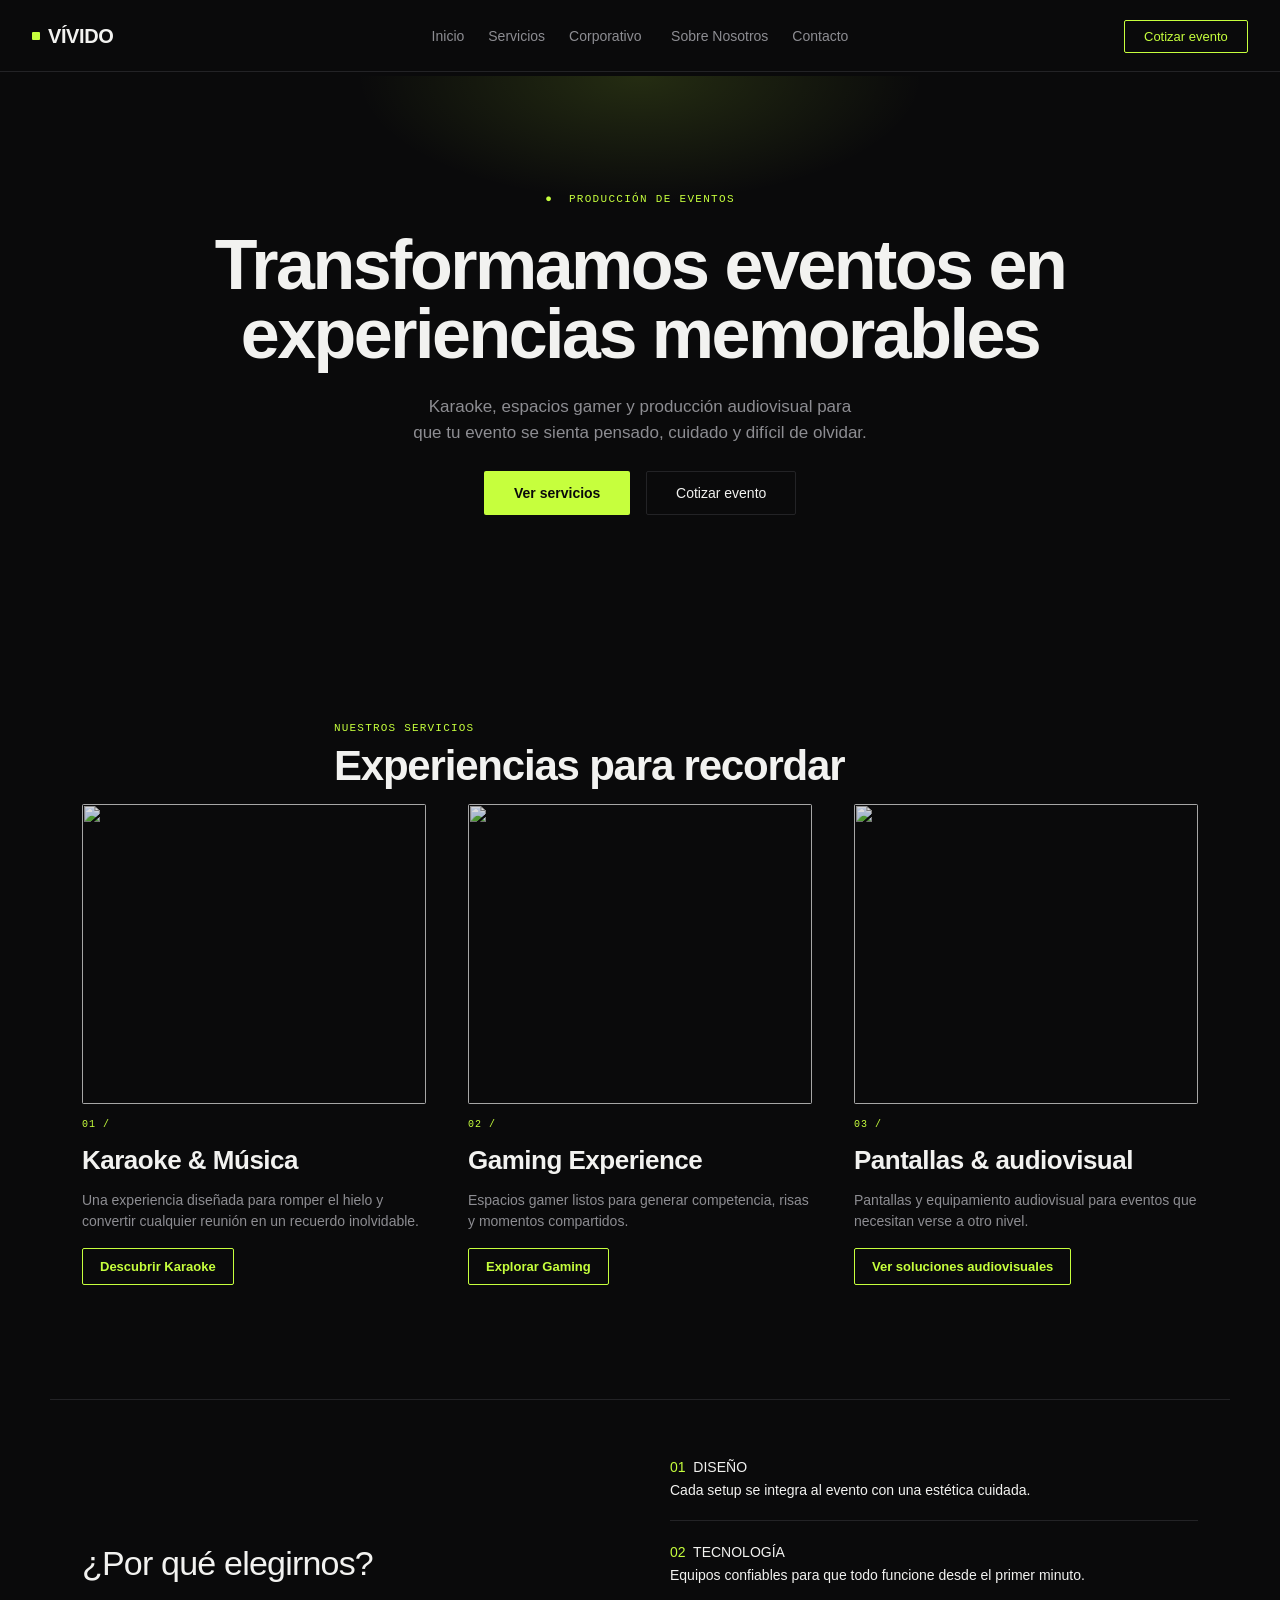
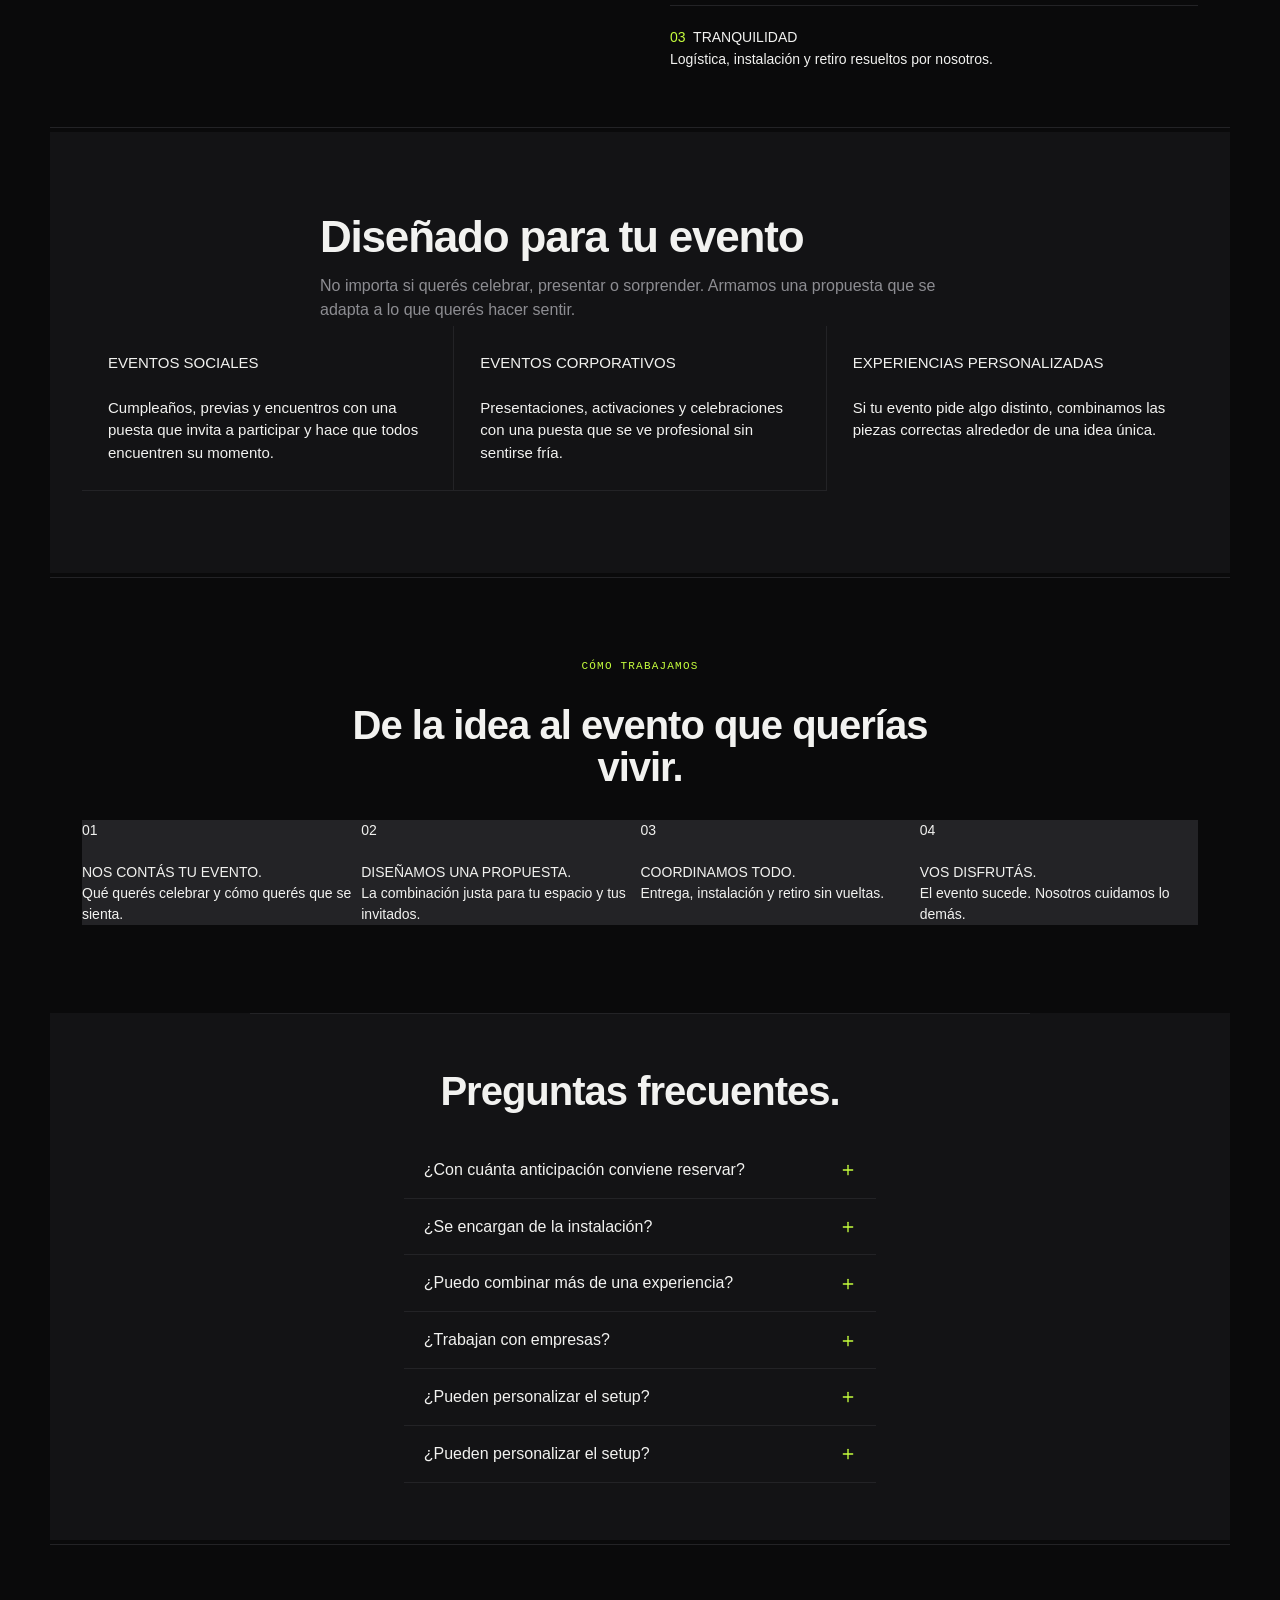
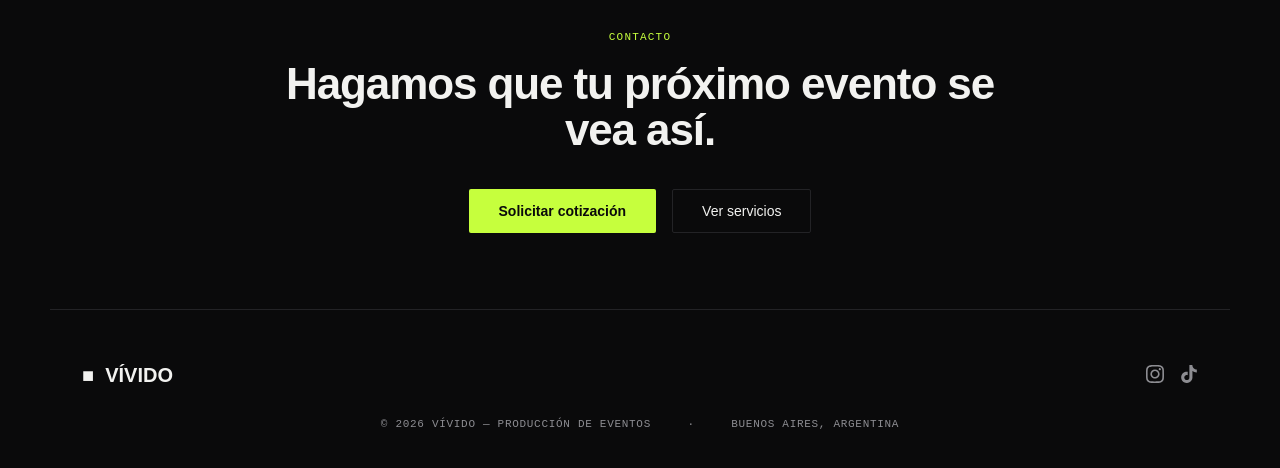
==== index.html @ d83eb5d6 "version 1" ====
<!doctype html>
<html dir="ltr">
<head>
	<meta charset="utf-8">
	<meta name="viewport" content="width=1200">
	<meta name="generator" content="Framer 0116799">
	<title>VÍVIDO — Producción de eventos</title>
    <meta name="description" content="Producción técnica y experiencias interactivas para eventos en Buenos Aires.">
    <meta name="framer-search-index" content="https://framerusercontent.com/sites/4QcddKRRNBmB4UcHg3saOB/searchIndex-YrmAbB79LbZE.json">
    <meta name="framer-search-index-fallback" content="https://framerusercontent.com/sites/4QcddKRRNBmB4UcHg3saOB/searchIndex-JZ0wf6Ey0pJe.json">
    <link href="https://framerusercontent.com/sites/icons/default-favicon-light.v1.png" rel="icon" media="(prefers-color-scheme: light)">
    <link href="https://framerusercontent.com/sites/icons/default-favicon-dark.v1.png" rel="icon" media="(prefers-color-scheme: dark)">
    <link rel="apple-touch-icon" href="https://framerusercontent.com/sites/icons/default-touch-icon.v3.png">
    <!-- Open Graph -->
    <meta property="og:type" content="website">
    <meta property="og:title" content="VÍVIDO — Producción de eventos">
    <meta property="og:description" content="Producción técnica y experiencias interactivas para eventos en Buenos Aires.">
    <!-- X -->
    <meta name="twitter:card" content="summary_large_image">
    <meta name="twitter:title" content="VÍVIDO — Producción de eventos">
    <meta name="twitter:description" content="Producción técnica y experiencias interactivas para eventos en Buenos Aires.">
	
	
	<script>try{if(localStorage.getItem("__framer_force_showing_editorbar_since")){const n=document.createElement("link");n.rel="modulepreload";n.href="https://framer.com/edit/init.mjs";document.head.appendChild(n)}}catch(e){}</script>
	<link rel="canonical" href="https://fulfilled-encounter-495222.framer.app/"><meta property="og:url" content="https://fulfilled-encounter-495222.framer.app/"><!-- Start of headStart -->
    
    <!-- End of headStart -->
	
	<style data-framer-font-css>@font-face { font-family: "Outfit"; src: url("https://framerusercontent.com/third-party-assets/fontshare/wf/LLL2G3NRT7NQD2GKJUPGXM7TQ2DC6HXX/PW5PSBLUQB3EYD5A5UFT4XOSWCSQOKTH/P65L7VCWZE3ZYHD2XJZ2WDLQCATH7Y3R.woff2"); font-display: swap; font-style: normal; font-weight: 600 }
@font-face { font-family: "Outfit"; src: url("https://framerusercontent.com/third-party-assets/fontshare/wf/RPEPC24XXAVK6EWUOKWQUPTOZQR35AS2/BVWMEQ5ZCLZP2VOXOHXQDCZADXNFBXUF/5REHZLR2B5PQAKMITIQJK6BDK34RDHS4.woff2"); font-display: swap; font-style: normal; font-weight: 400 }
@font-face { font-family: "Outfit"; src: url("https://framerusercontent.com/third-party-assets/fontshare/wf/YEOHRCKDRRMJG7KXODMRI7H3TDTC7DCR/GSC37XQOTJL5UUXY7GT63Z6TK3GPURF7/3JX43FCBGINLH25MK4NSVCHCDXUSMHUE.woff2"); font-display: swap; font-style: normal; font-weight: 500 }
@font-face { font-family: "Outfit"; src: url("https://framerusercontent.com/third-party-assets/fontshare/wf/EUV6IZMPXOYBUY6KFIXKZWM47ESY5XYA/BLW2AGODUKQKRMYEVOEMMPY2ITRKBJIP/OKGWSU2PUNNFKQVFV2XFOSAHRXYREMR2.woff2"); font-display: swap; font-style: normal; font-weight: 700 }
@font-face { font-family: "Necto Mono"; src: url("https://framerusercontent.com/assets/ZzFChllnPzOLuBnTFSuV8ExGko.woff2"); font-style: normal; font-weight: 400 }
@font-face { font-family: "Outfit Placeholder"; src: local("Arial"); ascent-override: 99.94%; descent-override: 25.98%; line-gap-override: 0.00%; size-adjust: 100.06% }</style>
	
	
	<meta name="robots" content="max-image-preview:large"><style data-framer-breakpoint-css></style><style data-framer-css-ssr-minified data-framer-components="framer-lib-cursors-host framer-0tdyB framer-lib-combinedCSSRules framer-xu6y9 framer-5mwDi framer-K11hZ framer-6Rbjs framer-bcpiM">html,body,#main{box-sizing:border-box;margin:0;padding:0}:root{-webkit-font-smoothing:antialiased;-moz-osx-font-smoothing:grayscale}*{box-sizing:border-box;-webkit-font-smoothing:inherit}h1,h2,h3,h4,h5,h6,p,figure{margin:0}body,input,textarea,select,button{font-family:sans-serif;font-size:12px}body{--token-3b7c3685-a33c-4145-acc8-8aa1d0e74f79:#0a0a0b;--token-bc4fd6d7-f645-4222-94ee-cd2e9014e561:#131315;--token-2cb1ca73-bfa8-4eea-b1f1-fc70c17b090b:#232326;--token-9dec0efe-a335-4f88-8ad9-bd2fd5bc5d24:#f2f2f0;--token-cff8d5fa-568d-40b6-aaf7-d4b4731fe7cb:#8d8d92;--token-7b33b26d-ff75-48ac-a198-593d780d4718:#c6ff3d}@supports (z-index:calc(infinity)){#__framer-badge-container{--infinity:infinity}}#__framer-badge-container{pointer-events:none;width:100%;z-index:calc(var(--infinity,2147480000));justify-content:flex-end;padding:20px;display:flex;position:fixed;bottom:0}@supports (background:-webkit-named-image(i)) and (not (grid-template-rows:subgrid)){body{--framer-will-change-override:transform}}@supports (background:-webkit-named-image(i)) and (not (position-area:top right)){body{--framer-will-change-filter-override:filter}}[data-framer-component-type=Text] div div span,[data-framer-component-type=Text] a div span,[data-framer-component-type=Text] span span span,[data-framer-component-type=Text] p span span,[data-framer-component-type=Text] h1 span span,[data-framer-component-type=Text] h2 span span,[data-framer-component-type=Text] h3 span span,[data-framer-component-type=Text] h4 span span,[data-framer-component-type=Text] h5 span span,[data-framer-component-type=Text] h6 span span,[data-framer-component-type=Text] a{font-family:var(--font-family);font-style:var(--font-style);font-weight:min(calc(var(--framer-font-weight-increase,0) + var(--font-weight,400)),900);color:var(--text-color);letter-spacing:var(--letter-spacing);font-size:var(--font-size);text-transform:var(--text-transform);--text-decoration:var(--framer-text-decoration-style,solid)var(--framer-text-decoration,none)var(--framer-text-decoration-color,currentcolor)var(--framer-text-decoration-thickness,auto);--text-decoration-skip-ink:var(--framer-text-decoration-skip-ink);--text-underline-offset:var(--framer-text-decoration-offset);line-height:var(--line-height);--font-family:var(--framer-font-family);--font-style:var(--framer-font-style);--font-weight:var(--framer-font-weight);--text-color:var(--framer-text-color);--letter-spacing:var(--framer-letter-spacing);--font-size:var(--framer-font-size);--text-transform:var(--framer-text-transform);--line-height:var(--framer-line-height)}@supports not (color:color(display-p3 1 1 1)){p.framer-text,div.framer-text,h1.framer-text,h2.framer-text,h3.framer-text,h4.framer-text,h5.framer-text,h6.framer-text,li.framer-text,ol.framer-text,ul.framer-text,span.framer-text:not([data-text-fill]){color:var(--framer-blockquote-text-color-rgb,var(--framer-blockquote-text-color,var(--framer-text-color-rgb,var(--framer-text-color,#000))));-webkit-text-stroke-color:var(--framer-text-stroke-color-rgb,var(--framer-text-stroke-color,initial))}mark.framer-text{background-color:var(--framer-blockquote-text-background-color-rgb,var(--framer-blockquote-text-background-color,var(--framer-text-background-color-rgb,var(--framer-text-background-color,initial))))}}@supports not (color:color(display-p3 1 1 1)){code.framer-text,code.framer-text span.framer-text:not([data-text-fill]){color:var(--framer-blockquote-text-color-rgb,var(--framer-blockquote-text-color,var(--framer-code-text-color-rgb,var(--framer-code-text-color,var(--framer-text-color-rgb,var(--framer-text-color,#000))))))}}@supports not (color:color(display-p3 1 1 1)){a.framer-text,span.framer-text[data-nested-link]{color:var(--framer-link-text-color-rgb,var(--framer-link-text-color,var(--framer-blockquote-text-color-rgb,var(--framer-blockquote-text-color,var(--framer-text-color-rgb,var(--framer-text-color,#000))))));background-color:var(--framer-link-text-background-color-rgb,var(--framer-link-text-background-color,initial));-webkit-text-decoration-color:var(--framer-link-text-decoration-color-rgb,var(--framer-link-text-decoration-color,var(--framer-text-decoration-color-rgb,var(--framer-text-decoration-color,currentcolor))));text-decoration-color:var(--framer-link-text-decoration-color-rgb,var(--framer-link-text-decoration-color,var(--framer-text-decoration-color-rgb,var(--framer-text-decoration-color,currentcolor))))}}@supports not (color:color(display-p3 1 1 1)){code.framer-text a.framer-text,code.framer-text a.framer-text span.framer-text:not([data-text-fill]),code.framer-text span.framer-text[data-nested-link],code.framer-text span.framer-text[data-nested-link] span.framer-text:not([data-text-fill]){color:var(--framer-link-text-color-rgb,var(--framer-link-text-color,var(--framer-blockquote-text-color-rgb,var(--framer-blockquote-text-color,var(--framer-code-text-color-rgb,var(--framer-code-text-color,var(--framer-text-color-rgb,var(--framer-text-color,#000))))))))}}@supports not (color:color(display-p3 1 1 1)){a.framer-text:hover,span.framer-text[data-nested-link]:hover{color:var(--framer-link-hover-text-color-rgb,var(--framer-link-hover-text-color,var(--framer-link-text-color-rgb,var(--framer-link-text-color,var(--framer-blockquote-text-color-rgb,var(--framer-blockquote-text-color,var(--framer-text-color-rgb,var(--framer-text-color,#000))))))));background-color:var(--framer-link-hover-text-background-color-rgb,var(--framer-link-hover-text-background-color,var(--framer-link-text-background-color-rgb,var(--framer-link-text-background-color,var(--framer-text-background-color-rgb,var(--framer-text-background-color,initial))))));-webkit-text-decoration-color:var(--framer-link-hover-text-decoration-color-rgb,var(--framer-link-hover-text-decoration-color,var(--framer-link-text-decoration-color-rgb,var(--framer-link-text-decoration-color,var(--framer-text-decoration-color-rgb,var(--framer-text-decoration-color,currentcolor))))));text-decoration-color:var(--framer-link-hover-text-decoration-color-rgb,var(--framer-link-hover-text-decoration-color,var(--framer-link-text-decoration-color-rgb,var(--framer-link-text-decoration-color,var(--framer-text-decoration-color-rgb,var(--framer-text-decoration-color,currentcolor))))))}}@supports not (color:color(display-p3 1 1 1)){code.framer-text a.framer-text:hover,code.framer-text span.framer-text[data-nested-link]:hover{color:var(--framer-link-hover-text-color-rgb,var(--framer-link-hover-text-color,var(--framer-link-text-color-rgb,var(--framer-link-text-color,var(--framer-blockquote-text-color-rgb,var(--framer-blockquote-text-color,var(--framer-code-text-color-rgb,var(--framer-code-text-color,var(--framer-text-color-rgb,var(--framer-text-color,#000))))))))))}}@supports not (color:color(display-p3 1 1 1)){a.framer-text[data-framer-page-link-current],span.framer-text[data-framer-page-link-current]{color:var(--framer-link-current-text-color-rgb,var(--framer-link-current-text-color,var(--framer-link-text-color-rgb,var(--framer-link-text-color,var(--framer-text-color-rgb,var(--framer-text-color,#000))))));background-color:var(--framer-link-current-text-background-color-rgb,var(--framer-link-current-text-background-color,var(--framer-link-text-background-color-rgb,var(--framer-link-text-background-color,var(--framer-text-background-color-rgb,var(--framer-text-background-color,initial))))));-webkit-text-decoration-color:var(--framer-link-current-text-decoration-color-rgb,var(--framer-link-current-text-decoration-color,var(--framer-link-text-decoration-color-rgb,var(--framer-link-text-decoration-color,var(--framer-text-decoration-color-rgb,var(--framer-text-decoration-color,currentcolor))))));text-decoration-color:var(--framer-link-current-text-decoration-color-rgb,var(--framer-link-current-text-decoration-color,var(--framer-link-text-decoration-color-rgb,var(--framer-link-text-decoration-color,var(--framer-text-decoration-color-rgb,var(--framer-text-decoration-color,currentcolor))))))}}@supports not (color:color(display-p3 1 1 1)){code.framer-text a.framer-text[data-framer-page-link-current],code.framer-text a.framer-text[data-framer-page-link-current] span.framer-text:not([data-text-fill]),code.framer-text span.framer-text[data-framer-page-link-current],code.framer-text span.framer-text[data-framer-page-link-current] span.framer-text:not([data-text-fill]){color:var(--framer-link-current-text-color-rgb,var(--framer-link-current-text-color,var(--framer-link-text-color-rgb,var(--framer-link-text-color,var(--framer-code-text-color-rgb,var(--framer-code-text-color,var(--framer-text-color-rgb,var(--framer-text-color,#000))))))));background-color:var(--framer-link-current-text-background-color-rgb,var(--framer-link-current-text-background-color,var(--framer-link-text-background-color-rgb,var(--framer-link-text-background-color,var(--framer-text-background-color-rgb,var(--framer-text-background-color,initial))))))}}@supports not (color:color(display-p3 1 1 1)){a.framer-text[data-framer-page-link-current]:hover,span.framer-text[data-framer-page-link-current]:hover{color:var(--framer-link-hover-text-color-rgb,var(--framer-link-hover-text-color,var(--framer-link-current-text-color-rgb,var(--framer-link-current-text-color,var(--framer-link-text-color-rgb,var(--framer-link-text-color,var(--framer-code-text-color-rgb,var(--framer-code-text-color,var(--framer-text-color-rgb,var(--framer-text-color,#000))))))))));background-color:var(--framer-link-hover-text-background-color-rgb,var(--framer-link-hover-text-background-color,var(--framer-link-current-text-background-color-rgb,var(--framer-link-current-text-background-color,var(--framer-link-text-background-color-rgb,var(--framer-link-text-background-color,initial))))));-webkit-text-decoration-color:var(--framer-link-hover-text-decoration-color-rgb,var(--framer-link-hover-text-decoration-color,var(--framer-link-current-text-decoration-color-rgb,var(--framer-link-current-text-decoration-color,var(--framer-link-text-decoration-color-rgb,var(--framer-link-text-decoration-color,var(--framer-text-decoration-color-rgb,var(--framer-text-decoration-color,currentcolor))))))));text-decoration-color:var(--framer-link-hover-text-decoration-color-rgb,var(--framer-link-hover-text-decoration-color,var(--framer-link-current-text-decoration-color-rgb,var(--framer-link-current-text-decoration-color,var(--framer-link-text-decoration-color-rgb,var(--framer-link-text-decoration-color,var(--framer-text-decoration-color-rgb,var(--framer-text-decoration-color,currentcolor))))))))}}@supports not (color:color(display-p3 1 1 1)){code.framer-text a.framer-text[data-framer-page-link-current]:hover,code.framer-text a.framer-text[data-framer-page-link-current]:hover span.framer-text:not([data-text-fill]),code.framer-text span.framer-text[data-framer-page-link-current]:hover,code.framer-text span.framer-text[data-framer-page-link-current]:hover span.framer-text:not([data-text-fill]){color:var(--framer-link-hover-text-color-rgb,var(--framer-link-hover-text-color,var(--framer-link-current-text-color-rgb,var(--framer-link-current-text-color,var(--framer-link-text-color-rgb,var(--framer-link-text-color,var(--framer-code-text-color-rgb,var(--framer-code-text-color,var(--framer-text-color-rgb,var(--framer-text-color,#000))))))))));background-color:var(--framer-link-hover-text-background-color-rgb,var(--framer-link-hover-text-background-color,var(--framer-link-current-text-background-color-rgb,var(--framer-link-current-text-background-color,var(--framer-link-text-background-color-rgb,var(--framer-link-text-background-color,initial))))))}}[data-framer-component-type=Stack]:not([data-framer-generated])>*,[data-framer-component-type=Stack]:not([data-framer-generated])>[data-framer-component-type],NavigationContainer [data-framer-component-type=NavigationContainer]>*,[data-framer-component-type=NavigationContainer]>[data-framer-component-type]{position:relative}@supports not (overflow:clip){:root{--overflow-clip-fallback:hidden}}@supports (background:-webkit-named-image(i)) and (not (contain-intrinsic-size:inherit)){div.framer-text,p.framer-text,h1.framer-text,h2.framer-text,h3.framer-text,h4.framer-text,h5.framer-text,h6.framer-text,ol.framer-text,ul.framer-text,li.framer-text,blockquote.framer-text,.framer-text.framer-image{display:var(--text-truncation-display-inline-for-safari-16,revert)}div.framer-text:after,p.framer-text:after,h1.framer-text:after,h2.framer-text:after,h3.framer-text:after,h4.framer-text:after,h5.framer-text:after,h6.framer-text:after,ol.framer-text:after,ul.framer-text:after,li.framer-text:after,blockquote.framer-text:after,.framer-text.framer-image:after{content:var(--text-truncation-line-break-for-safari-16);white-space:pre}.framer-text.framer-text-module,.framer-text.framer-table-wrapper{display:var(--text-truncation-display-none-for-safari-16,revert)}p.framer-text[data-text-fill]{display:var(--text-truncation-display-inline-for-safari-16,inline-block)}}@supports (corner-shape:superellipse(2)){:root{--one-if-corner-shape-supported:1}}.framer-cursor-none,.framer-cursor-none *{cursor:none!important}.framer-pointer-events-none,.framer-pointer-events-none *{pointer-events:none!important}.framer-0tdyB.framer-150pl9,.framer-0tdyB .framer-150pl9{display:block}.framer-0tdyB.framer-1ag5cy6{background-color:var(--token-3b7c3685-a33c-4145-acc8-8aa1d0e74f79);height:min-content;overflow:var(--overflow-clip-fallback,clip);flex-flow:column;place-content:center flex-start;align-items:center;gap:4px;width:100%;padding:0;display:flex;position:relative}.framer-0tdyB .framer-6s7gm{--border-bottom-width:1px;--border-color:var(--token-2cb1ca73-bfa8-4eea-b1f1-fc70c17b090b);--border-left-width:0px;--border-right-width:0px;--border-style:solid;--border-top-width:0px;background-color:var(--token-3b7c3685-a33c-4145-acc8-8aa1d0e74f79);height:72px;overflow:var(--overflow-clip-fallback,clip);z-index:5;flex:none;order:-1000;grid-template-rows:repeat(1,minmax(0,1fr));grid-template-columns:repeat(3,minmax(180px,1fr));grid-auto-rows:minmax(0,1fr);justify-content:center;gap:16px;width:100%;padding:0 32px;display:grid;position:sticky;top:0}.framer-0tdyB .framer-u22zzd{flex-flow:row;flex:none;place-content:center flex-start;place-self:center start;align-items:center;gap:8px;width:min-content;height:min-content;padding:0;display:flex;position:relative}.framer-0tdyB .framer-x6mxjp{background-color:var(--token-7b33b26d-ff75-48ac-a198-593d780d4718);border-radius:1px;flex:none;width:8px;height:8px;position:relative}.framer-0tdyB .framer-e0lek3,.framer-0tdyB .framer-qwm6cz,.framer-0tdyB .framer-znclum,.framer-0tdyB .framer-31oyz7,.framer-0tdyB .framer-7wiymi,.framer-0tdyB .framer-ucvjkd,.framer-0tdyB .framer-179umby{white-space:pre;flex:none;width:auto;height:auto;position:relative}.framer-0tdyB .framer-qi8g4c{flex-flow:row;flex:none;place-content:center;place-self:center;align-items:center;gap:24px;width:min-content;height:min-content;padding:0;display:flex;position:relative}.framer-0tdyB .framer-1acqbts{white-space:pre-wrap;word-break:break-word;word-wrap:break-word;z-index:1;flex:none;width:78px;height:auto;position:relative}.framer-0tdyB .framer-18vu8re{--border-bottom-width:1px;--border-color:var(--token-7b33b26d-ff75-48ac-a198-593d780d4718);--border-left-width:1px;--border-right-width:1px;--border-style:solid;--border-top-width:1px;cursor:pointer;will-change:var(--framer-will-change-effect-override,transform);border-radius:2px;flex-flow:row;flex:none;place-content:center;place-self:center end;align-items:center;gap:0;width:min-content;height:min-content;padding:10px 20px;text-decoration:none;display:flex;position:relative}.framer-0tdyB .framer-aybg3o{margin:0;background:0 0;flex-grow:1;width:0;height:0;margin-bottom:-4px;position:relative}.framer-0tdyB .framer-n8xm4x{--border-bottom-width:0px;--border-color:var(--token-2cb1ca73-bfa8-4eea-b1f1-fc70c17b090b);--border-left-width:0px;--border-right-width:0px;--border-style:solid;--border-top-width:1px;max-width:1180px;height:min-content;overflow:var(--overflow-clip-fallback,clip);flex-flow:column;flex:none;order:1002;place-content:center flex-start;align-items:center;gap:32px;width:100%;padding:56px 32px 36px;display:flex;position:relative}.framer-0tdyB .framer-suffsb{flex-flow:row;flex:none;place-content:flex-start space-between;align-items:flex-start;width:100%;height:min-content;padding:0;display:flex;position:relative}.framer-0tdyB .framer-cfvrny{flex-flow:row;flex:none;place-content:center flex-start;align-items:center;gap:16px;width:min-content;height:min-content;padding:0;display:flex;position:relative}.framer-0tdyB .framer-1x3ifvf,.framer-0tdyB .framer-1hh93xi{--t829wi:var(--token-cff8d5fa-568d-40b6-aaf7-d4b4731fe7cb);flex:none;width:18px;height:auto;position:relative}.framer-0tdyB .framer-r9zj3k{white-space:pre-wrap;word-break:break-word;word-wrap:break-word;flex:none;width:100%;height:auto;position:relative}[data-layout-template=true]>#overlay{margin-bottom:-4px}.framer-0tdyB[data-border=true]:after,.framer-0tdyB [data-border=true]:after{content:"";border-width:var(--border-top-width,0)var(--border-right-width,0)var(--border-bottom-width,0)var(--border-left-width,0);border-color:var(--border-color,none);border-style:var(--border-style,none);box-sizing:border-box;border-radius:inherit;corner-shape:inherit;pointer-events:none;width:100%;height:100%;position:absolute;top:0;left:0}body{--framer-will-change-override:none}@supports (background:-webkit-named-image(i)) and (not (grid-template-rows:subgrid)){body{--framer-will-change-override:transform}}body{--framer-will-change-filter-override:none}@supports (background:-webkit-named-image(i)) and (not (position-area:top right)){body{--framer-will-change-filter-override:filter}}[data-framer-component-type]{position:absolute}[data-framer-component-type=Text]{cursor:inherit}[data-framer-component-text-autosized] *{white-space:pre}[data-framer-component-type=Text]>*{text-align:var(--framer-text-alignment,start)}[data-framer-component-type=Text] span span,[data-framer-component-type=Text] p span,[data-framer-component-type=Text] h1 span,[data-framer-component-type=Text] h2 span,[data-framer-component-type=Text] h3 span,[data-framer-component-type=Text] h4 span,[data-framer-component-type=Text] h5 span,[data-framer-component-type=Text] h6 span{display:block}[data-framer-component-type=Text] span span span,[data-framer-component-type=Text] p span span,[data-framer-component-type=Text] h1 span span,[data-framer-component-type=Text] h2 span span,[data-framer-component-type=Text] h3 span span,[data-framer-component-type=Text] h4 span span,[data-framer-component-type=Text] h5 span span,[data-framer-component-type=Text] h6 span span{display:unset}[data-framer-component-type=Text] div div span,[data-framer-component-type=Text] a div span,[data-framer-component-type=Text] span span span,[data-framer-component-type=Text] p span span,[data-framer-component-type=Text] h1 span span,[data-framer-component-type=Text] h2 span span,[data-framer-component-type=Text] h3 span span,[data-framer-component-type=Text] h4 span span,[data-framer-component-type=Text] h5 span span,[data-framer-component-type=Text] h6 span span,[data-framer-component-type=Text] a{font-family:var(--font-family);font-style:var(--font-style);font-weight:min(calc(var(--framer-font-weight-increase,0) + var(--font-weight,400)),900);color:var(--text-color);letter-spacing:var(--letter-spacing);font-size:var(--font-size);text-transform:var(--text-transform);--text-decoration:var(--framer-text-decoration-style,solid)var(--framer-text-decoration,none)var(--framer-text-decoration-color,currentcolor)var(--framer-text-decoration-thickness,auto);--text-decoration-skip-ink:var(--framer-text-decoration-skip-ink);--text-underline-offset:var(--framer-text-decoration-offset);line-height:var(--line-height);--font-family:var(--framer-font-family);--font-style:var(--framer-font-style);--font-weight:var(--framer-font-weight);--text-color:var(--framer-text-color);--letter-spacing:var(--framer-letter-spacing);--font-size:var(--framer-font-size);--text-transform:var(--framer-text-transform);--line-height:var(--framer-line-height)}[data-framer-component-type=Text] a,[data-framer-component-type=Text] a div span,[data-framer-component-type=Text] a span span span,[data-framer-component-type=Text] a p span span,[data-framer-component-type=Text] a h1 span span,[data-framer-component-type=Text] a h2 span span,[data-framer-component-type=Text] a h3 span span,[data-framer-component-type=Text] a h4 span span,[data-framer-component-type=Text] a h5 span span,[data-framer-component-type=Text] a h6 span span{--font-family:var(--framer-link-font-family,var(--framer-font-family));--font-style:var(--framer-link-font-style,var(--framer-font-style));--font-weight:var(--framer-link-font-weight,var(--framer-font-weight));--text-color:var(--framer-link-text-color,var(--framer-text-color));--font-size:var(--framer-link-font-size,var(--framer-font-size));--text-transform:var(--framer-link-text-transform,var(--framer-text-transform));--text-decoration:var(--framer-link-text-decoration-style,var(--framer-text-decoration-style,solid))var(--framer-link-text-decoration,var(--framer-text-decoration,none))var(--framer-link-text-decoration-color,var(--framer-text-decoration-color,currentcolor))var(--framer-link-text-decoration-thickness,var(--framer-text-decoration-thickness,auto));--text-decoration-skip-ink:var(--framer-link-text-decoration-skip-ink,var(--framer-text-decoration-skip-ink));--text-underline-offset:var(--framer-link-text-decoration-offset,var(--framer-text-decoration-offset))}[data-framer-component-type=Text] a:hover,[data-framer-component-type=Text] a div span:hover,[data-framer-component-type=Text] a span span span:hover,[data-framer-component-type=Text] a p span span:hover,[data-framer-component-type=Text] a h1 span span:hover,[data-framer-component-type=Text] a h2 span span:hover,[data-framer-component-type=Text] a h3 span span:hover,[data-framer-component-type=Text] a h4 span span:hover,[data-framer-component-type=Text] a h5 span span:hover,[data-framer-component-type=Text] a h6 span span:hover{--font-family:var(--framer-link-hover-font-family,var(--framer-link-font-family,var(--framer-font-family)));--font-style:var(--framer-link-hover-font-style,var(--framer-link-font-style,var(--framer-font-style)));--font-weight:var(--framer-link-hover-font-weight,var(--framer-link-font-weight,var(--framer-font-weight)));--text-color:var(--framer-link-hover-text-color,var(--framer-link-text-color,var(--framer-text-color)));--font-size:var(--framer-link-hover-font-size,var(--framer-link-font-size,var(--framer-font-size)));--text-transform:var(--framer-link-hover-text-transform,var(--framer-link-text-transform,var(--framer-text-transform)));--text-decoration:var(--framer-link-hover-text-decoration-style,var(--framer-link-text-decoration-style,var(--framer-text-decoration-style,solid)))var(--framer-link-hover-text-decoration,var(--framer-link-text-decoration,var(--framer-text-decoration,none)))var(--framer-link-hover-text-decoration-color,var(--framer-link-text-decoration-color,var(--framer-text-decoration-color,currentcolor)))var(--framer-link-hover-text-decoration-thickness,var(--framer-link-text-decoration-thickness,var(--framer-text-decoration-thickness,auto)));--text-decoration-skip-ink:var(--framer-link-hover-text-decoration-skip-ink,var(--framer-link-text-decoration-skip-ink,var(--framer-text-decoration-skip-ink)));--text-underline-offset:var(--framer-link-hover-text-decoration-offset,var(--framer-link-text-decoration-offset,var(--framer-text-decoration-offset)))}[data-framer-component-type=Text].isCurrent a,[data-framer-component-type=Text].isCurrent a div span,[data-framer-component-type=Text].isCurrent a span span span,[data-framer-component-type=Text].isCurrent a p span span,[data-framer-component-type=Text].isCurrent a h1 span span,[data-framer-component-type=Text].isCurrent a h2 span span,[data-framer-component-type=Text].isCurrent a h3 span span,[data-framer-component-type=Text].isCurrent a h4 span span,[data-framer-component-type=Text].isCurrent a h5 span span,[data-framer-component-type=Text].isCurrent a h6 span span{--font-family:var(--framer-link-current-font-family,var(--framer-link-font-family,var(--framer-font-family)));--font-style:var(--framer-link-current-font-style,var(--framer-link-font-style,var(--framer-font-style)));--font-weight:var(--framer-link-current-font-weight,var(--framer-link-font-weight,var(--framer-font-weight)));--text-color:var(--framer-link-current-text-color,var(--framer-link-text-color,var(--framer-text-color)));--font-size:var(--framer-link-current-font-size,var(--framer-link-font-size,var(--framer-font-size)));--text-transform:var(--framer-link-current-text-transform,var(--framer-link-text-transform,var(--framer-text-transform)));--text-decoration:var(--framer-link-current-text-decoration-style,var(--framer-link-text-decoration-style,var(--framer-text-decoration-style,solid)))var(--framer-link-current-text-decoration,var(--framer-link-text-decoration,var(--framer-text-decoration,none)))var(--framer-link-current-text-decoration-color,var(--framer-link-text-decoration-color,var(--framer-text-decoration-color,currentcolor)))var(--framer-link-current-text-decoration-thickness,var(--framer-link-text-decoration-thickness,var(--framer-text-decoration-thickness,auto)));--text-decoration-skip-ink:var(--framer-link-current-text-decoration-skip-ink,var(--framer-link-text-decoration-skip-ink,var(--framer-text-decoration-skip-ink)));--text-underline-offset:var(--framer-link-current-text-decoration-offset,var(--framer-link-text-decoration-offset,var(--framer-text-decoration-offset)))}[data-framer-component-type=RichTextContainer]{outline:none;flex-direction:column;flex-shrink:0;justify-content:flex-start;display:flex}p.framer-text,div.framer-text,figure.framer-text,h1.framer-text,h2.framer-text,h3.framer-text,h4.framer-text,h5.framer-text,h6.framer-text,ol.framer-text,ul.framer-text{margin:0;padding:0}p.framer-text,div.framer-text,h1.framer-text,h2.framer-text,h3.framer-text,h4.framer-text,h5.framer-text,h6.framer-text,li.framer-text,ol.framer-text,ul.framer-text,mark.framer-text,span.framer-text:not([data-text-fill]){font-family:var(--framer-font-family-preview,var(--framer-blockquote-font-family,var(--framer-font-family,Inter,Inter Placeholder,sans-serif)));font-style:var(--framer-font-style-preview,var(--framer-blockquote-font-style,var(--framer-font-style,normal)));font-weight:var(--framer-font-weight-preview,var(--framer-blockquote-font-weight,var(--framer-font-weight,400)));color:var(--framer-blockquote-text-color,var(--framer-text-color,#000));font-size:calc(var(--framer-blockquote-font-size,var(--framer-font-size,16px))*var(--framer-font-size-scale,1));letter-spacing:var(--framer-blockquote-letter-spacing,var(--framer-letter-spacing,0));text-transform:var(--framer-blockquote-text-transform,var(--framer-text-transform,none));-webkit-text-decoration-line:var(--framer-blockquote-text-decoration,var(--framer-text-decoration,initial));text-decoration-line:var(--framer-blockquote-text-decoration,var(--framer-text-decoration,initial));-webkit-text-decoration-style:var(--framer-blockquote-text-decoration-style,var(--framer-text-decoration-style,initial));text-decoration-style:var(--framer-blockquote-text-decoration-style,var(--framer-text-decoration-style,initial));-webkit-text-decoration-color:var(--framer-blockquote-text-decoration-color,var(--framer-text-decoration-color,initial));text-decoration-color:var(--framer-blockquote-text-decoration-color,var(--framer-text-decoration-color,initial));text-decoration-thickness:var(--framer-blockquote-text-decoration-thickness,var(--framer-text-decoration-thickness,initial));text-decoration-skip-ink:var(--framer-blockquote-text-decoration-skip-ink,var(--framer-text-decoration-skip-ink,initial));text-underline-offset:var(--framer-blockquote-text-decoration-offset,var(--framer-text-decoration-offset,initial));line-height:var(--framer-blockquote-line-height,var(--framer-line-height,1.2em));text-align:var(--framer-blockquote-text-alignment,var(--framer-text-alignment,start));-webkit-text-stroke-width:var(--framer-text-stroke-width,initial);-webkit-text-stroke-color:var(--framer-text-stroke-color,initial);-moz-font-feature-settings:var(--framer-font-open-type-features,initial);-webkit-font-feature-settings:var(--framer-font-open-type-features,initial);font-feature-settings:var(--framer-font-open-type-features,initial);font-variation-settings:var(--framer-font-variation-axes-preview,var(--framer-font-variation-axes,normal));text-wrap:var(--framer-text-wrap-override,var(--framer-text-wrap))}mark.framer-text,p.framer-text,div.framer-text,h1.framer-text,h2.framer-text,h3.framer-text,h4.framer-text,h5.framer-text,h6.framer-text,li.framer-text,ol.framer-text,ul.framer-text{background-color:var(--framer-blockquote-text-background-color,var(--framer-text-background-color,initial));border-radius:var(--framer-blockquote-text-background-radius,var(--framer-text-background-radius,initial));corner-shape:var(--framer-blockquote-text-background-corner-shape,var(--framer-text-background-corner-shape,initial));padding:var(--framer-blockquote-text-background-padding,var(--framer-text-background-padding,initial))}@supports not (color:color(display-p3 1 1 1)){p.framer-text,div.framer-text,h1.framer-text,h2.framer-text,h3.framer-text,h4.framer-text,h5.framer-text,h6.framer-text,li.framer-text,ol.framer-text,ul.framer-text,span.framer-text:not([data-text-fill]){color:var(--framer-blockquote-text-color-rgb,var(--framer-blockquote-text-color,var(--framer-text-color-rgb,var(--framer-text-color,#000))));-webkit-text-stroke-color:var(--framer-text-stroke-color-rgb,var(--framer-text-stroke-color,initial))}mark.framer-text{background-color:var(--framer-blockquote-text-background-color-rgb,var(--framer-blockquote-text-background-color,var(--framer-text-background-color-rgb,var(--framer-text-background-color,initial))))}}.framer-fit-text .framer-text{white-space:nowrap;white-space-collapse:preserve}strong.framer-text{font-family:var(--framer-blockquote-font-family-bold,var(--framer-font-family-bold));font-style:var(--framer-blockquote-font-style-bold,var(--framer-font-style-bold));font-weight:var(--framer-blockquote-font-weight-bold,var(--framer-font-weight-bold,bolder));font-variation-settings:var(--framer-blockquote-font-variation-axes-bold,var(--framer-font-variation-axes-bold))}em.framer-text{font-family:var(--framer-blockquote-font-family-italic,var(--framer-font-family-italic));font-style:var(--framer-blockquote-font-style-italic,var(--framer-font-style-italic,italic));font-weight:var(--framer-blockquote-font-weight-italic,var(--framer-font-weight-italic));font-variation-settings:var(--framer-blockquote-font-variation-axes-italic,var(--framer-font-variation-axes-italic))}em.framer-text>strong.framer-text{font-family:var(--framer-blockquote-font-family-bold-italic,var(--framer-font-family-bold-italic));font-style:var(--framer-blockquote-font-style-bold-italic,var(--framer-font-style-bold-italic,italic));font-weight:var(--framer-blockquote-font-weight-bold-italic,var(--framer-font-weight-bold-italic,bolder));font-variation-settings:var(--framer-blockquote-font-variation-axes-bold-italic,var(--framer-font-variation-axes-bold-italic))}p.framer-text:not(:first-child),div.framer-text:not(:first-child),h1.framer-text:not(:first-child),h2.framer-text:not(:first-child),h3.framer-text:not(:first-child),h4.framer-text:not(:first-child),h5.framer-text:not(:first-child),h6.framer-text:not(:first-child),ol.framer-text:not(:first-child),ul.framer-text:not(:first-child),blockquote.framer-text:not(:first-child),table.framer-text:not(:first-child),figure.framer-text:not(:first-child),.framer-image.framer-text:not(:first-child){margin-top:var(--framer-blockquote-paragraph-spacing,var(--framer-paragraph-spacing,0))}li.framer-text>ul.framer-text:nth-child(2),li.framer-text>ol.framer-text:nth-child(2){margin-top:0}.framer-text[data-text-fill]{-webkit-text-fill-color:transparent;padding:max(0em,calc(calc(1.3em - var(--framer-blockquote-line-height,var(--framer-line-height,1.3em)))/2));margin:min(0em,calc(calc(1.3em - var(--framer-blockquote-line-height,var(--framer-line-height,1.3em)))/-2));-webkit-background-clip:text;background-clip:text;display:inline-block}code.framer-text,code.framer-text span.framer-text:not([data-text-fill]){font-family:var(--framer-code-font-family,var(--framer-font-family,Inter,Inter Placeholder,sans-serif));font-style:var(--framer-blockquote-font-style,var(--framer-code-font-style,var(--framer-font-style,normal)));font-weight:var(--framer-blockquote-font-weight,var(--framer-code-font-weight,var(--framer-font-weight,400)));color:var(--framer-blockquote-text-color,var(--framer-code-text-color,var(--framer-text-color,#000)));font-size:calc(var(--framer-blockquote-font-size,var(--framer-font-size,16px))*var(--framer-font-size-scale,1));letter-spacing:var(--framer-blockquote-letter-spacing,var(--framer-letter-spacing,0));line-height:var(--framer-blockquote-line-height,var(--framer-line-height,1.2em))}@supports not (color:color(display-p3 1 1 1)){code.framer-text,code.framer-text span.framer-text:not([data-text-fill]){color:var(--framer-blockquote-text-color-rgb,var(--framer-blockquote-text-color,var(--framer-code-text-color-rgb,var(--framer-code-text-color,var(--framer-text-color-rgb,var(--framer-text-color,#000))))))}}blockquote.framer-text{unicode-bidi:initial;margin-block-start:initial;margin-block-end:initial;margin-inline-start:initial;margin-inline-end:initial}a.framer-text,a.framer-text span.framer-text:not([data-text-fill]),span.framer-text[data-nested-link],span.framer-text[data-nested-link] span.framer-text:not([data-text-fill]){color:inherit;font-family:var(--framer-font-family-preview,var(--framer-link-font-family,var(--framer-blockquote-font-family,var(--framer-font-family,Inter,Inter Placeholder,sans-serif))));font-style:var(--framer-font-style-preview,var(--framer-link-font-style,var(--framer-blockquote-font-style,var(--framer-font-style,normal))));font-weight:var(--framer-font-weight-preview,var(--framer-link-font-weight,var(--framer-blockquote-font-weight,var(--framer-font-weight,400))));font-size:calc(var(--framer-blockquote-font-size,var(--framer-font-size,16px))*var(--framer-font-size-scale,1));text-transform:var(--framer-link-text-transform,var(--framer-blockquote-text-transform,var(--framer-text-transform,none)));cursor:var(--framer-custom-cursors,pointer);background-color:initial;border-radius:var(--framer-link-text-background-radius,initial);corner-shape:var(--framer-link-text-background-corner-shape,initial);padding:var(--framer-link-text-background-padding,initial)}a.framer-text,span.framer-text[data-nested-link]{color:var(--framer-link-text-color,var(--framer-blockquote-text-color,var(--framer-text-color,#000)));-webkit-text-decoration-line:var(--framer-link-text-decoration,var(--framer-blockquote-text-decoration,var(--framer-text-decoration,initial)));text-decoration-line:var(--framer-link-text-decoration,var(--framer-blockquote-text-decoration,var(--framer-text-decoration,initial)));-webkit-text-decoration-style:var(--framer-link-text-decoration-style,var(--framer-blockquote-text-decoration-style,var(--framer-text-decoration-style,initial)));text-decoration-style:var(--framer-link-text-decoration-style,var(--framer-blockquote-text-decoration-style,var(--framer-text-decoration-style,initial)));-webkit-text-decoration-color:var(--framer-link-text-decoration-color,var(--framer-blockquote-text-decoration-color,var(--framer-text-decoration-color,initial)));text-decoration-color:var(--framer-link-text-decoration-color,var(--framer-blockquote-text-decoration-color,var(--framer-text-decoration-color,initial)));text-decoration-thickness:var(--framer-link-text-decoration-thickness,var(--framer-blockquote-text-decoration-thickness,var(--framer-text-decoration-thickness,initial)));text-decoration-skip-ink:var(--framer-link-text-decoration-skip-ink,var(--framer-blockquote-text-decoration-skip-ink,var(--framer-text-decoration-skip-ink,initial)));text-underline-offset:var(--framer-link-text-decoration-offset,var(--framer-blockquote-text-decoration-offset,var(--framer-text-decoration-offset,initial)));background-color:var(--framer-link-text-background-color,initial)}@supports not (color:color(display-p3 1 1 1)){a.framer-text,span.framer-text[data-nested-link]{color:var(--framer-link-text-color-rgb,var(--framer-link-text-color,var(--framer-blockquote-text-color-rgb,var(--framer-blockquote-text-color,var(--framer-text-color-rgb,var(--framer-text-color,#000))))));background-color:var(--framer-link-text-background-color-rgb,var(--framer-link-text-background-color,initial));-webkit-text-decoration-color:var(--framer-link-text-decoration-color-rgb,var(--framer-link-text-decoration-color,var(--framer-text-decoration-color-rgb,var(--framer-text-decoration-color,currentcolor))));text-decoration-color:var(--framer-link-text-decoration-color-rgb,var(--framer-link-text-decoration-color,var(--framer-text-decoration-color-rgb,var(--framer-text-decoration-color,currentcolor))))}}code.framer-text a.framer-text,code.framer-text a.framer-text span.framer-text:not([data-text-fill]),code.framer-text span.framer-text[data-nested-link],code.framer-text span.framer-text[data-nested-link] span.framer-text:not([data-text-fill]){font-family:var(--framer-code-font-family,var(--framer-font-family,Inter,Inter Placeholder,sans-serif));font-style:var(--framer-blockquote-font-style,var(--framer-code-font-style,var(--framer-font-style,normal)));font-weight:var(--framer-blockquote-font-weight,var(--framer-code-font-weight,var(--framer-font-weight,400)));color:inherit;font-size:calc(var(--framer-blockquote-font-size,var(--framer-font-size,16px))*var(--framer-font-size-scale,1))}code.framer-text a.framer-text,code.framer-text span.framer-text[data-nested-link]{color:var(--framer-link-text-color,var(--framer-blockquote-text-color,var(--framer-code-text-color,var(--framer-text-color,#000))))}@supports not (color:color(display-p3 1 1 1)){code.framer-text a.framer-text,code.framer-text a.framer-text span.framer-text:not([data-text-fill]),code.framer-text span.framer-text[data-nested-link],code.framer-text span.framer-text[data-nested-link] span.framer-text:not([data-text-fill]){color:var(--framer-link-text-color-rgb,var(--framer-link-text-color,var(--framer-blockquote-text-color-rgb,var(--framer-blockquote-text-color,var(--framer-code-text-color-rgb,var(--framer-code-text-color,var(--framer-text-color-rgb,var(--framer-text-color,#000))))))))}}a.framer-text:hover,a.framer-text:hover span.framer-text:not([data-text-fill]),span.framer-text[data-nested-link]:hover,span.framer-text[data-nested-link]:hover span.framer-text:not([data-text-fill]){font-family:var(--framer-font-family-preview,var(--framer-link-hover-font-family,var(--framer-link-font-family,var(--framer-blockquote-font-family,var(--framer-font-family,Inter,Inter Placeholder,sans-serif)))));font-style:var(--framer-font-style-preview,var(--framer-link-hover-font-style,var(--framer-link-font-style,var(--framer-blockquote-font-style,var(--framer-font-style,normal)))));font-weight:var(--framer-font-weight-preview,var(--framer-link-hover-font-weight,var(--framer-link-font-weight,var(--framer-blockquote-font-weight,var(--framer-font-weight,400)))));font-size:calc(var(--framer-link-hover-font-size,var(--framer-blockquote-font-size,var(--framer-font-size,16px)))*var(--framer-font-size-scale,1));text-transform:var(--framer-link-hover-text-transform,var(--framer-link-text-transform,var(--framer-blockquote-text-transform,var(--framer-text-transform,none))));border-radius:var(--framer-link-hover-text-background-radius,var(--framer-link-text-background-radius,var(--framer-text-background-radius,initial)));corner-shape:var(--framer-link-hover-text-background-corner-shape,var(--framer-link-text-background-corner-shape,var(--framer-text-background-corner-shape,initial)));padding:var(--framer-link-hover-text-background-padding,var(--framer-link-text-background-padding,var(--framer-text-background-padding,initial)))}a.framer-text:hover,span.framer-text[data-nested-link]:hover{color:var(--framer-link-hover-text-color,var(--framer-link-text-color,var(--framer-blockquote-text-color,var(--framer-text-color,#000))));-webkit-text-decoration-line:var(--framer-link-hover-text-decoration,var(--framer-link-text-decoration,var(--framer-blockquote-text-decoration,var(--framer-text-decoration,initial))));text-decoration-line:var(--framer-link-hover-text-decoration,var(--framer-link-text-decoration,var(--framer-blockquote-text-decoration,var(--framer-text-decoration,initial))));-webkit-text-decoration-style:var(--framer-link-hover-text-decoration-style,var(--framer-link-text-decoration-style,var(--framer-blockquote-text-decoration-style,var(--framer-text-decoration-style,initial))));text-decoration-style:var(--framer-link-hover-text-decoration-style,var(--framer-link-text-decoration-style,var(--framer-blockquote-text-decoration-style,var(--framer-text-decoration-style,initial))));-webkit-text-decoration-color:var(--framer-link-hover-text-decoration-color,var(--framer-link-text-decoration-color,var(--framer-blockquote-text-decoration-color,var(--framer-text-decoration-color,initial))));text-decoration-color:var(--framer-link-hover-text-decoration-color,var(--framer-link-text-decoration-color,var(--framer-blockquote-text-decoration-color,var(--framer-text-decoration-color,initial))));text-decoration-thickness:var(--framer-link-hover-text-decoration-thickness,var(--framer-link-text-decoration-thickness,var(--framer-blockquote-text-decoration-thickness,var(--framer-text-decoration-thickness,initial))));text-decoration-skip-ink:var(--framer-link-hover-text-decoration-skip-ink,var(--framer-link-text-decoration-skip-ink,var(--framer-blockquote-text-decoration-skip-ink,var(--framer-text-decoration-skip-ink,initial))));text-underline-offset:var(--framer-link-hover-text-decoration-offset,var(--framer-link-text-decoration-offset,var(--framer-blockquote-text-decoration-offset,var(--framer-text-decoration-offset,initial))));background-color:var(--framer-link-hover-text-background-color,var(--framer-link-text-background-color,var(--framer-text-background-color,initial)))}@supports not (color:color(display-p3 1 1 1)){a.framer-text:hover,span.framer-text[data-nested-link]:hover{color:var(--framer-link-hover-text-color-rgb,var(--framer-link-hover-text-color,var(--framer-link-text-color-rgb,var(--framer-link-text-color,var(--framer-blockquote-text-color-rgb,var(--framer-blockquote-text-color,var(--framer-text-color-rgb,var(--framer-text-color,#000))))))));background-color:var(--framer-link-hover-text-background-color-rgb,var(--framer-link-hover-text-background-color,var(--framer-link-text-background-color-rgb,var(--framer-link-text-background-color,var(--framer-text-background-color-rgb,var(--framer-text-background-color,initial))))));-webkit-text-decoration-color:var(--framer-link-hover-text-decoration-color-rgb,var(--framer-link-hover-text-decoration-color,var(--framer-link-text-decoration-color-rgb,var(--framer-link-text-decoration-color,var(--framer-text-decoration-color-rgb,var(--framer-text-decoration-color,currentcolor))))));text-decoration-color:var(--framer-link-hover-text-decoration-color-rgb,var(--framer-link-hover-text-decoration-color,var(--framer-link-text-decoration-color-rgb,var(--framer-link-text-decoration-color,var(--framer-text-decoration-color-rgb,var(--framer-text-decoration-color,currentcolor))))))}}code.framer-text a.framer-text:hover,code.framer-text span.framer-text[data-nested-link]:hover{color:var(--framer-link-hover-text-color,var(--framer-link-text-color,var(--framer-blockquote-text-color,var(--framer-code-text-color,var(--framer-text-color,#000)))))}@supports not (color:color(display-p3 1 1 1)){code.framer-text a.framer-text:hover,code.framer-text span.framer-text[data-nested-link]:hover{color:var(--framer-link-hover-text-color-rgb,var(--framer-link-hover-text-color,var(--framer-link-text-color-rgb,var(--framer-link-text-color,var(--framer-blockquote-text-color-rgb,var(--framer-blockquote-text-color,var(--framer-code-text-color-rgb,var(--framer-code-text-color,var(--framer-text-color-rgb,var(--framer-text-color,#000))))))))))}}a.framer-text[data-framer-page-link-current],a.framer-text[data-framer-page-link-current] span.framer-text:not([data-text-fill]),span.framer-text[data-framer-page-link-current],span.framer-text[data-framer-page-link-current] span.framer-text:not([data-text-fill]){font-family:var(--framer-font-family-preview,var(--framer-link-current-font-family,var(--framer-link-font-family,var(--framer-font-family,Inter,Inter Placeholder,sans-serif))));font-style:var(--framer-font-style-preview,var(--framer-link-current-font-style,var(--framer-link-font-style,var(--framer-font-style,normal))));font-weight:var(--framer-font-weight-preview,var(--framer-link-current-font-weight,var(--framer-link-font-weight,var(--framer-font-weight,400))));font-size:calc(var(--framer-link-current-font-size,var(--framer-link-font-size,var(--framer-font-size,16px)))*var(--framer-font-size-scale,1));text-transform:var(--framer-link-current-text-transform,var(--framer-link-text-transform,var(--framer-text-transform,none)));border-radius:var(--framer-link-current-text-background-radius,var(--framer-link-text-background-radius,initial));corner-shape:var(--framer-link-current-text-background-corner-shape,var(--framer-link-text-background-corner-shape,initial));padding:var(--framer-link-current-text-background-padding,var(--framer-link-text-background-padding,initial))}a.framer-text[data-framer-page-link-current],span.framer-text[data-framer-page-link-current]{color:var(--framer-link-current-text-color,var(--framer-link-text-color,var(--framer-text-color,#000)));-webkit-text-decoration-line:var(--framer-link-current-text-decoration,var(--framer-link-text-decoration,var(--framer-text-decoration,initial)));text-decoration-line:var(--framer-link-current-text-decoration,var(--framer-link-text-decoration,var(--framer-text-decoration,initial)));-webkit-text-decoration-style:var(--framer-link-current-text-decoration-style,var(--framer-link-text-decoration-style,var(--framer-text-decoration-style,initial)));text-decoration-style:var(--framer-link-current-text-decoration-style,var(--framer-link-text-decoration-style,var(--framer-text-decoration-style,initial)));-webkit-text-decoration-color:var(--framer-link-current-text-decoration-color,var(--framer-link-text-decoration-color,var(--framer-text-decoration-color,initial)));text-decoration-color:var(--framer-link-current-text-decoration-color,var(--framer-link-text-decoration-color,var(--framer-text-decoration-color,initial)));text-decoration-thickness:var(--framer-link-current-text-decoration-thickness,var(--framer-link-text-decoration-thickness,var(--framer-text-decoration-thickness,initial)));text-decoration-skip-ink:var(--framer-link-current-text-decoration-skip-ink,var(--framer-link-text-decoration-skip-ink,var(--framer-text-decoration-skip-ink,initial)));text-underline-offset:var(--framer-link-current-text-decoration-offset,var(--framer-link-text-decoration-offset,var(--framer-text-decoration-offset,initial)));background-color:var(--framer-link-current-text-background-color,var(--framer-link-text-background-color,var(--framer-text-background-color,initial)))}@supports not (color:color(display-p3 1 1 1)){a.framer-text[data-framer-page-link-current],span.framer-text[data-framer-page-link-current]{color:var(--framer-link-current-text-color-rgb,var(--framer-link-current-text-color,var(--framer-link-text-color-rgb,var(--framer-link-text-color,var(--framer-text-color-rgb,var(--framer-text-color,#000))))));background-color:var(--framer-link-current-text-background-color-rgb,var(--framer-link-current-text-background-color,var(--framer-link-text-background-color-rgb,var(--framer-link-text-background-color,var(--framer-text-background-color-rgb,var(--framer-text-background-color,initial))))));-webkit-text-decoration-color:var(--framer-link-current-text-decoration-color-rgb,var(--framer-link-current-text-decoration-color,var(--framer-link-text-decoration-color-rgb,var(--framer-link-text-decoration-color,var(--framer-text-decoration-color-rgb,var(--framer-text-decoration-color,currentcolor))))));text-decoration-color:var(--framer-link-current-text-decoration-color-rgb,var(--framer-link-current-text-decoration-color,var(--framer-link-text-decoration-color-rgb,var(--framer-link-text-decoration-color,var(--framer-text-decoration-color-rgb,var(--framer-text-decoration-color,currentcolor))))))}}code.framer-text a.framer-text[data-framer-page-link-current],code.framer-text a.framer-text[data-framer-page-link-current] span.framer-text:not([data-text-fill]),code.framer-text span.framer-text[data-framer-page-link-current],code.framer-text span.framer-text[data-framer-page-link-current] span.framer-text:not([data-text-fill]){font-family:var(--framer-code-font-family,var(--framer-font-family,Inter,Inter Placeholder,sans-serif));font-style:var(--framer-code-font-style,var(--framer-font-style,normal));font-weight:var(--framer-code-font-weight,var(--framer-font-weight,400));color:inherit;font-size:calc(var(--framer-link-current-font-size,var(--framer-link-font-size,var(--framer-font-size,16px)))*var(--framer-font-size-scale,1))}code.framer-text a.framer-text[data-framer-page-link-current],code.framer-text span.framer-text[data-framer-page-link-current]{color:var(--framer-link-current-text-color,var(--framer-link-text-color,var(--framer-code-text-color,var(--framer-text-color,#000))))}@supports not (color:color(display-p3 1 1 1)){code.framer-text a.framer-text[data-framer-page-link-current],code.framer-text a.framer-text[data-framer-page-link-current] span.framer-text:not([data-text-fill]),code.framer-text span.framer-text[data-framer-page-link-current],code.framer-text span.framer-text[data-framer-page-link-current] span.framer-text:not([data-text-fill]){color:var(--framer-link-current-text-color-rgb,var(--framer-link-current-text-color,var(--framer-link-text-color-rgb,var(--framer-link-text-color,var(--framer-code-text-color-rgb,var(--framer-code-text-color,var(--framer-text-color-rgb,var(--framer-text-color,#000))))))));background-color:var(--framer-link-current-text-background-color-rgb,var(--framer-link-current-text-background-color,var(--framer-link-text-background-color-rgb,var(--framer-link-text-background-color,var(--framer-text-background-color-rgb,var(--framer-text-background-color,initial))))))}}a.framer-text[data-framer-page-link-current]:hover,a.framer-text[data-framer-page-link-current]:hover span.framer-text:not([data-text-fill]),span.framer-text[data-framer-page-link-current]:hover,span.framer-text[data-framer-page-link-current]:hover span.framer-text:not([data-text-fill]){color:inherit;font-family:var(--framer-font-family-preview,var(--framer-link-hover-font-family,var(--framer-link-current-font-family,var(--framer-link-font-family,var(--framer-font-family,Inter,Inter Placeholder,sans-serif)))));font-style:var(--framer-font-style-preview,var(--framer-link-hover-font-style,var(--framer-link-current-font-style,var(--framer-link-font-style,var(--framer-font-style,normal)))));font-weight:var(--framer-font-weight-preview,var(--framer-link-hover-font-weight,var(--framer-link-current-font-weight,var(--framer-link-font-weight,var(--framer-font-weight,400)))));font-size:calc(var(--framer-link-hover-font-size,var(--framer-link-current-font-size,var(--framer-link-font-size,var(--framer-font-size,16px))))*var(--framer-font-size-scale,1));text-transform:var(--framer-link-hover-text-transform,var(--framer-link-current-text-transform,var(--framer-link-text-transform,var(--framer-text-transform,none))));border-radius:var(--framer-link-hover-text-background-radius,var(--framer-link-current-text-background-radius,var(--framer-link-text-background-radius,initial)));corner-shape:var(--framer-link-hover-text-background-corner-shape,var(--framer-link-current-text-background-corner-shape,var(--framer-link-text-background-corner-shape,initial)));padding:var(--framer-link-hover-text-background-padding,var(--framer-link-current-text-background-padding,var(--framer-link-text-background-padding,initial)))}a.framer-text[data-framer-page-link-current]:hover,span.framer-text[data-framer-page-link-current]:hover{color:var(--framer-link-hover-text-color,var(--framer-link-current-text-color,var(--framer-link-text-color,var(--framer-text-color,#000))));-webkit-text-decoration-line:var(--framer-link-hover-text-decoration,var(--framer-link-current-text-decoration,var(--framer-link-text-decoration,var(--framer-text-decoration,initial))));text-decoration-line:var(--framer-link-hover-text-decoration,var(--framer-link-current-text-decoration,var(--framer-link-text-decoration,var(--framer-text-decoration,initial))));-webkit-text-decoration-style:var(--framer-link-hover-text-decoration-style,var(--framer-link-current-text-decoration-style,var(--framer-link-text-decoration-style,var(--framer-text-decoration-style,initial))));text-decoration-style:var(--framer-link-hover-text-decoration-style,var(--framer-link-current-text-decoration-style,var(--framer-link-text-decoration-style,var(--framer-text-decoration-style,initial))));-webkit-text-decoration-color:var(--framer-link-hover-text-decoration-color,var(--framer-link-current-text-decoration-color,var(--framer-link-text-decoration-color,var(--framer-text-decoration-color,initial))));text-decoration-color:var(--framer-link-hover-text-decoration-color,var(--framer-link-current-text-decoration-color,var(--framer-link-text-decoration-color,var(--framer-text-decoration-color,initial))));text-decoration-thickness:var(--framer-link-hover-text-decoration-thickness,var(--framer-link-current-text-decoration-thickness,var(--framer-link-text-decoration-thickness,var(--framer-text-decoration-thickness,initial))));text-decoration-skip-ink:var(--framer-link-hover-text-decoration-skip-ink,var(--framer-link-current-text-decoration-skip-ink,var(--framer-link-text-decoration-skip-ink,var(--framer-text-decoration-skip-ink,initial))));text-underline-offset:var(--framer-link-hover-text-decoration-offset,var(--framer-link-current-text-decoration-offset,var(--framer-link-text-decoration-offset,var(--framer-text-decoration-offset,initial))));background-color:var(--framer-link-hover-text-background-color,var(--framer-link-current-text-background-color,var(--framer-link-text-background-color,initial)))}@supports not (color:color(display-p3 1 1 1)){a.framer-text[data-framer-page-link-current]:hover,span.framer-text[data-framer-page-link-current]:hover{color:var(--framer-link-hover-text-color-rgb,var(--framer-link-hover-text-color,var(--framer-link-current-text-color-rgb,var(--framer-link-current-text-color,var(--framer-link-text-color-rgb,var(--framer-link-text-color,var(--framer-code-text-color-rgb,var(--framer-code-text-color,var(--framer-text-color-rgb,var(--framer-text-color,#000))))))))));background-color:var(--framer-link-hover-text-background-color-rgb,var(--framer-link-hover-text-background-color,var(--framer-link-current-text-background-color-rgb,var(--framer-link-current-text-background-color,var(--framer-link-text-background-color-rgb,var(--framer-link-text-background-color,initial))))));-webkit-text-decoration-color:var(--framer-link-hover-text-decoration-color-rgb,var(--framer-link-hover-text-decoration-color,var(--framer-link-current-text-decoration-color-rgb,var(--framer-link-current-text-decoration-color,var(--framer-link-text-decoration-color-rgb,var(--framer-link-text-decoration-color,var(--framer-text-decoration-color-rgb,var(--framer-text-decoration-color,currentcolor))))))));text-decoration-color:var(--framer-link-hover-text-decoration-color-rgb,var(--framer-link-hover-text-decoration-color,var(--framer-link-current-text-decoration-color-rgb,var(--framer-link-current-text-decoration-color,var(--framer-link-text-decoration-color-rgb,var(--framer-link-text-decoration-color,var(--framer-text-decoration-color-rgb,var(--framer-text-decoration-color,currentcolor))))))))}}code.framer-text a.framer-text[data-framer-page-link-current]:hover,code.framer-text span.framer-text[data-framer-page-link-current]:hover{color:var(--framer-link-hover-text-color,var(--framer-link-current-text-color,var(--framer-link-text-color,var(--framer-code-text-color,var(--framer-text-color,#000)))))}@supports not (color:color(display-p3 1 1 1)){code.framer-text a.framer-text[data-framer-page-link-current]:hover,code.framer-text a.framer-text[data-framer-page-link-current]:hover span.framer-text:not([data-text-fill]),code.framer-text span.framer-text[data-framer-page-link-current]:hover,code.framer-text span.framer-text[data-framer-page-link-current]:hover span.framer-text:not([data-text-fill]){color:var(--framer-link-hover-text-color-rgb,var(--framer-link-hover-text-color,var(--framer-link-current-text-color-rgb,var(--framer-link-current-text-color,var(--framer-link-text-color-rgb,var(--framer-link-text-color,var(--framer-code-text-color-rgb,var(--framer-code-text-color,var(--framer-text-color-rgb,var(--framer-text-color,#000))))))))));background-color:var(--framer-link-hover-text-background-color-rgb,var(--framer-link-hover-text-background-color,var(--framer-link-current-text-background-color-rgb,var(--framer-link-current-text-background-color,var(--framer-link-text-background-color-rgb,var(--framer-link-text-background-color,initial))))))}}.framer-image.framer-text{max-width:100%;height:auto;display:block}.text-styles-preset-reset.framer-text{--framer-font-family:Inter,Inter Placeholder,sans-serif;--framer-font-style:normal;--framer-font-weight:500;--framer-text-color:#000;--framer-font-size:16px;--framer-letter-spacing:0;--framer-text-transform:none;--framer-text-decoration:none;--framer-text-decoration-style:none;--framer-text-decoration-color:none;--framer-text-decoration-thickness:none;--framer-text-decoration-skip-ink:none;--framer-text-decoration-offset:none;--framer-line-height:1.2em;--framer-text-alignment:start;--framer-font-open-type-features:normal;--framer-text-background-color:initial;--framer-text-background-radius:initial;--framer-text-background-corner-shape:initial;--framer-text-background-padding:initial}ol.framer-text{--list-style-type:decimal}ul.framer-text,ol.framer-text{padding-inline-start:0;position:relative}li.framer-text{counter-increment:list-item;padding-inline-start:2ch;list-style:none}ol.framer-text>li.framer-text{padding-inline-start:calc(calc(var(--max-list-digits,1) + 1)*1ch)}ol.framer-text>li.framer-text:before{content:counter(list-item,var(--list-style-type))".";font-variant-numeric:tabular-nums;position:absolute;inset-inline-start:0}ul.framer-text>li.framer-text:before{content:"•";position:absolute;inset-inline-start:0}.framer-table-wrapper{overflow-x:auto}table.framer-text,.framer-table-wrapper table.framer-text{border-collapse:separate;border-spacing:0;table-layout:auto;word-break:normal;width:100%}td.framer-text,th.framer-text{overflow-wrap:anywhere;vertical-align:top;min-width:16ch}.framer-text-module[data-width=fill]>:first-child,.framer-text-module[data-width=fill]>.ssr-variant>:first-child{width:100%!important}[data-framer-component-type=DeprecatedRichText]{cursor:inherit}[data-framer-component-type=DeprecatedRichText] .text-styles-preset-reset{--framer-font-family:Inter,Inter Placeholder,sans-serif;--framer-font-style:normal;--framer-font-weight:500;--framer-text-color:#000;--framer-font-size:16px;--framer-letter-spacing:0;--framer-text-transform:none;--framer-text-decoration:none;--framer-line-height:1.2em;--framer-text-alignment:start;--framer-font-open-type-features:normal;--font-variation-settings:normal}[data-framer-component-type=DeprecatedRichText] p,[data-framer-component-type=DeprecatedRichText] div,[data-framer-component-type=DeprecatedRichText] h1,[data-framer-component-type=DeprecatedRichText] h2,[data-framer-component-type=DeprecatedRichText] h3,[data-framer-component-type=DeprecatedRichText] h4,[data-framer-component-type=DeprecatedRichText] h5,[data-framer-component-type=DeprecatedRichText] h6{margin:0;padding:0}[data-framer-component-type=DeprecatedRichText] p,[data-framer-component-type=DeprecatedRichText] div,[data-framer-component-type=DeprecatedRichText] h1,[data-framer-component-type=DeprecatedRichText] h2,[data-framer-component-type=DeprecatedRichText] h3,[data-framer-component-type=DeprecatedRichText] h4,[data-framer-component-type=DeprecatedRichText] h5,[data-framer-component-type=DeprecatedRichText] h6,[data-framer-component-type=DeprecatedRichText] li,[data-framer-component-type=DeprecatedRichText] ol,[data-framer-component-type=DeprecatedRichText] ul,[data-framer-component-type=DeprecatedRichText] span:not([data-text-fill]){font-family:var(--framer-font-family,Inter,Inter Placeholder,sans-serif);font-style:var(--framer-font-style,normal);font-weight:var(--framer-font-weight,400);color:var(--framer-text-color,#000);font-size:var(--framer-font-size,16px);letter-spacing:var(--framer-letter-spacing,0);text-transform:var(--framer-text-transform,none);-webkit-text-decoration:var(--framer-text-decoration,none);text-decoration:var(--framer-text-decoration,none);line-height:var(--framer-line-height,1.2em);text-align:var(--framer-text-alignment,start)}[data-framer-component-type=DeprecatedRichText] p:not(:first-child),[data-framer-component-type=DeprecatedRichText] div:not(:first-child),[data-framer-component-type=DeprecatedRichText] h1:not(:first-child),[data-framer-component-type=DeprecatedRichText] h2:not(:first-child),[data-framer-component-type=DeprecatedRichText] h3:not(:first-child),[data-framer-component-type=DeprecatedRichText] h4:not(:first-child),[data-framer-component-type=DeprecatedRichText] h5:not(:first-child),[data-framer-component-type=DeprecatedRichText] h6:not(:first-child),[data-framer-component-type=DeprecatedRichText] ol:not(:first-child),[data-framer-component-type=DeprecatedRichText] ul:not(:first-child),[data-framer-component-type=DeprecatedRichText] .framer-image:not(:first-child){margin-top:var(--framer-paragraph-spacing,0)}[data-framer-component-type=DeprecatedRichText] span[data-text-fill]{-webkit-text-fill-color:transparent;-webkit-background-clip:text;background-clip:text;display:inline-block}[data-framer-component-type=DeprecatedRichText] a,[data-framer-component-type=DeprecatedRichText] a span:not([data-text-fill]){font-family:var(--framer-link-font-family,var(--framer-font-family,Inter,Inter Placeholder,sans-serif));font-style:var(--framer-link-font-style,var(--framer-font-style,normal));font-weight:var(--framer-link-font-weight,var(--framer-font-weight,400));color:var(--framer-link-text-color,var(--framer-text-color,#000));font-size:var(--framer-link-font-size,var(--framer-font-size,16px));text-transform:var(--framer-link-text-transform,var(--framer-text-transform,none));-webkit-text-decoration:var(--framer-link-text-decoration,var(--framer-text-decoration,none));text-decoration:var(--framer-link-text-decoration,var(--framer-text-decoration,none))}[data-framer-component-type=DeprecatedRichText] a:hover,[data-framer-component-type=DeprecatedRichText] a:hover span:not([data-text-fill]){font-family:var(--framer-link-hover-font-family,var(--framer-link-font-family,var(--framer-font-family,Inter,Inter Placeholder,sans-serif)));font-style:var(--framer-link-hover-font-style,var(--framer-link-font-style,var(--framer-font-style,normal)));font-weight:var(--framer-link-hover-font-weight,var(--framer-link-font-weight,var(--framer-font-weight,400)));color:var(--framer-link-hover-text-color,var(--framer-link-text-color,var(--framer-text-color,#000)));font-size:var(--framer-link-hover-font-size,var(--framer-link-font-size,var(--framer-font-size,16px)));text-transform:var(--framer-link-hover-text-transform,var(--framer-link-text-transform,var(--framer-text-transform,none)));-webkit-text-decoration:var(--framer-link-hover-text-decoration,var(--framer-link-text-decoration,var(--framer-text-decoration,none)));text-decoration:var(--framer-link-hover-text-decoration,var(--framer-link-text-decoration,var(--framer-text-decoration,none)))}[data-framer-component-type=DeprecatedRichText] a[data-framer-page-link-current],[data-framer-component-type=DeprecatedRichText] a[data-framer-page-link-current] span:not([data-text-fill]):not([data-nested-link]){font-family:var(--framer-link-current-font-family,var(--framer-link-font-family,var(--framer-font-family,Inter,Inter Placeholder,sans-serif)));font-style:var(--framer-link-current-font-style,var(--framer-link-font-style,var(--framer-font-style,normal)));font-weight:var(--framer-link-current-font-weight,var(--framer-link-font-weight,var(--framer-font-weight,400)));color:var(--framer-link-current-text-color,var(--framer-link-text-color,var(--framer-text-color,#000)));font-size:var(--framer-link-current-font-size,var(--framer-link-font-size,var(--framer-font-size,16px)));text-transform:var(--framer-link-current-text-transform,var(--framer-link-text-transform,var(--framer-text-transform,none)));-webkit-text-decoration:var(--framer-link-current-text-decoration,var(--framer-link-text-decoration,var(--framer-text-decoration,none)));text-decoration:var(--framer-link-current-text-decoration,var(--framer-link-text-decoration,var(--framer-text-decoration,none)))}[data-framer-component-type=DeprecatedRichText] a[data-framer-page-link-current]:hover,[data-framer-component-type=DeprecatedRichText] a[data-framer-page-link-current]:hover span:not([data-text-fill]):not([data-nested-link]){font-family:var(--framer-link-hover-font-family,var(--framer-link-current-font-family,var(--framer-link-font-family,var(--framer-font-family,Inter,Inter Placeholder,sans-serif))));font-style:var(--framer-link-hover-font-style,var(--framer-link-current-font-style,var(--framer-link-font-style,var(--framer-font-style,normal))));font-weight:var(--framer-link-hover-font-weight,var(--framer-link-current-font-weight,var(--framer-link-font-weight,var(--framer-font-weight,400))));color:var(--framer-link-hover-text-color,var(--framer-link-current-text-color,var(--framer-link-text-color,var(--framer-text-color,#000))));font-size:var(--framer-link-hover-font-size,var(--framer-link-current-font-size,var(--framer-link-font-size,var(--framer-font-size,16px))));text-transform:var(--framer-link-hover-text-transform,var(--framer-link-current-text-transform,var(--framer-link-text-transform,var(--framer-text-transform,none))));-webkit-text-decoration:var(--framer-link-hover-text-decoration,var(--framer-link-current-text-decoration,var(--framer-link-text-decoration,var(--framer-text-decoration,none))));text-decoration:var(--framer-link-hover-text-decoration,var(--framer-link-current-text-decoration,var(--framer-link-text-decoration,var(--framer-text-decoration,none))))}[data-framer-component-type=DeprecatedRichText] strong{font-weight:bolder}[data-framer-component-type=DeprecatedRichText] em{font-style:italic}[data-framer-component-type=DeprecatedRichText] .framer-image{max-width:100%;height:auto;display:block}[data-framer-component-type=DeprecatedRichText] ul,[data-framer-component-type=DeprecatedRichText] ol{width:100%;margin:0;padding-left:0;display:table}[data-framer-component-type=DeprecatedRichText] li{counter-increment:list-item;list-style:none;display:table-row}[data-framer-component-type=DeprecatedRichText] ol>li:before{box-sizing:border-box;content:counter(list-item)".";white-space:nowrap;width:2.25ch;padding-right:.75ch;display:table-cell}[data-framer-component-type=DeprecatedRichText] ul>li:before{box-sizing:border-box;content:"•";width:2.25ch;padding-right:.75ch;display:table-cell}[data-framer-component-type=Stack]:not([data-framer-generated])>*,[data-framer-component-type=Stack]:not([data-framer-generated])>[data-framer-component-type],NavigationContainer [data-framer-component-type=NavigationContainer]>*,[data-framer-component-type=NavigationContainer]>[data-framer-component-type]{position:relative}[data-framer-component-type=Scroll]::-webkit-scrollbar{display:none}[data-framer-component-type=ScrollContentWrapper]>*{position:relative}[data-framer-component-type=NativeScroll]{-webkit-overflow-scrolling:touch}[data-framer-component-type=NativeScroll]>*{position:relative}[data-framer-component-type=NativeScroll].direction-both{overflow:auto}[data-framer-component-type=NativeScroll].direction-vertical{overflow:hidden auto}[data-framer-component-type=NativeScroll].direction-horizontal{overflow:auto hidden}[data-framer-component-type=NativeScroll].direction-vertical>*{width:100%!important}[data-framer-component-type=NativeScroll].direction-horizontal>*{height:100%!important}[data-framer-component-type=NativeScroll].scrollbar-hidden::-webkit-scrollbar{display:none}[data-framer-component-type=PageContentWrapper]>*,[data-framer-component-type=PageContentWrapper]>[data-framer-component-type]{position:relative}[data-framer-component-type=DeviceComponent].no-device>*{width:100%!important;height:100%!important}[data-is-present=false],[data-is-present=false] *{pointer-events:none!important}[data-framer-cursor=pointer]{cursor:pointer}[data-framer-cursor=grab]{cursor:grab}[data-framer-cursor=grab]:active{cursor:grabbing}[data-framer-component-type=Frame] *,[data-framer-component-type=Stack] *{pointer-events:auto}[data-framer-generated] *{pointer-events:unset}.svgContainer svg{display:block}[data-reset=button]{background:0 0;border-width:0;padding:0}[data-hide-scrollbars=true]::-webkit-scrollbar{width:0;height:0}[data-hide-scrollbars=true]::-webkit-scrollbar-thumb{background:0 0}[data-hide-scrollbars=true]{scrollbar-width:none}@supports not (overflow:clip){:root{--overflow-clip-fallback:hidden}}.framer-lightbox-container{opacity:1!important;pointer-events:auto!important}@supports (background:-webkit-named-image(i)) and (not (contain-intrinsic-size:inherit)){div.framer-text,p.framer-text,h1.framer-text,h2.framer-text,h3.framer-text,h4.framer-text,h5.framer-text,h6.framer-text,ol.framer-text,ul.framer-text,li.framer-text,blockquote.framer-text,.framer-text.framer-image{display:var(--text-truncation-display-inline-for-safari-16,revert)}div.framer-text:after,p.framer-text:after,h1.framer-text:after,h2.framer-text:after,h3.framer-text:after,h4.framer-text:after,h5.framer-text:after,h6.framer-text:after,ol.framer-text:after,ul.framer-text:after,li.framer-text:after,blockquote.framer-text:after,.framer-text.framer-image:after{content:var(--text-truncation-line-break-for-safari-16);white-space:pre}.framer-text.framer-text-module,.framer-text.framer-table-wrapper{display:var(--text-truncation-display-none-for-safari-16,revert)}p.framer-text[data-text-fill]{display:var(--text-truncation-display-inline-for-safari-16,inline-block)}}@supports (corner-shape:superellipse(2)){:root{--one-if-corner-shape-supported:1}}.framer-xu6y9.framer-lux5qc,.framer-xu6y9 .framer-lux5qc{display:block}.framer-xu6y9.framer-72rtr7{height:min-content;overflow:var(--overflow-clip-fallback,clip);background-color:#0a0a0b;flex-flow:column;place-content:center flex-start;align-items:center;gap:0;width:1200px;padding:0;display:flex;position:relative}.framer-xu6y9 .framer-1m95jqe{max-width:1180px;height:min-content;overflow:var(--overflow-clip-fallback,clip);background:radial-gradient(50% 50% at 50% 0,#c6ff3d24 0%,#0a0a0b00 48%);flex-flow:column;flex:none;place-content:center flex-start;align-items:center;gap:0;width:100%;padding:118px 32px 84px;display:flex;position:relative}.framer-xu6y9 .framer-18nva44{flex-flow:column;flex:none;place-content:center flex-start;align-items:center;gap:26px;width:100%;max-width:900px;height:min-content;padding:0;display:flex;position:relative}.framer-xu6y9 .framer-bna4jw,.framer-xu6y9 .framer-1a1lc6v,.framer-xu6y9 .framer-qm71yc,.framer-xu6y9 .framer-v7uob1,.framer-xu6y9 .framer-m14n4m,.framer-xu6y9 .framer-6p8t0k,.framer-xu6y9 .framer-ip05g7,.framer-xu6y9 .framer-y08ja6,.framer-xu6y9 .framer-vvxsex,.framer-xu6y9 .framer-1sxs1pi{white-space:pre;flex:none;width:auto;height:auto;position:relative}.framer-xu6y9 .framer-lede8k,.framer-xu6y9 .framer-1c1r095,.framer-xu6y9 .framer-1l617gc,.framer-xu6y9 .framer-jjkhrx,.framer-xu6y9 .framer-q3a369,.framer-xu6y9 .framer-49rugt,.framer-xu6y9 .framer-11xbfyc,.framer-xu6y9 .framer-194wdq1,.framer-xu6y9 .framer-rtz1xd,.framer-xu6y9 .framer-4vxs6r,.framer-xu6y9 .framer-172c40k,.framer-xu6y9 .framer-1xkr20n,.framer-xu6y9 .framer-ny5snk,.framer-xu6y9 .framer-jjh25j,.framer-xu6y9 .framer-p72lfj,.framer-xu6y9 .framer-badsum,.framer-xu6y9 .framer-cqdz81,.framer-xu6y9 .framer-194wour,.framer-xu6y9 .framer-m32x,.framer-xu6y9 .framer-mdkvv3{white-space:pre-wrap;word-break:break-word;word-wrap:break-word;flex:none;width:100%;height:auto;position:relative}.framer-xu6y9 .framer-1u9z4ga{--framer-text-wrap:balance;white-space:pre-wrap;word-break:break-word;word-wrap:break-word;flex:none;width:520px;max-width:100%;height:auto;position:relative}.framer-xu6y9 .framer-1h4dgsa{flex-flow:row;flex:none;place-content:center;align-items:center;gap:16px;width:min-content;height:min-content;padding:0;display:flex;position:relative}.framer-xu6y9 .framer-14e7krf{background-color:var(--token-7b33b26d-ff75-48ac-a198-593d780d4718);cursor:pointer;will-change:var(--framer-will-change-effect-override,transform);border-radius:2px;flex-flow:row;flex:none;place-content:center;align-items:center;gap:0;width:min-content;height:min-content;padding:15px 30px;text-decoration:none;display:flex;position:relative}.framer-xu6y9 .framer-fv6ymh{--border-bottom-width:1px;--border-color:var(--token-2cb1ca73-bfa8-4eea-b1f1-fc70c17b090b);--border-left-width:1px;--border-right-width:1px;--border-style:solid;--border-top-width:1px;cursor:pointer;border-radius:2px;flex-flow:row;flex:none;place-content:center;align-items:center;gap:0;width:min-content;height:min-content;padding:15px 30px;text-decoration:none;display:flex;position:relative}.framer-xu6y9 .framer-j4wqs{flex-flow:column;flex:none;place-content:center flex-start;align-items:center;gap:4px;width:100%;max-width:1180px;height:min-content;padding:110px 32px;display:flex;position:relative;overflow:visible}.framer-xu6y9 .framer-167ufj{flex-flow:column;flex:none;place-content:flex-start;align-items:flex-start;gap:10px;width:57%;max-width:640px;height:min-content;padding:10px 12px 12px;display:flex;position:relative}.framer-xu6y9 .framer-gob76b{white-space:pre-wrap;word-break:break-word;word-wrap:break-word;flex:none;width:auto;max-width:101%;height:auto;position:relative}.framer-xu6y9 .framer-pakdog{flex:none;grid-template-rows:repeat(1,minmax(0,1fr));grid-template-columns:repeat(3,minmax(50px,1fr));grid-auto-rows:minmax(0,1fr);justify-content:center;gap:41px 42px;width:100%;height:min-content;padding:0;display:grid;position:relative}.framer-xu6y9 .framer-yavkaz,.framer-xu6y9 .framer-mazfya,.framer-xu6y9 .framer-1ok6155{height:min-content;overflow:var(--overflow-clip-fallback,clip);flex-flow:column;flex:none;place-content:flex-start;place-self:start;align-items:flex-start;gap:16px;width:100%;padding:0;display:flex;position:relative}.framer-xu6y9 .framer-1rprr5b,.framer-xu6y9 .framer-skvc70,.framer-xu6y9 .framer-7fzczw{opacity:.86;border-radius:2px;flex:none;width:100%;height:300px;position:relative}.framer-xu6y9 .framer-ap80ar,.framer-xu6y9 .framer-1nzf5d0,.framer-xu6y9 .framer-9qnfyz{--border-bottom-width:1px;--border-color:var(--token-7b33b26d-ff75-48ac-a198-593d780d4718);--border-left-width:1px;--border-right-width:1px;--border-style:solid;--border-top-width:1px;cursor:pointer;border-radius:2px;flex-flow:row;flex:none;place-content:center;align-items:center;gap:0;width:min-content;height:min-content;padding:12px 18px;text-decoration:none;display:flex;position:relative}.framer-xu6y9 .framer-wnd75a{--border-bottom-width:1px;--border-color:var(--token-2cb1ca73-bfa8-4eea-b1f1-fc70c17b090b);--border-left-width:0px;--border-right-width:0px;--border-style:solid;--border-top-width:1px;max-width:1180px;height:min-content;overflow:var(--overflow-clip-fallback,clip);flex-flow:row;flex:none;place-content:center flex-start;align-items:center;gap:60px;width:100%;padding:57px 32px;display:flex;position:relative}.framer-xu6y9 .framer-1xvnpcz{white-space:pre-wrap;word-break:break-word;word-wrap:break-word;flex:none;width:528px;height:auto;position:relative}.framer-xu6y9 .framer-ybm47v{flex-flow:column;flex:1 0 0;place-content:flex-start;align-items:flex-start;gap:20px;width:1px;height:min-content;padding:0;display:flex;position:relative}.framer-xu6y9 .framer-7r0986,.framer-xu6y9 .framer-texbnx{--border-bottom-width:1px;--border-color:var(--token-2cb1ca73-bfa8-4eea-b1f1-fc70c17b090b);--border-left-width:0px;--border-right-width:0px;--border-style:solid;--border-top-width:0px;flex-flow:column;flex:none;place-content:flex-start;align-items:flex-start;gap:0;width:100%;height:min-content;padding:0 0 20px;display:flex;position:relative}.framer-xu6y9 .framer-n5uhzx{background-color:var(--token-bc4fd6d7-f645-4222-94ee-cd2e9014e561);flex-flow:column;flex:none;place-content:center flex-start;align-items:center;gap:4px;width:100%;max-width:1180px;height:min-content;padding:82px 32px;display:flex;position:relative;overflow:visible}.framer-xu6y9 .framer-7irgf4{flex-flow:column;flex:none;place-content:flex-start;align-items:flex-start;gap:14px;width:100%;max-width:640px;height:min-content;padding:0;display:flex;position:relative}.framer-xu6y9 .framer-f935vk{background-color:var(--token-2cb1ca73-bfa8-4eea-b1f1-fc70c17b090b);flex:none;grid-template-rows:repeat(1,minmax(0,1fr));grid-template-columns:repeat(3,minmax(50px,1fr));grid-auto-rows:minmax(0,1fr);justify-content:center;gap:1px;width:100%;height:min-content;padding:0;display:grid;position:relative}.framer-xu6y9 .framer-umb9e0,.framer-xu6y9 .framer-1qok7oa{background-color:var(--token-bc4fd6d7-f645-4222-94ee-cd2e9014e561);flex-flow:column;flex:none;place-content:flex-start;place-self:start;align-items:flex-start;gap:14px;width:100%;height:min-content;padding:26px;display:flex;position:relative}.framer-xu6y9 .framer-k3a9bn{background-color:var(--token-bc4fd6d7-f645-4222-94ee-cd2e9014e561);flex-flow:column;flex:none;place-content:flex-start;place-self:start;align-items:flex-start;gap:14px;width:100%;height:165px;padding:26px;display:flex;position:relative}.framer-xu6y9 .framer-1kesudw{--border-bottom-width:0px;--border-color:var(--token-2cb1ca73-bfa8-4eea-b1f1-fc70c17b090b);--border-left-width:0px;--border-right-width:0px;--border-style:solid;--border-top-width:1px;flex-flow:column;flex:none;place-content:center flex-start;align-items:center;gap:32px;width:100%;max-width:1180px;height:min-content;padding:84px 32px;display:flex;position:relative}.framer-xu6y9 .framer-1nxveci{white-space:pre-wrap;word-break:break-word;word-wrap:break-word;flex:none;width:100%;max-width:660px;height:auto;position:relative}.framer-xu6y9 .framer-kpz9c2{background-color:var(--token-2cb1ca73-bfa8-4eea-b1f1-fc70c17b090b);flex:none;grid-template-rows:repeat(1,minmax(0,1fr));grid-template-columns:repeat(4,minmax(50px,1fr));grid-auto-rows:minmax(0,1fr);justify-content:center;gap:1px;width:100%;height:min-content;padding:0;display:grid;position:relative}.framer-xu6y9 .framer-5u3rm7,.framer-xu6y9 .framer-1pec6iw,.framer-xu6y9 .framer-1ehdgov,.framer-xu6y9 .framer-1d9rxd5{white-space:pre-wrap;word-break:break-word;word-wrap:break-word;flex:none;place-self:start;width:100%;height:auto;position:relative}.framer-xu6y9 .framer-8yzj9w{background-color:var(--token-bc4fd6d7-f645-4222-94ee-cd2e9014e561);flex-flow:column;flex:none;place-content:center flex-start;align-items:center;gap:4px;width:100%;max-width:1180px;height:min-content;padding:0 32px;display:flex;position:relative;overflow:visible}.framer-xu6y9 .framer-1imx0ll{--border-bottom-width:0px;--border-color:var(--token-2cb1ca73-bfa8-4eea-b1f1-fc70c17b090b);--border-left-width:0px;--border-right-width:0px;--border-style:solid;--border-top-width:1px;flex-flow:column;flex:none;place-content:center flex-start;align-items:center;gap:30px;width:70%;max-width:780px;height:min-content;padding:57px 32px;display:flex;position:relative}.framer-xu6y9 .framer-ferc4y{flex-flow:column;flex:none;place-content:flex-start;align-items:flex-start;gap:0;width:66%;height:min-content;padding:0;display:flex;position:relative}.framer-xu6y9 .framer-wkpdqv-container,.framer-xu6y9 .framer-trlyul-container,.framer-xu6y9 .framer-i4jc43-container,.framer-xu6y9 .framer-11p4sqk-container,.framer-xu6y9 .framer-zbrby9-container,.framer-xu6y9 .framer-e35hu9-container{flex:none;width:100%;height:auto;position:relative}.framer-xu6y9 .framer-1pzsp3a{max-width:1180px;height:min-content;overflow:var(--overflow-clip-fallback,clip);flex-flow:column;flex:none;place-content:center;align-items:center;gap:10px;width:100%;padding:0;display:flex;position:relative}.framer-xu6y9 .framer-1v6suw6{--border-bottom-width:0px;--border-color:var(--token-2cb1ca73-bfa8-4eea-b1f1-fc70c17b090b);--border-left-width:0px;--border-right-width:0px;--border-style:solid;--border-top-width:1px;max-width:1180px;height:min-content;overflow:var(--overflow-clip-fallback,clip);flex-flow:column;flex:none;place-content:center flex-start;align-items:center;gap:18px;width:100%;padding:88px 32px 72px;display:flex;position:relative}.framer-xu6y9 .framer-16qklk3{white-space:pre-wrap;word-break:break-word;word-wrap:break-word;flex:none;width:100%;max-width:720px;height:auto;position:relative}.framer-xu6y9 .framer-1ioqibt{flex-flow:row;flex:none;place-content:center;align-items:center;gap:16px;width:min-content;height:min-content;padding:18px 0 0;display:flex;position:relative}.framer-xu6y9 .framer-l1i2rb{background-color:var(--token-7b33b26d-ff75-48ac-a198-593d780d4718);border-radius:2px;flex-flow:row;flex:none;place-content:center;align-items:center;gap:0;width:min-content;height:min-content;padding:15px 30px;display:flex;position:relative}.framer-xu6y9 .framer-1hmj66r{--border-bottom-width:1px;--border-color:var(--token-2cb1ca73-bfa8-4eea-b1f1-fc70c17b090b);--border-left-width:1px;--border-right-width:1px;--border-style:solid;--border-top-width:1px;border-radius:2px;flex-flow:row;flex:none;place-content:center;align-items:center;gap:0;width:min-content;height:min-content;padding:15px 30px;display:flex;position:relative}.framer-xu6y9[data-border=true]:after,.framer-xu6y9 [data-border=true]:after{content:"";border-width:var(--border-top-width,0)var(--border-right-width,0)var(--border-bottom-width,0)var(--border-left-width,0);border-color:var(--border-color,none);border-style:var(--border-style,none);box-sizing:border-box;border-radius:inherit;corner-shape:inherit;pointer-events:none;width:100%;height:100%;position:absolute;top:0;left:0}.framer-5mwDi.framer-bvi3zz,.framer-5mwDi .framer-bvi3zz{display:block}.framer-5mwDi.framer-1hlrr5m{max-width:100%;height:min-content;overflow:var(--overflow-clip-fallback,clip);flex-flow:column;place-content:flex-start;align-items:flex-start;gap:12px;width:780px;padding:18px 20px;display:flex;position:relative}.framer-5mwDi .framer-1crubrf{cursor:pointer;flex-flow:row;flex:none;place-content:center space-between;align-items:center;width:100%;height:min-content;padding:0;display:flex;position:relative}.framer-5mwDi .framer-g5lxbc{-webkit-user-select:none;user-select:none;white-space:pre-wrap;word-break:break-word;word-wrap:break-word;flex:1 0 0;width:1px;height:auto;position:relative}.framer-5mwDi .framer-ho2t7r{flex:none;width:16px;height:auto;position:relative}.framer-5mwDi .framer-2lhl7x{-webkit-user-select:none;user-select:none;white-space:pre-wrap;word-break:break-word;word-wrap:break-word;flex:none;width:100%;height:auto;position:relative}.framer-5mwDi[data-border=true]:after,.framer-5mwDi [data-border=true]:after{content:"";border-width:var(--border-top-width,0)var(--border-right-width,0)var(--border-bottom-width,0)var(--border-left-width,0);border-color:var(--border-color,none);border-style:var(--border-style,none);box-sizing:border-box;border-radius:inherit;corner-shape:inherit;pointer-events:none;width:100%;height:100%;position:absolute;top:0;left:0}.framer-K11hZ{-webkit-mask:var(--framer-icon-mask);aspect-ratio:1;-webkit-mask:var(--framer-icon-mask);mask:var(--framer-icon-mask);width:24px;display:block}.framer-6Rbjs{-webkit-mask:url("data:image/svg+xml,<svg display=\"block\" role=\"presentation\" viewBox=\"0 0 16 16\" xmlns=\"http://www.w3.org/2000/svg\"><path d=\"M 4.687 0.057 C 3.836 0.097 3.254 0.233 2.747 0.432 C 2.213 0.634 1.73 0.95 1.331 1.357 C 0.925 1.758 0.611 2.242 0.411 2.775 C 0.214 3.285 0.08 3.867 0.043 4.718 C 0.006 5.569 -0.003 5.843 0.001 8.016 C 0.005 10.189 0.015 10.461 0.056 11.314 C 0.097 12.165 0.232 12.747 0.432 13.255 C 0.637 13.781 0.912 14.226 1.357 14.67 C 1.758 15.076 2.242 15.39 2.776 15.59 C 3.285 15.787 3.867 15.921 4.718 15.958 C 5.57 15.995 5.844 16.004 8.016 16 C 10.188 15.996 10.462 15.986 11.314 15.945 C 12.168 15.905 12.746 15.769 13.254 15.57 C 13.788 15.368 14.27 15.052 14.67 14.645 C 15.076 14.244 15.389 13.76 15.59 13.225 C 15.786 12.717 15.92 12.135 15.957 11.284 C 15.994 10.431 16.004 10.157 15.999 7.985 C 15.995 5.813 15.986 5.541 15.945 4.687 C 15.905 3.834 15.769 3.255 15.569 2.747 C 15.367 2.214 15.051 1.731 14.644 1.331 C 14.244 0.926 13.76 0.612 13.226 0.411 C 12.716 0.215 12.135 0.081 11.283 0.045 C 10.432 0.007 10.158 -0.003 7.985 0.001 C 5.812 0.005 5.54 0.015 4.687 0.057 M 4.78 14.519 C 4 14.485 3.577 14.355 3.295 14.247 C 2.947 14.12 2.632 13.916 2.374 13.65 C 2.107 13.393 1.902 13.079 1.774 12.731 C 1.664 12.449 1.532 12.026 1.496 11.246 C 1.456 10.403 1.448 10.15 1.442 8.014 C 1.438 5.878 1.446 5.625 1.483 4.782 C 1.516 4.003 1.647 3.579 1.755 3.297 C 1.899 2.923 2.073 2.657 2.352 2.375 C 2.609 2.109 2.923 1.904 3.271 1.775 C 3.553 1.665 3.976 1.535 4.756 1.497 C 5.599 1.457 5.852 1.449 7.988 1.444 C 10.123 1.44 10.376 1.448 11.221 1.485 C 12 1.519 12.424 1.648 12.706 1.757 C 13.079 1.901 13.346 2.074 13.627 2.354 C 13.908 2.634 14.081 2.899 14.227 3.273 C 14.337 3.554 14.468 3.977 14.505 4.757 C 14.545 5.601 14.554 5.854 14.558 7.989 C 14.562 10.125 14.554 10.378 14.518 11.221 C 14.484 12.001 14.354 12.425 14.246 12.708 C 14.102 13.081 13.928 13.348 13.648 13.628 C 13.391 13.895 13.077 14.1 12.73 14.228 C 12.448 14.338 12.024 14.469 11.246 14.507 C 10.402 14.547 10.149 14.555 8.012 14.559 C 5.876 14.564 5.624 14.555 4.78 14.519 M 11.302 3.725 C 11.303 4.113 11.537 4.463 11.896 4.611 C 12.255 4.759 12.668 4.676 12.942 4.401 C 13.216 4.126 13.298 3.713 13.148 3.354 C 12.999 2.996 12.649 2.763 12.26 2.763 C 11.73 2.765 11.301 3.195 11.302 3.725 M 3.893 8.009 C 3.897 10.277 5.74 12.113 8.009 12.108 C 10.277 12.104 12.113 10.261 12.108 7.993 C 12.076 5.744 10.241 3.94 7.993 3.945 C 5.744 3.949 3.917 5.76 3.893 8.009 M 5.334 8.006 C 5.331 6.533 6.522 5.337 7.995 5.334 C 9.468 5.331 10.664 6.523 10.667 7.995 C 10.67 9.468 9.478 10.665 8.006 10.667 C 7.298 10.669 6.619 10.389 6.118 9.89 C 5.617 9.391 5.335 8.713 5.334 8.006\" fill=\"var(--t829wi, rgb(0,0,0))\" height=\"16.001045773169682px\" id=\"e2A3qrAsQ\" transform=\"translate(0 -0.001)\" width=\"16.000001096843565px\"/></svg>") alpha no-repeat center/auto var(--framer-icon-mask-mode,add),var(--framer-icon-mask,none);aspect-ratio:1;background-color:var(--t829wi);-webkit-mask:url("data:image/svg+xml,<svg display=\"block\" role=\"presentation\" viewBox=\"0 0 16 16\" xmlns=\"http://www.w3.org/2000/svg\"><path d=\"M 4.687 0.057 C 3.836 0.097 3.254 0.233 2.747 0.432 C 2.213 0.634 1.73 0.95 1.331 1.357 C 0.925 1.758 0.611 2.242 0.411 2.775 C 0.214 3.285 0.08 3.867 0.043 4.718 C 0.006 5.569 -0.003 5.843 0.001 8.016 C 0.005 10.189 0.015 10.461 0.056 11.314 C 0.097 12.165 0.232 12.747 0.432 13.255 C 0.637 13.781 0.912 14.226 1.357 14.67 C 1.758 15.076 2.242 15.39 2.776 15.59 C 3.285 15.787 3.867 15.921 4.718 15.958 C 5.57 15.995 5.844 16.004 8.016 16 C 10.188 15.996 10.462 15.986 11.314 15.945 C 12.168 15.905 12.746 15.769 13.254 15.57 C 13.788 15.368 14.27 15.052 14.67 14.645 C 15.076 14.244 15.389 13.76 15.59 13.225 C 15.786 12.717 15.92 12.135 15.957 11.284 C 15.994 10.431 16.004 10.157 15.999 7.985 C 15.995 5.813 15.986 5.541 15.945 4.687 C 15.905 3.834 15.769 3.255 15.569 2.747 C 15.367 2.214 15.051 1.731 14.644 1.331 C 14.244 0.926 13.76 0.612 13.226 0.411 C 12.716 0.215 12.135 0.081 11.283 0.045 C 10.432 0.007 10.158 -0.003 7.985 0.001 C 5.812 0.005 5.54 0.015 4.687 0.057 M 4.78 14.519 C 4 14.485 3.577 14.355 3.295 14.247 C 2.947 14.12 2.632 13.916 2.374 13.65 C 2.107 13.393 1.902 13.079 1.774 12.731 C 1.664 12.449 1.532 12.026 1.496 11.246 C 1.456 10.403 1.448 10.15 1.442 8.014 C 1.438 5.878 1.446 5.625 1.483 4.782 C 1.516 4.003 1.647 3.579 1.755 3.297 C 1.899 2.923 2.073 2.657 2.352 2.375 C 2.609 2.109 2.923 1.904 3.271 1.775 C 3.553 1.665 3.976 1.535 4.756 1.497 C 5.599 1.457 5.852 1.449 7.988 1.444 C 10.123 1.44 10.376 1.448 11.221 1.485 C 12 1.519 12.424 1.648 12.706 1.757 C 13.079 1.901 13.346 2.074 13.627 2.354 C 13.908 2.634 14.081 2.899 14.227 3.273 C 14.337 3.554 14.468 3.977 14.505 4.757 C 14.545 5.601 14.554 5.854 14.558 7.989 C 14.562 10.125 14.554 10.378 14.518 11.221 C 14.484 12.001 14.354 12.425 14.246 12.708 C 14.102 13.081 13.928 13.348 13.648 13.628 C 13.391 13.895 13.077 14.1 12.73 14.228 C 12.448 14.338 12.024 14.469 11.246 14.507 C 10.402 14.547 10.149 14.555 8.012 14.559 C 5.876 14.564 5.624 14.555 4.78 14.519 M 11.302 3.725 C 11.303 4.113 11.537 4.463 11.896 4.611 C 12.255 4.759 12.668 4.676 12.942 4.401 C 13.216 4.126 13.298 3.713 13.148 3.354 C 12.999 2.996 12.649 2.763 12.26 2.763 C 11.73 2.765 11.301 3.195 11.302 3.725 M 3.893 8.009 C 3.897 10.277 5.74 12.113 8.009 12.108 C 10.277 12.104 12.113 10.261 12.108 7.993 C 12.076 5.744 10.241 3.94 7.993 3.945 C 5.744 3.949 3.917 5.76 3.893 8.009 M 5.334 8.006 C 5.331 6.533 6.522 5.337 7.995 5.334 C 9.468 5.331 10.664 6.523 10.667 7.995 C 10.67 9.468 9.478 10.665 8.006 10.667 C 7.298 10.669 6.619 10.389 6.118 9.89 C 5.617 9.391 5.335 8.713 5.334 8.006\" fill=\"var(--t829wi, rgb(0,0,0))\" height=\"16.001045773169682px\" id=\"e2A3qrAsQ\" transform=\"translate(0 -0.001)\" width=\"16.000001096843565px\"/></svg>") alpha no-repeat center/auto var(--framer-icon-mask-mode,add),var(--framer-icon-mask,none);mask:url("data:image/svg+xml,<svg display=\"block\" role=\"presentation\" viewBox=\"0 0 16 16\" xmlns=\"http://www.w3.org/2000/svg\"><path d=\"M 4.687 0.057 C 3.836 0.097 3.254 0.233 2.747 0.432 C 2.213 0.634 1.73 0.95 1.331 1.357 C 0.925 1.758 0.611 2.242 0.411 2.775 C 0.214 3.285 0.08 3.867 0.043 4.718 C 0.006 5.569 -0.003 5.843 0.001 8.016 C 0.005 10.189 0.015 10.461 0.056 11.314 C 0.097 12.165 0.232 12.747 0.432 13.255 C 0.637 13.781 0.912 14.226 1.357 14.67 C 1.758 15.076 2.242 15.39 2.776 15.59 C 3.285 15.787 3.867 15.921 4.718 15.958 C 5.57 15.995 5.844 16.004 8.016 16 C 10.188 15.996 10.462 15.986 11.314 15.945 C 12.168 15.905 12.746 15.769 13.254 15.57 C 13.788 15.368 14.27 15.052 14.67 14.645 C 15.076 14.244 15.389 13.76 15.59 13.225 C 15.786 12.717 15.92 12.135 15.957 11.284 C 15.994 10.431 16.004 10.157 15.999 7.985 C 15.995 5.813 15.986 5.541 15.945 4.687 C 15.905 3.834 15.769 3.255 15.569 2.747 C 15.367 2.214 15.051 1.731 14.644 1.331 C 14.244 0.926 13.76 0.612 13.226 0.411 C 12.716 0.215 12.135 0.081 11.283 0.045 C 10.432 0.007 10.158 -0.003 7.985 0.001 C 5.812 0.005 5.54 0.015 4.687 0.057 M 4.78 14.519 C 4 14.485 3.577 14.355 3.295 14.247 C 2.947 14.12 2.632 13.916 2.374 13.65 C 2.107 13.393 1.902 13.079 1.774 12.731 C 1.664 12.449 1.532 12.026 1.496 11.246 C 1.456 10.403 1.448 10.15 1.442 8.014 C 1.438 5.878 1.446 5.625 1.483 4.782 C 1.516 4.003 1.647 3.579 1.755 3.297 C 1.899 2.923 2.073 2.657 2.352 2.375 C 2.609 2.109 2.923 1.904 3.271 1.775 C 3.553 1.665 3.976 1.535 4.756 1.497 C 5.599 1.457 5.852 1.449 7.988 1.444 C 10.123 1.44 10.376 1.448 11.221 1.485 C 12 1.519 12.424 1.648 12.706 1.757 C 13.079 1.901 13.346 2.074 13.627 2.354 C 13.908 2.634 14.081 2.899 14.227 3.273 C 14.337 3.554 14.468 3.977 14.505 4.757 C 14.545 5.601 14.554 5.854 14.558 7.989 C 14.562 10.125 14.554 10.378 14.518 11.221 C 14.484 12.001 14.354 12.425 14.246 12.708 C 14.102 13.081 13.928 13.348 13.648 13.628 C 13.391 13.895 13.077 14.1 12.73 14.228 C 12.448 14.338 12.024 14.469 11.246 14.507 C 10.402 14.547 10.149 14.555 8.012 14.559 C 5.876 14.564 5.624 14.555 4.78 14.519 M 11.302 3.725 C 11.303 4.113 11.537 4.463 11.896 4.611 C 12.255 4.759 12.668 4.676 12.942 4.401 C 13.216 4.126 13.298 3.713 13.148 3.354 C 12.999 2.996 12.649 2.763 12.26 2.763 C 11.73 2.765 11.301 3.195 11.302 3.725 M 3.893 8.009 C 3.897 10.277 5.74 12.113 8.009 12.108 C 10.277 12.104 12.113 10.261 12.108 7.993 C 12.076 5.744 10.241 3.94 7.993 3.945 C 5.744 3.949 3.917 5.76 3.893 8.009 M 5.334 8.006 C 5.331 6.533 6.522 5.337 7.995 5.334 C 9.468 5.331 10.664 6.523 10.667 7.995 C 10.67 9.468 9.478 10.665 8.006 10.667 C 7.298 10.669 6.619 10.389 6.118 9.89 C 5.617 9.391 5.335 8.713 5.334 8.006\" fill=\"var(--t829wi, rgb(0,0,0))\" height=\"16.001045773169682px\" id=\"e2A3qrAsQ\" transform=\"translate(0 -0.001)\" width=\"16.000001096843565px\"/></svg>") alpha no-repeat center/auto var(--framer-icon-mask-mode,add),var(--framer-icon-mask,none);width:16px}.framer-bcpiM{-webkit-mask:url("data:image/svg+xml,<svg display=\"block\" role=\"presentation\" viewBox=\"0 0 16 16\" xmlns=\"http://www.w3.org/2000/svg\"><path d=\"M 7.301 0.013 C 8.174 0 9.041 0.007 9.907 0 C 9.961 1.02 10.327 2.06 11.074 2.78 C 11.821 3.52 12.874 3.86 13.901 3.973 L 13.901 6.66 C 12.941 6.627 11.974 6.427 11.101 6.013 C 10.721 5.84 10.367 5.62 10.021 5.393 C 10.014 7.34 10.027 9.287 10.007 11.227 C 9.954 12.16 9.647 13.087 9.107 13.853 C 8.234 15.133 6.721 15.967 5.167 15.993 C 4.214 16.047 3.261 15.787 2.447 15.307 C 1.101 14.513 0.154 13.06 0.014 11.5 C 0.001 11.167 -0.006 10.833 0.007 10.507 C 0.127 9.24 0.754 8.027 1.727 7.2 C 2.834 6.24 4.381 5.78 5.827 6.053 C 5.841 7.04 5.801 8.027 5.801 9.013 C 5.141 8.8 4.367 8.86 3.787 9.26 C 3.367 9.533 3.047 9.953 2.881 10.427 C 2.741 10.767 2.781 11.14 2.787 11.5 C 2.947 12.593 4.001 13.513 5.121 13.413 C 5.867 13.407 6.581 12.973 6.967 12.34 C 7.094 12.12 7.234 11.893 7.241 11.633 C 7.307 10.44 7.281 9.253 7.287 8.06 C 7.294 5.373 7.281 2.693 7.301 0.013\" fill=\"var(--t829wi, rgb(0,0,0))\" height=\"16.000200500264103px\" id=\"r1g83MeHR\" transform=\"translate(1.049 0)\" width=\"13.900601132958329px\"/></svg>") alpha no-repeat center/auto var(--framer-icon-mask-mode,add),var(--framer-icon-mask,none);aspect-ratio:1;background-color:var(--t829wi);-webkit-mask:url("data:image/svg+xml,<svg display=\"block\" role=\"presentation\" viewBox=\"0 0 16 16\" xmlns=\"http://www.w3.org/2000/svg\"><path d=\"M 7.301 0.013 C 8.174 0 9.041 0.007 9.907 0 C 9.961 1.02 10.327 2.06 11.074 2.78 C 11.821 3.52 12.874 3.86 13.901 3.973 L 13.901 6.66 C 12.941 6.627 11.974 6.427 11.101 6.013 C 10.721 5.84 10.367 5.62 10.021 5.393 C 10.014 7.34 10.027 9.287 10.007 11.227 C 9.954 12.16 9.647 13.087 9.107 13.853 C 8.234 15.133 6.721 15.967 5.167 15.993 C 4.214 16.047 3.261 15.787 2.447 15.307 C 1.101 14.513 0.154 13.06 0.014 11.5 C 0.001 11.167 -0.006 10.833 0.007 10.507 C 0.127 9.24 0.754 8.027 1.727 7.2 C 2.834 6.24 4.381 5.78 5.827 6.053 C 5.841 7.04 5.801 8.027 5.801 9.013 C 5.141 8.8 4.367 8.86 3.787 9.26 C 3.367 9.533 3.047 9.953 2.881 10.427 C 2.741 10.767 2.781 11.14 2.787 11.5 C 2.947 12.593 4.001 13.513 5.121 13.413 C 5.867 13.407 6.581 12.973 6.967 12.34 C 7.094 12.12 7.234 11.893 7.241 11.633 C 7.307 10.44 7.281 9.253 7.287 8.06 C 7.294 5.373 7.281 2.693 7.301 0.013\" fill=\"var(--t829wi, rgb(0,0,0))\" height=\"16.000200500264103px\" id=\"r1g83MeHR\" transform=\"translate(1.049 0)\" width=\"13.900601132958329px\"/></svg>") alpha no-repeat center/auto var(--framer-icon-mask-mode,add),var(--framer-icon-mask,none);mask:url("data:image/svg+xml,<svg display=\"block\" role=\"presentation\" viewBox=\"0 0 16 16\" xmlns=\"http://www.w3.org/2000/svg\"><path d=\"M 7.301 0.013 C 8.174 0 9.041 0.007 9.907 0 C 9.961 1.02 10.327 2.06 11.074 2.78 C 11.821 3.52 12.874 3.86 13.901 3.973 L 13.901 6.66 C 12.941 6.627 11.974 6.427 11.101 6.013 C 10.721 5.84 10.367 5.62 10.021 5.393 C 10.014 7.34 10.027 9.287 10.007 11.227 C 9.954 12.16 9.647 13.087 9.107 13.853 C 8.234 15.133 6.721 15.967 5.167 15.993 C 4.214 16.047 3.261 15.787 2.447 15.307 C 1.101 14.513 0.154 13.06 0.014 11.5 C 0.001 11.167 -0.006 10.833 0.007 10.507 C 0.127 9.24 0.754 8.027 1.727 7.2 C 2.834 6.24 4.381 5.78 5.827 6.053 C 5.841 7.04 5.801 8.027 5.801 9.013 C 5.141 8.8 4.367 8.86 3.787 9.26 C 3.367 9.533 3.047 9.953 2.881 10.427 C 2.741 10.767 2.781 11.14 2.787 11.5 C 2.947 12.593 4.001 13.513 5.121 13.413 C 5.867 13.407 6.581 12.973 6.967 12.34 C 7.094 12.12 7.234 11.893 7.241 11.633 C 7.307 10.44 7.281 9.253 7.287 8.06 C 7.294 5.373 7.281 2.693 7.301 0.013\" fill=\"var(--t829wi, rgb(0,0,0))\" height=\"16.000200500264103px\" id=\"r1g83MeHR\" transform=\"translate(1.049 0)\" width=\"13.900601132958329px\"/></svg>") alpha no-repeat center/auto var(--framer-icon-mask-mode,add),var(--framer-icon-mask,none);width:16px}</style><!-- Start of headEnd -->
    
    <!-- End of headEnd -->
	
</head>
<body>
	<script async src="https://events.framer.com/script?v=2" data-fid="7bbce541aac26a2a551cd450bb1bca12d77ada8f6a49ef1f153af820a5a6e433" data-no-nt></script>
	<!-- Start of bodyStart -->
    
    <!-- End of bodyStart -->
	
	<div id="main" data-framer-hydrate-v2="{&quot;routeId&quot;:&quot;augiA20Il&quot;,&quot;localeId&quot;:&quot;default&quot;,&quot;breakpoints&quot;:[{&quot;hash&quot;:&quot;72rtr7&quot;},{&quot;hash&quot;:&quot;1ag5cy6&quot;}]}" data-framer-ssr-released-at="2026-07-21T06:52:36.655Z" data-framer-page-optimized-at="2026-07-28T00:10:33.591Z" data-framer-generated-page><!--$--><style data-framer-html-style>:root body { background: var(--token-3b7c3685-a33c-4145-acc8-8aa1d0e74f79); }</style><div class="framer-0tdyB framer-1ag5cy6" data-layout-template="true" style="min-height:100vh;width:auto"><nav class="framer-6s7gm" data-border="true" data-framer-name="Navegación"><div class="framer-u22zzd" data-framer-name="Marca"><div class="framer-x6mxjp" data-framer-name="Acento"></div><div class="framer-e0lek3" data-framer-component-type="RichTextContainer" style="transform:none"><p dir="auto" style="--font-selector:RlM7T3V0Zml0LWJvbGQ=;--framer-font-family:&quot;Outfit&quot;, &quot;Outfit Placeholder&quot;, sans-serif;--framer-font-size:20px;--framer-font-weight:700;--framer-letter-spacing:-0.4px;--framer-line-height:1em;--framer-text-color:var(--token-9dec0efe-a335-4f88-8ad9-bd2fd5bc5d24)" class="framer-text">VÍVIDO</p></div></div><div class="framer-qi8g4c" data-framer-name="Enlaces"><div class="framer-qwm6cz" data-framer-component-type="RichTextContainer" style="transform:none"><p dir="auto" style="--font-selector:RlM7T3V0Zml0LXJlZ3VsYXI=;--framer-font-family:&quot;Outfit&quot;, &quot;Outfit Placeholder&quot;, sans-serif;--framer-font-size:14px;--framer-line-height:1em;--framer-text-color:var(--token-cff8d5fa-568d-40b6-aaf7-d4b4731fe7cb)" class="framer-text"><!--$--><a class="framer-text" href="./" data-framer-page-link-current="true">Inicio</a><!--/$--></p></div><div class="framer-znclum" data-framer-component-type="RichTextContainer" style="transform:none"><p dir="auto" style="--font-selector:RlM7T3V0Zml0LXJlZ3VsYXI=;--framer-font-family:&quot;Outfit&quot;, &quot;Outfit Placeholder&quot;, sans-serif;--framer-font-size:14px;--framer-line-height:1em;--framer-text-color:var(--token-cff8d5fa-568d-40b6-aaf7-d4b4731fe7cb)" class="framer-text"><!--$--><a class="framer-text" href="./servicios">Servicios</a><!--/$--></p></div><div class="framer-1acqbts" data-framer-component-type="RichTextContainer" style="transform:none"><p dir="auto" style="--font-selector:RlM7T3V0Zml0LXJlZ3VsYXI=;--framer-font-family:&quot;Outfit&quot;, &quot;Outfit Placeholder&quot;, sans-serif;--framer-font-size:14px;--framer-line-height:1em;--framer-text-color:var(--token-cff8d5fa-568d-40b6-aaf7-d4b4731fe7cb)" class="framer-text"><!--$--><a class="framer-text" href="./corporativo">Corporativo</a><!--/$--></p></div><div class="framer-31oyz7" data-framer-component-type="RichTextContainer" style="transform:none"><p dir="auto" style="--font-selector:RlM7T3V0Zml0LXJlZ3VsYXI=;--framer-font-family:&quot;Outfit&quot;, &quot;Outfit Placeholder&quot;, sans-serif;--framer-font-size:14px;--framer-line-height:1em;--framer-text-color:var(--token-cff8d5fa-568d-40b6-aaf7-d4b4731fe7cb)" class="framer-text"><!--$--><a class="framer-text" href="./sobre-nosotros">Sobre Nosotros</a><!--/$--></p></div><div class="framer-7wiymi" data-framer-component-type="RichTextContainer" style="transform:none"><p dir="auto" style="--font-selector:RlM7T3V0Zml0LXJlZ3VsYXI=;--framer-font-family:&quot;Outfit&quot;, &quot;Outfit Placeholder&quot;, sans-serif;--framer-font-size:14px;--framer-line-height:1em;--framer-text-color:var(--token-cff8d5fa-568d-40b6-aaf7-d4b4731fe7cb)" class="framer-text"><!--$--><a class="framer-text" href="./contacto">Contacto</a><!--/$--></p></div></div><!--$--><a class="framer-18vu8re framer-150pl9" data-border="true" data-framer-name="Cotizar evento" href="./contacto"><div class="framer-ucvjkd" data-framer-component-type="RichTextContainer" style="transform:none"><p dir="auto" style="--font-selector:RlM7T3V0Zml0LW1lZGl1bQ==;--framer-font-family:&quot;Outfit&quot;, &quot;Outfit Placeholder&quot;, sans-serif;--framer-font-size:13px;--framer-font-weight:500;--framer-line-height:1em;--framer-text-color:var(--token-7b33b26d-ff75-48ac-a198-593d780d4718)" class="framer-text">Cotizar evento</p></div></a><!--/$--></nav><style data-framer-html-style>html body { background: rgb(10, 10, 11); }</style><div data-framer-root class="framer-xu6y9 framer-72rtr7" style="min-height:100vh;width:auto;display:contents"><section class="framer-1m95jqe" data-framer-name="Introducción"><div class="framer-18nva44" data-framer-name="Mensaje central"><div class="framer-bna4jw" data-framer-component-type="RichTextContainer" style="transform:none"><p dir="auto" style="--font-selector:Qkk7TmVjdG8gTW9uby9SZWd1bGFyL3Yw;--framer-font-family:&quot;Necto Mono&quot;, monospace;--framer-font-size:11px;--framer-letter-spacing:1.3px;--framer-line-height:1em;--framer-text-color:var(--token-7b33b26d-ff75-48ac-a198-593d780d4718)" class="framer-text">●  PRODUCCIÓN DE EVENTOS</p></div><div class="framer-lede8k" data-framer-component-type="RichTextContainer" style="transform:none"><h1 dir="auto" style="--font-selector:RlM7T3V0Zml0LXNlbWlib2xk;--framer-font-family:&quot;Outfit&quot;, &quot;Outfit Placeholder&quot;, sans-serif;--framer-font-size:70px;--framer-font-weight:600;--framer-letter-spacing:-2.5px;--framer-line-height:0.98em;--framer-text-alignment:center;--framer-text-color:var(--token-9dec0efe-a335-4f88-8ad9-bd2fd5bc5d24)" class="framer-text">Transformamos eventos en experiencias memorables</h1></div><div class="framer-1u9z4ga" data-framer-component-type="RichTextContainer" style="transform:none"><p dir="auto" style="--font-selector:RlM7T3V0Zml0LXJlZ3VsYXI=;--framer-font-family:&quot;Outfit&quot;, &quot;Outfit Placeholder&quot;, sans-serif;--framer-font-size:17px;--framer-line-height:1.5em;--framer-text-alignment:center;--framer-text-color:var(--token-cff8d5fa-568d-40b6-aaf7-d4b4731fe7cb)" class="framer-text">Karaoke, espacios gamer y producción audiovisual para que tu evento se sienta pensado, cuidado y difícil de olvidar.</p></div><div class="framer-1h4dgsa" data-framer-name="Acciones"><!--$--><a class="framer-14e7krf framer-lux5qc" data-framer-name="Ver servicios" href="./servicios"><div class="framer-1a1lc6v" data-framer-component-type="RichTextContainer" style="transform:none"><p dir="auto" style="--font-selector:RlM7T3V0Zml0LXNlbWlib2xk;--framer-font-family:&quot;Outfit&quot;, &quot;Outfit Placeholder&quot;, sans-serif;--framer-font-size:14px;--framer-font-weight:600;--framer-line-height:1em;--framer-text-color:var(--token-3b7c3685-a33c-4145-acc8-8aa1d0e74f79)" class="framer-text">Ver servicios</p></div></a><!--/$--><!--$--><a class="framer-fv6ymh framer-lux5qc" data-border="true" data-framer-name="Cotizar evento" href="./contacto"><div class="framer-qm71yc" data-framer-component-type="RichTextContainer" style="transform:none"><p dir="auto" style="--font-selector:RlM7T3V0Zml0LW1lZGl1bQ==;--framer-font-family:&quot;Outfit&quot;, &quot;Outfit Placeholder&quot;, sans-serif;--framer-font-size:14px;--framer-font-weight:500;--framer-line-height:1em;--framer-text-color:var(--token-9dec0efe-a335-4f88-8ad9-bd2fd5bc5d24)" class="framer-text"><!--$--><span class="framer-text" href="./contacto" data-nested-link="true" role="link" tabindex="0">Cotizar evento</span><!--/$--></p></div></a><!--/$--></div></div></section><section class="framer-j4wqs" data-framer-name="Servicios" id="servicios"><div class="framer-167ufj" data-framer-name="Encabezado de servicios"><div class="framer-1c1r095" data-framer-component-type="RichTextContainer" style="transform:none"><p dir="auto" style="--font-selector:Qkk7TmVjdG8gTW9uby9SZWd1bGFyL3Yw;--framer-font-family:&quot;Necto Mono&quot;, monospace;--framer-font-size:11px;--framer-letter-spacing:1.2px;--framer-line-height:1em;--framer-text-color:var(--token-7b33b26d-ff75-48ac-a198-593d780d4718)" class="framer-text">NUESTROS SERVICIOS</p></div><div class="framer-gob76b" data-framer-component-type="RichTextContainer" style="transform:none"><h2 dir="auto" style="--font-selector:RlM7T3V0Zml0LXNlbWlib2xk;--framer-font-family:&quot;Outfit&quot;, &quot;Outfit Placeholder&quot;, sans-serif;--framer-font-size:42px;--framer-font-weight:600;--framer-letter-spacing:-1.2px;--framer-line-height:1.05em;--framer-text-color:var(--token-9dec0efe-a335-4f88-8ad9-bd2fd5bc5d24)" class="framer-text">Experiencias para recordar</h2></div></div><div class="framer-pakdog" data-framer-name="Experiencias principales"><div class="framer-yavkaz" data-framer-name="Karaoke &amp; Música"><div class="framer-1rprr5b" data-framer-name="Imagen Karaoke"><div style="position:absolute;border-radius:inherit;corner-shape:inherit;top:0;right:0;bottom:0;left:0" data-framer-background-image-wrapper="true"><img decoding="async" width="1200" height="801" sizes="max((min(100vw, 1180px) - 148px) / 3, 50px)" srcset="https://framerusercontent.com/images/t67LuJjWgzhZYvd6O9L93Bcyv38.jpg?scale-down-to=512&amp;width=1200&amp;height=801 512w,https://framerusercontent.com/images/t67LuJjWgzhZYvd6O9L93Bcyv38.jpg?scale-down-to=1024&amp;width=1200&amp;height=801 1024w,https://framerusercontent.com/images/t67LuJjWgzhZYvd6O9L93Bcyv38.jpg?width=1200&amp;height=801 1200w" src="https://framerusercontent.com/images/t67LuJjWgzhZYvd6O9L93Bcyv38.jpg?width=1200&amp;height=801" alt style="display:block;width:100%;height:100%;border-radius:inherit;corner-shape:inherit;object-position:center;object-fit:cover"></div></div><div class="framer-1l617gc" data-framer-component-type="RichTextContainer" style="transform:none"><p dir="auto" style="--font-selector:Qkk7TmVjdG8gTW9uby9SZWd1bGFyL3Yw;--framer-font-family:&quot;Necto Mono&quot;, monospace;--framer-font-size:10px;--framer-letter-spacing:1px;--framer-line-height:1em;--framer-text-color:var(--token-7b33b26d-ff75-48ac-a198-593d780d4718)" class="framer-text">01 / </p></div><div class="framer-jjkhrx" data-framer-component-type="RichTextContainer" style="transform:none"><h3 dir="auto" style="--font-selector:RlM7T3V0Zml0LXNlbWlib2xk;--framer-font-family:&quot;Outfit&quot;, &quot;Outfit Placeholder&quot;, sans-serif;--framer-font-size:26px;--framer-font-weight:600;--framer-letter-spacing:-0.5px;--framer-line-height:1.08em;--framer-text-color:var(--token-9dec0efe-a335-4f88-8ad9-bd2fd5bc5d24)" class="framer-text">Karaoke &amp; Música</h3></div><div class="framer-q3a369" data-framer-component-type="RichTextContainer" style="transform:none"><p dir="auto" style="--font-selector:RlM7T3V0Zml0LXJlZ3VsYXI=;--framer-font-family:&quot;Outfit&quot;, &quot;Outfit Placeholder&quot;, sans-serif;--framer-font-size:14px;--framer-line-height:1.5em;--framer-text-color:var(--token-cff8d5fa-568d-40b6-aaf7-d4b4731fe7cb)" class="framer-text">Una experiencia diseñada para romper el hielo y convertir cualquier reunión en un recuerdo inolvidable.</p></div><!--$--><a class="framer-ap80ar framer-lux5qc" data-border="true" data-framer-name="Descubrir Karaoke" href="./servicios#karaoke"><div class="framer-v7uob1" data-framer-component-type="RichTextContainer" style="transform:none"><p dir="auto" style="--font-selector:RlM7T3V0Zml0LXNlbWlib2xk;--framer-font-family:&quot;Outfit&quot;, &quot;Outfit Placeholder&quot;, sans-serif;--framer-font-size:13px;--framer-font-weight:600;--framer-line-height:1em;--framer-text-color:var(--token-7b33b26d-ff75-48ac-a198-593d780d4718)" class="framer-text">Descubrir Karaoke</p></div></a><!--/$--></div><div class="framer-mazfya" data-framer-name="Gaming Experience"><div class="framer-skvc70" data-framer-name="Imagen Gaming"><div style="position:absolute;border-radius:inherit;corner-shape:inherit;top:0;right:0;bottom:0;left:0" data-framer-background-image-wrapper="true"><img decoding="async" width="1200" height="800" sizes="max((min(100vw, 1180px) - 148px) / 3, 50px)" srcset="https://framerusercontent.com/images/NzP1VqaqgtysG7hPLfxFNfC7ZI.jpg?scale-down-to=512&amp;width=1200&amp;height=800 512w,https://framerusercontent.com/images/NzP1VqaqgtysG7hPLfxFNfC7ZI.jpg?scale-down-to=1024&amp;width=1200&amp;height=800 1024w,https://framerusercontent.com/images/NzP1VqaqgtysG7hPLfxFNfC7ZI.jpg?width=1200&amp;height=800 1200w" src="https://framerusercontent.com/images/NzP1VqaqgtysG7hPLfxFNfC7ZI.jpg?width=1200&amp;height=800" alt style="display:block;width:100%;height:100%;border-radius:inherit;corner-shape:inherit;object-position:center;object-fit:cover"></div></div><div class="framer-49rugt" data-framer-component-type="RichTextContainer" style="transform:none"><p dir="auto" style="--font-selector:Qkk7TmVjdG8gTW9uby9SZWd1bGFyL3Yw;--framer-font-family:&quot;Necto Mono&quot;, monospace;--framer-font-size:10px;--framer-letter-spacing:1px;--framer-line-height:1em;--framer-text-color:var(--token-7b33b26d-ff75-48ac-a198-593d780d4718)" class="framer-text">02 / </p></div><div class="framer-11xbfyc" data-framer-component-type="RichTextContainer" style="transform:none"><h3 dir="auto" style="--font-selector:RlM7T3V0Zml0LXNlbWlib2xk;--framer-font-family:&quot;Outfit&quot;, &quot;Outfit Placeholder&quot;, sans-serif;--framer-font-size:26px;--framer-font-weight:600;--framer-letter-spacing:-0.5px;--framer-line-height:1.08em;--framer-text-color:var(--token-9dec0efe-a335-4f88-8ad9-bd2fd5bc5d24)" class="framer-text">Gaming Experience</h3></div><div class="framer-194wdq1" data-framer-component-type="RichTextContainer" style="transform:none"><p dir="auto" style="--font-selector:RlM7T3V0Zml0LXJlZ3VsYXI=;--framer-font-family:&quot;Outfit&quot;, &quot;Outfit Placeholder&quot;, sans-serif;--framer-font-size:14px;--framer-line-height:1.5em;--framer-text-color:var(--token-cff8d5fa-568d-40b6-aaf7-d4b4731fe7cb)" class="framer-text">Espacios gamer listos para generar competencia, risas y momentos compartidos.</p></div><!--$--><a class="framer-1nzf5d0 framer-lux5qc" data-border="true" data-framer-name="Explorar Gaming" href="./servicios#gaming"><div class="framer-m14n4m" data-framer-component-type="RichTextContainer" style="transform:none"><p dir="auto" style="--font-selector:RlM7T3V0Zml0LXNlbWlib2xk;--framer-font-family:&quot;Outfit&quot;, &quot;Outfit Placeholder&quot;, sans-serif;--framer-font-size:13px;--framer-font-weight:600;--framer-line-height:1em;--framer-text-color:var(--token-7b33b26d-ff75-48ac-a198-593d780d4718)" class="framer-text">Explorar Gaming</p></div></a><!--/$--></div><div class="framer-1ok6155" data-framer-name="Pantallas &amp; Audiovisual"><div class="framer-7fzczw" data-framer-name="Imagen Audiovisual"><div style="position:absolute;border-radius:inherit;corner-shape:inherit;top:0;right:0;bottom:0;left:0" data-framer-background-image-wrapper="true"><img decoding="async" width="1200" height="857" sizes="max((min(100vw, 1180px) - 148px) / 3, 50px)" srcset="https://framerusercontent.com/images/Q040k52fyTUC7cZMsFj6obzMU.jpg?scale-down-to=512&amp;width=1200&amp;height=857 512w,https://framerusercontent.com/images/Q040k52fyTUC7cZMsFj6obzMU.jpg?scale-down-to=1024&amp;width=1200&amp;height=857 1024w,https://framerusercontent.com/images/Q040k52fyTUC7cZMsFj6obzMU.jpg?width=1200&amp;height=857 1200w" src="https://framerusercontent.com/images/Q040k52fyTUC7cZMsFj6obzMU.jpg?width=1200&amp;height=857" alt style="display:block;width:100%;height:100%;border-radius:inherit;corner-shape:inherit;object-position:center;object-fit:cover"></div></div><div class="framer-rtz1xd" data-framer-component-type="RichTextContainer" style="transform:none"><p dir="auto" style="--font-selector:Qkk7TmVjdG8gTW9uby9SZWd1bGFyL3Yw;--framer-font-family:&quot;Necto Mono&quot;, monospace;--framer-font-size:10px;--framer-letter-spacing:1px;--framer-line-height:1em;--framer-text-color:var(--token-7b33b26d-ff75-48ac-a198-593d780d4718)" class="framer-text">03 / </p></div><div class="framer-4vxs6r" data-framer-component-type="RichTextContainer" style="transform:none"><h3 dir="auto" style="--font-selector:RlM7T3V0Zml0LXNlbWlib2xk;--framer-font-family:&quot;Outfit&quot;, &quot;Outfit Placeholder&quot;, sans-serif;--framer-font-size:26px;--framer-font-weight:600;--framer-letter-spacing:-0.5px;--framer-line-height:1.08em;--framer-text-color:var(--token-9dec0efe-a335-4f88-8ad9-bd2fd5bc5d24)" class="framer-text">Pantallas &amp; audiovisual</h3></div><div class="framer-172c40k" data-framer-component-type="RichTextContainer" style="transform:none"><p dir="auto" style="--font-selector:RlM7T3V0Zml0LXJlZ3VsYXI=;--framer-font-family:&quot;Outfit&quot;, &quot;Outfit Placeholder&quot;, sans-serif;--framer-font-size:14px;--framer-line-height:1.5em;--framer-text-color:var(--token-cff8d5fa-568d-40b6-aaf7-d4b4731fe7cb)" class="framer-text">Pantallas y equipamiento audiovisual para eventos que necesitan verse a otro nivel.</p></div><!--$--><a class="framer-9qnfyz framer-lux5qc" data-border="true" data-framer-name="Ver soluciones audiovisuales" href="./servicios#pantallas"><div class="framer-6p8t0k" data-framer-component-type="RichTextContainer" style="transform:none"><p dir="auto" style="--font-selector:RlM7T3V0Zml0LXNlbWlib2xk;--framer-font-family:&quot;Outfit&quot;, &quot;Outfit Placeholder&quot;, sans-serif;--framer-font-size:13px;--framer-font-weight:600;--framer-line-height:1em;--framer-text-color:var(--token-7b33b26d-ff75-48ac-a198-593d780d4718)" class="framer-text">Ver soluciones audiovisuales</p></div></a><!--/$--></div></div></section><section class="framer-wnd75a" data-border="true" data-framer-name="Estándar de trabajo"><div class="framer-1xvnpcz" data-framer-component-type="RichTextContainer" style="transform:none"><h2 dir="auto" style="--font-selector:RlM7T3V0Zml0LW1lZGl1bQ==;--framer-font-family:&quot;Outfit&quot;, &quot;Outfit Placeholder&quot;, sans-serif;--framer-font-size:34px;--framer-font-weight:500;--framer-letter-spacing:-0.8px;--framer-line-height:1.25em;--framer-text-color:var(--token-9dec0efe-a335-4f88-8ad9-bd2fd5bc5d24)" class="framer-text">¿Por qué elegirnos?</h2></div><div class="framer-ybm47v" data-framer-name="Principios"><div class="framer-7r0986" data-border="true" data-framer-name="Principio 01"><div class="framer-1xkr20n" data-framer-component-type="RichTextContainer" style="transform:none"><p dir="auto" style="--font-selector:RlM7T3V0Zml0LXJlZ3VsYXI=;--framer-font-family:&quot;Outfit&quot;, &quot;Outfit Placeholder&quot;, sans-serif;--framer-font-size:14px;--framer-line-height:1.6em;--framer-text-color:var(--token-9dec0efe-a335-4f88-8ad9-bd2fd5bc5d24, rgb(242, 242, 240))" class="framer-text"><span style="--framer-text-color:var(--token-7b33b26d-ff75-48ac-a198-593d780d4718, rgb(198, 255, 61))" class="framer-text">01</span>  DISEÑO<br class="framer-text">Cada setup se integra al evento con una estética cuidada.</p></div></div><div class="framer-texbnx" data-border="true" data-framer-name="Principio 02"><div class="framer-ny5snk" data-framer-component-type="RichTextContainer" style="transform:none"><p dir="auto" style="--font-selector:RlM7T3V0Zml0LXJlZ3VsYXI=;--framer-font-family:&quot;Outfit&quot;, &quot;Outfit Placeholder&quot;, sans-serif;--framer-font-size:14px;--framer-line-height:1.6em;--framer-text-color:var(--token-9dec0efe-a335-4f88-8ad9-bd2fd5bc5d24, rgb(242, 242, 240))" class="framer-text"><span style="--framer-text-color:var(--token-7b33b26d-ff75-48ac-a198-593d780d4718, rgb(198, 255, 61))" class="framer-text">02</span>  TECNOLOGÍA<br class="framer-text">Equipos confiables para que todo funcione desde el primer minuto.</p></div></div><div class="framer-jjh25j" data-framer-component-type="RichTextContainer" style="transform:none"><p dir="auto" style="--font-selector:RlM7T3V0Zml0LXJlZ3VsYXI=;--framer-font-family:&quot;Outfit&quot;, &quot;Outfit Placeholder&quot;, sans-serif;--framer-font-size:14px;--framer-line-height:1.6em;--framer-text-color:var(--token-9dec0efe-a335-4f88-8ad9-bd2fd5bc5d24, rgb(242, 242, 240))" class="framer-text"><span style="--framer-text-color:var(--token-7b33b26d-ff75-48ac-a198-593d780d4718, rgb(198, 255, 61))" class="framer-text">03</span>  TRANQUILIDAD<br class="framer-text">Logística, instalación y retiro resueltos por nosotros.</p></div></div></section><section class="framer-n5uhzx" data-framer-name="Sistema adaptable" id="sistema"><div class="framer-7irgf4" data-framer-name="Encabezado del sistema"><div class="framer-p72lfj" data-framer-component-type="RichTextContainer" style="transform:none"><h2 dir="auto" style="--font-selector:RlM7T3V0Zml0LXNlbWlib2xk;--framer-font-family:&quot;Outfit&quot;, &quot;Outfit Placeholder&quot;, sans-serif;--framer-font-size:44px;--framer-font-weight:600;--framer-letter-spacing:-1.2px;--framer-line-height:1.05em;--framer-text-color:var(--token-9dec0efe-a335-4f88-8ad9-bd2fd5bc5d24)" class="framer-text">Diseñado para tu evento</h2></div><div class="framer-badsum" data-framer-component-type="RichTextContainer" style="transform:none"><p dir="auto" style="--font-selector:RlM7T3V0Zml0LXJlZ3VsYXI=;--framer-font-family:&quot;Outfit&quot;, &quot;Outfit Placeholder&quot;, sans-serif;--framer-line-height:1.5em;--framer-text-color:var(--token-cff8d5fa-568d-40b6-aaf7-d4b4731fe7cb)" class="framer-text">No importa si querés celebrar, presentar o sorprender. Armamos una propuesta que se adapta a lo que querés hacer sentir.</p></div></div><div class="framer-f935vk" data-framer-name="Tipos de evento"><div class="framer-umb9e0"><div class="framer-cqdz81" data-framer-component-type="RichTextContainer" style="transform:none"><p dir="auto" style="--font-selector:RlM7T3V0Zml0LXJlZ3VsYXI=;--framer-font-family:&quot;Outfit&quot;, &quot;Outfit Placeholder&quot;, sans-serif;--framer-font-size:15px;--framer-line-height:1.5em;--framer-text-color:var(--token-9dec0efe-a335-4f88-8ad9-bd2fd5bc5d24)" class="framer-text">EVENTOS SOCIALES<br class="framer-text"><br class="framer-text">Cumpleaños, previas y encuentros con una puesta que invita a participar y hace que todos encuentren su momento.</p></div></div><div class="framer-1qok7oa"><div class="framer-194wour" data-framer-component-type="RichTextContainer" style="transform:none"><p dir="auto" style="--font-selector:RlM7T3V0Zml0LXJlZ3VsYXI=;--framer-font-family:&quot;Outfit&quot;, &quot;Outfit Placeholder&quot;, sans-serif;--framer-font-size:15px;--framer-line-height:1.5em;--framer-text-color:var(--token-9dec0efe-a335-4f88-8ad9-bd2fd5bc5d24)" class="framer-text">EVENTOS CORPORATIVOS<br class="framer-text"><br class="framer-text">Presentaciones, activaciones y celebraciones con una puesta que se ve profesional sin sentirse fría.</p></div></div><div class="framer-k3a9bn"><div class="framer-m32x" data-framer-component-type="RichTextContainer" style="transform:none"><p dir="auto" style="--font-selector:RlM7T3V0Zml0LXJlZ3VsYXI=;--framer-font-family:&quot;Outfit&quot;, &quot;Outfit Placeholder&quot;, sans-serif;--framer-font-size:15px;--framer-line-height:1.5em;--framer-text-color:var(--token-9dec0efe-a335-4f88-8ad9-bd2fd5bc5d24)" class="framer-text">EXPERIENCIAS PERSONALIZADAS<br class="framer-text"><br class="framer-text">Si tu evento pide algo distinto, combinamos las piezas correctas alrededor de una idea única.</p></div></div></div></section><section class="framer-1kesudw" data-border="true" data-framer-name="Cómo trabajamos"><div class="framer-ip05g7" data-framer-component-type="RichTextContainer" style="transform:none"><p dir="auto" style="--font-selector:Qkk7TmVjdG8gTW9uby9SZWd1bGFyL3Yw;--framer-font-family:&quot;Necto Mono&quot;, monospace;--framer-font-size:11px;--framer-letter-spacing:1.2px;--framer-line-height:1em;--framer-text-color:var(--token-7b33b26d-ff75-48ac-a198-593d780d4718)" class="framer-text">CÓMO TRABAJAMOS</p></div><div class="framer-1nxveci" data-framer-component-type="RichTextContainer" style="transform:none"><h2 dir="auto" style="--font-selector:RlM7T3V0Zml0LXNlbWlib2xk;--framer-font-family:&quot;Outfit&quot;, &quot;Outfit Placeholder&quot;, sans-serif;--framer-font-size:40px;--framer-font-weight:600;--framer-letter-spacing:-1px;--framer-line-height:1.05em;--framer-text-alignment:center;--framer-text-color:var(--token-9dec0efe-a335-4f88-8ad9-bd2fd5bc5d24)" class="framer-text">De la idea al evento que querías vivir.</h2></div><div class="framer-kpz9c2" data-framer-name="Cuatro pasos"><div class="framer-5u3rm7" data-framer-component-type="RichTextContainer" style="transform:none"><p dir="auto" style="--font-selector:RlM7T3V0Zml0LXJlZ3VsYXI=;--framer-font-family:&quot;Outfit&quot;, &quot;Outfit Placeholder&quot;, sans-serif;--framer-font-size:14px;--framer-line-height:1.5em;--framer-text-color:var(--token-9dec0efe-a335-4f88-8ad9-bd2fd5bc5d24)" class="framer-text">01<br class="framer-text"><br class="framer-text">NOS CONTÁS TU EVENTO.<br class="framer-text">Qué querés celebrar y cómo querés que se sienta.</p></div><div class="framer-1pec6iw" data-framer-component-type="RichTextContainer" style="transform:none"><p dir="auto" style="--font-selector:RlM7T3V0Zml0LXJlZ3VsYXI=;--framer-font-family:&quot;Outfit&quot;, &quot;Outfit Placeholder&quot;, sans-serif;--framer-font-size:14px;--framer-line-height:1.5em;--framer-text-color:var(--token-9dec0efe-a335-4f88-8ad9-bd2fd5bc5d24)" class="framer-text">02<br class="framer-text"><br class="framer-text">DISEÑAMOS UNA PROPUESTA.<br class="framer-text">La combinación justa para tu espacio y tus invitados.</p></div><div class="framer-1ehdgov" data-framer-component-type="RichTextContainer" style="transform:none"><p dir="auto" style="--font-selector:RlM7T3V0Zml0LXJlZ3VsYXI=;--framer-font-family:&quot;Outfit&quot;, &quot;Outfit Placeholder&quot;, sans-serif;--framer-font-size:14px;--framer-line-height:1.5em;--framer-text-color:var(--token-9dec0efe-a335-4f88-8ad9-bd2fd5bc5d24)" class="framer-text">03<br class="framer-text"><br class="framer-text">COORDINAMOS TODO.<br class="framer-text">Entrega, instalación y retiro sin vueltas.</p></div><div class="framer-1d9rxd5" data-framer-component-type="RichTextContainer" style="transform:none"><p dir="auto" style="--font-selector:RlM7T3V0Zml0LXJlZ3VsYXI=;--framer-font-family:&quot;Outfit&quot;, &quot;Outfit Placeholder&quot;, sans-serif;--framer-font-size:14px;--framer-line-height:1.5em;--framer-text-color:var(--token-9dec0efe-a335-4f88-8ad9-bd2fd5bc5d24)" class="framer-text">04<br class="framer-text"><br class="framer-text">VOS DISFRUTÁS.<br class="framer-text">El evento sucede. Nosotros cuidamos lo demás.</p></div></div></section><section class="framer-8yzj9w" data-framer-name="Sistema adaptable" id="sistema-1"><section class="framer-1imx0ll" data-border="true" data-framer-name="Preguntas frecuentes"><div class="framer-mdkvv3" data-framer-component-type="RichTextContainer" style="transform:none"><h2 dir="auto" style="--font-selector:RlM7T3V0Zml0LXNlbWlib2xk;--framer-font-family:&quot;Outfit&quot;, &quot;Outfit Placeholder&quot;, sans-serif;--framer-font-size:40px;--framer-font-weight:600;--framer-letter-spacing:-1px;--framer-line-height:1.05em;--framer-text-alignment:center;--framer-text-color:var(--token-9dec0efe-a335-4f88-8ad9-bd2fd5bc5d24)" class="framer-text">Preguntas frecuentes.</h2></div><div class="framer-ferc4y" data-framer-name="Acordeón FAQ"><div class="framer-wkpdqv-container"><div class="framer-5mwDi framer-1hlrr5m framer-v-9zniu0" data-border="true" data-framer-name="Closed" style="--border-bottom-width:1px;--border-color:var(--token-2cb1ca73-bfa8-4eea-b1f1-fc70c17b090b);--border-left-width:0px;--border-right-width:0px;--border-style:solid;--border-top-width:0px;background-color:var(--token-bc4fd6d7-f645-4222-94ee-cd2e9014e561);width:100%"><div class="framer-1crubrf" data-highlight="true" tabindex="0"><div class="framer-g5lxbc" data-framer-component-type="RichTextContainer" style="--extracted-r6o4lv:var(--token-9dec0efe-a335-4f88-8ad9-bd2fd5bc5d24);transform:none"><p dir="auto" class="framer-text" style="--font-selector:RlM7T3V0Zml0LW1lZGl1bQ==;--framer-font-family:&quot;Outfit&quot;, &quot;Outfit Placeholder&quot;, sans-serif;--framer-font-weight:500;--framer-line-height:1.3em;--framer-text-color:var(--extracted-r6o4lv, var(--token-9dec0efe-a335-4f88-8ad9-bd2fd5bc5d24))">¿Con cuánta anticipación conviene reservar?</p></div><svg class="framer-K11hZ framer-ho2t7r" role="presentation" viewBox="0 0 24 24" style="--1m973uw:var(--token-7b33b26d-ff75-48ac-a198-593d780d4718);--js9iwy:2"><use href="#3356954461"/></svg></div></div></div><div class="framer-trlyul-container"><div class="framer-5mwDi framer-1hlrr5m framer-v-9zniu0" data-border="true" data-framer-name="Closed" style="--border-bottom-width:1px;--border-color:var(--token-2cb1ca73-bfa8-4eea-b1f1-fc70c17b090b);--border-left-width:0px;--border-right-width:0px;--border-style:solid;--border-top-width:0px;background-color:var(--token-bc4fd6d7-f645-4222-94ee-cd2e9014e561);width:100%"><div class="framer-1crubrf" data-highlight="true" tabindex="0"><div class="framer-g5lxbc" data-framer-component-type="RichTextContainer" style="--extracted-r6o4lv:var(--token-9dec0efe-a335-4f88-8ad9-bd2fd5bc5d24);transform:none"><p dir="auto" class="framer-text" style="--font-selector:RlM7T3V0Zml0LW1lZGl1bQ==;--framer-font-family:&quot;Outfit&quot;, &quot;Outfit Placeholder&quot;, sans-serif;--framer-font-weight:500;--framer-line-height:1.3em;--framer-text-color:var(--extracted-r6o4lv, var(--token-9dec0efe-a335-4f88-8ad9-bd2fd5bc5d24))">¿Se encargan de la instalación?</p></div><svg class="framer-K11hZ framer-ho2t7r" role="presentation" viewBox="0 0 24 24" style="--1m973uw:var(--token-7b33b26d-ff75-48ac-a198-593d780d4718);--js9iwy:2"><use href="#3356954461"/></svg></div></div></div><div class="framer-i4jc43-container"><div class="framer-5mwDi framer-1hlrr5m framer-v-9zniu0" data-border="true" data-framer-name="Closed" style="--border-bottom-width:1px;--border-color:var(--token-2cb1ca73-bfa8-4eea-b1f1-fc70c17b090b);--border-left-width:0px;--border-right-width:0px;--border-style:solid;--border-top-width:0px;background-color:var(--token-bc4fd6d7-f645-4222-94ee-cd2e9014e561);width:100%"><div class="framer-1crubrf" data-highlight="true" tabindex="0"><div class="framer-g5lxbc" data-framer-component-type="RichTextContainer" style="--extracted-r6o4lv:var(--token-9dec0efe-a335-4f88-8ad9-bd2fd5bc5d24);transform:none"><p dir="auto" class="framer-text" style="--font-selector:RlM7T3V0Zml0LW1lZGl1bQ==;--framer-font-family:&quot;Outfit&quot;, &quot;Outfit Placeholder&quot;, sans-serif;--framer-font-weight:500;--framer-line-height:1.3em;--framer-text-color:var(--extracted-r6o4lv, var(--token-9dec0efe-a335-4f88-8ad9-bd2fd5bc5d24))">¿Puedo combinar más de una experiencia?</p></div><svg class="framer-K11hZ framer-ho2t7r" role="presentation" viewBox="0 0 24 24" style="--1m973uw:var(--token-7b33b26d-ff75-48ac-a198-593d780d4718);--js9iwy:2"><use href="#3356954461"/></svg></div></div></div><div class="framer-11p4sqk-container"><div class="framer-5mwDi framer-1hlrr5m framer-v-9zniu0" data-border="true" data-framer-name="Closed" style="--border-bottom-width:1px;--border-color:var(--token-2cb1ca73-bfa8-4eea-b1f1-fc70c17b090b);--border-left-width:0px;--border-right-width:0px;--border-style:solid;--border-top-width:0px;background-color:var(--token-bc4fd6d7-f645-4222-94ee-cd2e9014e561);width:100%"><div class="framer-1crubrf" data-highlight="true" tabindex="0"><div class="framer-g5lxbc" data-framer-component-type="RichTextContainer" style="--extracted-r6o4lv:var(--token-9dec0efe-a335-4f88-8ad9-bd2fd5bc5d24);transform:none"><p dir="auto" class="framer-text" style="--font-selector:RlM7T3V0Zml0LW1lZGl1bQ==;--framer-font-family:&quot;Outfit&quot;, &quot;Outfit Placeholder&quot;, sans-serif;--framer-font-weight:500;--framer-line-height:1.3em;--framer-text-color:var(--extracted-r6o4lv, var(--token-9dec0efe-a335-4f88-8ad9-bd2fd5bc5d24))">¿Trabajan con empresas?</p></div><svg class="framer-K11hZ framer-ho2t7r" role="presentation" viewBox="0 0 24 24" style="--1m973uw:var(--token-7b33b26d-ff75-48ac-a198-593d780d4718);--js9iwy:2"><use href="#3356954461"/></svg></div></div></div><div class="framer-zbrby9-container"><div class="framer-5mwDi framer-1hlrr5m framer-v-9zniu0" data-border="true" data-framer-name="Closed" style="--border-bottom-width:1px;--border-color:var(--token-2cb1ca73-bfa8-4eea-b1f1-fc70c17b090b);--border-left-width:0px;--border-right-width:0px;--border-style:solid;--border-top-width:0px;background-color:var(--token-bc4fd6d7-f645-4222-94ee-cd2e9014e561);width:100%"><div class="framer-1crubrf" data-highlight="true" tabindex="0"><div class="framer-g5lxbc" data-framer-component-type="RichTextContainer" style="--extracted-r6o4lv:var(--token-9dec0efe-a335-4f88-8ad9-bd2fd5bc5d24);transform:none"><p dir="auto" class="framer-text" style="--font-selector:RlM7T3V0Zml0LW1lZGl1bQ==;--framer-font-family:&quot;Outfit&quot;, &quot;Outfit Placeholder&quot;, sans-serif;--framer-font-weight:500;--framer-line-height:1.3em;--framer-text-color:var(--extracted-r6o4lv, var(--token-9dec0efe-a335-4f88-8ad9-bd2fd5bc5d24))">¿Pueden personalizar el setup?</p></div><svg class="framer-K11hZ framer-ho2t7r" role="presentation" viewBox="0 0 24 24" style="--1m973uw:var(--token-7b33b26d-ff75-48ac-a198-593d780d4718);--js9iwy:2"><use href="#3356954461"/></svg></div></div></div><div class="framer-e35hu9-container"><div class="framer-5mwDi framer-1hlrr5m framer-v-9zniu0" data-border="true" data-framer-name="Closed" style="--border-bottom-width:1px;--border-color:var(--token-2cb1ca73-bfa8-4eea-b1f1-fc70c17b090b);--border-left-width:0px;--border-right-width:0px;--border-style:solid;--border-top-width:0px;background-color:var(--token-bc4fd6d7-f645-4222-94ee-cd2e9014e561);width:100%"><div class="framer-1crubrf" data-highlight="true" tabindex="0"><div class="framer-g5lxbc" data-framer-component-type="RichTextContainer" style="--extracted-r6o4lv:var(--token-9dec0efe-a335-4f88-8ad9-bd2fd5bc5d24);transform:none"><p dir="auto" class="framer-text" style="--font-selector:RlM7T3V0Zml0LW1lZGl1bQ==;--framer-font-family:&quot;Outfit&quot;, &quot;Outfit Placeholder&quot;, sans-serif;--framer-font-weight:500;--framer-line-height:1.3em;--framer-text-color:var(--extracted-r6o4lv, var(--token-9dec0efe-a335-4f88-8ad9-bd2fd5bc5d24))">¿Pueden personalizar el setup?</p></div><svg class="framer-K11hZ framer-ho2t7r" role="presentation" viewBox="0 0 24 24" style="--1m973uw:var(--token-7b33b26d-ff75-48ac-a198-593d780d4718);--js9iwy:2"><use href="#3356954461"/></svg></div></div></div></div></section></section><div class="framer-1pzsp3a"><section class="framer-1v6suw6" data-border="true" data-framer-name="Contacto" id="contacto"><div class="framer-y08ja6" data-framer-component-type="RichTextContainer" style="transform:none"><p dir="auto" style="--font-selector:Qkk7TmVjdG8gTW9uby9SZWd1bGFyL3Yw;--framer-font-family:&quot;Necto Mono&quot;, monospace;--framer-font-size:11px;--framer-letter-spacing:1.2px;--framer-line-height:1em;--framer-text-color:var(--token-7b33b26d-ff75-48ac-a198-593d780d4718)" class="framer-text">CONTACTO</p></div><div class="framer-16qklk3" data-framer-component-type="RichTextContainer" style="transform:none"><h2 dir="auto" style="--font-selector:RlM7T3V0Zml0LXNlbWlib2xk;--framer-font-family:&quot;Outfit&quot;, &quot;Outfit Placeholder&quot;, sans-serif;--framer-font-size:44px;--framer-font-weight:600;--framer-letter-spacing:-1.1px;--framer-line-height:1.05em;--framer-text-alignment:center;--framer-text-color:var(--token-9dec0efe-a335-4f88-8ad9-bd2fd5bc5d24)" class="framer-text">Hagamos que tu próximo evento se vea así.</h2></div><div class="framer-1ioqibt" data-framer-name="Acciones de contacto"><div class="framer-l1i2rb" data-framer-name="Cotizar por WhatsApp"><div class="framer-vvxsex" data-framer-component-type="RichTextContainer" style="transform:none"><p dir="auto" style="--font-selector:RlM7T3V0Zml0LXNlbWlib2xk;--framer-font-family:&quot;Outfit&quot;, &quot;Outfit Placeholder&quot;, sans-serif;--framer-font-size:14px;--framer-font-weight:600;--framer-line-height:1em;--framer-text-color:var(--token-3b7c3685-a33c-4145-acc8-8aa1d0e74f79)" class="framer-text">Solicitar cotización</p></div></div><div class="framer-1hmj66r" data-border="true" data-framer-name="Completar formulario"><div class="framer-1sxs1pi" data-framer-component-type="RichTextContainer" style="transform:none"><p dir="auto" style="--font-selector:RlM7T3V0Zml0LW1lZGl1bQ==;--framer-font-family:&quot;Outfit&quot;, &quot;Outfit Placeholder&quot;, sans-serif;--framer-font-size:14px;--framer-font-weight:500;--framer-line-height:1em;--framer-text-color:var(--token-9dec0efe-a335-4f88-8ad9-bd2fd5bc5d24)" class="framer-text"><!--$--><a class="framer-text" href="./servicios">Ver servicios</a><!--/$--></p></div></div></div></section></div></div><div id="overlay"></div><div class="framer-aybg3o"></div><footer class="framer-n8xm4x" data-border="true" data-framer-name="Pie de página"><div class="framer-suffsb" data-framer-name="Enlaces del pie"><div class="framer-179umby" data-framer-component-type="RichTextContainer" style="transform:none"><p dir="auto" style="--font-selector:RlM7T3V0Zml0LWJvbGQ=;--framer-font-family:&quot;Outfit&quot;, &quot;Outfit Placeholder&quot;, sans-serif;--framer-font-size:20px;--framer-font-weight:700;--framer-line-height:1em;--framer-text-color:var(--token-9dec0efe-a335-4f88-8ad9-bd2fd5bc5d24)" class="framer-text">■  VÍVIDO</p></div><div class="framer-cfvrny" data-framer-name="Redes"><div class="framer-6Rbjs framer-1x3ifvf"></div><div class="framer-bcpiM framer-1hh93xi"></div></div></div><div class="framer-r9zj3k" data-framer-component-type="RichTextContainer" style="transform:none"><p dir="auto" style="--font-selector:Qkk7TmVjdG8gTW9uby9SZWd1bGFyL3Yw;--framer-font-family:&quot;Necto Mono&quot;, monospace;--framer-font-size:11px;--framer-letter-spacing:0.7px;--framer-line-height:1.4em;--framer-text-alignment:center;--framer-text-color:var(--token-cff8d5fa-568d-40b6-aaf7-d4b4731fe7cb)" class="framer-text">© 2026 VÍVIDO — PRODUCCIÓN DE EVENTOS     ·     BUENOS AIRES, ARGENTINA</p></div></footer></div><div id="template-overlay"></div><!--/$--></div><script>(()=>{function u(){function n(t,e,i){let r=document.createElement("a");r.href=t,r.target=i,r.rel=e,document.body.appendChild(r),r.click(),r.remove()}function o(t){if(this.dataset.hydrated){this.removeEventListener("click",o);return}t.preventDefault(),t.stopPropagation();let e=this.getAttribute("href");if(!e)return;if(/Mac|iPod|iPhone|iPad/u.test(navigator.userAgent)?t.metaKey:t.ctrlKey)return n(e,"","_blank");let r=this.getAttribute("rel")??"",c=this.getAttribute("target")??"";n(e,r,c)}function a(t){if(this.dataset.hydrated){this.removeEventListener("auxclick",o);return}t.preventDefault(),t.stopPropagation();let e=this.getAttribute("href");e&&n(e,"","_blank")}function s(t){if(this.dataset.hydrated){this.removeEventListener("keydown",s);return}if(t.key!=="Enter")return;t.preventDefault(),t.stopPropagation();let e=this.getAttribute("href");if(!e)return;let i=this.getAttribute("rel")??"",r=this.getAttribute("target")??"";n(e,i,r)}document.querySelectorAll("[data-nested-link]").forEach(t=>{t instanceof HTMLElement&&(t.addEventListener("click",o),t.addEventListener("auxclick",a),t.addEventListener("keydown",s))})}return u})()()</script>
	<script>!function(){var w="framer_variant";function u(a,r){let e=r.indexOf("#"),t=e===-1?r:r.substring(0,e),o=e===-1?"":r.substring(e),n=t.indexOf("?"),h=n===-1?t:t.substring(0,n),d=n===-1?"":t.substring(n),s=new URLSearchParams(d),m=new URLSearchParams(a);for(let[i,l]of m)s.has(i)||i!==w&&s.append(i,l);let c=s.toString();return c===""?t+o:h+"?"+c+o}var g='div#main a[href^="#"],div#main a[href^="/"],div#main a[href^="."]',f="div#main a[data-framer-preserve-params]",S=document.currentScript?.hasAttribute("data-preserve-internal-params");if(window.location.search&&!navigator.webdriver&&!/bot|-google|google-|yandex|ia_archiver|crawl|spider/iu.test(navigator.userAgent)){let a=document.querySelectorAll(S?`${g},${f}`:f);for(let r of a){let e=u(window.location.search,r.href);r.setAttribute("href",e)}}
}()</script>
	
	<div id="__framer-badge-container"><!--$--><!--$--><!--$--><a class="framer-6jWyo framer-n0ccwk framer-v-n0ccwk framer-bmpgw8 __framer-badge" data-framer-appear-id="n0ccwk" data-framer-name="Light" data-nosnippet="true" style="will-change:transform;pointer-events:auto;opacity:0.001;transform:translateY(10px)" href="https://www.framer.com" rel="noopener" title="Create a free website with Framer, the website builder loved by startups, designers and agencies."><div class="framer-13yxzio" data-framer-name="Backdrop" style="background-color:rgb(255, 255, 255);border-bottom-left-radius:10px;border-bottom-right-radius:10px;border-top-left-radius:10px;border-top-right-radius:10px;box-shadow:0px 0.6021873017743928px 1.5656869846134214px -1.5px rgba(0, 0, 0, 0.17), 0px 2.288533303243457px 5.950186588432988px -3px rgba(0, 0, 0, 0.14), 0px 10px 26px -4.5px rgba(0, 0, 0, 0.02)"></div><div class="framer-19yaanm" data-framer-name="Content" style="transform:translate(-50%, -50%)"><div class="framer-1kflzx5"><div data-framer-name="Logo" class="framer-hcsc7 framer-e50co" style="--1bd4d3i:rgb(0, 0, 0);--otdjsv:rgb(0, 0, 0);transform:translateX(-50%)"></div></div><!--$--><p style="position:absolute;transform:scale(0.001)">Create a free website with Framer, the website builder loved by startups, designers and agencies.</p><div data-framer-name="Text" class="framer-g7oZR framer-1um7t9d" style="--1bd4d3i:rgb(0, 0, 0);--otdjsv:rgb(0, 0, 0)"></div><!--/$--></div><div class="framer-j4ugry" data-framer-name="Bottom" style="mask:linear-gradient(180deg, rgba(0,0,0,0) 65%, rgba(0,0,0,1) 100%) add;-webkit-mask:linear-gradient(180deg, rgba(0,0,0,0) 65%, rgba(0,0,0,1) 100%) add;border-bottom-left-radius:11px;border-bottom-right-radius:11px;border-top-left-radius:11px;border-top-right-radius:11px;box-shadow:inset 0px 0px 0px 1px rgb(0, 0, 0);opacity:0.06"></div><div class="framer-jnuwbw" data-framer-name="Border" style="border-bottom-left-radius:11px;border-bottom-right-radius:11px;border-top-left-radius:11px;border-top-right-radius:11px;box-shadow:inset 0px 0px 0px 1px rgb(0, 0, 0);opacity:0.04"></div></a><!--/$--><!--/$--><!--/$--></div>
	<script data-framer-appear-animation="no-preference"></script>
	<script>typeof document<"u"&&(window.process={...window.process,env:{...window.process?.env,NODE_ENV:"production"}});</script>
	<link rel="modulepreload" fetchpriority="low" href="https://framerusercontent.com/sites/4QcddKRRNBmB4UcHg3saOB/rolldown-runtime.Dh6celcD.mjs"><link rel="modulepreload" fetchpriority="low" href="https://framerusercontent.com/sites/4QcddKRRNBmB4UcHg3saOB/react.D20wc1Tc.mjs"><link rel="modulepreload" fetchpriority="low" href="https://framerusercontent.com/sites/4QcddKRRNBmB4UcHg3saOB/motion.CoygRi-4.mjs"><link rel="modulepreload" fetchpriority="low" href="https://framerusercontent.com/sites/4QcddKRRNBmB4UcHg3saOB/framer.BfTSlwOX.mjs"><link rel="modulepreload" fetchpriority="low" href="https://framerusercontent.com/sites/4QcddKRRNBmB4UcHg3saOB/Z_gWdmR7NT7uQyUh3oO9shjdB4qb53hVTDIUXRwapEQ.DapRlofD.mjs"><link rel="modulepreload" fetchpriority="low" href="https://framerusercontent.com/sites/4QcddKRRNBmB4UcHg3saOB/uwd_bWuCb.DCb3EhPJ.mjs"><link rel="modulepreload" fetchpriority="low" href="https://framerusercontent.com/sites/4QcddKRRNBmB4UcHg3saOB/augiA20Il.ltNcc90X.mjs"><script type="module" async data-framer-bundle="main" fetchpriority="low" src="https://framerusercontent.com/sites/4QcddKRRNBmB4UcHg3saOB/script_main.BzxxHPGz.mjs"></script><div id="svg-templates" style="position: absolute; overflow: hidden; bottom: 0; left: 0; width: 0; height: 0; z-index: 0; contain: strict" aria-hidden="true">
<svg id="3356954461" display="block" role="presentation" viewBox="0 0 24 24" xmlns="http://www.w3.org/2000/svg"><path d="M 0 0 L 14 0" fill="transparent" height="1px" id="For6a1EEX" stroke-dasharray="" stroke-linecap="round" stroke-linejoin="round" stroke-width="var(--js9iwy, 2)" stroke="var(--1m973uw, rgb(0,0,0))" transform="translate(5 12)" width="14px"/><path d="M 0 0 L 0 14" fill="transparent" height="14px" id="TzsgOXd8_" stroke-dasharray="" stroke-linecap="round" stroke-linejoin="round" stroke-width="var(--js9iwy, 2)" stroke="var(--1m973uw, rgb(0,0,0))" transform="translate(12 5)" width="1px"/></svg>
</div>
	<!-- Start of bodyEnd -->
    
    <!-- End of bodyEnd -->
</body>
</html>
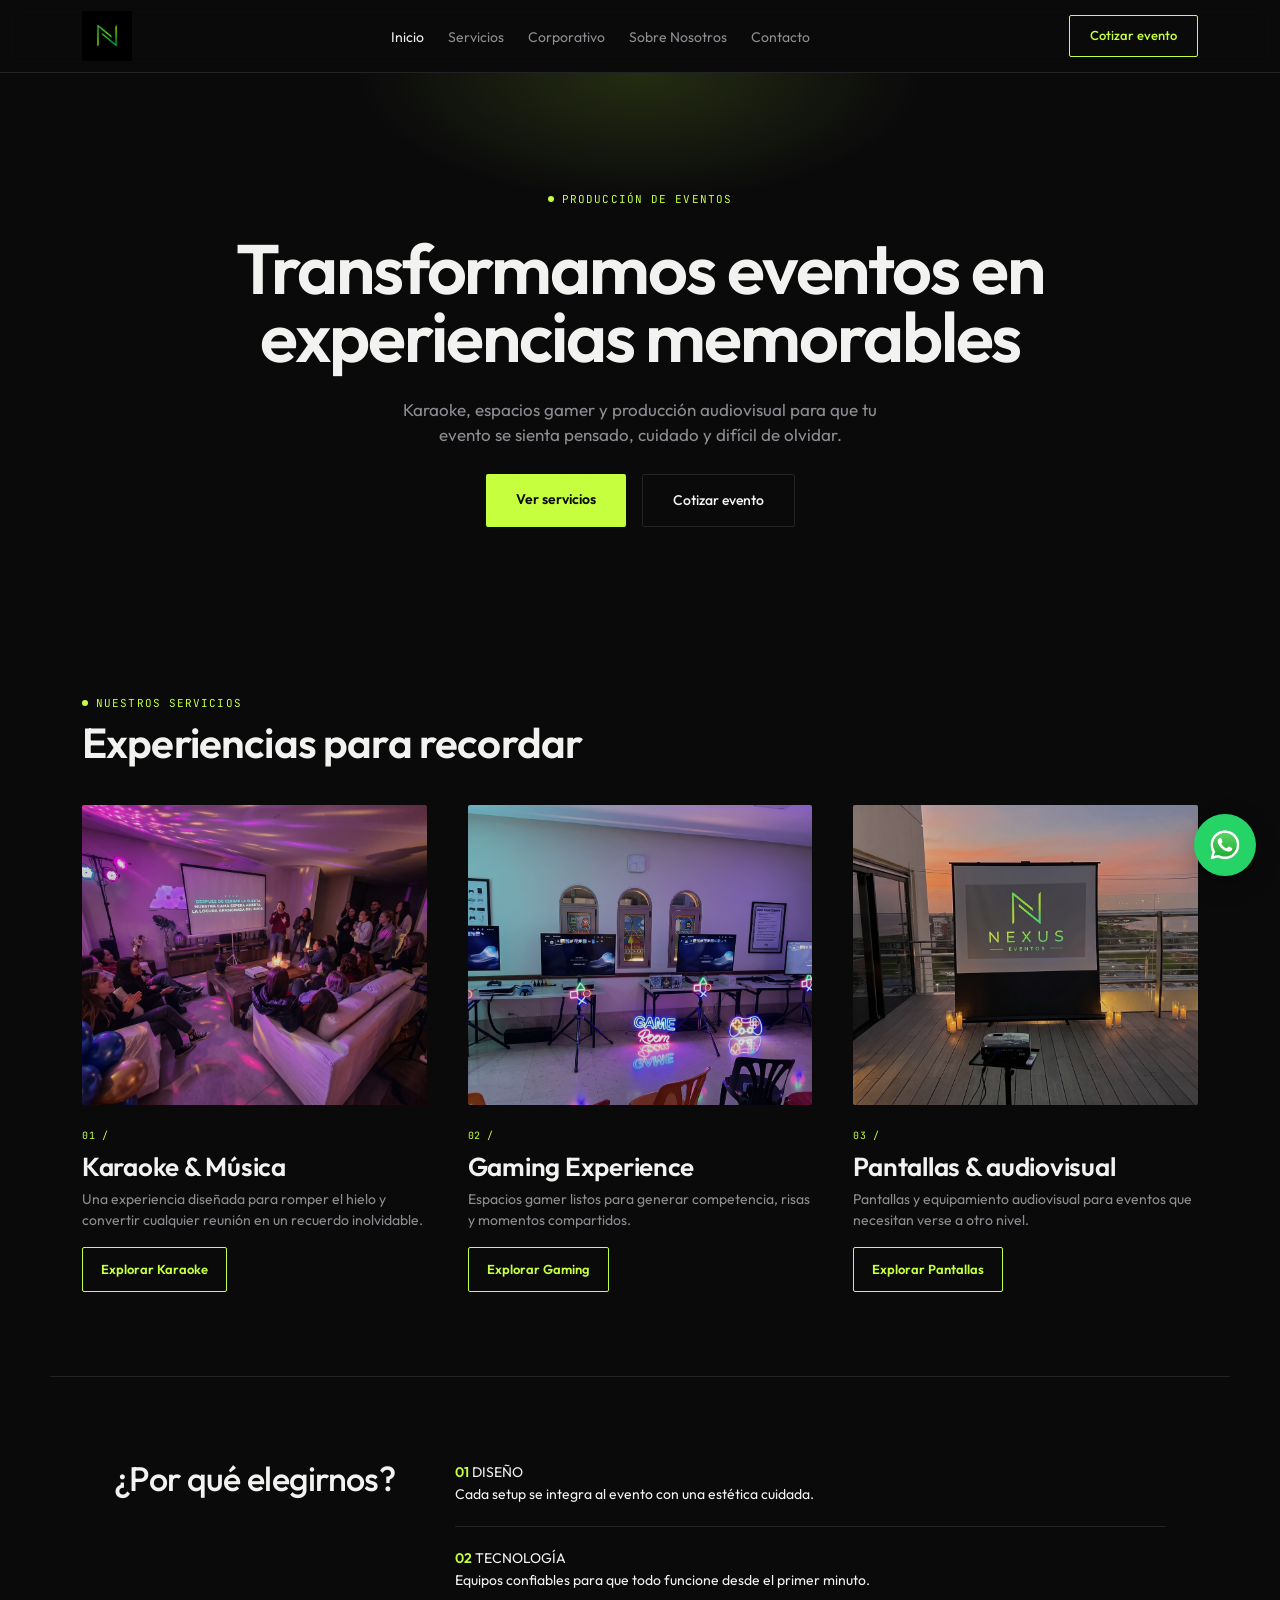
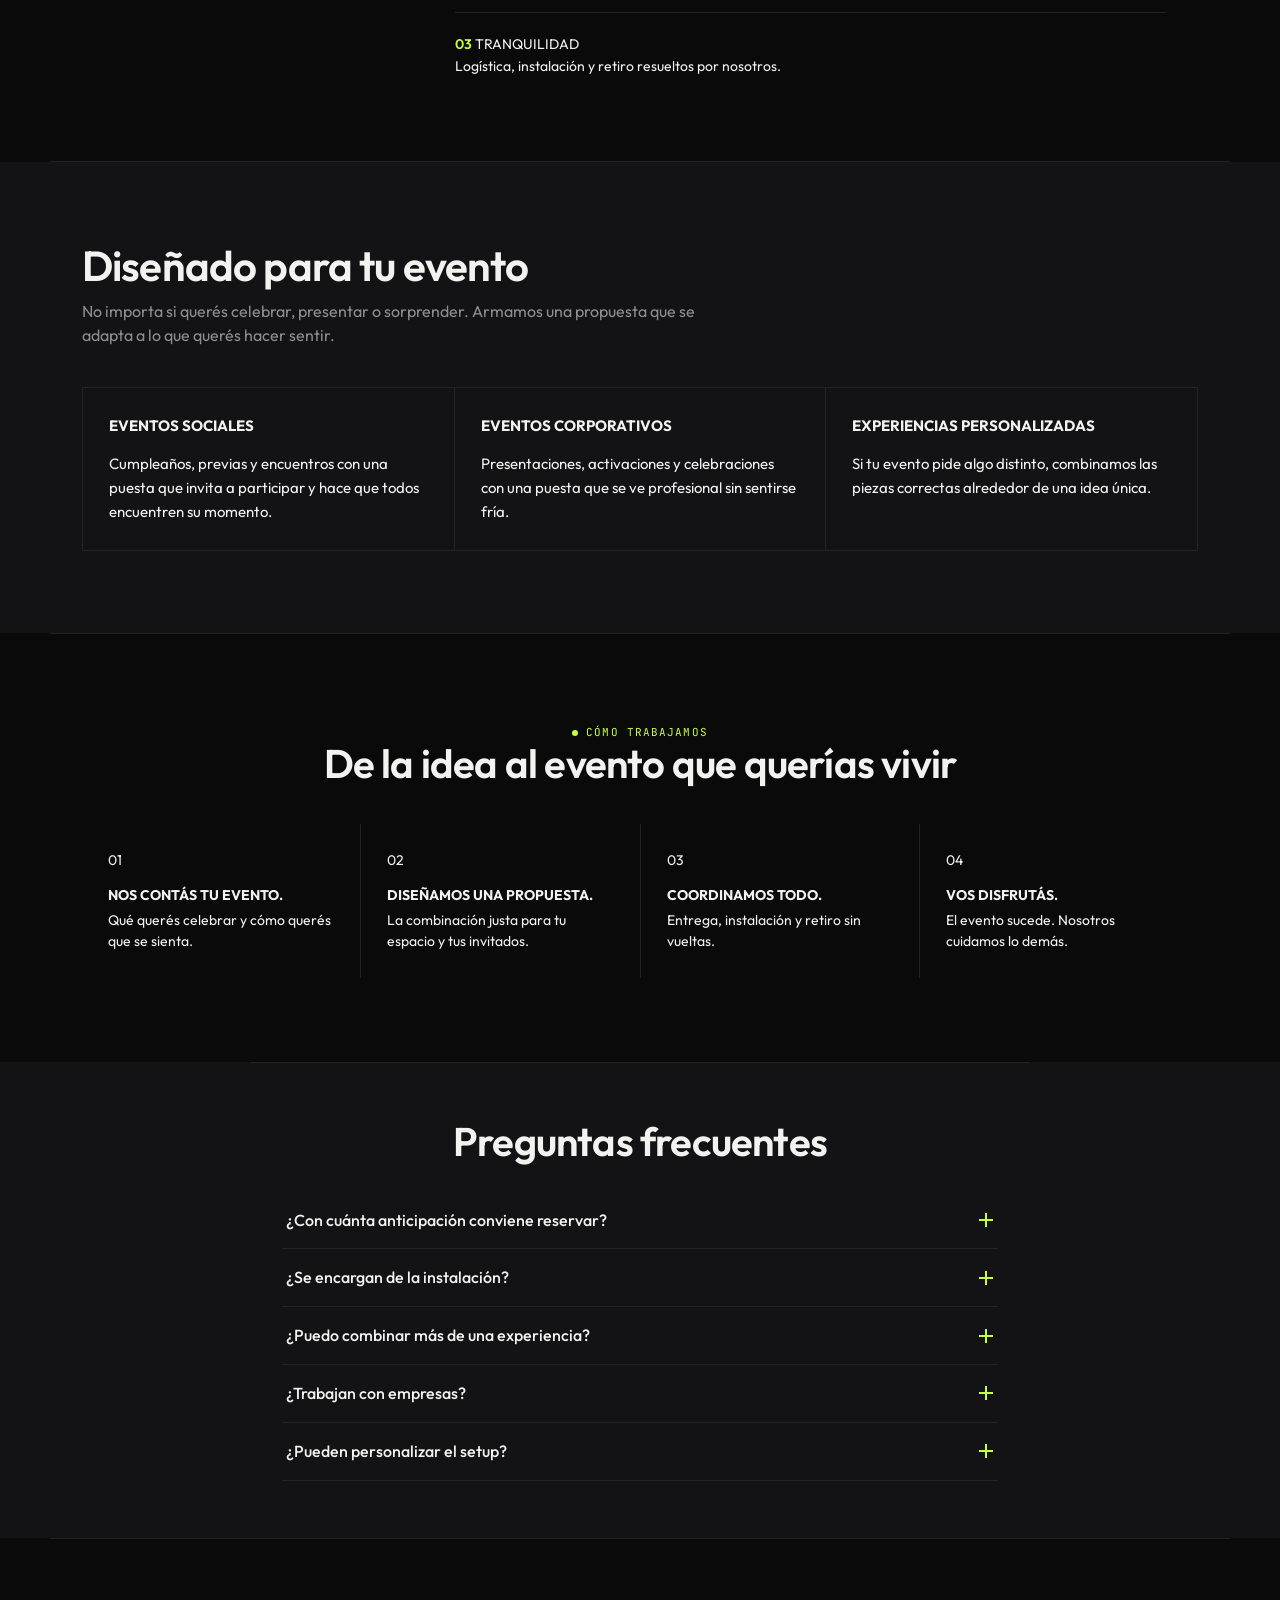
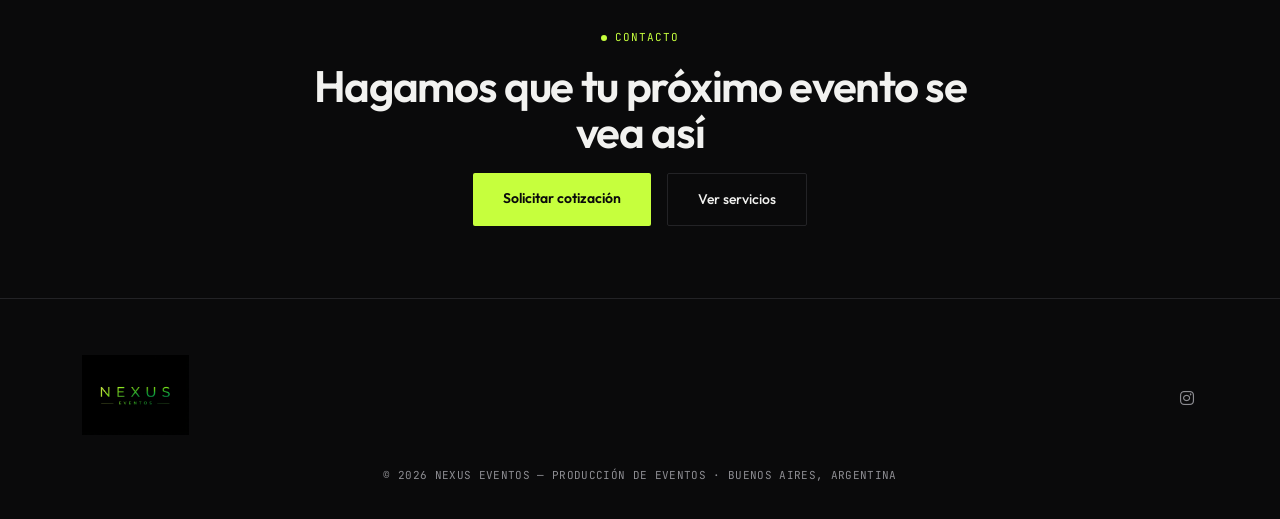
==== commit 8e3d3120: "version 2" ====
--- a/index.html
+++ b/index.html
@@ -1,62 +1,193 @@
-<!doctype html>
-<html dir="ltr">
+<!DOCTYPE html>
+<html lang="es">
 <head>
-	<meta charset="utf-8">
-	<meta name="viewport" content="width=1200">
-	<meta name="generator" content="Framer 0116799">
-	<title>VÍVIDO — Producción de eventos</title>
-    <meta name="description" content="Producción técnica y experiencias interactivas para eventos en Buenos Aires.">
-    <meta name="framer-search-index" content="https://framerusercontent.com/sites/4QcddKRRNBmB4UcHg3saOB/searchIndex-YrmAbB79LbZE.json">
-    <meta name="framer-search-index-fallback" content="https://framerusercontent.com/sites/4QcddKRRNBmB4UcHg3saOB/searchIndex-JZ0wf6Ey0pJe.json">
-    <link href="https://framerusercontent.com/sites/icons/default-favicon-light.v1.png" rel="icon" media="(prefers-color-scheme: light)">
-    <link href="https://framerusercontent.com/sites/icons/default-favicon-dark.v1.png" rel="icon" media="(prefers-color-scheme: dark)">
-    <link rel="apple-touch-icon" href="https://framerusercontent.com/sites/icons/default-touch-icon.v3.png">
-    <!-- Open Graph -->
-    <meta property="og:type" content="website">
-    <meta property="og:title" content="VÍVIDO — Producción de eventos">
-    <meta property="og:description" content="Producción técnica y experiencias interactivas para eventos en Buenos Aires.">
-    <!-- X -->
-    <meta name="twitter:card" content="summary_large_image">
-    <meta name="twitter:title" content="VÍVIDO — Producción de eventos">
-    <meta name="twitter:description" content="Producción técnica y experiencias interactivas para eventos en Buenos Aires.">
-	
-	
-	<script>try{if(localStorage.getItem("__framer_force_showing_editorbar_since")){const n=document.createElement("link");n.rel="modulepreload";n.href="https://framer.com/edit/init.mjs";document.head.appendChild(n)}}catch(e){}</script>
-	<link rel="canonical" href="https://fulfilled-encounter-495222.framer.app/"><meta property="og:url" content="https://fulfilled-encounter-495222.framer.app/"><!-- Start of headStart -->
-    
-    <!-- End of headStart -->
-	
-	<style data-framer-font-css>@font-face { font-family: "Outfit"; src: url("https://framerusercontent.com/third-party-assets/fontshare/wf/LLL2G3NRT7NQD2GKJUPGXM7TQ2DC6HXX/PW5PSBLUQB3EYD5A5UFT4XOSWCSQOKTH/P65L7VCWZE3ZYHD2XJZ2WDLQCATH7Y3R.woff2"); font-display: swap; font-style: normal; font-weight: 600 }
-@font-face { font-family: "Outfit"; src: url("https://framerusercontent.com/third-party-assets/fontshare/wf/RPEPC24XXAVK6EWUOKWQUPTOZQR35AS2/BVWMEQ5ZCLZP2VOXOHXQDCZADXNFBXUF/5REHZLR2B5PQAKMITIQJK6BDK34RDHS4.woff2"); font-display: swap; font-style: normal; font-weight: 400 }
-@font-face { font-family: "Outfit"; src: url("https://framerusercontent.com/third-party-assets/fontshare/wf/YEOHRCKDRRMJG7KXODMRI7H3TDTC7DCR/GSC37XQOTJL5UUXY7GT63Z6TK3GPURF7/3JX43FCBGINLH25MK4NSVCHCDXUSMHUE.woff2"); font-display: swap; font-style: normal; font-weight: 500 }
-@font-face { font-family: "Outfit"; src: url("https://framerusercontent.com/third-party-assets/fontshare/wf/EUV6IZMPXOYBUY6KFIXKZWM47ESY5XYA/BLW2AGODUKQKRMYEVOEMMPY2ITRKBJIP/OKGWSU2PUNNFKQVFV2XFOSAHRXYREMR2.woff2"); font-display: swap; font-style: normal; font-weight: 700 }
-@font-face { font-family: "Necto Mono"; src: url("https://framerusercontent.com/assets/ZzFChllnPzOLuBnTFSuV8ExGko.woff2"); font-style: normal; font-weight: 400 }
-@font-face { font-family: "Outfit Placeholder"; src: local("Arial"); ascent-override: 99.94%; descent-override: 25.98%; line-gap-override: 0.00%; size-adjust: 100.06% }</style>
-	
-	
-	<meta name="robots" content="max-image-preview:large"><style data-framer-breakpoint-css></style><style data-framer-css-ssr-minified data-framer-components="framer-lib-cursors-host framer-0tdyB framer-lib-combinedCSSRules framer-xu6y9 framer-5mwDi framer-K11hZ framer-6Rbjs framer-bcpiM">html,body,#main{box-sizing:border-box;margin:0;padding:0}:root{-webkit-font-smoothing:antialiased;-moz-osx-font-smoothing:grayscale}*{box-sizing:border-box;-webkit-font-smoothing:inherit}h1,h2,h3,h4,h5,h6,p,figure{margin:0}body,input,textarea,select,button{font-family:sans-serif;font-size:12px}body{--token-3b7c3685-a33c-4145-acc8-8aa1d0e74f79:#0a0a0b;--token-bc4fd6d7-f645-4222-94ee-cd2e9014e561:#131315;--token-2cb1ca73-bfa8-4eea-b1f1-fc70c17b090b:#232326;--token-9dec0efe-a335-4f88-8ad9-bd2fd5bc5d24:#f2f2f0;--token-cff8d5fa-568d-40b6-aaf7-d4b4731fe7cb:#8d8d92;--token-7b33b26d-ff75-48ac-a198-593d780d4718:#c6ff3d}@supports (z-index:calc(infinity)){#__framer-badge-container{--infinity:infinity}}#__framer-badge-container{pointer-events:none;width:100%;z-index:calc(var(--infinity,2147480000));justify-content:flex-end;padding:20px;display:flex;position:fixed;bottom:0}@supports (background:-webkit-named-image(i)) and (not (grid-template-rows:subgrid)){body{--framer-will-change-override:transform}}@supports (background:-webkit-named-image(i)) and (not (position-area:top right)){body{--framer-will-change-filter-override:filter}}[data-framer-component-type=Text] div div span,[data-framer-component-type=Text] a div span,[data-framer-component-type=Text] span span span,[data-framer-component-type=Text] p span span,[data-framer-component-type=Text] h1 span span,[data-framer-component-type=Text] h2 span span,[data-framer-component-type=Text] h3 span span,[data-framer-component-type=Text] h4 span span,[data-framer-component-type=Text] h5 span span,[data-framer-component-type=Text] h6 span span,[data-framer-component-type=Text] a{font-family:var(--font-family);font-style:var(--font-style);font-weight:min(calc(var(--framer-font-weight-increase,0) + var(--font-weight,400)),900);color:var(--text-color);letter-spacing:var(--letter-spacing);font-size:var(--font-size);text-transform:var(--text-transform);--text-decoration:var(--framer-text-decoration-style,solid)var(--framer-text-decoration,none)var(--framer-text-decoration-color,currentcolor)var(--framer-text-decoration-thickness,auto);--text-decoration-skip-ink:var(--framer-text-decoration-skip-ink);--text-underline-offset:var(--framer-text-decoration-offset);line-height:var(--line-height);--font-family:var(--framer-font-family);--font-style:var(--framer-font-style);--font-weight:var(--framer-font-weight);--text-color:var(--framer-text-color);--letter-spacing:var(--framer-letter-spacing);--font-size:var(--framer-font-size);--text-transform:var(--framer-text-transform);--line-height:var(--framer-line-height)}@supports not (color:color(display-p3 1 1 1)){p.framer-text,div.framer-text,h1.framer-text,h2.framer-text,h3.framer-text,h4.framer-text,h5.framer-text,h6.framer-text,li.framer-text,ol.framer-text,ul.framer-text,span.framer-text:not([data-text-fill]){color:var(--framer-blockquote-text-color-rgb,var(--framer-blockquote-text-color,var(--framer-text-color-rgb,var(--framer-text-color,#000))));-webkit-text-stroke-color:var(--framer-text-stroke-color-rgb,var(--framer-text-stroke-color,initial))}mark.framer-text{background-color:var(--framer-blockquote-text-background-color-rgb,var(--framer-blockquote-text-background-color,var(--framer-text-background-color-rgb,var(--framer-text-background-color,initial))))}}@supports not (color:color(display-p3 1 1 1)){code.framer-text,code.framer-text span.framer-text:not([data-text-fill]){color:var(--framer-blockquote-text-color-rgb,var(--framer-blockquote-text-color,var(--framer-code-text-color-rgb,var(--framer-code-text-color,var(--framer-text-color-rgb,var(--framer-text-color,#000))))))}}@supports not (color:color(display-p3 1 1 1)){a.framer-text,span.framer-text[data-nested-link]{color:var(--framer-link-text-color-rgb,var(--framer-link-text-color,var(--framer-blockquote-text-color-rgb,var(--framer-blockquote-text-color,var(--framer-text-color-rgb,var(--framer-text-color,#000))))));background-color:var(--framer-link-text-background-color-rgb,var(--framer-link-text-background-color,initial));-webkit-text-decoration-color:var(--framer-link-text-decoration-color-rgb,var(--framer-link-text-decoration-color,var(--framer-text-decoration-color-rgb,var(--framer-text-decoration-color,currentcolor))));text-decoration-color:var(--framer-link-text-decoration-color-rgb,var(--framer-link-text-decoration-color,var(--framer-text-decoration-color-rgb,var(--framer-text-decoration-color,currentcolor))))}}@supports not (color:color(display-p3 1 1 1)){code.framer-text a.framer-text,code.framer-text a.framer-text span.framer-text:not([data-text-fill]),code.framer-text span.framer-text[data-nested-link],code.framer-text span.framer-text[data-nested-link] span.framer-text:not([data-text-fill]){color:var(--framer-link-text-color-rgb,var(--framer-link-text-color,var(--framer-blockquote-text-color-rgb,var(--framer-blockquote-text-color,var(--framer-code-text-color-rgb,var(--framer-code-text-color,var(--framer-text-color-rgb,var(--framer-text-color,#000))))))))}}@supports not (color:color(display-p3 1 1 1)){a.framer-text:hover,span.framer-text[data-nested-link]:hover{color:var(--framer-link-hover-text-color-rgb,var(--framer-link-hover-text-color,var(--framer-link-text-color-rgb,var(--framer-link-text-color,var(--framer-blockquote-text-color-rgb,var(--framer-blockquote-text-color,var(--framer-text-color-rgb,var(--framer-text-color,#000))))))));background-color:var(--framer-link-hover-text-background-color-rgb,var(--framer-link-hover-text-background-color,var(--framer-link-text-background-color-rgb,var(--framer-link-text-background-color,var(--framer-text-background-color-rgb,var(--framer-text-background-color,initial))))));-webkit-text-decoration-color:var(--framer-link-hover-text-decoration-color-rgb,var(--framer-link-hover-text-decoration-color,var(--framer-link-text-decoration-color-rgb,var(--framer-link-text-decoration-color,var(--framer-text-decoration-color-rgb,var(--framer-text-decoration-color,currentcolor))))));text-decoration-color:var(--framer-link-hover-text-decoration-color-rgb,var(--framer-link-hover-text-decoration-color,var(--framer-link-text-decoration-color-rgb,var(--framer-link-text-decoration-color,var(--framer-text-decoration-color-rgb,var(--framer-text-decoration-color,currentcolor))))))}}@supports not (color:color(display-p3 1 1 1)){code.framer-text a.framer-text:hover,code.framer-text span.framer-text[data-nested-link]:hover{color:var(--framer-link-hover-text-color-rgb,var(--framer-link-hover-text-color,var(--framer-link-text-color-rgb,var(--framer-link-text-color,var(--framer-blockquote-text-color-rgb,var(--framer-blockquote-text-color,var(--framer-code-text-color-rgb,var(--framer-code-text-color,var(--framer-text-color-rgb,var(--framer-text-color,#000))))))))))}}@supports not (color:color(display-p3 1 1 1)){a.framer-text[data-framer-page-link-current],span.framer-text[data-framer-page-link-current]{color:var(--framer-link-current-text-color-rgb,var(--framer-link-current-text-color,var(--framer-link-text-color-rgb,var(--framer-link-text-color,var(--framer-text-color-rgb,var(--framer-text-color,#000))))));background-color:var(--framer-link-current-text-background-color-rgb,var(--framer-link-current-text-background-color,var(--framer-link-text-background-color-rgb,var(--framer-link-text-background-color,var(--framer-text-background-color-rgb,var(--framer-text-background-color,initial))))));-webkit-text-decoration-color:var(--framer-link-current-text-decoration-color-rgb,var(--framer-link-current-text-decoration-color,var(--framer-link-text-decoration-color-rgb,var(--framer-link-text-decoration-color,var(--framer-text-decoration-color-rgb,var(--framer-text-decoration-color,currentcolor))))));text-decoration-color:var(--framer-link-current-text-decoration-color-rgb,var(--framer-link-current-text-decoration-color,var(--framer-link-text-decoration-color-rgb,var(--framer-link-text-decoration-color,var(--framer-text-decoration-color-rgb,var(--framer-text-decoration-color,currentcolor))))))}}@supports not (color:color(display-p3 1 1 1)){code.framer-text a.framer-text[data-framer-page-link-current],code.framer-text a.framer-text[data-framer-page-link-current] span.framer-text:not([data-text-fill]),code.framer-text span.framer-text[data-framer-page-link-current],code.framer-text span.framer-text[data-framer-page-link-current] span.framer-text:not([data-text-fill]){color:var(--framer-link-current-text-color-rgb,var(--framer-link-current-text-color,var(--framer-link-text-color-rgb,var(--framer-link-text-color,var(--framer-code-text-color-rgb,var(--framer-code-text-color,var(--framer-text-color-rgb,var(--framer-text-color,#000))))))));background-color:var(--framer-link-current-text-background-color-rgb,var(--framer-link-current-text-background-color,var(--framer-link-text-background-color-rgb,var(--framer-link-text-background-color,var(--framer-text-background-color-rgb,var(--framer-text-background-color,initial))))))}}@supports not (color:color(display-p3 1 1 1)){a.framer-text[data-framer-page-link-current]:hover,span.framer-text[data-framer-page-link-current]:hover{color:var(--framer-link-hover-text-color-rgb,var(--framer-link-hover-text-color,var(--framer-link-current-text-color-rgb,var(--framer-link-current-text-color,var(--framer-link-text-color-rgb,var(--framer-link-text-color,var(--framer-code-text-color-rgb,var(--framer-code-text-color,var(--framer-text-color-rgb,var(--framer-text-color,#000))))))))));background-color:var(--framer-link-hover-text-background-color-rgb,var(--framer-link-hover-text-background-color,var(--framer-link-current-text-background-color-rgb,var(--framer-link-current-text-background-color,var(--framer-link-text-background-color-rgb,var(--framer-link-text-background-color,initial))))));-webkit-text-decoration-color:var(--framer-link-hover-text-decoration-color-rgb,var(--framer-link-hover-text-decoration-color,var(--framer-link-current-text-decoration-color-rgb,var(--framer-link-current-text-decoration-color,var(--framer-link-text-decoration-color-rgb,var(--framer-link-text-decoration-color,var(--framer-text-decoration-color-rgb,var(--framer-text-decoration-color,currentcolor))))))));text-decoration-color:var(--framer-link-hover-text-decoration-color-rgb,var(--framer-link-hover-text-decoration-color,var(--framer-link-current-text-decoration-color-rgb,var(--framer-link-current-text-decoration-color,var(--framer-link-text-decoration-color-rgb,var(--framer-link-text-decoration-color,var(--framer-text-decoration-color-rgb,var(--framer-text-decoration-color,currentcolor))))))))}}@supports not (color:color(display-p3 1 1 1)){code.framer-text a.framer-text[data-framer-page-link-current]:hover,code.framer-text a.framer-text[data-framer-page-link-current]:hover span.framer-text:not([data-text-fill]),code.framer-text span.framer-text[data-framer-page-link-current]:hover,code.framer-text span.framer-text[data-framer-page-link-current]:hover span.framer-text:not([data-text-fill]){color:var(--framer-link-hover-text-color-rgb,var(--framer-link-hover-text-color,var(--framer-link-current-text-color-rgb,var(--framer-link-current-text-color,var(--framer-link-text-color-rgb,var(--framer-link-text-color,var(--framer-code-text-color-rgb,var(--framer-code-text-color,var(--framer-text-color-rgb,var(--framer-text-color,#000))))))))));background-color:var(--framer-link-hover-text-background-color-rgb,var(--framer-link-hover-text-background-color,var(--framer-link-current-text-background-color-rgb,var(--framer-link-current-text-background-color,var(--framer-link-text-background-color-rgb,var(--framer-link-text-background-color,initial))))))}}[data-framer-component-type=Stack]:not([data-framer-generated])>*,[data-framer-component-type=Stack]:not([data-framer-generated])>[data-framer-component-type],NavigationContainer [data-framer-component-type=NavigationContainer]>*,[data-framer-component-type=NavigationContainer]>[data-framer-component-type]{position:relative}@supports not (overflow:clip){:root{--overflow-clip-fallback:hidden}}@supports (background:-webkit-named-image(i)) and (not (contain-intrinsic-size:inherit)){div.framer-text,p.framer-text,h1.framer-text,h2.framer-text,h3.framer-text,h4.framer-text,h5.framer-text,h6.framer-text,ol.framer-text,ul.framer-text,li.framer-text,blockquote.framer-text,.framer-text.framer-image{display:var(--text-truncation-display-inline-for-safari-16,revert)}div.framer-text:after,p.framer-text:after,h1.framer-text:after,h2.framer-text:after,h3.framer-text:after,h4.framer-text:after,h5.framer-text:after,h6.framer-text:after,ol.framer-text:after,ul.framer-text:after,li.framer-text:after,blockquote.framer-text:after,.framer-text.framer-image:after{content:var(--text-truncation-line-break-for-safari-16);white-space:pre}.framer-text.framer-text-module,.framer-text.framer-table-wrapper{display:var(--text-truncation-display-none-for-safari-16,revert)}p.framer-text[data-text-fill]{display:var(--text-truncation-display-inline-for-safari-16,inline-block)}}@supports (corner-shape:superellipse(2)){:root{--one-if-corner-shape-supported:1}}.framer-cursor-none,.framer-cursor-none *{cursor:none!important}.framer-pointer-events-none,.framer-pointer-events-none *{pointer-events:none!important}.framer-0tdyB.framer-150pl9,.framer-0tdyB .framer-150pl9{display:block}.framer-0tdyB.framer-1ag5cy6{background-color:var(--token-3b7c3685-a33c-4145-acc8-8aa1d0e74f79);height:min-content;overflow:var(--overflow-clip-fallback,clip);flex-flow:column;place-content:center flex-start;align-items:center;gap:4px;width:100%;padding:0;display:flex;position:relative}.framer-0tdyB .framer-6s7gm{--border-bottom-width:1px;--border-color:var(--token-2cb1ca73-bfa8-4eea-b1f1-fc70c17b090b);--border-left-width:0px;--border-right-width:0px;--border-style:solid;--border-top-width:0px;background-color:var(--token-3b7c3685-a33c-4145-acc8-8aa1d0e74f79);height:72px;overflow:var(--overflow-clip-fallback,clip);z-index:5;flex:none;order:-1000;grid-template-rows:repeat(1,minmax(0,1fr));grid-template-columns:repeat(3,minmax(180px,1fr));grid-auto-rows:minmax(0,1fr);justify-content:center;gap:16px;width:100%;padding:0 32px;display:grid;position:sticky;top:0}.framer-0tdyB .framer-u22zzd{flex-flow:row;flex:none;place-content:center flex-start;place-self:center start;align-items:center;gap:8px;width:min-content;height:min-content;padding:0;display:flex;position:relative}.framer-0tdyB .framer-x6mxjp{background-color:var(--token-7b33b26d-ff75-48ac-a198-593d780d4718);border-radius:1px;flex:none;width:8px;height:8px;position:relative}.framer-0tdyB .framer-e0lek3,.framer-0tdyB .framer-qwm6cz,.framer-0tdyB .framer-znclum,.framer-0tdyB .framer-31oyz7,.framer-0tdyB .framer-7wiymi,.framer-0tdyB .framer-ucvjkd,.framer-0tdyB .framer-179umby{white-space:pre;flex:none;width:auto;height:auto;position:relative}.framer-0tdyB .framer-qi8g4c{flex-flow:row;flex:none;place-content:center;place-self:center;align-items:center;gap:24px;width:min-content;height:min-content;padding:0;display:flex;position:relative}.framer-0tdyB .framer-1acqbts{white-space:pre-wrap;word-break:break-word;word-wrap:break-word;z-index:1;flex:none;width:78px;height:auto;position:relative}.framer-0tdyB .framer-18vu8re{--border-bottom-width:1px;--border-color:var(--token-7b33b26d-ff75-48ac-a198-593d780d4718);--border-left-width:1px;--border-right-width:1px;--border-style:solid;--border-top-width:1px;cursor:pointer;will-change:var(--framer-will-change-effect-override,transform);border-radius:2px;flex-flow:row;flex:none;place-content:center;place-self:center end;align-items:center;gap:0;width:min-content;height:min-content;padding:10px 20px;text-decoration:none;display:flex;position:relative}.framer-0tdyB .framer-aybg3o{margin:0;background:0 0;flex-grow:1;width:0;height:0;margin-bottom:-4px;position:relative}.framer-0tdyB .framer-n8xm4x{--border-bottom-width:0px;--border-color:var(--token-2cb1ca73-bfa8-4eea-b1f1-fc70c17b090b);--border-left-width:0px;--border-right-width:0px;--border-style:solid;--border-top-width:1px;max-width:1180px;height:min-content;overflow:var(--overflow-clip-fallback,clip);flex-flow:column;flex:none;order:1002;place-content:center flex-start;align-items:center;gap:32px;width:100%;padding:56px 32px 36px;display:flex;position:relative}.framer-0tdyB .framer-suffsb{flex-flow:row;flex:none;place-content:flex-start space-between;align-items:flex-start;width:100%;height:min-content;padding:0;display:flex;position:relative}.framer-0tdyB .framer-cfvrny{flex-flow:row;flex:none;place-content:center flex-start;align-items:center;gap:16px;width:min-content;height:min-content;padding:0;display:flex;position:relative}.framer-0tdyB .framer-1x3ifvf,.framer-0tdyB .framer-1hh93xi{--t829wi:var(--token-cff8d5fa-568d-40b6-aaf7-d4b4731fe7cb);flex:none;width:18px;height:auto;position:relative}.framer-0tdyB .framer-r9zj3k{white-space:pre-wrap;word-break:break-word;word-wrap:break-word;flex:none;width:100%;height:auto;position:relative}[data-layout-template=true]>#overlay{margin-bottom:-4px}.framer-0tdyB[data-border=true]:after,.framer-0tdyB [data-border=true]:after{content:"";border-width:var(--border-top-width,0)var(--border-right-width,0)var(--border-bottom-width,0)var(--border-left-width,0);border-color:var(--border-color,none);border-style:var(--border-style,none);box-sizing:border-box;border-radius:inherit;corner-shape:inherit;pointer-events:none;width:100%;height:100%;position:absolute;top:0;left:0}body{--framer-will-change-override:none}@supports (background:-webkit-named-image(i)) and (not (grid-template-rows:subgrid)){body{--framer-will-change-override:transform}}body{--framer-will-change-filter-override:none}@supports (background:-webkit-named-image(i)) and (not (position-area:top right)){body{--framer-will-change-filter-override:filter}}[data-framer-component-type]{position:absolute}[data-framer-component-type=Text]{cursor:inherit}[data-framer-component-text-autosized] *{white-space:pre}[data-framer-component-type=Text]>*{text-align:var(--framer-text-alignment,start)}[data-framer-component-type=Text] span span,[data-framer-component-type=Text] p span,[data-framer-component-type=Text] h1 span,[data-framer-component-type=Text] h2 span,[data-framer-component-type=Text] h3 span,[data-framer-component-type=Text] h4 span,[data-framer-component-type=Text] h5 span,[data-framer-component-type=Text] h6 span{display:block}[data-framer-component-type=Text] span span span,[data-framer-component-type=Text] p span span,[data-framer-component-type=Text] h1 span span,[data-framer-component-type=Text] h2 span span,[data-framer-component-type=Text] h3 span span,[data-framer-component-type=Text] h4 span span,[data-framer-component-type=Text] h5 span span,[data-framer-component-type=Text] h6 span span{display:unset}[data-framer-component-type=Text] div div span,[data-framer-component-type=Text] a div span,[data-framer-component-type=Text] span span span,[data-framer-component-type=Text] p span span,[data-framer-component-type=Text] h1 span span,[data-framer-component-type=Text] h2 span span,[data-framer-component-type=Text] h3 span span,[data-framer-component-type=Text] h4 span span,[data-framer-component-type=Text] h5 span span,[data-framer-component-type=Text] h6 span span,[data-framer-component-type=Text] a{font-family:var(--font-family);font-style:var(--font-style);font-weight:min(calc(var(--framer-font-weight-increase,0) + var(--font-weight,400)),900);color:var(--text-color);letter-spacing:var(--letter-spacing);font-size:var(--font-size);text-transform:var(--text-transform);--text-decoration:var(--framer-text-decoration-style,solid)var(--framer-text-decoration,none)var(--framer-text-decoration-color,currentcolor)var(--framer-text-decoration-thickness,auto);--text-decoration-skip-ink:var(--framer-text-decoration-skip-ink);--text-underline-offset:var(--framer-text-decoration-offset);line-height:var(--line-height);--font-family:var(--framer-font-family);--font-style:var(--framer-font-style);--font-weight:var(--framer-font-weight);--text-color:var(--framer-text-color);--letter-spacing:var(--framer-letter-spacing);--font-size:var(--framer-font-size);--text-transform:var(--framer-text-transform);--line-height:var(--framer-line-height)}[data-framer-component-type=Text] a,[data-framer-component-type=Text] a div span,[data-framer-component-type=Text] a span span span,[data-framer-component-type=Text] a p span span,[data-framer-component-type=Text] a h1 span span,[data-framer-component-type=Text] a h2 span span,[data-framer-component-type=Text] a h3 span span,[data-framer-component-type=Text] a h4 span span,[data-framer-component-type=Text] a h5 span span,[data-framer-component-type=Text] a h6 span span{--font-family:var(--framer-link-font-family,var(--framer-font-family));--font-style:var(--framer-link-font-style,var(--framer-font-style));--font-weight:var(--framer-link-font-weight,var(--framer-font-weight));--text-color:var(--framer-link-text-color,var(--framer-text-color));--font-size:var(--framer-link-font-size,var(--framer-font-size));--text-transform:var(--framer-link-text-transform,var(--framer-text-transform));--text-decoration:var(--framer-link-text-decoration-style,var(--framer-text-decoration-style,solid))var(--framer-link-text-decoration,var(--framer-text-decoration,none))var(--framer-link-text-decoration-color,var(--framer-text-decoration-color,currentcolor))var(--framer-link-text-decoration-thickness,var(--framer-text-decoration-thickness,auto));--text-decoration-skip-ink:var(--framer-link-text-decoration-skip-ink,var(--framer-text-decoration-skip-ink));--text-underline-offset:var(--framer-link-text-decoration-offset,var(--framer-text-decoration-offset))}[data-framer-component-type=Text] a:hover,[data-framer-component-type=Text] a div span:hover,[data-framer-component-type=Text] a span span span:hover,[data-framer-component-type=Text] a p span span:hover,[data-framer-component-type=Text] a h1 span span:hover,[data-framer-component-type=Text] a h2 span span:hover,[data-framer-component-type=Text] a h3 span span:hover,[data-framer-component-type=Text] a h4 span span:hover,[data-framer-component-type=Text] a h5 span span:hover,[data-framer-component-type=Text] a h6 span span:hover{--font-family:var(--framer-link-hover-font-family,var(--framer-link-font-family,var(--framer-font-family)));--font-style:var(--framer-link-hover-font-style,var(--framer-link-font-style,var(--framer-font-style)));--font-weight:var(--framer-link-hover-font-weight,var(--framer-link-font-weight,var(--framer-font-weight)));--text-color:var(--framer-link-hover-text-color,var(--framer-link-text-color,var(--framer-text-color)));--font-size:var(--framer-link-hover-font-size,var(--framer-link-font-size,var(--framer-font-size)));--text-transform:var(--framer-link-hover-text-transform,var(--framer-link-text-transform,var(--framer-text-transform)));--text-decoration:var(--framer-link-hover-text-decoration-style,var(--framer-link-text-decoration-style,var(--framer-text-decoration-style,solid)))var(--framer-link-hover-text-decoration,var(--framer-link-text-decoration,var(--framer-text-decoration,none)))var(--framer-link-hover-text-decoration-color,var(--framer-link-text-decoration-color,var(--framer-text-decoration-color,currentcolor)))var(--framer-link-hover-text-decoration-thickness,var(--framer-link-text-decoration-thickness,var(--framer-text-decoration-thickness,auto)));--text-decoration-skip-ink:var(--framer-link-hover-text-decoration-skip-ink,var(--framer-link-text-decoration-skip-ink,var(--framer-text-decoration-skip-ink)));--text-underline-offset:var(--framer-link-hover-text-decoration-offset,var(--framer-link-text-decoration-offset,var(--framer-text-decoration-offset)))}[data-framer-component-type=Text].isCurrent a,[data-framer-component-type=Text].isCurrent a div span,[data-framer-component-type=Text].isCurrent a span span span,[data-framer-component-type=Text].isCurrent a p span span,[data-framer-component-type=Text].isCurrent a h1 span span,[data-framer-component-type=Text].isCurrent a h2 span span,[data-framer-component-type=Text].isCurrent a h3 span span,[data-framer-component-type=Text].isCurrent a h4 span span,[data-framer-component-type=Text].isCurrent a h5 span span,[data-framer-component-type=Text].isCurrent a h6 span span{--font-family:var(--framer-link-current-font-family,var(--framer-link-font-family,var(--framer-font-family)));--font-style:var(--framer-link-current-font-style,var(--framer-link-font-style,var(--framer-font-style)));--font-weight:var(--framer-link-current-font-weight,var(--framer-link-font-weight,var(--framer-font-weight)));--text-color:var(--framer-link-current-text-color,var(--framer-link-text-color,var(--framer-text-color)));--font-size:var(--framer-link-current-font-size,var(--framer-link-font-size,var(--framer-font-size)));--text-transform:var(--framer-link-current-text-transform,var(--framer-link-text-transform,var(--framer-text-transform)));--text-decoration:var(--framer-link-current-text-decoration-style,var(--framer-link-text-decoration-style,var(--framer-text-decoration-style,solid)))var(--framer-link-current-text-decoration,var(--framer-link-text-decoration,var(--framer-text-decoration,none)))var(--framer-link-current-text-decoration-color,var(--framer-link-text-decoration-color,var(--framer-text-decoration-color,currentcolor)))var(--framer-link-current-text-decoration-thickness,var(--framer-link-text-decoration-thickness,var(--framer-text-decoration-thickness,auto)));--text-decoration-skip-ink:var(--framer-link-current-text-decoration-skip-ink,var(--framer-link-text-decoration-skip-ink,var(--framer-text-decoration-skip-ink)));--text-underline-offset:var(--framer-link-current-text-decoration-offset,var(--framer-link-text-decoration-offset,var(--framer-text-decoration-offset)))}[data-framer-component-type=RichTextContainer]{outline:none;flex-direction:column;flex-shrink:0;justify-content:flex-start;display:flex}p.framer-text,div.framer-text,figure.framer-text,h1.framer-text,h2.framer-text,h3.framer-text,h4.framer-text,h5.framer-text,h6.framer-text,ol.framer-text,ul.framer-text{margin:0;padding:0}p.framer-text,div.framer-text,h1.framer-text,h2.framer-text,h3.framer-text,h4.framer-text,h5.framer-text,h6.framer-text,li.framer-text,ol.framer-text,ul.framer-text,mark.framer-text,span.framer-text:not([data-text-fill]){font-family:var(--framer-font-family-preview,var(--framer-blockquote-font-family,var(--framer-font-family,Inter,Inter Placeholder,sans-serif)));font-style:var(--framer-font-style-preview,var(--framer-blockquote-font-style,var(--framer-font-style,normal)));font-weight:var(--framer-font-weight-preview,var(--framer-blockquote-font-weight,var(--framer-font-weight,400)));color:var(--framer-blockquote-text-color,var(--framer-text-color,#000));font-size:calc(var(--framer-blockquote-font-size,var(--framer-font-size,16px))*var(--framer-font-size-scale,1));letter-spacing:var(--framer-blockquote-letter-spacing,var(--framer-letter-spacing,0));text-transform:var(--framer-blockquote-text-transform,var(--framer-text-transform,none));-webkit-text-decoration-line:var(--framer-blockquote-text-decoration,var(--framer-text-decoration,initial));text-decoration-line:var(--framer-blockquote-text-decoration,var(--framer-text-decoration,initial));-webkit-text-decoration-style:var(--framer-blockquote-text-decoration-style,var(--framer-text-decoration-style,initial));text-decoration-style:var(--framer-blockquote-text-decoration-style,var(--framer-text-decoration-style,initial));-webkit-text-decoration-color:var(--framer-blockquote-text-decoration-color,var(--framer-text-decoration-color,initial));text-decoration-color:var(--framer-blockquote-text-decoration-color,var(--framer-text-decoration-color,initial));text-decoration-thickness:var(--framer-blockquote-text-decoration-thickness,var(--framer-text-decoration-thickness,initial));text-decoration-skip-ink:var(--framer-blockquote-text-decoration-skip-ink,var(--framer-text-decoration-skip-ink,initial));text-underline-offset:var(--framer-blockquote-text-decoration-offset,var(--framer-text-decoration-offset,initial));line-height:var(--framer-blockquote-line-height,var(--framer-line-height,1.2em));text-align:var(--framer-blockquote-text-alignment,var(--framer-text-alignment,start));-webkit-text-stroke-width:var(--framer-text-stroke-width,initial);-webkit-text-stroke-color:var(--framer-text-stroke-color,initial);-moz-font-feature-settings:var(--framer-font-open-type-features,initial);-webkit-font-feature-settings:var(--framer-font-open-type-features,initial);font-feature-settings:var(--framer-font-open-type-features,initial);font-variation-settings:var(--framer-font-variation-axes-preview,var(--framer-font-variation-axes,normal));text-wrap:var(--framer-text-wrap-override,var(--framer-text-wrap))}mark.framer-text,p.framer-text,div.framer-text,h1.framer-text,h2.framer-text,h3.framer-text,h4.framer-text,h5.framer-text,h6.framer-text,li.framer-text,ol.framer-text,ul.framer-text{background-color:var(--framer-blockquote-text-background-color,var(--framer-text-background-color,initial));border-radius:var(--framer-blockquote-text-background-radius,var(--framer-text-background-radius,initial));corner-shape:var(--framer-blockquote-text-background-corner-shape,var(--framer-text-background-corner-shape,initial));padding:var(--framer-blockquote-text-background-padding,var(--framer-text-background-padding,initial))}@supports not (color:color(display-p3 1 1 1)){p.framer-text,div.framer-text,h1.framer-text,h2.framer-text,h3.framer-text,h4.framer-text,h5.framer-text,h6.framer-text,li.framer-text,ol.framer-text,ul.framer-text,span.framer-text:not([data-text-fill]){color:var(--framer-blockquote-text-color-rgb,var(--framer-blockquote-text-color,var(--framer-text-color-rgb,var(--framer-text-color,#000))));-webkit-text-stroke-color:var(--framer-text-stroke-color-rgb,var(--framer-text-stroke-color,initial))}mark.framer-text{background-color:var(--framer-blockquote-text-background-color-rgb,var(--framer-blockquote-text-background-color,var(--framer-text-background-color-rgb,var(--framer-text-background-color,initial))))}}.framer-fit-text .framer-text{white-space:nowrap;white-space-collapse:preserve}strong.framer-text{font-family:var(--framer-blockquote-font-family-bold,var(--framer-font-family-bold));font-style:var(--framer-blockquote-font-style-bold,var(--framer-font-style-bold));font-weight:var(--framer-blockquote-font-weight-bold,var(--framer-font-weight-bold,bolder));font-variation-settings:var(--framer-blockquote-font-variation-axes-bold,var(--framer-font-variation-axes-bold))}em.framer-text{font-family:var(--framer-blockquote-font-family-italic,var(--framer-font-family-italic));font-style:var(--framer-blockquote-font-style-italic,var(--framer-font-style-italic,italic));font-weight:var(--framer-blockquote-font-weight-italic,var(--framer-font-weight-italic));font-variation-settings:var(--framer-blockquote-font-variation-axes-italic,var(--framer-font-variation-axes-italic))}em.framer-text>strong.framer-text{font-family:var(--framer-blockquote-font-family-bold-italic,var(--framer-font-family-bold-italic));font-style:var(--framer-blockquote-font-style-bold-italic,var(--framer-font-style-bold-italic,italic));font-weight:var(--framer-blockquote-font-weight-bold-italic,var(--framer-font-weight-bold-italic,bolder));font-variation-settings:var(--framer-blockquote-font-variation-axes-bold-italic,var(--framer-font-variation-axes-bold-italic))}p.framer-text:not(:first-child),div.framer-text:not(:first-child),h1.framer-text:not(:first-child),h2.framer-text:not(:first-child),h3.framer-text:not(:first-child),h4.framer-text:not(:first-child),h5.framer-text:not(:first-child),h6.framer-text:not(:first-child),ol.framer-text:not(:first-child),ul.framer-text:not(:first-child),blockquote.framer-text:not(:first-child),table.framer-text:not(:first-child),figure.framer-text:not(:first-child),.framer-image.framer-text:not(:first-child){margin-top:var(--framer-blockquote-paragraph-spacing,var(--framer-paragraph-spacing,0))}li.framer-text>ul.framer-text:nth-child(2),li.framer-text>ol.framer-text:nth-child(2){margin-top:0}.framer-text[data-text-fill]{-webkit-text-fill-color:transparent;padding:max(0em,calc(calc(1.3em - var(--framer-blockquote-line-height,var(--framer-line-height,1.3em)))/2));margin:min(0em,calc(calc(1.3em - var(--framer-blockquote-line-height,var(--framer-line-height,1.3em)))/-2));-webkit-background-clip:text;background-clip:text;display:inline-block}code.framer-text,code.framer-text span.framer-text:not([data-text-fill]){font-family:var(--framer-code-font-family,var(--framer-font-family,Inter,Inter Placeholder,sans-serif));font-style:var(--framer-blockquote-font-style,var(--framer-code-font-style,var(--framer-font-style,normal)));font-weight:var(--framer-blockquote-font-weight,var(--framer-code-font-weight,var(--framer-font-weight,400)));color:var(--framer-blockquote-text-color,var(--framer-code-text-color,var(--framer-text-color,#000)));font-size:calc(var(--framer-blockquote-font-size,var(--framer-font-size,16px))*var(--framer-font-size-scale,1));letter-spacing:var(--framer-blockquote-letter-spacing,var(--framer-letter-spacing,0));line-height:var(--framer-blockquote-line-height,var(--framer-line-height,1.2em))}@supports not (color:color(display-p3 1 1 1)){code.framer-text,code.framer-text span.framer-text:not([data-text-fill]){color:var(--framer-blockquote-text-color-rgb,var(--framer-blockquote-text-color,var(--framer-code-text-color-rgb,var(--framer-code-text-color,var(--framer-text-color-rgb,var(--framer-text-color,#000))))))}}blockquote.framer-text{unicode-bidi:initial;margin-block-start:initial;margin-block-end:initial;margin-inline-start:initial;margin-inline-end:initial}a.framer-text,a.framer-text span.framer-text:not([data-text-fill]),span.framer-text[data-nested-link],span.framer-text[data-nested-link] span.framer-text:not([data-text-fill]){color:inherit;font-family:var(--framer-font-family-preview,var(--framer-link-font-family,var(--framer-blockquote-font-family,var(--framer-font-family,Inter,Inter Placeholder,sans-serif))));font-style:var(--framer-font-style-preview,var(--framer-link-font-style,var(--framer-blockquote-font-style,var(--framer-font-style,normal))));font-weight:var(--framer-font-weight-preview,var(--framer-link-font-weight,var(--framer-blockquote-font-weight,var(--framer-font-weight,400))));font-size:calc(var(--framer-blockquote-font-size,var(--framer-font-size,16px))*var(--framer-font-size-scale,1));text-transform:var(--framer-link-text-transform,var(--framer-blockquote-text-transform,var(--framer-text-transform,none)));cursor:var(--framer-custom-cursors,pointer);background-color:initial;border-radius:var(--framer-link-text-background-radius,initial);corner-shape:var(--framer-link-text-background-corner-shape,initial);padding:var(--framer-link-text-background-padding,initial)}a.framer-text,span.framer-text[data-nested-link]{color:var(--framer-link-text-color,var(--framer-blockquote-text-color,var(--framer-text-color,#000)));-webkit-text-decoration-line:var(--framer-link-text-decoration,var(--framer-blockquote-text-decoration,var(--framer-text-decoration,initial)));text-decoration-line:var(--framer-link-text-decoration,var(--framer-blockquote-text-decoration,var(--framer-text-decoration,initial)));-webkit-text-decoration-style:var(--framer-link-text-decoration-style,var(--framer-blockquote-text-decoration-style,var(--framer-text-decoration-style,initial)));text-decoration-style:var(--framer-link-text-decoration-style,var(--framer-blockquote-text-decoration-style,var(--framer-text-decoration-style,initial)));-webkit-text-decoration-color:var(--framer-link-text-decoration-color,var(--framer-blockquote-text-decoration-color,var(--framer-text-decoration-color,initial)));text-decoration-color:var(--framer-link-text-decoration-color,var(--framer-blockquote-text-decoration-color,var(--framer-text-decoration-color,initial)));text-decoration-thickness:var(--framer-link-text-decoration-thickness,var(--framer-blockquote-text-decoration-thickness,var(--framer-text-decoration-thickness,initial)));text-decoration-skip-ink:var(--framer-link-text-decoration-skip-ink,var(--framer-blockquote-text-decoration-skip-ink,var(--framer-text-decoration-skip-ink,initial)));text-underline-offset:var(--framer-link-text-decoration-offset,var(--framer-blockquote-text-decoration-offset,var(--framer-text-decoration-offset,initial)));background-color:var(--framer-link-text-background-color,initial)}@supports not (color:color(display-p3 1 1 1)){a.framer-text,span.framer-text[data-nested-link]{color:var(--framer-link-text-color-rgb,var(--framer-link-text-color,var(--framer-blockquote-text-color-rgb,var(--framer-blockquote-text-color,var(--framer-text-color-rgb,var(--framer-text-color,#000))))));background-color:var(--framer-link-text-background-color-rgb,var(--framer-link-text-background-color,initial));-webkit-text-decoration-color:var(--framer-link-text-decoration-color-rgb,var(--framer-link-text-decoration-color,var(--framer-text-decoration-color-rgb,var(--framer-text-decoration-color,currentcolor))));text-decoration-color:var(--framer-link-text-decoration-color-rgb,var(--framer-link-text-decoration-color,var(--framer-text-decoration-color-rgb,var(--framer-text-decoration-color,currentcolor))))}}code.framer-text a.framer-text,code.framer-text a.framer-text span.framer-text:not([data-text-fill]),code.framer-text span.framer-text[data-nested-link],code.framer-text span.framer-text[data-nested-link] span.framer-text:not([data-text-fill]){font-family:var(--framer-code-font-family,var(--framer-font-family,Inter,Inter Placeholder,sans-serif));font-style:var(--framer-blockquote-font-style,var(--framer-code-font-style,var(--framer-font-style,normal)));font-weight:var(--framer-blockquote-font-weight,var(--framer-code-font-weight,var(--framer-font-weight,400)));color:inherit;font-size:calc(var(--framer-blockquote-font-size,var(--framer-font-size,16px))*var(--framer-font-size-scale,1))}code.framer-text a.framer-text,code.framer-text span.framer-text[data-nested-link]{color:var(--framer-link-text-color,var(--framer-blockquote-text-color,var(--framer-code-text-color,var(--framer-text-color,#000))))}@supports not (color:color(display-p3 1 1 1)){code.framer-text a.framer-text,code.framer-text a.framer-text span.framer-text:not([data-text-fill]),code.framer-text span.framer-text[data-nested-link],code.framer-text span.framer-text[data-nested-link] span.framer-text:not([data-text-fill]){color:var(--framer-link-text-color-rgb,var(--framer-link-text-color,var(--framer-blockquote-text-color-rgb,var(--framer-blockquote-text-color,var(--framer-code-text-color-rgb,var(--framer-code-text-color,var(--framer-text-color-rgb,var(--framer-text-color,#000))))))))}}a.framer-text:hover,a.framer-text:hover span.framer-text:not([data-text-fill]),span.framer-text[data-nested-link]:hover,span.framer-text[data-nested-link]:hover span.framer-text:not([data-text-fill]){font-family:var(--framer-font-family-preview,var(--framer-link-hover-font-family,var(--framer-link-font-family,var(--framer-blockquote-font-family,var(--framer-font-family,Inter,Inter Placeholder,sans-serif)))));font-style:var(--framer-font-style-preview,var(--framer-link-hover-font-style,var(--framer-link-font-style,var(--framer-blockquote-font-style,var(--framer-font-style,normal)))));font-weight:var(--framer-font-weight-preview,var(--framer-link-hover-font-weight,var(--framer-link-font-weight,var(--framer-blockquote-font-weight,var(--framer-font-weight,400)))));font-size:calc(var(--framer-link-hover-font-size,var(--framer-blockquote-font-size,var(--framer-font-size,16px)))*var(--framer-font-size-scale,1));text-transform:var(--framer-link-hover-text-transform,var(--framer-link-text-transform,var(--framer-blockquote-text-transform,var(--framer-text-transform,none))));border-radius:var(--framer-link-hover-text-background-radius,var(--framer-link-text-background-radius,var(--framer-text-background-radius,initial)));corner-shape:var(--framer-link-hover-text-background-corner-shape,var(--framer-link-text-background-corner-shape,var(--framer-text-background-corner-shape,initial)));padding:var(--framer-link-hover-text-background-padding,var(--framer-link-text-background-padding,var(--framer-text-background-padding,initial)))}a.framer-text:hover,span.framer-text[data-nested-link]:hover{color:var(--framer-link-hover-text-color,var(--framer-link-text-color,var(--framer-blockquote-text-color,var(--framer-text-color,#000))));-webkit-text-decoration-line:var(--framer-link-hover-text-decoration,var(--framer-link-text-decoration,var(--framer-blockquote-text-decoration,var(--framer-text-decoration,initial))));text-decoration-line:var(--framer-link-hover-text-decoration,var(--framer-link-text-decoration,var(--framer-blockquote-text-decoration,var(--framer-text-decoration,initial))));-webkit-text-decoration-style:var(--framer-link-hover-text-decoration-style,var(--framer-link-text-decoration-style,var(--framer-blockquote-text-decoration-style,var(--framer-text-decoration-style,initial))));text-decoration-style:var(--framer-link-hover-text-decoration-style,var(--framer-link-text-decoration-style,var(--framer-blockquote-text-decoration-style,var(--framer-text-decoration-style,initial))));-webkit-text-decoration-color:var(--framer-link-hover-text-decoration-color,var(--framer-link-text-decoration-color,var(--framer-blockquote-text-decoration-color,var(--framer-text-decoration-color,initial))));text-decoration-color:var(--framer-link-hover-text-decoration-color,var(--framer-link-text-decoration-color,var(--framer-blockquote-text-decoration-color,var(--framer-text-decoration-color,initial))));text-decoration-thickness:var(--framer-link-hover-text-decoration-thickness,var(--framer-link-text-decoration-thickness,var(--framer-blockquote-text-decoration-thickness,var(--framer-text-decoration-thickness,initial))));text-decoration-skip-ink:var(--framer-link-hover-text-decoration-skip-ink,var(--framer-link-text-decoration-skip-ink,var(--framer-blockquote-text-decoration-skip-ink,var(--framer-text-decoration-skip-ink,initial))));text-underline-offset:var(--framer-link-hover-text-decoration-offset,var(--framer-link-text-decoration-offset,var(--framer-blockquote-text-decoration-offset,var(--framer-text-decoration-offset,initial))));background-color:var(--framer-link-hover-text-background-color,var(--framer-link-text-background-color,var(--framer-text-background-color,initial)))}@supports not (color:color(display-p3 1 1 1)){a.framer-text:hover,span.framer-text[data-nested-link]:hover{color:var(--framer-link-hover-text-color-rgb,var(--framer-link-hover-text-color,var(--framer-link-text-color-rgb,var(--framer-link-text-color,var(--framer-blockquote-text-color-rgb,var(--framer-blockquote-text-color,var(--framer-text-color-rgb,var(--framer-text-color,#000))))))));background-color:var(--framer-link-hover-text-background-color-rgb,var(--framer-link-hover-text-background-color,var(--framer-link-text-background-color-rgb,var(--framer-link-text-background-color,var(--framer-text-background-color-rgb,var(--framer-text-background-color,initial))))));-webkit-text-decoration-color:var(--framer-link-hover-text-decoration-color-rgb,var(--framer-link-hover-text-decoration-color,var(--framer-link-text-decoration-color-rgb,var(--framer-link-text-decoration-color,var(--framer-text-decoration-color-rgb,var(--framer-text-decoration-color,currentcolor))))));text-decoration-color:var(--framer-link-hover-text-decoration-color-rgb,var(--framer-link-hover-text-decoration-color,var(--framer-link-text-decoration-color-rgb,var(--framer-link-text-decoration-color,var(--framer-text-decoration-color-rgb,var(--framer-text-decoration-color,currentcolor))))))}}code.framer-text a.framer-text:hover,code.framer-text span.framer-text[data-nested-link]:hover{color:var(--framer-link-hover-text-color,var(--framer-link-text-color,var(--framer-blockquote-text-color,var(--framer-code-text-color,var(--framer-text-color,#000)))))}@supports not (color:color(display-p3 1 1 1)){code.framer-text a.framer-text:hover,code.framer-text span.framer-text[data-nested-link]:hover{color:var(--framer-link-hover-text-color-rgb,var(--framer-link-hover-text-color,var(--framer-link-text-color-rgb,var(--framer-link-text-color,var(--framer-blockquote-text-color-rgb,var(--framer-blockquote-text-color,var(--framer-code-text-color-rgb,var(--framer-code-text-color,var(--framer-text-color-rgb,var(--framer-text-color,#000))))))))))}}a.framer-text[data-framer-page-link-current],a.framer-text[data-framer-page-link-current] span.framer-text:not([data-text-fill]),span.framer-text[data-framer-page-link-current],span.framer-text[data-framer-page-link-current] span.framer-text:not([data-text-fill]){font-family:var(--framer-font-family-preview,var(--framer-link-current-font-family,var(--framer-link-font-family,var(--framer-font-family,Inter,Inter Placeholder,sans-serif))));font-style:var(--framer-font-style-preview,var(--framer-link-current-font-style,var(--framer-link-font-style,var(--framer-font-style,normal))));font-weight:var(--framer-font-weight-preview,var(--framer-link-current-font-weight,var(--framer-link-font-weight,var(--framer-font-weight,400))));font-size:calc(var(--framer-link-current-font-size,var(--framer-link-font-size,var(--framer-font-size,16px)))*var(--framer-font-size-scale,1));text-transform:var(--framer-link-current-text-transform,var(--framer-link-text-transform,var(--framer-text-transform,none)));border-radius:var(--framer-link-current-text-background-radius,var(--framer-link-text-background-radius,initial));corner-shape:var(--framer-link-current-text-background-corner-shape,var(--framer-link-text-background-corner-shape,initial));padding:var(--framer-link-current-text-background-padding,var(--framer-link-text-background-padding,initial))}a.framer-text[data-framer-page-link-current],span.framer-text[data-framer-page-link-current]{color:var(--framer-link-current-text-color,var(--framer-link-text-color,var(--framer-text-color,#000)));-webkit-text-decoration-line:var(--framer-link-current-text-decoration,var(--framer-link-text-decoration,var(--framer-text-decoration,initial)));text-decoration-line:var(--framer-link-current-text-decoration,var(--framer-link-text-decoration,var(--framer-text-decoration,initial)));-webkit-text-decoration-style:var(--framer-link-current-text-decoration-style,var(--framer-link-text-decoration-style,var(--framer-text-decoration-style,initial)));text-decoration-style:var(--framer-link-current-text-decoration-style,var(--framer-link-text-decoration-style,var(--framer-text-decoration-style,initial)));-webkit-text-decoration-color:var(--framer-link-current-text-decoration-color,var(--framer-link-text-decoration-color,var(--framer-text-decoration-color,initial)));text-decoration-color:var(--framer-link-current-text-decoration-color,var(--framer-link-text-decoration-color,var(--framer-text-decoration-color,initial)));text-decoration-thickness:var(--framer-link-current-text-decoration-thickness,var(--framer-link-text-decoration-thickness,var(--framer-text-decoration-thickness,initial)));text-decoration-skip-ink:var(--framer-link-current-text-decoration-skip-ink,var(--framer-link-text-decoration-skip-ink,var(--framer-text-decoration-skip-ink,initial)));text-underline-offset:var(--framer-link-current-text-decoration-offset,var(--framer-link-text-decoration-offset,var(--framer-text-decoration-offset,initial)));background-color:var(--framer-link-current-text-background-color,var(--framer-link-text-background-color,var(--framer-text-background-color,initial)))}@supports not (color:color(display-p3 1 1 1)){a.framer-text[data-framer-page-link-current],span.framer-text[data-framer-page-link-current]{color:var(--framer-link-current-text-color-rgb,var(--framer-link-current-text-color,var(--framer-link-text-color-rgb,var(--framer-link-text-color,var(--framer-text-color-rgb,var(--framer-text-color,#000))))));background-color:var(--framer-link-current-text-background-color-rgb,var(--framer-link-current-text-background-color,var(--framer-link-text-background-color-rgb,var(--framer-link-text-background-color,var(--framer-text-background-color-rgb,var(--framer-text-background-color,initial))))));-webkit-text-decoration-color:var(--framer-link-current-text-decoration-color-rgb,var(--framer-link-current-text-decoration-color,var(--framer-link-text-decoration-color-rgb,var(--framer-link-text-decoration-color,var(--framer-text-decoration-color-rgb,var(--framer-text-decoration-color,currentcolor))))));text-decoration-color:var(--framer-link-current-text-decoration-color-rgb,var(--framer-link-current-text-decoration-color,var(--framer-link-text-decoration-color-rgb,var(--framer-link-text-decoration-color,var(--framer-text-decoration-color-rgb,var(--framer-text-decoration-color,currentcolor))))))}}code.framer-text a.framer-text[data-framer-page-link-current],code.framer-text a.framer-text[data-framer-page-link-current] span.framer-text:not([data-text-fill]),code.framer-text span.framer-text[data-framer-page-link-current],code.framer-text span.framer-text[data-framer-page-link-current] span.framer-text:not([data-text-fill]){font-family:var(--framer-code-font-family,var(--framer-font-family,Inter,Inter Placeholder,sans-serif));font-style:var(--framer-code-font-style,var(--framer-font-style,normal));font-weight:var(--framer-code-font-weight,var(--framer-font-weight,400));color:inherit;font-size:calc(var(--framer-link-current-font-size,var(--framer-link-font-size,var(--framer-font-size,16px)))*var(--framer-font-size-scale,1))}code.framer-text a.framer-text[data-framer-page-link-current],code.framer-text span.framer-text[data-framer-page-link-current]{color:var(--framer-link-current-text-color,var(--framer-link-text-color,var(--framer-code-text-color,var(--framer-text-color,#000))))}@supports not (color:color(display-p3 1 1 1)){code.framer-text a.framer-text[data-framer-page-link-current],code.framer-text a.framer-text[data-framer-page-link-current] span.framer-text:not([data-text-fill]),code.framer-text span.framer-text[data-framer-page-link-current],code.framer-text span.framer-text[data-framer-page-link-current] span.framer-text:not([data-text-fill]){color:var(--framer-link-current-text-color-rgb,var(--framer-link-current-text-color,var(--framer-link-text-color-rgb,var(--framer-link-text-color,var(--framer-code-text-color-rgb,var(--framer-code-text-color,var(--framer-text-color-rgb,var(--framer-text-color,#000))))))));background-color:var(--framer-link-current-text-background-color-rgb,var(--framer-link-current-text-background-color,var(--framer-link-text-background-color-rgb,var(--framer-link-text-background-color,var(--framer-text-background-color-rgb,var(--framer-text-background-color,initial))))))}}a.framer-text[data-framer-page-link-current]:hover,a.framer-text[data-framer-page-link-current]:hover span.framer-text:not([data-text-fill]),span.framer-text[data-framer-page-link-current]:hover,span.framer-text[data-framer-page-link-current]:hover span.framer-text:not([data-text-fill]){color:inherit;font-family:var(--framer-font-family-preview,var(--framer-link-hover-font-family,var(--framer-link-current-font-family,var(--framer-link-font-family,var(--framer-font-family,Inter,Inter Placeholder,sans-serif)))));font-style:var(--framer-font-style-preview,var(--framer-link-hover-font-style,var(--framer-link-current-font-style,var(--framer-link-font-style,var(--framer-font-style,normal)))));font-weight:var(--framer-font-weight-preview,var(--framer-link-hover-font-weight,var(--framer-link-current-font-weight,var(--framer-link-font-weight,var(--framer-font-weight,400)))));font-size:calc(var(--framer-link-hover-font-size,var(--framer-link-current-font-size,var(--framer-link-font-size,var(--framer-font-size,16px))))*var(--framer-font-size-scale,1));text-transform:var(--framer-link-hover-text-transform,var(--framer-link-current-text-transform,var(--framer-link-text-transform,var(--framer-text-transform,none))));border-radius:var(--framer-link-hover-text-background-radius,var(--framer-link-current-text-background-radius,var(--framer-link-text-background-radius,initial)));corner-shape:var(--framer-link-hover-text-background-corner-shape,var(--framer-link-current-text-background-corner-shape,var(--framer-link-text-background-corner-shape,initial)));padding:var(--framer-link-hover-text-background-padding,var(--framer-link-current-text-background-padding,var(--framer-link-text-background-padding,initial)))}a.framer-text[data-framer-page-link-current]:hover,span.framer-text[data-framer-page-link-current]:hover{color:var(--framer-link-hover-text-color,var(--framer-link-current-text-color,var(--framer-link-text-color,var(--framer-text-color,#000))));-webkit-text-decoration-line:var(--framer-link-hover-text-decoration,var(--framer-link-current-text-decoration,var(--framer-link-text-decoration,var(--framer-text-decoration,initial))));text-decoration-line:var(--framer-link-hover-text-decoration,var(--framer-link-current-text-decoration,var(--framer-link-text-decoration,var(--framer-text-decoration,initial))));-webkit-text-decoration-style:var(--framer-link-hover-text-decoration-style,var(--framer-link-current-text-decoration-style,var(--framer-link-text-decoration-style,var(--framer-text-decoration-style,initial))));text-decoration-style:var(--framer-link-hover-text-decoration-style,var(--framer-link-current-text-decoration-style,var(--framer-link-text-decoration-style,var(--framer-text-decoration-style,initial))));-webkit-text-decoration-color:var(--framer-link-hover-text-decoration-color,var(--framer-link-current-text-decoration-color,var(--framer-link-text-decoration-color,var(--framer-text-decoration-color,initial))));text-decoration-color:var(--framer-link-hover-text-decoration-color,var(--framer-link-current-text-decoration-color,var(--framer-link-text-decoration-color,var(--framer-text-decoration-color,initial))));text-decoration-thickness:var(--framer-link-hover-text-decoration-thickness,var(--framer-link-current-text-decoration-thickness,var(--framer-link-text-decoration-thickness,var(--framer-text-decoration-thickness,initial))));text-decoration-skip-ink:var(--framer-link-hover-text-decoration-skip-ink,var(--framer-link-current-text-decoration-skip-ink,var(--framer-link-text-decoration-skip-ink,var(--framer-text-decoration-skip-ink,initial))));text-underline-offset:var(--framer-link-hover-text-decoration-offset,var(--framer-link-current-text-decoration-offset,var(--framer-link-text-decoration-offset,var(--framer-text-decoration-offset,initial))));background-color:var(--framer-link-hover-text-background-color,var(--framer-link-current-text-background-color,var(--framer-link-text-background-color,initial)))}@supports not (color:color(display-p3 1 1 1)){a.framer-text[data-framer-page-link-current]:hover,span.framer-text[data-framer-page-link-current]:hover{color:var(--framer-link-hover-text-color-rgb,var(--framer-link-hover-text-color,var(--framer-link-current-text-color-rgb,var(--framer-link-current-text-color,var(--framer-link-text-color-rgb,var(--framer-link-text-color,var(--framer-code-text-color-rgb,var(--framer-code-text-color,var(--framer-text-color-rgb,var(--framer-text-color,#000))))))))));background-color:var(--framer-link-hover-text-background-color-rgb,var(--framer-link-hover-text-background-color,var(--framer-link-current-text-background-color-rgb,var(--framer-link-current-text-background-color,var(--framer-link-text-background-color-rgb,var(--framer-link-text-background-color,initial))))));-webkit-text-decoration-color:var(--framer-link-hover-text-decoration-color-rgb,var(--framer-link-hover-text-decoration-color,var(--framer-link-current-text-decoration-color-rgb,var(--framer-link-current-text-decoration-color,var(--framer-link-text-decoration-color-rgb,var(--framer-link-text-decoration-color,var(--framer-text-decoration-color-rgb,var(--framer-text-decoration-color,currentcolor))))))));text-decoration-color:var(--framer-link-hover-text-decoration-color-rgb,var(--framer-link-hover-text-decoration-color,var(--framer-link-current-text-decoration-color-rgb,var(--framer-link-current-text-decoration-color,var(--framer-link-text-decoration-color-rgb,var(--framer-link-text-decoration-color,var(--framer-text-decoration-color-rgb,var(--framer-text-decoration-color,currentcolor))))))))}}code.framer-text a.framer-text[data-framer-page-link-current]:hover,code.framer-text span.framer-text[data-framer-page-link-current]:hover{color:var(--framer-link-hover-text-color,var(--framer-link-current-text-color,var(--framer-link-text-color,var(--framer-code-text-color,var(--framer-text-color,#000)))))}@supports not (color:color(display-p3 1 1 1)){code.framer-text a.framer-text[data-framer-page-link-current]:hover,code.framer-text a.framer-text[data-framer-page-link-current]:hover span.framer-text:not([data-text-fill]),code.framer-text span.framer-text[data-framer-page-link-current]:hover,code.framer-text span.framer-text[data-framer-page-link-current]:hover span.framer-text:not([data-text-fill]){color:var(--framer-link-hover-text-color-rgb,var(--framer-link-hover-text-color,var(--framer-link-current-text-color-rgb,var(--framer-link-current-text-color,var(--framer-link-text-color-rgb,var(--framer-link-text-color,var(--framer-code-text-color-rgb,var(--framer-code-text-color,var(--framer-text-color-rgb,var(--framer-text-color,#000))))))))));background-color:var(--framer-link-hover-text-background-color-rgb,var(--framer-link-hover-text-background-color,var(--framer-link-current-text-background-color-rgb,var(--framer-link-current-text-background-color,var(--framer-link-text-background-color-rgb,var(--framer-link-text-background-color,initial))))))}}.framer-image.framer-text{max-width:100%;height:auto;display:block}.text-styles-preset-reset.framer-text{--framer-font-family:Inter,Inter Placeholder,sans-serif;--framer-font-style:normal;--framer-font-weight:500;--framer-text-color:#000;--framer-font-size:16px;--framer-letter-spacing:0;--framer-text-transform:none;--framer-text-decoration:none;--framer-text-decoration-style:none;--framer-text-decoration-color:none;--framer-text-decoration-thickness:none;--framer-text-decoration-skip-ink:none;--framer-text-decoration-offset:none;--framer-line-height:1.2em;--framer-text-alignment:start;--framer-font-open-type-features:normal;--framer-text-background-color:initial;--framer-text-background-radius:initial;--framer-text-background-corner-shape:initial;--framer-text-background-padding:initial}ol.framer-text{--list-style-type:decimal}ul.framer-text,ol.framer-text{padding-inline-start:0;position:relative}li.framer-text{counter-increment:list-item;padding-inline-start:2ch;list-style:none}ol.framer-text>li.framer-text{padding-inline-start:calc(calc(var(--max-list-digits,1) + 1)*1ch)}ol.framer-text>li.framer-text:before{content:counter(list-item,var(--list-style-type))".";font-variant-numeric:tabular-nums;position:absolute;inset-inline-start:0}ul.framer-text>li.framer-text:before{content:"•";position:absolute;inset-inline-start:0}.framer-table-wrapper{overflow-x:auto}table.framer-text,.framer-table-wrapper table.framer-text{border-collapse:separate;border-spacing:0;table-layout:auto;word-break:normal;width:100%}td.framer-text,th.framer-text{overflow-wrap:anywhere;vertical-align:top;min-width:16ch}.framer-text-module[data-width=fill]>:first-child,.framer-text-module[data-width=fill]>.ssr-variant>:first-child{width:100%!important}[data-framer-component-type=DeprecatedRichText]{cursor:inherit}[data-framer-component-type=DeprecatedRichText] .text-styles-preset-reset{--framer-font-family:Inter,Inter Placeholder,sans-serif;--framer-font-style:normal;--framer-font-weight:500;--framer-text-color:#000;--framer-font-size:16px;--framer-letter-spacing:0;--framer-text-transform:none;--framer-text-decoration:none;--framer-line-height:1.2em;--framer-text-alignment:start;--framer-font-open-type-features:normal;--font-variation-settings:normal}[data-framer-component-type=DeprecatedRichText] p,[data-framer-component-type=DeprecatedRichText] div,[data-framer-component-type=DeprecatedRichText] h1,[data-framer-component-type=DeprecatedRichText] h2,[data-framer-component-type=DeprecatedRichText] h3,[data-framer-component-type=DeprecatedRichText] h4,[data-framer-component-type=DeprecatedRichText] h5,[data-framer-component-type=DeprecatedRichText] h6{margin:0;padding:0}[data-framer-component-type=DeprecatedRichText] p,[data-framer-component-type=DeprecatedRichText] div,[data-framer-component-type=DeprecatedRichText] h1,[data-framer-component-type=DeprecatedRichText] h2,[data-framer-component-type=DeprecatedRichText] h3,[data-framer-component-type=DeprecatedRichText] h4,[data-framer-component-type=DeprecatedRichText] h5,[data-framer-component-type=DeprecatedRichText] h6,[data-framer-component-type=DeprecatedRichText] li,[data-framer-component-type=DeprecatedRichText] ol,[data-framer-component-type=DeprecatedRichText] ul,[data-framer-component-type=DeprecatedRichText] span:not([data-text-fill]){font-family:var(--framer-font-family,Inter,Inter Placeholder,sans-serif);font-style:var(--framer-font-style,normal);font-weight:var(--framer-font-weight,400);color:var(--framer-text-color,#000);font-size:var(--framer-font-size,16px);letter-spacing:var(--framer-letter-spacing,0);text-transform:var(--framer-text-transform,none);-webkit-text-decoration:var(--framer-text-decoration,none);text-decoration:var(--framer-text-decoration,none);line-height:var(--framer-line-height,1.2em);text-align:var(--framer-text-alignment,start)}[data-framer-component-type=DeprecatedRichText] p:not(:first-child),[data-framer-component-type=DeprecatedRichText] div:not(:first-child),[data-framer-component-type=DeprecatedRichText] h1:not(:first-child),[data-framer-component-type=DeprecatedRichText] h2:not(:first-child),[data-framer-component-type=DeprecatedRichText] h3:not(:first-child),[data-framer-component-type=DeprecatedRichText] h4:not(:first-child),[data-framer-component-type=DeprecatedRichText] h5:not(:first-child),[data-framer-component-type=DeprecatedRichText] h6:not(:first-child),[data-framer-component-type=DeprecatedRichText] ol:not(:first-child),[data-framer-component-type=DeprecatedRichText] ul:not(:first-child),[data-framer-component-type=DeprecatedRichText] .framer-image:not(:first-child){margin-top:var(--framer-paragraph-spacing,0)}[data-framer-component-type=DeprecatedRichText] span[data-text-fill]{-webkit-text-fill-color:transparent;-webkit-background-clip:text;background-clip:text;display:inline-block}[data-framer-component-type=DeprecatedRichText] a,[data-framer-component-type=DeprecatedRichText] a span:not([data-text-fill]){font-family:var(--framer-link-font-family,var(--framer-font-family,Inter,Inter Placeholder,sans-serif));font-style:var(--framer-link-font-style,var(--framer-font-style,normal));font-weight:var(--framer-link-font-weight,var(--framer-font-weight,400));color:var(--framer-link-text-color,var(--framer-text-color,#000));font-size:var(--framer-link-font-size,var(--framer-font-size,16px));text-transform:var(--framer-link-text-transform,var(--framer-text-transform,none));-webkit-text-decoration:var(--framer-link-text-decoration,var(--framer-text-decoration,none));text-decoration:var(--framer-link-text-decoration,var(--framer-text-decoration,none))}[data-framer-component-type=DeprecatedRichText] a:hover,[data-framer-component-type=DeprecatedRichText] a:hover span:not([data-text-fill]){font-family:var(--framer-link-hover-font-family,var(--framer-link-font-family,var(--framer-font-family,Inter,Inter Placeholder,sans-serif)));font-style:var(--framer-link-hover-font-style,var(--framer-link-font-style,var(--framer-font-style,normal)));font-weight:var(--framer-link-hover-font-weight,var(--framer-link-font-weight,var(--framer-font-weight,400)));color:var(--framer-link-hover-text-color,var(--framer-link-text-color,var(--framer-text-color,#000)));font-size:var(--framer-link-hover-font-size,var(--framer-link-font-size,var(--framer-font-size,16px)));text-transform:var(--framer-link-hover-text-transform,var(--framer-link-text-transform,var(--framer-text-transform,none)));-webkit-text-decoration:var(--framer-link-hover-text-decoration,var(--framer-link-text-decoration,var(--framer-text-decoration,none)));text-decoration:var(--framer-link-hover-text-decoration,var(--framer-link-text-decoration,var(--framer-text-decoration,none)))}[data-framer-component-type=DeprecatedRichText] a[data-framer-page-link-current],[data-framer-component-type=DeprecatedRichText] a[data-framer-page-link-current] span:not([data-text-fill]):not([data-nested-link]){font-family:var(--framer-link-current-font-family,var(--framer-link-font-family,var(--framer-font-family,Inter,Inter Placeholder,sans-serif)));font-style:var(--framer-link-current-font-style,var(--framer-link-font-style,var(--framer-font-style,normal)));font-weight:var(--framer-link-current-font-weight,var(--framer-link-font-weight,var(--framer-font-weight,400)));color:var(--framer-link-current-text-color,var(--framer-link-text-color,var(--framer-text-color,#000)));font-size:var(--framer-link-current-font-size,var(--framer-link-font-size,var(--framer-font-size,16px)));text-transform:var(--framer-link-current-text-transform,var(--framer-link-text-transform,var(--framer-text-transform,none)));-webkit-text-decoration:var(--framer-link-current-text-decoration,var(--framer-link-text-decoration,var(--framer-text-decoration,none)));text-decoration:var(--framer-link-current-text-decoration,var(--framer-link-text-decoration,var(--framer-text-decoration,none)))}[data-framer-component-type=DeprecatedRichText] a[data-framer-page-link-current]:hover,[data-framer-component-type=DeprecatedRichText] a[data-framer-page-link-current]:hover span:not([data-text-fill]):not([data-nested-link]){font-family:var(--framer-link-hover-font-family,var(--framer-link-current-font-family,var(--framer-link-font-family,var(--framer-font-family,Inter,Inter Placeholder,sans-serif))));font-style:var(--framer-link-hover-font-style,var(--framer-link-current-font-style,var(--framer-link-font-style,var(--framer-font-style,normal))));font-weight:var(--framer-link-hover-font-weight,var(--framer-link-current-font-weight,var(--framer-link-font-weight,var(--framer-font-weight,400))));color:var(--framer-link-hover-text-color,var(--framer-link-current-text-color,var(--framer-link-text-color,var(--framer-text-color,#000))));font-size:var(--framer-link-hover-font-size,var(--framer-link-current-font-size,var(--framer-link-font-size,var(--framer-font-size,16px))));text-transform:var(--framer-link-hover-text-transform,var(--framer-link-current-text-transform,var(--framer-link-text-transform,var(--framer-text-transform,none))));-webkit-text-decoration:var(--framer-link-hover-text-decoration,var(--framer-link-current-text-decoration,var(--framer-link-text-decoration,var(--framer-text-decoration,none))));text-decoration:var(--framer-link-hover-text-decoration,var(--framer-link-current-text-decoration,var(--framer-link-text-decoration,var(--framer-text-decoration,none))))}[data-framer-component-type=DeprecatedRichText] strong{font-weight:bolder}[data-framer-component-type=DeprecatedRichText] em{font-style:italic}[data-framer-component-type=DeprecatedRichText] .framer-image{max-width:100%;height:auto;display:block}[data-framer-component-type=DeprecatedRichText] ul,[data-framer-component-type=DeprecatedRichText] ol{width:100%;margin:0;padding-left:0;display:table}[data-framer-component-type=DeprecatedRichText] li{counter-increment:list-item;list-style:none;display:table-row}[data-framer-component-type=DeprecatedRichText] ol>li:before{box-sizing:border-box;content:counter(list-item)".";white-space:nowrap;width:2.25ch;padding-right:.75ch;display:table-cell}[data-framer-component-type=DeprecatedRichText] ul>li:before{box-sizing:border-box;content:"•";width:2.25ch;padding-right:.75ch;display:table-cell}[data-framer-component-type=Stack]:not([data-framer-generated])>*,[data-framer-component-type=Stack]:not([data-framer-generated])>[data-framer-component-type],NavigationContainer [data-framer-component-type=NavigationContainer]>*,[data-framer-component-type=NavigationContainer]>[data-framer-component-type]{position:relative}[data-framer-component-type=Scroll]::-webkit-scrollbar{display:none}[data-framer-component-type=ScrollContentWrapper]>*{position:relative}[data-framer-component-type=NativeScroll]{-webkit-overflow-scrolling:touch}[data-framer-component-type=NativeScroll]>*{position:relative}[data-framer-component-type=NativeScroll].direction-both{overflow:auto}[data-framer-component-type=NativeScroll].direction-vertical{overflow:hidden auto}[data-framer-component-type=NativeScroll].direction-horizontal{overflow:auto hidden}[data-framer-component-type=NativeScroll].direction-vertical>*{width:100%!important}[data-framer-component-type=NativeScroll].direction-horizontal>*{height:100%!important}[data-framer-component-type=NativeScroll].scrollbar-hidden::-webkit-scrollbar{display:none}[data-framer-component-type=PageContentWrapper]>*,[data-framer-component-type=PageContentWrapper]>[data-framer-component-type]{position:relative}[data-framer-component-type=DeviceComponent].no-device>*{width:100%!important;height:100%!important}[data-is-present=false],[data-is-present=false] *{pointer-events:none!important}[data-framer-cursor=pointer]{cursor:pointer}[data-framer-cursor=grab]{cursor:grab}[data-framer-cursor=grab]:active{cursor:grabbing}[data-framer-component-type=Frame] *,[data-framer-component-type=Stack] *{pointer-events:auto}[data-framer-generated] *{pointer-events:unset}.svgContainer svg{display:block}[data-reset=button]{background:0 0;border-width:0;padding:0}[data-hide-scrollbars=true]::-webkit-scrollbar{width:0;height:0}[data-hide-scrollbars=true]::-webkit-scrollbar-thumb{background:0 0}[data-hide-scrollbars=true]{scrollbar-width:none}@supports not (overflow:clip){:root{--overflow-clip-fallback:hidden}}.framer-lightbox-container{opacity:1!important;pointer-events:auto!important}@supports (background:-webkit-named-image(i)) and (not (contain-intrinsic-size:inherit)){div.framer-text,p.framer-text,h1.framer-text,h2.framer-text,h3.framer-text,h4.framer-text,h5.framer-text,h6.framer-text,ol.framer-text,ul.framer-text,li.framer-text,blockquote.framer-text,.framer-text.framer-image{display:var(--text-truncation-display-inline-for-safari-16,revert)}div.framer-text:after,p.framer-text:after,h1.framer-text:after,h2.framer-text:after,h3.framer-text:after,h4.framer-text:after,h5.framer-text:after,h6.framer-text:after,ol.framer-text:after,ul.framer-text:after,li.framer-text:after,blockquote.framer-text:after,.framer-text.framer-image:after{content:var(--text-truncation-line-break-for-safari-16);white-space:pre}.framer-text.framer-text-module,.framer-text.framer-table-wrapper{display:var(--text-truncation-display-none-for-safari-16,revert)}p.framer-text[data-text-fill]{display:var(--text-truncation-display-inline-for-safari-16,inline-block)}}@supports (corner-shape:superellipse(2)){:root{--one-if-corner-shape-supported:1}}.framer-xu6y9.framer-lux5qc,.framer-xu6y9 .framer-lux5qc{display:block}.framer-xu6y9.framer-72rtr7{height:min-content;overflow:var(--overflow-clip-fallback,clip);background-color:#0a0a0b;flex-flow:column;place-content:center flex-start;align-items:center;gap:0;width:1200px;padding:0;display:flex;position:relative}.framer-xu6y9 .framer-1m95jqe{max-width:1180px;height:min-content;overflow:var(--overflow-clip-fallback,clip);background:radial-gradient(50% 50% at 50% 0,#c6ff3d24 0%,#0a0a0b00 48%);flex-flow:column;flex:none;place-content:center flex-start;align-items:center;gap:0;width:100%;padding:118px 32px 84px;display:flex;position:relative}.framer-xu6y9 .framer-18nva44{flex-flow:column;flex:none;place-content:center flex-start;align-items:center;gap:26px;width:100%;max-width:900px;height:min-content;padding:0;display:flex;position:relative}.framer-xu6y9 .framer-bna4jw,.framer-xu6y9 .framer-1a1lc6v,.framer-xu6y9 .framer-qm71yc,.framer-xu6y9 .framer-v7uob1,.framer-xu6y9 .framer-m14n4m,.framer-xu6y9 .framer-6p8t0k,.framer-xu6y9 .framer-ip05g7,.framer-xu6y9 .framer-y08ja6,.framer-xu6y9 .framer-vvxsex,.framer-xu6y9 .framer-1sxs1pi{white-space:pre;flex:none;width:auto;height:auto;position:relative}.framer-xu6y9 .framer-lede8k,.framer-xu6y9 .framer-1c1r095,.framer-xu6y9 .framer-1l617gc,.framer-xu6y9 .framer-jjkhrx,.framer-xu6y9 .framer-q3a369,.framer-xu6y9 .framer-49rugt,.framer-xu6y9 .framer-11xbfyc,.framer-xu6y9 .framer-194wdq1,.framer-xu6y9 .framer-rtz1xd,.framer-xu6y9 .framer-4vxs6r,.framer-xu6y9 .framer-172c40k,.framer-xu6y9 .framer-1xkr20n,.framer-xu6y9 .framer-ny5snk,.framer-xu6y9 .framer-jjh25j,.framer-xu6y9 .framer-p72lfj,.framer-xu6y9 .framer-badsum,.framer-xu6y9 .framer-cqdz81,.framer-xu6y9 .framer-194wour,.framer-xu6y9 .framer-m32x,.framer-xu6y9 .framer-mdkvv3{white-space:pre-wrap;word-break:break-word;word-wrap:break-word;flex:none;width:100%;height:auto;position:relative}.framer-xu6y9 .framer-1u9z4ga{--framer-text-wrap:balance;white-space:pre-wrap;word-break:break-word;word-wrap:break-word;flex:none;width:520px;max-width:100%;height:auto;position:relative}.framer-xu6y9 .framer-1h4dgsa{flex-flow:row;flex:none;place-content:center;align-items:center;gap:16px;width:min-content;height:min-content;padding:0;display:flex;position:relative}.framer-xu6y9 .framer-14e7krf{background-color:var(--token-7b33b26d-ff75-48ac-a198-593d780d4718);cursor:pointer;will-change:var(--framer-will-change-effect-override,transform);border-radius:2px;flex-flow:row;flex:none;place-content:center;align-items:center;gap:0;width:min-content;height:min-content;padding:15px 30px;text-decoration:none;display:flex;position:relative}.framer-xu6y9 .framer-fv6ymh{--border-bottom-width:1px;--border-color:var(--token-2cb1ca73-bfa8-4eea-b1f1-fc70c17b090b);--border-left-width:1px;--border-right-width:1px;--border-style:solid;--border-top-width:1px;cursor:pointer;border-radius:2px;flex-flow:row;flex:none;place-content:center;align-items:center;gap:0;width:min-content;height:min-content;padding:15px 30px;text-decoration:none;display:flex;position:relative}.framer-xu6y9 .framer-j4wqs{flex-flow:column;flex:none;place-content:center flex-start;align-items:center;gap:4px;width:100%;max-width:1180px;height:min-content;padding:110px 32px;display:flex;position:relative;overflow:visible}.framer-xu6y9 .framer-167ufj{flex-flow:column;flex:none;place-content:flex-start;align-items:flex-start;gap:10px;width:57%;max-width:640px;height:min-content;padding:10px 12px 12px;display:flex;position:relative}.framer-xu6y9 .framer-gob76b{white-space:pre-wrap;word-break:break-word;word-wrap:break-word;flex:none;width:auto;max-width:101%;height:auto;position:relative}.framer-xu6y9 .framer-pakdog{flex:none;grid-template-rows:repeat(1,minmax(0,1fr));grid-template-columns:repeat(3,minmax(50px,1fr));grid-auto-rows:minmax(0,1fr);justify-content:center;gap:41px 42px;width:100%;height:min-content;padding:0;display:grid;position:relative}.framer-xu6y9 .framer-yavkaz,.framer-xu6y9 .framer-mazfya,.framer-xu6y9 .framer-1ok6155{height:min-content;overflow:var(--overflow-clip-fallback,clip);flex-flow:column;flex:none;place-content:flex-start;place-self:start;align-items:flex-start;gap:16px;width:100%;padding:0;display:flex;position:relative}.framer-xu6y9 .framer-1rprr5b,.framer-xu6y9 .framer-skvc70,.framer-xu6y9 .framer-7fzczw{opacity:.86;border-radius:2px;flex:none;width:100%;height:300px;position:relative}.framer-xu6y9 .framer-ap80ar,.framer-xu6y9 .framer-1nzf5d0,.framer-xu6y9 .framer-9qnfyz{--border-bottom-width:1px;--border-color:var(--token-7b33b26d-ff75-48ac-a198-593d780d4718);--border-left-width:1px;--border-right-width:1px;--border-style:solid;--border-top-width:1px;cursor:pointer;border-radius:2px;flex-flow:row;flex:none;place-content:center;align-items:center;gap:0;width:min-content;height:min-content;padding:12px 18px;text-decoration:none;display:flex;position:relative}.framer-xu6y9 .framer-wnd75a{--border-bottom-width:1px;--border-color:var(--token-2cb1ca73-bfa8-4eea-b1f1-fc70c17b090b);--border-left-width:0px;--border-right-width:0px;--border-style:solid;--border-top-width:1px;max-width:1180px;height:min-content;overflow:var(--overflow-clip-fallback,clip);flex-flow:row;flex:none;place-content:center flex-start;align-items:center;gap:60px;width:100%;padding:57px 32px;display:flex;position:relative}.framer-xu6y9 .framer-1xvnpcz{white-space:pre-wrap;word-break:break-word;word-wrap:break-word;flex:none;width:528px;height:auto;position:relative}.framer-xu6y9 .framer-ybm47v{flex-flow:column;flex:1 0 0;place-content:flex-start;align-items:flex-start;gap:20px;width:1px;height:min-content;padding:0;display:flex;position:relative}.framer-xu6y9 .framer-7r0986,.framer-xu6y9 .framer-texbnx{--border-bottom-width:1px;--border-color:var(--token-2cb1ca73-bfa8-4eea-b1f1-fc70c17b090b);--border-left-width:0px;--border-right-width:0px;--border-style:solid;--border-top-width:0px;flex-flow:column;flex:none;place-content:flex-start;align-items:flex-start;gap:0;width:100%;height:min-content;padding:0 0 20px;display:flex;position:relative}.framer-xu6y9 .framer-n5uhzx{background-color:var(--token-bc4fd6d7-f645-4222-94ee-cd2e9014e561);flex-flow:column;flex:none;place-content:center flex-start;align-items:center;gap:4px;width:100%;max-width:1180px;height:min-content;padding:82px 32px;display:flex;position:relative;overflow:visible}.framer-xu6y9 .framer-7irgf4{flex-flow:column;flex:none;place-content:flex-start;align-items:flex-start;gap:14px;width:100%;max-width:640px;height:min-content;padding:0;display:flex;position:relative}.framer-xu6y9 .framer-f935vk{background-color:var(--token-2cb1ca73-bfa8-4eea-b1f1-fc70c17b090b);flex:none;grid-template-rows:repeat(1,minmax(0,1fr));grid-template-columns:repeat(3,minmax(50px,1fr));grid-auto-rows:minmax(0,1fr);justify-content:center;gap:1px;width:100%;height:min-content;padding:0;display:grid;position:relative}.framer-xu6y9 .framer-umb9e0,.framer-xu6y9 .framer-1qok7oa{background-color:var(--token-bc4fd6d7-f645-4222-94ee-cd2e9014e561);flex-flow:column;flex:none;place-content:flex-start;place-self:start;align-items:flex-start;gap:14px;width:100%;height:min-content;padding:26px;display:flex;position:relative}.framer-xu6y9 .framer-k3a9bn{background-color:var(--token-bc4fd6d7-f645-4222-94ee-cd2e9014e561);flex-flow:column;flex:none;place-content:flex-start;place-self:start;align-items:flex-start;gap:14px;width:100%;height:165px;padding:26px;display:flex;position:relative}.framer-xu6y9 .framer-1kesudw{--border-bottom-width:0px;--border-color:var(--token-2cb1ca73-bfa8-4eea-b1f1-fc70c17b090b);--border-left-width:0px;--border-right-width:0px;--border-style:solid;--border-top-width:1px;flex-flow:column;flex:none;place-content:center flex-start;align-items:center;gap:32px;width:100%;max-width:1180px;height:min-content;padding:84px 32px;display:flex;position:relative}.framer-xu6y9 .framer-1nxveci{white-space:pre-wrap;word-break:break-word;word-wrap:break-word;flex:none;width:100%;max-width:660px;height:auto;position:relative}.framer-xu6y9 .framer-kpz9c2{background-color:var(--token-2cb1ca73-bfa8-4eea-b1f1-fc70c17b090b);flex:none;grid-template-rows:repeat(1,minmax(0,1fr));grid-template-columns:repeat(4,minmax(50px,1fr));grid-auto-rows:minmax(0,1fr);justify-content:center;gap:1px;width:100%;height:min-content;padding:0;display:grid;position:relative}.framer-xu6y9 .framer-5u3rm7,.framer-xu6y9 .framer-1pec6iw,.framer-xu6y9 .framer-1ehdgov,.framer-xu6y9 .framer-1d9rxd5{white-space:pre-wrap;word-break:break-word;word-wrap:break-word;flex:none;place-self:start;width:100%;height:auto;position:relative}.framer-xu6y9 .framer-8yzj9w{background-color:var(--token-bc4fd6d7-f645-4222-94ee-cd2e9014e561);flex-flow:column;flex:none;place-content:center flex-start;align-items:center;gap:4px;width:100%;max-width:1180px;height:min-content;padding:0 32px;display:flex;position:relative;overflow:visible}.framer-xu6y9 .framer-1imx0ll{--border-bottom-width:0px;--border-color:var(--token-2cb1ca73-bfa8-4eea-b1f1-fc70c17b090b);--border-left-width:0px;--border-right-width:0px;--border-style:solid;--border-top-width:1px;flex-flow:column;flex:none;place-content:center flex-start;align-items:center;gap:30px;width:70%;max-width:780px;height:min-content;padding:57px 32px;display:flex;position:relative}.framer-xu6y9 .framer-ferc4y{flex-flow:column;flex:none;place-content:flex-start;align-items:flex-start;gap:0;width:66%;height:min-content;padding:0;display:flex;position:relative}.framer-xu6y9 .framer-wkpdqv-container,.framer-xu6y9 .framer-trlyul-container,.framer-xu6y9 .framer-i4jc43-container,.framer-xu6y9 .framer-11p4sqk-container,.framer-xu6y9 .framer-zbrby9-container,.framer-xu6y9 .framer-e35hu9-container{flex:none;width:100%;height:auto;position:relative}.framer-xu6y9 .framer-1pzsp3a{max-width:1180px;height:min-content;overflow:var(--overflow-clip-fallback,clip);flex-flow:column;flex:none;place-content:center;align-items:center;gap:10px;width:100%;padding:0;display:flex;position:relative}.framer-xu6y9 .framer-1v6suw6{--border-bottom-width:0px;--border-color:var(--token-2cb1ca73-bfa8-4eea-b1f1-fc70c17b090b);--border-left-width:0px;--border-right-width:0px;--border-style:solid;--border-top-width:1px;max-width:1180px;height:min-content;overflow:var(--overflow-clip-fallback,clip);flex-flow:column;flex:none;place-content:center flex-start;align-items:center;gap:18px;width:100%;padding:88px 32px 72px;display:flex;position:relative}.framer-xu6y9 .framer-16qklk3{white-space:pre-wrap;word-break:break-word;word-wrap:break-word;flex:none;width:100%;max-width:720px;height:auto;position:relative}.framer-xu6y9 .framer-1ioqibt{flex-flow:row;flex:none;place-content:center;align-items:center;gap:16px;width:min-content;height:min-content;padding:18px 0 0;display:flex;position:relative}.framer-xu6y9 .framer-l1i2rb{background-color:var(--token-7b33b26d-ff75-48ac-a198-593d780d4718);border-radius:2px;flex-flow:row;flex:none;place-content:center;align-items:center;gap:0;width:min-content;height:min-content;padding:15px 30px;display:flex;position:relative}.framer-xu6y9 .framer-1hmj66r{--border-bottom-width:1px;--border-color:var(--token-2cb1ca73-bfa8-4eea-b1f1-fc70c17b090b);--border-left-width:1px;--border-right-width:1px;--border-style:solid;--border-top-width:1px;border-radius:2px;flex-flow:row;flex:none;place-content:center;align-items:center;gap:0;width:min-content;height:min-content;padding:15px 30px;display:flex;position:relative}.framer-xu6y9[data-border=true]:after,.framer-xu6y9 [data-border=true]:after{content:"";border-width:var(--border-top-width,0)var(--border-right-width,0)var(--border-bottom-width,0)var(--border-left-width,0);border-color:var(--border-color,none);border-style:var(--border-style,none);box-sizing:border-box;border-radius:inherit;corner-shape:inherit;pointer-events:none;width:100%;height:100%;position:absolute;top:0;left:0}.framer-5mwDi.framer-bvi3zz,.framer-5mwDi .framer-bvi3zz{display:block}.framer-5mwDi.framer-1hlrr5m{max-width:100%;height:min-content;overflow:var(--overflow-clip-fallback,clip);flex-flow:column;place-content:flex-start;align-items:flex-start;gap:12px;width:780px;padding:18px 20px;display:flex;position:relative}.framer-5mwDi .framer-1crubrf{cursor:pointer;flex-flow:row;flex:none;place-content:center space-between;align-items:center;width:100%;height:min-content;padding:0;display:flex;position:relative}.framer-5mwDi .framer-g5lxbc{-webkit-user-select:none;user-select:none;white-space:pre-wrap;word-break:break-word;word-wrap:break-word;flex:1 0 0;width:1px;height:auto;position:relative}.framer-5mwDi .framer-ho2t7r{flex:none;width:16px;height:auto;position:relative}.framer-5mwDi .framer-2lhl7x{-webkit-user-select:none;user-select:none;white-space:pre-wrap;word-break:break-word;word-wrap:break-word;flex:none;width:100%;height:auto;position:relative}.framer-5mwDi[data-border=true]:after,.framer-5mwDi [data-border=true]:after{content:"";border-width:var(--border-top-width,0)var(--border-right-width,0)var(--border-bottom-width,0)var(--border-left-width,0);border-color:var(--border-color,none);border-style:var(--border-style,none);box-sizing:border-box;border-radius:inherit;corner-shape:inherit;pointer-events:none;width:100%;height:100%;position:absolute;top:0;left:0}.framer-K11hZ{-webkit-mask:var(--framer-icon-mask);aspect-ratio:1;-webkit-mask:var(--framer-icon-mask);mask:var(--framer-icon-mask);width:24px;display:block}.framer-6Rbjs{-webkit-mask:url("data:image/svg+xml,<svg display=\"block\" role=\"presentation\" viewBox=\"0 0 16 16\" xmlns=\"http://www.w3.org/2000/svg\"><path d=\"M 4.687 0.057 C 3.836 0.097 3.254 0.233 2.747 0.432 C 2.213 0.634 1.73 0.95 1.331 1.357 C 0.925 1.758 0.611 2.242 0.411 2.775 C 0.214 3.285 0.08 3.867 0.043 4.718 C 0.006 5.569 -0.003 5.843 0.001 8.016 C 0.005 10.189 0.015 10.461 0.056 11.314 C 0.097 12.165 0.232 12.747 0.432 13.255 C 0.637 13.781 0.912 14.226 1.357 14.67 C 1.758 15.076 2.242 15.39 2.776 15.59 C 3.285 15.787 3.867 15.921 4.718 15.958 C 5.57 15.995 5.844 16.004 8.016 16 C 10.188 15.996 10.462 15.986 11.314 15.945 C 12.168 15.905 12.746 15.769 13.254 15.57 C 13.788 15.368 14.27 15.052 14.67 14.645 C 15.076 14.244 15.389 13.76 15.59 13.225 C 15.786 12.717 15.92 12.135 15.957 11.284 C 15.994 10.431 16.004 10.157 15.999 7.985 C 15.995 5.813 15.986 5.541 15.945 4.687 C 15.905 3.834 15.769 3.255 15.569 2.747 C 15.367 2.214 15.051 1.731 14.644 1.331 C 14.244 0.926 13.76 0.612 13.226 0.411 C 12.716 0.215 12.135 0.081 11.283 0.045 C 10.432 0.007 10.158 -0.003 7.985 0.001 C 5.812 0.005 5.54 0.015 4.687 0.057 M 4.78 14.519 C 4 14.485 3.577 14.355 3.295 14.247 C 2.947 14.12 2.632 13.916 2.374 13.65 C 2.107 13.393 1.902 13.079 1.774 12.731 C 1.664 12.449 1.532 12.026 1.496 11.246 C 1.456 10.403 1.448 10.15 1.442 8.014 C 1.438 5.878 1.446 5.625 1.483 4.782 C 1.516 4.003 1.647 3.579 1.755 3.297 C 1.899 2.923 2.073 2.657 2.352 2.375 C 2.609 2.109 2.923 1.904 3.271 1.775 C 3.553 1.665 3.976 1.535 4.756 1.497 C 5.599 1.457 5.852 1.449 7.988 1.444 C 10.123 1.44 10.376 1.448 11.221 1.485 C 12 1.519 12.424 1.648 12.706 1.757 C 13.079 1.901 13.346 2.074 13.627 2.354 C 13.908 2.634 14.081 2.899 14.227 3.273 C 14.337 3.554 14.468 3.977 14.505 4.757 C 14.545 5.601 14.554 5.854 14.558 7.989 C 14.562 10.125 14.554 10.378 14.518 11.221 C 14.484 12.001 14.354 12.425 14.246 12.708 C 14.102 13.081 13.928 13.348 13.648 13.628 C 13.391 13.895 13.077 14.1 12.73 14.228 C 12.448 14.338 12.024 14.469 11.246 14.507 C 10.402 14.547 10.149 14.555 8.012 14.559 C 5.876 14.564 5.624 14.555 4.78 14.519 M 11.302 3.725 C 11.303 4.113 11.537 4.463 11.896 4.611 C 12.255 4.759 12.668 4.676 12.942 4.401 C 13.216 4.126 13.298 3.713 13.148 3.354 C 12.999 2.996 12.649 2.763 12.26 2.763 C 11.73 2.765 11.301 3.195 11.302 3.725 M 3.893 8.009 C 3.897 10.277 5.74 12.113 8.009 12.108 C 10.277 12.104 12.113 10.261 12.108 7.993 C 12.076 5.744 10.241 3.94 7.993 3.945 C 5.744 3.949 3.917 5.76 3.893 8.009 M 5.334 8.006 C 5.331 6.533 6.522 5.337 7.995 5.334 C 9.468 5.331 10.664 6.523 10.667 7.995 C 10.67 9.468 9.478 10.665 8.006 10.667 C 7.298 10.669 6.619 10.389 6.118 9.89 C 5.617 9.391 5.335 8.713 5.334 8.006\" fill=\"var(--t829wi, rgb(0,0,0))\" height=\"16.001045773169682px\" id=\"e2A3qrAsQ\" transform=\"translate(0 -0.001)\" width=\"16.000001096843565px\"/></svg>") alpha no-repeat center/auto var(--framer-icon-mask-mode,add),var(--framer-icon-mask,none);aspect-ratio:1;background-color:var(--t829wi);-webkit-mask:url("data:image/svg+xml,<svg display=\"block\" role=\"presentation\" viewBox=\"0 0 16 16\" xmlns=\"http://www.w3.org/2000/svg\"><path d=\"M 4.687 0.057 C 3.836 0.097 3.254 0.233 2.747 0.432 C 2.213 0.634 1.73 0.95 1.331 1.357 C 0.925 1.758 0.611 2.242 0.411 2.775 C 0.214 3.285 0.08 3.867 0.043 4.718 C 0.006 5.569 -0.003 5.843 0.001 8.016 C 0.005 10.189 0.015 10.461 0.056 11.314 C 0.097 12.165 0.232 12.747 0.432 13.255 C 0.637 13.781 0.912 14.226 1.357 14.67 C 1.758 15.076 2.242 15.39 2.776 15.59 C 3.285 15.787 3.867 15.921 4.718 15.958 C 5.57 15.995 5.844 16.004 8.016 16 C 10.188 15.996 10.462 15.986 11.314 15.945 C 12.168 15.905 12.746 15.769 13.254 15.57 C 13.788 15.368 14.27 15.052 14.67 14.645 C 15.076 14.244 15.389 13.76 15.59 13.225 C 15.786 12.717 15.92 12.135 15.957 11.284 C 15.994 10.431 16.004 10.157 15.999 7.985 C 15.995 5.813 15.986 5.541 15.945 4.687 C 15.905 3.834 15.769 3.255 15.569 2.747 C 15.367 2.214 15.051 1.731 14.644 1.331 C 14.244 0.926 13.76 0.612 13.226 0.411 C 12.716 0.215 12.135 0.081 11.283 0.045 C 10.432 0.007 10.158 -0.003 7.985 0.001 C 5.812 0.005 5.54 0.015 4.687 0.057 M 4.78 14.519 C 4 14.485 3.577 14.355 3.295 14.247 C 2.947 14.12 2.632 13.916 2.374 13.65 C 2.107 13.393 1.902 13.079 1.774 12.731 C 1.664 12.449 1.532 12.026 1.496 11.246 C 1.456 10.403 1.448 10.15 1.442 8.014 C 1.438 5.878 1.446 5.625 1.483 4.782 C 1.516 4.003 1.647 3.579 1.755 3.297 C 1.899 2.923 2.073 2.657 2.352 2.375 C 2.609 2.109 2.923 1.904 3.271 1.775 C 3.553 1.665 3.976 1.535 4.756 1.497 C 5.599 1.457 5.852 1.449 7.988 1.444 C 10.123 1.44 10.376 1.448 11.221 1.485 C 12 1.519 12.424 1.648 12.706 1.757 C 13.079 1.901 13.346 2.074 13.627 2.354 C 13.908 2.634 14.081 2.899 14.227 3.273 C 14.337 3.554 14.468 3.977 14.505 4.757 C 14.545 5.601 14.554 5.854 14.558 7.989 C 14.562 10.125 14.554 10.378 14.518 11.221 C 14.484 12.001 14.354 12.425 14.246 12.708 C 14.102 13.081 13.928 13.348 13.648 13.628 C 13.391 13.895 13.077 14.1 12.73 14.228 C 12.448 14.338 12.024 14.469 11.246 14.507 C 10.402 14.547 10.149 14.555 8.012 14.559 C 5.876 14.564 5.624 14.555 4.78 14.519 M 11.302 3.725 C 11.303 4.113 11.537 4.463 11.896 4.611 C 12.255 4.759 12.668 4.676 12.942 4.401 C 13.216 4.126 13.298 3.713 13.148 3.354 C 12.999 2.996 12.649 2.763 12.26 2.763 C 11.73 2.765 11.301 3.195 11.302 3.725 M 3.893 8.009 C 3.897 10.277 5.74 12.113 8.009 12.108 C 10.277 12.104 12.113 10.261 12.108 7.993 C 12.076 5.744 10.241 3.94 7.993 3.945 C 5.744 3.949 3.917 5.76 3.893 8.009 M 5.334 8.006 C 5.331 6.533 6.522 5.337 7.995 5.334 C 9.468 5.331 10.664 6.523 10.667 7.995 C 10.67 9.468 9.478 10.665 8.006 10.667 C 7.298 10.669 6.619 10.389 6.118 9.89 C 5.617 9.391 5.335 8.713 5.334 8.006\" fill=\"var(--t829wi, rgb(0,0,0))\" height=\"16.001045773169682px\" id=\"e2A3qrAsQ\" transform=\"translate(0 -0.001)\" width=\"16.000001096843565px\"/></svg>") alpha no-repeat center/auto var(--framer-icon-mask-mode,add),var(--framer-icon-mask,none);mask:url("data:image/svg+xml,<svg display=\"block\" role=\"presentation\" viewBox=\"0 0 16 16\" xmlns=\"http://www.w3.org/2000/svg\"><path d=\"M 4.687 0.057 C 3.836 0.097 3.254 0.233 2.747 0.432 C 2.213 0.634 1.73 0.95 1.331 1.357 C 0.925 1.758 0.611 2.242 0.411 2.775 C 0.214 3.285 0.08 3.867 0.043 4.718 C 0.006 5.569 -0.003 5.843 0.001 8.016 C 0.005 10.189 0.015 10.461 0.056 11.314 C 0.097 12.165 0.232 12.747 0.432 13.255 C 0.637 13.781 0.912 14.226 1.357 14.67 C 1.758 15.076 2.242 15.39 2.776 15.59 C 3.285 15.787 3.867 15.921 4.718 15.958 C 5.57 15.995 5.844 16.004 8.016 16 C 10.188 15.996 10.462 15.986 11.314 15.945 C 12.168 15.905 12.746 15.769 13.254 15.57 C 13.788 15.368 14.27 15.052 14.67 14.645 C 15.076 14.244 15.389 13.76 15.59 13.225 C 15.786 12.717 15.92 12.135 15.957 11.284 C 15.994 10.431 16.004 10.157 15.999 7.985 C 15.995 5.813 15.986 5.541 15.945 4.687 C 15.905 3.834 15.769 3.255 15.569 2.747 C 15.367 2.214 15.051 1.731 14.644 1.331 C 14.244 0.926 13.76 0.612 13.226 0.411 C 12.716 0.215 12.135 0.081 11.283 0.045 C 10.432 0.007 10.158 -0.003 7.985 0.001 C 5.812 0.005 5.54 0.015 4.687 0.057 M 4.78 14.519 C 4 14.485 3.577 14.355 3.295 14.247 C 2.947 14.12 2.632 13.916 2.374 13.65 C 2.107 13.393 1.902 13.079 1.774 12.731 C 1.664 12.449 1.532 12.026 1.496 11.246 C 1.456 10.403 1.448 10.15 1.442 8.014 C 1.438 5.878 1.446 5.625 1.483 4.782 C 1.516 4.003 1.647 3.579 1.755 3.297 C 1.899 2.923 2.073 2.657 2.352 2.375 C 2.609 2.109 2.923 1.904 3.271 1.775 C 3.553 1.665 3.976 1.535 4.756 1.497 C 5.599 1.457 5.852 1.449 7.988 1.444 C 10.123 1.44 10.376 1.448 11.221 1.485 C 12 1.519 12.424 1.648 12.706 1.757 C 13.079 1.901 13.346 2.074 13.627 2.354 C 13.908 2.634 14.081 2.899 14.227 3.273 C 14.337 3.554 14.468 3.977 14.505 4.757 C 14.545 5.601 14.554 5.854 14.558 7.989 C 14.562 10.125 14.554 10.378 14.518 11.221 C 14.484 12.001 14.354 12.425 14.246 12.708 C 14.102 13.081 13.928 13.348 13.648 13.628 C 13.391 13.895 13.077 14.1 12.73 14.228 C 12.448 14.338 12.024 14.469 11.246 14.507 C 10.402 14.547 10.149 14.555 8.012 14.559 C 5.876 14.564 5.624 14.555 4.78 14.519 M 11.302 3.725 C 11.303 4.113 11.537 4.463 11.896 4.611 C 12.255 4.759 12.668 4.676 12.942 4.401 C 13.216 4.126 13.298 3.713 13.148 3.354 C 12.999 2.996 12.649 2.763 12.26 2.763 C 11.73 2.765 11.301 3.195 11.302 3.725 M 3.893 8.009 C 3.897 10.277 5.74 12.113 8.009 12.108 C 10.277 12.104 12.113 10.261 12.108 7.993 C 12.076 5.744 10.241 3.94 7.993 3.945 C 5.744 3.949 3.917 5.76 3.893 8.009 M 5.334 8.006 C 5.331 6.533 6.522 5.337 7.995 5.334 C 9.468 5.331 10.664 6.523 10.667 7.995 C 10.67 9.468 9.478 10.665 8.006 10.667 C 7.298 10.669 6.619 10.389 6.118 9.89 C 5.617 9.391 5.335 8.713 5.334 8.006\" fill=\"var(--t829wi, rgb(0,0,0))\" height=\"16.001045773169682px\" id=\"e2A3qrAsQ\" transform=\"translate(0 -0.001)\" width=\"16.000001096843565px\"/></svg>") alpha no-repeat center/auto var(--framer-icon-mask-mode,add),var(--framer-icon-mask,none);width:16px}.framer-bcpiM{-webkit-mask:url("data:image/svg+xml,<svg display=\"block\" role=\"presentation\" viewBox=\"0 0 16 16\" xmlns=\"http://www.w3.org/2000/svg\"><path d=\"M 7.301 0.013 C 8.174 0 9.041 0.007 9.907 0 C 9.961 1.02 10.327 2.06 11.074 2.78 C 11.821 3.52 12.874 3.86 13.901 3.973 L 13.901 6.66 C 12.941 6.627 11.974 6.427 11.101 6.013 C 10.721 5.84 10.367 5.62 10.021 5.393 C 10.014 7.34 10.027 9.287 10.007 11.227 C 9.954 12.16 9.647 13.087 9.107 13.853 C 8.234 15.133 6.721 15.967 5.167 15.993 C 4.214 16.047 3.261 15.787 2.447 15.307 C 1.101 14.513 0.154 13.06 0.014 11.5 C 0.001 11.167 -0.006 10.833 0.007 10.507 C 0.127 9.24 0.754 8.027 1.727 7.2 C 2.834 6.24 4.381 5.78 5.827 6.053 C 5.841 7.04 5.801 8.027 5.801 9.013 C 5.141 8.8 4.367 8.86 3.787 9.26 C 3.367 9.533 3.047 9.953 2.881 10.427 C 2.741 10.767 2.781 11.14 2.787 11.5 C 2.947 12.593 4.001 13.513 5.121 13.413 C 5.867 13.407 6.581 12.973 6.967 12.34 C 7.094 12.12 7.234 11.893 7.241 11.633 C 7.307 10.44 7.281 9.253 7.287 8.06 C 7.294 5.373 7.281 2.693 7.301 0.013\" fill=\"var(--t829wi, rgb(0,0,0))\" height=\"16.000200500264103px\" id=\"r1g83MeHR\" transform=\"translate(1.049 0)\" width=\"13.900601132958329px\"/></svg>") alpha no-repeat center/auto var(--framer-icon-mask-mode,add),var(--framer-icon-mask,none);aspect-ratio:1;background-color:var(--t829wi);-webkit-mask:url("data:image/svg+xml,<svg display=\"block\" role=\"presentation\" viewBox=\"0 0 16 16\" xmlns=\"http://www.w3.org/2000/svg\"><path d=\"M 7.301 0.013 C 8.174 0 9.041 0.007 9.907 0 C 9.961 1.02 10.327 2.06 11.074 2.78 C 11.821 3.52 12.874 3.86 13.901 3.973 L 13.901 6.66 C 12.941 6.627 11.974 6.427 11.101 6.013 C 10.721 5.84 10.367 5.62 10.021 5.393 C 10.014 7.34 10.027 9.287 10.007 11.227 C 9.954 12.16 9.647 13.087 9.107 13.853 C 8.234 15.133 6.721 15.967 5.167 15.993 C 4.214 16.047 3.261 15.787 2.447 15.307 C 1.101 14.513 0.154 13.06 0.014 11.5 C 0.001 11.167 -0.006 10.833 0.007 10.507 C 0.127 9.24 0.754 8.027 1.727 7.2 C 2.834 6.24 4.381 5.78 5.827 6.053 C 5.841 7.04 5.801 8.027 5.801 9.013 C 5.141 8.8 4.367 8.86 3.787 9.26 C 3.367 9.533 3.047 9.953 2.881 10.427 C 2.741 10.767 2.781 11.14 2.787 11.5 C 2.947 12.593 4.001 13.513 5.121 13.413 C 5.867 13.407 6.581 12.973 6.967 12.34 C 7.094 12.12 7.234 11.893 7.241 11.633 C 7.307 10.44 7.281 9.253 7.287 8.06 C 7.294 5.373 7.281 2.693 7.301 0.013\" fill=\"var(--t829wi, rgb(0,0,0))\" height=\"16.000200500264103px\" id=\"r1g83MeHR\" transform=\"translate(1.049 0)\" width=\"13.900601132958329px\"/></svg>") alpha no-repeat center/auto var(--framer-icon-mask-mode,add),var(--framer-icon-mask,none);mask:url("data:image/svg+xml,<svg display=\"block\" role=\"presentation\" viewBox=\"0 0 16 16\" xmlns=\"http://www.w3.org/2000/svg\"><path d=\"M 7.301 0.013 C 8.174 0 9.041 0.007 9.907 0 C 9.961 1.02 10.327 2.06 11.074 2.78 C 11.821 3.52 12.874 3.86 13.901 3.973 L 13.901 6.66 C 12.941 6.627 11.974 6.427 11.101 6.013 C 10.721 5.84 10.367 5.62 10.021 5.393 C 10.014 7.34 10.027 9.287 10.007 11.227 C 9.954 12.16 9.647 13.087 9.107 13.853 C 8.234 15.133 6.721 15.967 5.167 15.993 C 4.214 16.047 3.261 15.787 2.447 15.307 C 1.101 14.513 0.154 13.06 0.014 11.5 C 0.001 11.167 -0.006 10.833 0.007 10.507 C 0.127 9.24 0.754 8.027 1.727 7.2 C 2.834 6.24 4.381 5.78 5.827 6.053 C 5.841 7.04 5.801 8.027 5.801 9.013 C 5.141 8.8 4.367 8.86 3.787 9.26 C 3.367 9.533 3.047 9.953 2.881 10.427 C 2.741 10.767 2.781 11.14 2.787 11.5 C 2.947 12.593 4.001 13.513 5.121 13.413 C 5.867 13.407 6.581 12.973 6.967 12.34 C 7.094 12.12 7.234 11.893 7.241 11.633 C 7.307 10.44 7.281 9.253 7.287 8.06 C 7.294 5.373 7.281 2.693 7.301 0.013\" fill=\"var(--t829wi, rgb(0,0,0))\" height=\"16.000200500264103px\" id=\"r1g83MeHR\" transform=\"translate(1.049 0)\" width=\"13.900601132958329px\"/></svg>") alpha no-repeat center/auto var(--framer-icon-mask-mode,add),var(--framer-icon-mask,none);width:16px}</style><!-- Start of headEnd -->
-    
-    <!-- End of headEnd -->
-	
+<meta charset="UTF-8">
+<meta name="viewport" content="width=device-width, initial-scale=1.0">
+<title>NEXUS EVENTOS — Producción de eventos</title>
+<meta name="description" content="Producción técnica y experiencias interactivas para eventos en Buenos Aires.">
+
+<!-- Open Graph -->
+<meta property="og:type" content="website">
+<meta property="og:title" content="NEXUS EVENTOS — Producción de eventos">
+<meta property="og:description" content="Producción técnica y experiencias interactivas para eventos en Buenos Aires.">
+
+<link rel="stylesheet" href="styles.css">
+<link rel="stylesheet" href="https://cdnjs.cloudflare.com/ajax/libs/font-awesome/6.7.2/css/all.min.css">
 </head>
 <body>
-	<script async src="https://events.framer.com/script?v=2" data-fid="7bbce541aac26a2a551cd450bb1bca12d77ada8f6a49ef1f153af820a5a6e433" data-no-nt></script>
-	<!-- Start of bodyStart -->
-    
-    <!-- End of bodyStart -->
-	
-	<div id="main" data-framer-hydrate-v2="{&quot;routeId&quot;:&quot;augiA20Il&quot;,&quot;localeId&quot;:&quot;default&quot;,&quot;breakpoints&quot;:[{&quot;hash&quot;:&quot;72rtr7&quot;},{&quot;hash&quot;:&quot;1ag5cy6&quot;}]}" data-framer-ssr-released-at="2026-07-21T06:52:36.655Z" data-framer-page-optimized-at="2026-07-28T00:10:33.591Z" data-framer-generated-page><!--$--><style data-framer-html-style>:root body { background: var(--token-3b7c3685-a33c-4145-acc8-8aa1d0e74f79); }</style><div class="framer-0tdyB framer-1ag5cy6" data-layout-template="true" style="min-height:100vh;width:auto"><nav class="framer-6s7gm" data-border="true" data-framer-name="Navegación"><div class="framer-u22zzd" data-framer-name="Marca"><div class="framer-x6mxjp" data-framer-name="Acento"></div><div class="framer-e0lek3" data-framer-component-type="RichTextContainer" style="transform:none"><p dir="auto" style="--font-selector:RlM7T3V0Zml0LWJvbGQ=;--framer-font-family:&quot;Outfit&quot;, &quot;Outfit Placeholder&quot;, sans-serif;--framer-font-size:20px;--framer-font-weight:700;--framer-letter-spacing:-0.4px;--framer-line-height:1em;--framer-text-color:var(--token-9dec0efe-a335-4f88-8ad9-bd2fd5bc5d24)" class="framer-text">VÍVIDO</p></div></div><div class="framer-qi8g4c" data-framer-name="Enlaces"><div class="framer-qwm6cz" data-framer-component-type="RichTextContainer" style="transform:none"><p dir="auto" style="--font-selector:RlM7T3V0Zml0LXJlZ3VsYXI=;--framer-font-family:&quot;Outfit&quot;, &quot;Outfit Placeholder&quot;, sans-serif;--framer-font-size:14px;--framer-line-height:1em;--framer-text-color:var(--token-cff8d5fa-568d-40b6-aaf7-d4b4731fe7cb)" class="framer-text"><!--$--><a class="framer-text" href="./" data-framer-page-link-current="true">Inicio</a><!--/$--></p></div><div class="framer-znclum" data-framer-component-type="RichTextContainer" style="transform:none"><p dir="auto" style="--font-selector:RlM7T3V0Zml0LXJlZ3VsYXI=;--framer-font-family:&quot;Outfit&quot;, &quot;Outfit Placeholder&quot;, sans-serif;--framer-font-size:14px;--framer-line-height:1em;--framer-text-color:var(--token-cff8d5fa-568d-40b6-aaf7-d4b4731fe7cb)" class="framer-text"><!--$--><a class="framer-text" href="./servicios">Servicios</a><!--/$--></p></div><div class="framer-1acqbts" data-framer-component-type="RichTextContainer" style="transform:none"><p dir="auto" style="--font-selector:RlM7T3V0Zml0LXJlZ3VsYXI=;--framer-font-family:&quot;Outfit&quot;, &quot;Outfit Placeholder&quot;, sans-serif;--framer-font-size:14px;--framer-line-height:1em;--framer-text-color:var(--token-cff8d5fa-568d-40b6-aaf7-d4b4731fe7cb)" class="framer-text"><!--$--><a class="framer-text" href="./corporativo">Corporativo</a><!--/$--></p></div><div class="framer-31oyz7" data-framer-component-type="RichTextContainer" style="transform:none"><p dir="auto" style="--font-selector:RlM7T3V0Zml0LXJlZ3VsYXI=;--framer-font-family:&quot;Outfit&quot;, &quot;Outfit Placeholder&quot;, sans-serif;--framer-font-size:14px;--framer-line-height:1em;--framer-text-color:var(--token-cff8d5fa-568d-40b6-aaf7-d4b4731fe7cb)" class="framer-text"><!--$--><a class="framer-text" href="./sobre-nosotros">Sobre Nosotros</a><!--/$--></p></div><div class="framer-7wiymi" data-framer-component-type="RichTextContainer" style="transform:none"><p dir="auto" style="--font-selector:RlM7T3V0Zml0LXJlZ3VsYXI=;--framer-font-family:&quot;Outfit&quot;, &quot;Outfit Placeholder&quot;, sans-serif;--framer-font-size:14px;--framer-line-height:1em;--framer-text-color:var(--token-cff8d5fa-568d-40b6-aaf7-d4b4731fe7cb)" class="framer-text"><!--$--><a class="framer-text" href="./contacto">Contacto</a><!--/$--></p></div></div><!--$--><a class="framer-18vu8re framer-150pl9" data-border="true" data-framer-name="Cotizar evento" href="./contacto"><div class="framer-ucvjkd" data-framer-component-type="RichTextContainer" style="transform:none"><p dir="auto" style="--font-selector:RlM7T3V0Zml0LW1lZGl1bQ==;--framer-font-family:&quot;Outfit&quot;, &quot;Outfit Placeholder&quot;, sans-serif;--framer-font-size:13px;--framer-font-weight:500;--framer-line-height:1em;--framer-text-color:var(--token-7b33b26d-ff75-48ac-a198-593d780d4718)" class="framer-text">Cotizar evento</p></div></a><!--/$--></nav><style data-framer-html-style>html body { background: rgb(10, 10, 11); }</style><div data-framer-root class="framer-xu6y9 framer-72rtr7" style="min-height:100vh;width:auto;display:contents"><section class="framer-1m95jqe" data-framer-name="Introducción"><div class="framer-18nva44" data-framer-name="Mensaje central"><div class="framer-bna4jw" data-framer-component-type="RichTextContainer" style="transform:none"><p dir="auto" style="--font-selector:Qkk7TmVjdG8gTW9uby9SZWd1bGFyL3Yw;--framer-font-family:&quot;Necto Mono&quot;, monospace;--framer-font-size:11px;--framer-letter-spacing:1.3px;--framer-line-height:1em;--framer-text-color:var(--token-7b33b26d-ff75-48ac-a198-593d780d4718)" class="framer-text">●  PRODUCCIÓN DE EVENTOS</p></div><div class="framer-lede8k" data-framer-component-type="RichTextContainer" style="transform:none"><h1 dir="auto" style="--font-selector:RlM7T3V0Zml0LXNlbWlib2xk;--framer-font-family:&quot;Outfit&quot;, &quot;Outfit Placeholder&quot;, sans-serif;--framer-font-size:70px;--framer-font-weight:600;--framer-letter-spacing:-2.5px;--framer-line-height:0.98em;--framer-text-alignment:center;--framer-text-color:var(--token-9dec0efe-a335-4f88-8ad9-bd2fd5bc5d24)" class="framer-text">Transformamos eventos en experiencias memorables</h1></div><div class="framer-1u9z4ga" data-framer-component-type="RichTextContainer" style="transform:none"><p dir="auto" style="--font-selector:RlM7T3V0Zml0LXJlZ3VsYXI=;--framer-font-family:&quot;Outfit&quot;, &quot;Outfit Placeholder&quot;, sans-serif;--framer-font-size:17px;--framer-line-height:1.5em;--framer-text-alignment:center;--framer-text-color:var(--token-cff8d5fa-568d-40b6-aaf7-d4b4731fe7cb)" class="framer-text">Karaoke, espacios gamer y producción audiovisual para que tu evento se sienta pensado, cuidado y difícil de olvidar.</p></div><div class="framer-1h4dgsa" data-framer-name="Acciones"><!--$--><a class="framer-14e7krf framer-lux5qc" data-framer-name="Ver servicios" href="./servicios"><div class="framer-1a1lc6v" data-framer-component-type="RichTextContainer" style="transform:none"><p dir="auto" style="--font-selector:RlM7T3V0Zml0LXNlbWlib2xk;--framer-font-family:&quot;Outfit&quot;, &quot;Outfit Placeholder&quot;, sans-serif;--framer-font-size:14px;--framer-font-weight:600;--framer-line-height:1em;--framer-text-color:var(--token-3b7c3685-a33c-4145-acc8-8aa1d0e74f79)" class="framer-text">Ver servicios</p></div></a><!--/$--><!--$--><a class="framer-fv6ymh framer-lux5qc" data-border="true" data-framer-name="Cotizar evento" href="./contacto"><div class="framer-qm71yc" data-framer-component-type="RichTextContainer" style="transform:none"><p dir="auto" style="--font-selector:RlM7T3V0Zml0LW1lZGl1bQ==;--framer-font-family:&quot;Outfit&quot;, &quot;Outfit Placeholder&quot;, sans-serif;--framer-font-size:14px;--framer-font-weight:500;--framer-line-height:1em;--framer-text-color:var(--token-9dec0efe-a335-4f88-8ad9-bd2fd5bc5d24)" class="framer-text"><!--$--><span class="framer-text" href="./contacto" data-nested-link="true" role="link" tabindex="0">Cotizar evento</span><!--/$--></p></div></a><!--/$--></div></div></section><section class="framer-j4wqs" data-framer-name="Servicios" id="servicios"><div class="framer-167ufj" data-framer-name="Encabezado de servicios"><div class="framer-1c1r095" data-framer-component-type="RichTextContainer" style="transform:none"><p dir="auto" style="--font-selector:Qkk7TmVjdG8gTW9uby9SZWd1bGFyL3Yw;--framer-font-family:&quot;Necto Mono&quot;, monospace;--framer-font-size:11px;--framer-letter-spacing:1.2px;--framer-line-height:1em;--framer-text-color:var(--token-7b33b26d-ff75-48ac-a198-593d780d4718)" class="framer-text">NUESTROS SERVICIOS</p></div><div class="framer-gob76b" data-framer-component-type="RichTextContainer" style="transform:none"><h2 dir="auto" style="--font-selector:RlM7T3V0Zml0LXNlbWlib2xk;--framer-font-family:&quot;Outfit&quot;, &quot;Outfit Placeholder&quot;, sans-serif;--framer-font-size:42px;--framer-font-weight:600;--framer-letter-spacing:-1.2px;--framer-line-height:1.05em;--framer-text-color:var(--token-9dec0efe-a335-4f88-8ad9-bd2fd5bc5d24)" class="framer-text">Experiencias para recordar</h2></div></div><div class="framer-pakdog" data-framer-name="Experiencias principales"><div class="framer-yavkaz" data-framer-name="Karaoke &amp; Música"><div class="framer-1rprr5b" data-framer-name="Imagen Karaoke"><div style="position:absolute;border-radius:inherit;corner-shape:inherit;top:0;right:0;bottom:0;left:0" data-framer-background-image-wrapper="true"><img decoding="async" width="1200" height="801" sizes="max((min(100vw, 1180px) - 148px) / 3, 50px)" srcset="https://framerusercontent.com/images/t67LuJjWgzhZYvd6O9L93Bcyv38.jpg?scale-down-to=512&amp;width=1200&amp;height=801 512w,https://framerusercontent.com/images/t67LuJjWgzhZYvd6O9L93Bcyv38.jpg?scale-down-to=1024&amp;width=1200&amp;height=801 1024w,https://framerusercontent.com/images/t67LuJjWgzhZYvd6O9L93Bcyv38.jpg?width=1200&amp;height=801 1200w" src="https://framerusercontent.com/images/t67LuJjWgzhZYvd6O9L93Bcyv38.jpg?width=1200&amp;height=801" alt style="display:block;width:100%;height:100%;border-radius:inherit;corner-shape:inherit;object-position:center;object-fit:cover"></div></div><div class="framer-1l617gc" data-framer-component-type="RichTextContainer" style="transform:none"><p dir="auto" style="--font-selector:Qkk7TmVjdG8gTW9uby9SZWd1bGFyL3Yw;--framer-font-family:&quot;Necto Mono&quot;, monospace;--framer-font-size:10px;--framer-letter-spacing:1px;--framer-line-height:1em;--framer-text-color:var(--token-7b33b26d-ff75-48ac-a198-593d780d4718)" class="framer-text">01 / </p></div><div class="framer-jjkhrx" data-framer-component-type="RichTextContainer" style="transform:none"><h3 dir="auto" style="--font-selector:RlM7T3V0Zml0LXNlbWlib2xk;--framer-font-family:&quot;Outfit&quot;, &quot;Outfit Placeholder&quot;, sans-serif;--framer-font-size:26px;--framer-font-weight:600;--framer-letter-spacing:-0.5px;--framer-line-height:1.08em;--framer-text-color:var(--token-9dec0efe-a335-4f88-8ad9-bd2fd5bc5d24)" class="framer-text">Karaoke &amp; Música</h3></div><div class="framer-q3a369" data-framer-component-type="RichTextContainer" style="transform:none"><p dir="auto" style="--font-selector:RlM7T3V0Zml0LXJlZ3VsYXI=;--framer-font-family:&quot;Outfit&quot;, &quot;Outfit Placeholder&quot;, sans-serif;--framer-font-size:14px;--framer-line-height:1.5em;--framer-text-color:var(--token-cff8d5fa-568d-40b6-aaf7-d4b4731fe7cb)" class="framer-text">Una experiencia diseñada para romper el hielo y convertir cualquier reunión en un recuerdo inolvidable.</p></div><!--$--><a class="framer-ap80ar framer-lux5qc" data-border="true" data-framer-name="Descubrir Karaoke" href="./servicios#karaoke"><div class="framer-v7uob1" data-framer-component-type="RichTextContainer" style="transform:none"><p dir="auto" style="--font-selector:RlM7T3V0Zml0LXNlbWlib2xk;--framer-font-family:&quot;Outfit&quot;, &quot;Outfit Placeholder&quot;, sans-serif;--framer-font-size:13px;--framer-font-weight:600;--framer-line-height:1em;--framer-text-color:var(--token-7b33b26d-ff75-48ac-a198-593d780d4718)" class="framer-text">Descubrir Karaoke</p></div></a><!--/$--></div><div class="framer-mazfya" data-framer-name="Gaming Experience"><div class="framer-skvc70" data-framer-name="Imagen Gaming"><div style="position:absolute;border-radius:inherit;corner-shape:inherit;top:0;right:0;bottom:0;left:0" data-framer-background-image-wrapper="true"><img decoding="async" width="1200" height="800" sizes="max((min(100vw, 1180px) - 148px) / 3, 50px)" srcset="https://framerusercontent.com/images/NzP1VqaqgtysG7hPLfxFNfC7ZI.jpg?scale-down-to=512&amp;width=1200&amp;height=800 512w,https://framerusercontent.com/images/NzP1VqaqgtysG7hPLfxFNfC7ZI.jpg?scale-down-to=1024&amp;width=1200&amp;height=800 1024w,https://framerusercontent.com/images/NzP1VqaqgtysG7hPLfxFNfC7ZI.jpg?width=1200&amp;height=800 1200w" src="https://framerusercontent.com/images/NzP1VqaqgtysG7hPLfxFNfC7ZI.jpg?width=1200&amp;height=800" alt style="display:block;width:100%;height:100%;border-radius:inherit;corner-shape:inherit;object-position:center;object-fit:cover"></div></div><div class="framer-49rugt" data-framer-component-type="RichTextContainer" style="transform:none"><p dir="auto" style="--font-selector:Qkk7TmVjdG8gTW9uby9SZWd1bGFyL3Yw;--framer-font-family:&quot;Necto Mono&quot;, monospace;--framer-font-size:10px;--framer-letter-spacing:1px;--framer-line-height:1em;--framer-text-color:var(--token-7b33b26d-ff75-48ac-a198-593d780d4718)" class="framer-text">02 / </p></div><div class="framer-11xbfyc" data-framer-component-type="RichTextContainer" style="transform:none"><h3 dir="auto" style="--font-selector:RlM7T3V0Zml0LXNlbWlib2xk;--framer-font-family:&quot;Outfit&quot;, &quot;Outfit Placeholder&quot;, sans-serif;--framer-font-size:26px;--framer-font-weight:600;--framer-letter-spacing:-0.5px;--framer-line-height:1.08em;--framer-text-color:var(--token-9dec0efe-a335-4f88-8ad9-bd2fd5bc5d24)" class="framer-text">Gaming Experience</h3></div><div class="framer-194wdq1" data-framer-component-type="RichTextContainer" style="transform:none"><p dir="auto" style="--font-selector:RlM7T3V0Zml0LXJlZ3VsYXI=;--framer-font-family:&quot;Outfit&quot;, &quot;Outfit Placeholder&quot;, sans-serif;--framer-font-size:14px;--framer-line-height:1.5em;--framer-text-color:var(--token-cff8d5fa-568d-40b6-aaf7-d4b4731fe7cb)" class="framer-text">Espacios gamer listos para generar competencia, risas y momentos compartidos.</p></div><!--$--><a class="framer-1nzf5d0 framer-lux5qc" data-border="true" data-framer-name="Explorar Gaming" href="./servicios#gaming"><div class="framer-m14n4m" data-framer-component-type="RichTextContainer" style="transform:none"><p dir="auto" style="--font-selector:RlM7T3V0Zml0LXNlbWlib2xk;--framer-font-family:&quot;Outfit&quot;, &quot;Outfit Placeholder&quot;, sans-serif;--framer-font-size:13px;--framer-font-weight:600;--framer-line-height:1em;--framer-text-color:var(--token-7b33b26d-ff75-48ac-a198-593d780d4718)" class="framer-text">Explorar Gaming</p></div></a><!--/$--></div><div class="framer-1ok6155" data-framer-name="Pantallas &amp; Audiovisual"><div class="framer-7fzczw" data-framer-name="Imagen Audiovisual"><div style="position:absolute;border-radius:inherit;corner-shape:inherit;top:0;right:0;bottom:0;left:0" data-framer-background-image-wrapper="true"><img decoding="async" width="1200" height="857" sizes="max((min(100vw, 1180px) - 148px) / 3, 50px)" srcset="https://framerusercontent.com/images/Q040k52fyTUC7cZMsFj6obzMU.jpg?scale-down-to=512&amp;width=1200&amp;height=857 512w,https://framerusercontent.com/images/Q040k52fyTUC7cZMsFj6obzMU.jpg?scale-down-to=1024&amp;width=1200&amp;height=857 1024w,https://framerusercontent.com/images/Q040k52fyTUC7cZMsFj6obzMU.jpg?width=1200&amp;height=857 1200w" src="https://framerusercontent.com/images/Q040k52fyTUC7cZMsFj6obzMU.jpg?width=1200&amp;height=857" alt style="display:block;width:100%;height:100%;border-radius:inherit;corner-shape:inherit;object-position:center;object-fit:cover"></div></div><div class="framer-rtz1xd" data-framer-component-type="RichTextContainer" style="transform:none"><p dir="auto" style="--font-selector:Qkk7TmVjdG8gTW9uby9SZWd1bGFyL3Yw;--framer-font-family:&quot;Necto Mono&quot;, monospace;--framer-font-size:10px;--framer-letter-spacing:1px;--framer-line-height:1em;--framer-text-color:var(--token-7b33b26d-ff75-48ac-a198-593d780d4718)" class="framer-text">03 / </p></div><div class="framer-4vxs6r" data-framer-component-type="RichTextContainer" style="transform:none"><h3 dir="auto" style="--font-selector:RlM7T3V0Zml0LXNlbWlib2xk;--framer-font-family:&quot;Outfit&quot;, &quot;Outfit Placeholder&quot;, sans-serif;--framer-font-size:26px;--framer-font-weight:600;--framer-letter-spacing:-0.5px;--framer-line-height:1.08em;--framer-text-color:var(--token-9dec0efe-a335-4f88-8ad9-bd2fd5bc5d24)" class="framer-text">Pantallas &amp; audiovisual</h3></div><div class="framer-172c40k" data-framer-component-type="RichTextContainer" style="transform:none"><p dir="auto" style="--font-selector:RlM7T3V0Zml0LXJlZ3VsYXI=;--framer-font-family:&quot;Outfit&quot;, &quot;Outfit Placeholder&quot;, sans-serif;--framer-font-size:14px;--framer-line-height:1.5em;--framer-text-color:var(--token-cff8d5fa-568d-40b6-aaf7-d4b4731fe7cb)" class="framer-text">Pantallas y equipamiento audiovisual para eventos que necesitan verse a otro nivel.</p></div><!--$--><a class="framer-9qnfyz framer-lux5qc" data-border="true" data-framer-name="Ver soluciones audiovisuales" href="./servicios#pantallas"><div class="framer-6p8t0k" data-framer-component-type="RichTextContainer" style="transform:none"><p dir="auto" style="--font-selector:RlM7T3V0Zml0LXNlbWlib2xk;--framer-font-family:&quot;Outfit&quot;, &quot;Outfit Placeholder&quot;, sans-serif;--framer-font-size:13px;--framer-font-weight:600;--framer-line-height:1em;--framer-text-color:var(--token-7b33b26d-ff75-48ac-a198-593d780d4718)" class="framer-text">Ver soluciones audiovisuales</p></div></a><!--/$--></div></div></section><section class="framer-wnd75a" data-border="true" data-framer-name="Estándar de trabajo"><div class="framer-1xvnpcz" data-framer-component-type="RichTextContainer" style="transform:none"><h2 dir="auto" style="--font-selector:RlM7T3V0Zml0LW1lZGl1bQ==;--framer-font-family:&quot;Outfit&quot;, &quot;Outfit Placeholder&quot;, sans-serif;--framer-font-size:34px;--framer-font-weight:500;--framer-letter-spacing:-0.8px;--framer-line-height:1.25em;--framer-text-color:var(--token-9dec0efe-a335-4f88-8ad9-bd2fd5bc5d24)" class="framer-text">¿Por qué elegirnos?</h2></div><div class="framer-ybm47v" data-framer-name="Principios"><div class="framer-7r0986" data-border="true" data-framer-name="Principio 01"><div class="framer-1xkr20n" data-framer-component-type="RichTextContainer" style="transform:none"><p dir="auto" style="--font-selector:RlM7T3V0Zml0LXJlZ3VsYXI=;--framer-font-family:&quot;Outfit&quot;, &quot;Outfit Placeholder&quot;, sans-serif;--framer-font-size:14px;--framer-line-height:1.6em;--framer-text-color:var(--token-9dec0efe-a335-4f88-8ad9-bd2fd5bc5d24, rgb(242, 242, 240))" class="framer-text"><span style="--framer-text-color:var(--token-7b33b26d-ff75-48ac-a198-593d780d4718, rgb(198, 255, 61))" class="framer-text">01</span>  DISEÑO<br class="framer-text">Cada setup se integra al evento con una estética cuidada.</p></div></div><div class="framer-texbnx" data-border="true" data-framer-name="Principio 02"><div class="framer-ny5snk" data-framer-component-type="RichTextContainer" style="transform:none"><p dir="auto" style="--font-selector:RlM7T3V0Zml0LXJlZ3VsYXI=;--framer-font-family:&quot;Outfit&quot;, &quot;Outfit Placeholder&quot;, sans-serif;--framer-font-size:14px;--framer-line-height:1.6em;--framer-text-color:var(--token-9dec0efe-a335-4f88-8ad9-bd2fd5bc5d24, rgb(242, 242, 240))" class="framer-text"><span style="--framer-text-color:var(--token-7b33b26d-ff75-48ac-a198-593d780d4718, rgb(198, 255, 61))" class="framer-text">02</span>  TECNOLOGÍA<br class="framer-text">Equipos confiables para que todo funcione desde el primer minuto.</p></div></div><div class="framer-jjh25j" data-framer-component-type="RichTextContainer" style="transform:none"><p dir="auto" style="--font-selector:RlM7T3V0Zml0LXJlZ3VsYXI=;--framer-font-family:&quot;Outfit&quot;, &quot;Outfit Placeholder&quot;, sans-serif;--framer-font-size:14px;--framer-line-height:1.6em;--framer-text-color:var(--token-9dec0efe-a335-4f88-8ad9-bd2fd5bc5d24, rgb(242, 242, 240))" class="framer-text"><span style="--framer-text-color:var(--token-7b33b26d-ff75-48ac-a198-593d780d4718, rgb(198, 255, 61))" class="framer-text">03</span>  TRANQUILIDAD<br class="framer-text">Logística, instalación y retiro resueltos por nosotros.</p></div></div></section><section class="framer-n5uhzx" data-framer-name="Sistema adaptable" id="sistema"><div class="framer-7irgf4" data-framer-name="Encabezado del sistema"><div class="framer-p72lfj" data-framer-component-type="RichTextContainer" style="transform:none"><h2 dir="auto" style="--font-selector:RlM7T3V0Zml0LXNlbWlib2xk;--framer-font-family:&quot;Outfit&quot;, &quot;Outfit Placeholder&quot;, sans-serif;--framer-font-size:44px;--framer-font-weight:600;--framer-letter-spacing:-1.2px;--framer-line-height:1.05em;--framer-text-color:var(--token-9dec0efe-a335-4f88-8ad9-bd2fd5bc5d24)" class="framer-text">Diseñado para tu evento</h2></div><div class="framer-badsum" data-framer-component-type="RichTextContainer" style="transform:none"><p dir="auto" style="--font-selector:RlM7T3V0Zml0LXJlZ3VsYXI=;--framer-font-family:&quot;Outfit&quot;, &quot;Outfit Placeholder&quot;, sans-serif;--framer-line-height:1.5em;--framer-text-color:var(--token-cff8d5fa-568d-40b6-aaf7-d4b4731fe7cb)" class="framer-text">No importa si querés celebrar, presentar o sorprender. Armamos una propuesta que se adapta a lo que querés hacer sentir.</p></div></div><div class="framer-f935vk" data-framer-name="Tipos de evento"><div class="framer-umb9e0"><div class="framer-cqdz81" data-framer-component-type="RichTextContainer" style="transform:none"><p dir="auto" style="--font-selector:RlM7T3V0Zml0LXJlZ3VsYXI=;--framer-font-family:&quot;Outfit&quot;, &quot;Outfit Placeholder&quot;, sans-serif;--framer-font-size:15px;--framer-line-height:1.5em;--framer-text-color:var(--token-9dec0efe-a335-4f88-8ad9-bd2fd5bc5d24)" class="framer-text">EVENTOS SOCIALES<br class="framer-text"><br class="framer-text">Cumpleaños, previas y encuentros con una puesta que invita a participar y hace que todos encuentren su momento.</p></div></div><div class="framer-1qok7oa"><div class="framer-194wour" data-framer-component-type="RichTextContainer" style="transform:none"><p dir="auto" style="--font-selector:RlM7T3V0Zml0LXJlZ3VsYXI=;--framer-font-family:&quot;Outfit&quot;, &quot;Outfit Placeholder&quot;, sans-serif;--framer-font-size:15px;--framer-line-height:1.5em;--framer-text-color:var(--token-9dec0efe-a335-4f88-8ad9-bd2fd5bc5d24)" class="framer-text">EVENTOS CORPORATIVOS<br class="framer-text"><br class="framer-text">Presentaciones, activaciones y celebraciones con una puesta que se ve profesional sin sentirse fría.</p></div></div><div class="framer-k3a9bn"><div class="framer-m32x" data-framer-component-type="RichTextContainer" style="transform:none"><p dir="auto" style="--font-selector:RlM7T3V0Zml0LXJlZ3VsYXI=;--framer-font-family:&quot;Outfit&quot;, &quot;Outfit Placeholder&quot;, sans-serif;--framer-font-size:15px;--framer-line-height:1.5em;--framer-text-color:var(--token-9dec0efe-a335-4f88-8ad9-bd2fd5bc5d24)" class="framer-text">EXPERIENCIAS PERSONALIZADAS<br class="framer-text"><br class="framer-text">Si tu evento pide algo distinto, combinamos las piezas correctas alrededor de una idea única.</p></div></div></div></section><section class="framer-1kesudw" data-border="true" data-framer-name="Cómo trabajamos"><div class="framer-ip05g7" data-framer-component-type="RichTextContainer" style="transform:none"><p dir="auto" style="--font-selector:Qkk7TmVjdG8gTW9uby9SZWd1bGFyL3Yw;--framer-font-family:&quot;Necto Mono&quot;, monospace;--framer-font-size:11px;--framer-letter-spacing:1.2px;--framer-line-height:1em;--framer-text-color:var(--token-7b33b26d-ff75-48ac-a198-593d780d4718)" class="framer-text">CÓMO TRABAJAMOS</p></div><div class="framer-1nxveci" data-framer-component-type="RichTextContainer" style="transform:none"><h2 dir="auto" style="--font-selector:RlM7T3V0Zml0LXNlbWlib2xk;--framer-font-family:&quot;Outfit&quot;, &quot;Outfit Placeholder&quot;, sans-serif;--framer-font-size:40px;--framer-font-weight:600;--framer-letter-spacing:-1px;--framer-line-height:1.05em;--framer-text-alignment:center;--framer-text-color:var(--token-9dec0efe-a335-4f88-8ad9-bd2fd5bc5d24)" class="framer-text">De la idea al evento que querías vivir.</h2></div><div class="framer-kpz9c2" data-framer-name="Cuatro pasos"><div class="framer-5u3rm7" data-framer-component-type="RichTextContainer" style="transform:none"><p dir="auto" style="--font-selector:RlM7T3V0Zml0LXJlZ3VsYXI=;--framer-font-family:&quot;Outfit&quot;, &quot;Outfit Placeholder&quot;, sans-serif;--framer-font-size:14px;--framer-line-height:1.5em;--framer-text-color:var(--token-9dec0efe-a335-4f88-8ad9-bd2fd5bc5d24)" class="framer-text">01<br class="framer-text"><br class="framer-text">NOS CONTÁS TU EVENTO.<br class="framer-text">Qué querés celebrar y cómo querés que se sienta.</p></div><div class="framer-1pec6iw" data-framer-component-type="RichTextContainer" style="transform:none"><p dir="auto" style="--font-selector:RlM7T3V0Zml0LXJlZ3VsYXI=;--framer-font-family:&quot;Outfit&quot;, &quot;Outfit Placeholder&quot;, sans-serif;--framer-font-size:14px;--framer-line-height:1.5em;--framer-text-color:var(--token-9dec0efe-a335-4f88-8ad9-bd2fd5bc5d24)" class="framer-text">02<br class="framer-text"><br class="framer-text">DISEÑAMOS UNA PROPUESTA.<br class="framer-text">La combinación justa para tu espacio y tus invitados.</p></div><div class="framer-1ehdgov" data-framer-component-type="RichTextContainer" style="transform:none"><p dir="auto" style="--font-selector:RlM7T3V0Zml0LXJlZ3VsYXI=;--framer-font-family:&quot;Outfit&quot;, &quot;Outfit Placeholder&quot;, sans-serif;--framer-font-size:14px;--framer-line-height:1.5em;--framer-text-color:var(--token-9dec0efe-a335-4f88-8ad9-bd2fd5bc5d24)" class="framer-text">03<br class="framer-text"><br class="framer-text">COORDINAMOS TODO.<br class="framer-text">Entrega, instalación y retiro sin vueltas.</p></div><div class="framer-1d9rxd5" data-framer-component-type="RichTextContainer" style="transform:none"><p dir="auto" style="--font-selector:RlM7T3V0Zml0LXJlZ3VsYXI=;--framer-font-family:&quot;Outfit&quot;, &quot;Outfit Placeholder&quot;, sans-serif;--framer-font-size:14px;--framer-line-height:1.5em;--framer-text-color:var(--token-9dec0efe-a335-4f88-8ad9-bd2fd5bc5d24)" class="framer-text">04<br class="framer-text"><br class="framer-text">VOS DISFRUTÁS.<br class="framer-text">El evento sucede. Nosotros cuidamos lo demás.</p></div></div></section><section class="framer-8yzj9w" data-framer-name="Sistema adaptable" id="sistema-1"><section class="framer-1imx0ll" data-border="true" data-framer-name="Preguntas frecuentes"><div class="framer-mdkvv3" data-framer-component-type="RichTextContainer" style="transform:none"><h2 dir="auto" style="--font-selector:RlM7T3V0Zml0LXNlbWlib2xk;--framer-font-family:&quot;Outfit&quot;, &quot;Outfit Placeholder&quot;, sans-serif;--framer-font-size:40px;--framer-font-weight:600;--framer-letter-spacing:-1px;--framer-line-height:1.05em;--framer-text-alignment:center;--framer-text-color:var(--token-9dec0efe-a335-4f88-8ad9-bd2fd5bc5d24)" class="framer-text">Preguntas frecuentes.</h2></div><div class="framer-ferc4y" data-framer-name="Acordeón FAQ"><div class="framer-wkpdqv-container"><div class="framer-5mwDi framer-1hlrr5m framer-v-9zniu0" data-border="true" data-framer-name="Closed" style="--border-bottom-width:1px;--border-color:var(--token-2cb1ca73-bfa8-4eea-b1f1-fc70c17b090b);--border-left-width:0px;--border-right-width:0px;--border-style:solid;--border-top-width:0px;background-color:var(--token-bc4fd6d7-f645-4222-94ee-cd2e9014e561);width:100%"><div class="framer-1crubrf" data-highlight="true" tabindex="0"><div class="framer-g5lxbc" data-framer-component-type="RichTextContainer" style="--extracted-r6o4lv:var(--token-9dec0efe-a335-4f88-8ad9-bd2fd5bc5d24);transform:none"><p dir="auto" class="framer-text" style="--font-selector:RlM7T3V0Zml0LW1lZGl1bQ==;--framer-font-family:&quot;Outfit&quot;, &quot;Outfit Placeholder&quot;, sans-serif;--framer-font-weight:500;--framer-line-height:1.3em;--framer-text-color:var(--extracted-r6o4lv, var(--token-9dec0efe-a335-4f88-8ad9-bd2fd5bc5d24))">¿Con cuánta anticipación conviene reservar?</p></div><svg class="framer-K11hZ framer-ho2t7r" role="presentation" viewBox="0 0 24 24" style="--1m973uw:var(--token-7b33b26d-ff75-48ac-a198-593d780d4718);--js9iwy:2"><use href="#3356954461"/></svg></div></div></div><div class="framer-trlyul-container"><div class="framer-5mwDi framer-1hlrr5m framer-v-9zniu0" data-border="true" data-framer-name="Closed" style="--border-bottom-width:1px;--border-color:var(--token-2cb1ca73-bfa8-4eea-b1f1-fc70c17b090b);--border-left-width:0px;--border-right-width:0px;--border-style:solid;--border-top-width:0px;background-color:var(--token-bc4fd6d7-f645-4222-94ee-cd2e9014e561);width:100%"><div class="framer-1crubrf" data-highlight="true" tabindex="0"><div class="framer-g5lxbc" data-framer-component-type="RichTextContainer" style="--extracted-r6o4lv:var(--token-9dec0efe-a335-4f88-8ad9-bd2fd5bc5d24);transform:none"><p dir="auto" class="framer-text" style="--font-selector:RlM7T3V0Zml0LW1lZGl1bQ==;--framer-font-family:&quot;Outfit&quot;, &quot;Outfit Placeholder&quot;, sans-serif;--framer-font-weight:500;--framer-line-height:1.3em;--framer-text-color:var(--extracted-r6o4lv, var(--token-9dec0efe-a335-4f88-8ad9-bd2fd5bc5d24))">¿Se encargan de la instalación?</p></div><svg class="framer-K11hZ framer-ho2t7r" role="presentation" viewBox="0 0 24 24" style="--1m973uw:var(--token-7b33b26d-ff75-48ac-a198-593d780d4718);--js9iwy:2"><use href="#3356954461"/></svg></div></div></div><div class="framer-i4jc43-container"><div class="framer-5mwDi framer-1hlrr5m framer-v-9zniu0" data-border="true" data-framer-name="Closed" style="--border-bottom-width:1px;--border-color:var(--token-2cb1ca73-bfa8-4eea-b1f1-fc70c17b090b);--border-left-width:0px;--border-right-width:0px;--border-style:solid;--border-top-width:0px;background-color:var(--token-bc4fd6d7-f645-4222-94ee-cd2e9014e561);width:100%"><div class="framer-1crubrf" data-highlight="true" tabindex="0"><div class="framer-g5lxbc" data-framer-component-type="RichTextContainer" style="--extracted-r6o4lv:var(--token-9dec0efe-a335-4f88-8ad9-bd2fd5bc5d24);transform:none"><p dir="auto" class="framer-text" style="--font-selector:RlM7T3V0Zml0LW1lZGl1bQ==;--framer-font-family:&quot;Outfit&quot;, &quot;Outfit Placeholder&quot;, sans-serif;--framer-font-weight:500;--framer-line-height:1.3em;--framer-text-color:var(--extracted-r6o4lv, var(--token-9dec0efe-a335-4f88-8ad9-bd2fd5bc5d24))">¿Puedo combinar más de una experiencia?</p></div><svg class="framer-K11hZ framer-ho2t7r" role="presentation" viewBox="0 0 24 24" style="--1m973uw:var(--token-7b33b26d-ff75-48ac-a198-593d780d4718);--js9iwy:2"><use href="#3356954461"/></svg></div></div></div><div class="framer-11p4sqk-container"><div class="framer-5mwDi framer-1hlrr5m framer-v-9zniu0" data-border="true" data-framer-name="Closed" style="--border-bottom-width:1px;--border-color:var(--token-2cb1ca73-bfa8-4eea-b1f1-fc70c17b090b);--border-left-width:0px;--border-right-width:0px;--border-style:solid;--border-top-width:0px;background-color:var(--token-bc4fd6d7-f645-4222-94ee-cd2e9014e561);width:100%"><div class="framer-1crubrf" data-highlight="true" tabindex="0"><div class="framer-g5lxbc" data-framer-component-type="RichTextContainer" style="--extracted-r6o4lv:var(--token-9dec0efe-a335-4f88-8ad9-bd2fd5bc5d24);transform:none"><p dir="auto" class="framer-text" style="--font-selector:RlM7T3V0Zml0LW1lZGl1bQ==;--framer-font-family:&quot;Outfit&quot;, &quot;Outfit Placeholder&quot;, sans-serif;--framer-font-weight:500;--framer-line-height:1.3em;--framer-text-color:var(--extracted-r6o4lv, var(--token-9dec0efe-a335-4f88-8ad9-bd2fd5bc5d24))">¿Trabajan con empresas?</p></div><svg class="framer-K11hZ framer-ho2t7r" role="presentation" viewBox="0 0 24 24" style="--1m973uw:var(--token-7b33b26d-ff75-48ac-a198-593d780d4718);--js9iwy:2"><use href="#3356954461"/></svg></div></div></div><div class="framer-zbrby9-container"><div class="framer-5mwDi framer-1hlrr5m framer-v-9zniu0" data-border="true" data-framer-name="Closed" style="--border-bottom-width:1px;--border-color:var(--token-2cb1ca73-bfa8-4eea-b1f1-fc70c17b090b);--border-left-width:0px;--border-right-width:0px;--border-style:solid;--border-top-width:0px;background-color:var(--token-bc4fd6d7-f645-4222-94ee-cd2e9014e561);width:100%"><div class="framer-1crubrf" data-highlight="true" tabindex="0"><div class="framer-g5lxbc" data-framer-component-type="RichTextContainer" style="--extracted-r6o4lv:var(--token-9dec0efe-a335-4f88-8ad9-bd2fd5bc5d24);transform:none"><p dir="auto" class="framer-text" style="--font-selector:RlM7T3V0Zml0LW1lZGl1bQ==;--framer-font-family:&quot;Outfit&quot;, &quot;Outfit Placeholder&quot;, sans-serif;--framer-font-weight:500;--framer-line-height:1.3em;--framer-text-color:var(--extracted-r6o4lv, var(--token-9dec0efe-a335-4f88-8ad9-bd2fd5bc5d24))">¿Pueden personalizar el setup?</p></div><svg class="framer-K11hZ framer-ho2t7r" role="presentation" viewBox="0 0 24 24" style="--1m973uw:var(--token-7b33b26d-ff75-48ac-a198-593d780d4718);--js9iwy:2"><use href="#3356954461"/></svg></div></div></div><div class="framer-e35hu9-container"><div class="framer-5mwDi framer-1hlrr5m framer-v-9zniu0" data-border="true" data-framer-name="Closed" style="--border-bottom-width:1px;--border-color:var(--token-2cb1ca73-bfa8-4eea-b1f1-fc70c17b090b);--border-left-width:0px;--border-right-width:0px;--border-style:solid;--border-top-width:0px;background-color:var(--token-bc4fd6d7-f645-4222-94ee-cd2e9014e561);width:100%"><div class="framer-1crubrf" data-highlight="true" tabindex="0"><div class="framer-g5lxbc" data-framer-component-type="RichTextContainer" style="--extracted-r6o4lv:var(--token-9dec0efe-a335-4f88-8ad9-bd2fd5bc5d24);transform:none"><p dir="auto" class="framer-text" style="--font-selector:RlM7T3V0Zml0LW1lZGl1bQ==;--framer-font-family:&quot;Outfit&quot;, &quot;Outfit Placeholder&quot;, sans-serif;--framer-font-weight:500;--framer-line-height:1.3em;--framer-text-color:var(--extracted-r6o4lv, var(--token-9dec0efe-a335-4f88-8ad9-bd2fd5bc5d24))">¿Pueden personalizar el setup?</p></div><svg class="framer-K11hZ framer-ho2t7r" role="presentation" viewBox="0 0 24 24" style="--1m973uw:var(--token-7b33b26d-ff75-48ac-a198-593d780d4718);--js9iwy:2"><use href="#3356954461"/></svg></div></div></div></div></section></section><div class="framer-1pzsp3a"><section class="framer-1v6suw6" data-border="true" data-framer-name="Contacto" id="contacto"><div class="framer-y08ja6" data-framer-component-type="RichTextContainer" style="transform:none"><p dir="auto" style="--font-selector:Qkk7TmVjdG8gTW9uby9SZWd1bGFyL3Yw;--framer-font-family:&quot;Necto Mono&quot;, monospace;--framer-font-size:11px;--framer-letter-spacing:1.2px;--framer-line-height:1em;--framer-text-color:var(--token-7b33b26d-ff75-48ac-a198-593d780d4718)" class="framer-text">CONTACTO</p></div><div class="framer-16qklk3" data-framer-component-type="RichTextContainer" style="transform:none"><h2 dir="auto" style="--font-selector:RlM7T3V0Zml0LXNlbWlib2xk;--framer-font-family:&quot;Outfit&quot;, &quot;Outfit Placeholder&quot;, sans-serif;--framer-font-size:44px;--framer-font-weight:600;--framer-letter-spacing:-1.1px;--framer-line-height:1.05em;--framer-text-alignment:center;--framer-text-color:var(--token-9dec0efe-a335-4f88-8ad9-bd2fd5bc5d24)" class="framer-text">Hagamos que tu próximo evento se vea así.</h2></div><div class="framer-1ioqibt" data-framer-name="Acciones de contacto"><div class="framer-l1i2rb" data-framer-name="Cotizar por WhatsApp"><div class="framer-vvxsex" data-framer-component-type="RichTextContainer" style="transform:none"><p dir="auto" style="--font-selector:RlM7T3V0Zml0LXNlbWlib2xk;--framer-font-family:&quot;Outfit&quot;, &quot;Outfit Placeholder&quot;, sans-serif;--framer-font-size:14px;--framer-font-weight:600;--framer-line-height:1em;--framer-text-color:var(--token-3b7c3685-a33c-4145-acc8-8aa1d0e74f79)" class="framer-text">Solicitar cotización</p></div></div><div class="framer-1hmj66r" data-border="true" data-framer-name="Completar formulario"><div class="framer-1sxs1pi" data-framer-component-type="RichTextContainer" style="transform:none"><p dir="auto" style="--font-selector:RlM7T3V0Zml0LW1lZGl1bQ==;--framer-font-family:&quot;Outfit&quot;, &quot;Outfit Placeholder&quot;, sans-serif;--framer-font-size:14px;--framer-font-weight:500;--framer-line-height:1em;--framer-text-color:var(--token-9dec0efe-a335-4f88-8ad9-bd2fd5bc5d24)" class="framer-text"><!--$--><a class="framer-text" href="./servicios">Ver servicios</a><!--/$--></p></div></div></div></section></div></div><div id="overlay"></div><div class="framer-aybg3o"></div><footer class="framer-n8xm4x" data-border="true" data-framer-name="Pie de página"><div class="framer-suffsb" data-framer-name="Enlaces del pie"><div class="framer-179umby" data-framer-component-type="RichTextContainer" style="transform:none"><p dir="auto" style="--font-selector:RlM7T3V0Zml0LWJvbGQ=;--framer-font-family:&quot;Outfit&quot;, &quot;Outfit Placeholder&quot;, sans-serif;--framer-font-size:20px;--framer-font-weight:700;--framer-line-height:1em;--framer-text-color:var(--token-9dec0efe-a335-4f88-8ad9-bd2fd5bc5d24)" class="framer-text">■  VÍVIDO</p></div><div class="framer-cfvrny" data-framer-name="Redes"><div class="framer-6Rbjs framer-1x3ifvf"></div><div class="framer-bcpiM framer-1hh93xi"></div></div></div><div class="framer-r9zj3k" data-framer-component-type="RichTextContainer" style="transform:none"><p dir="auto" style="--font-selector:Qkk7TmVjdG8gTW9uby9SZWd1bGFyL3Yw;--framer-font-family:&quot;Necto Mono&quot;, monospace;--framer-font-size:11px;--framer-letter-spacing:0.7px;--framer-line-height:1.4em;--framer-text-alignment:center;--framer-text-color:var(--token-cff8d5fa-568d-40b6-aaf7-d4b4731fe7cb)" class="framer-text">© 2026 VÍVIDO — PRODUCCIÓN DE EVENTOS     ·     BUENOS AIRES, ARGENTINA</p></div></footer></div><div id="template-overlay"></div><!--/$--></div><script>(()=>{function u(){function n(t,e,i){let r=document.createElement("a");r.href=t,r.target=i,r.rel=e,document.body.appendChild(r),r.click(),r.remove()}function o(t){if(this.dataset.hydrated){this.removeEventListener("click",o);return}t.preventDefault(),t.stopPropagation();let e=this.getAttribute("href");if(!e)return;if(/Mac|iPod|iPhone|iPad/u.test(navigator.userAgent)?t.metaKey:t.ctrlKey)return n(e,"","_blank");let r=this.getAttribute("rel")??"",c=this.getAttribute("target")??"";n(e,r,c)}function a(t){if(this.dataset.hydrated){this.removeEventListener("auxclick",o);return}t.preventDefault(),t.stopPropagation();let e=this.getAttribute("href");e&&n(e,"","_blank")}function s(t){if(this.dataset.hydrated){this.removeEventListener("keydown",s);return}if(t.key!=="Enter")return;t.preventDefault(),t.stopPropagation();let e=this.getAttribute("href");if(!e)return;let i=this.getAttribute("rel")??"",r=this.getAttribute("target")??"";n(e,i,r)}document.querySelectorAll("[data-nested-link]").forEach(t=>{t instanceof HTMLElement&&(t.addEventListener("click",o),t.addEventListener("auxclick",a),t.addEventListener("keydown",s))})}return u})()()</script>
-	<script>!function(){var w="framer_variant";function u(a,r){let e=r.indexOf("#"),t=e===-1?r:r.substring(0,e),o=e===-1?"":r.substring(e),n=t.indexOf("?"),h=n===-1?t:t.substring(0,n),d=n===-1?"":t.substring(n),s=new URLSearchParams(d),m=new URLSearchParams(a);for(let[i,l]of m)s.has(i)||i!==w&&s.append(i,l);let c=s.toString();return c===""?t+o:h+"?"+c+o}var g='div#main a[href^="#"],div#main a[href^="/"],div#main a[href^="."]',f="div#main a[data-framer-preserve-params]",S=document.currentScript?.hasAttribute("data-preserve-internal-params");if(window.location.search&&!navigator.webdriver&&!/bot|-google|google-|yandex|ia_archiver|crawl|spider/iu.test(navigator.userAgent)){let a=document.querySelectorAll(S?`${g},${f}`:f);for(let r of a){let e=u(window.location.search,r.href);r.setAttribute("href",e)}}
-}()</script>
-	
-	<div id="__framer-badge-container"><!--$--><!--$--><!--$--><a class="framer-6jWyo framer-n0ccwk framer-v-n0ccwk framer-bmpgw8 __framer-badge" data-framer-appear-id="n0ccwk" data-framer-name="Light" data-nosnippet="true" style="will-change:transform;pointer-events:auto;opacity:0.001;transform:translateY(10px)" href="https://www.framer.com" rel="noopener" title="Create a free website with Framer, the website builder loved by startups, designers and agencies."><div class="framer-13yxzio" data-framer-name="Backdrop" style="background-color:rgb(255, 255, 255);border-bottom-left-radius:10px;border-bottom-right-radius:10px;border-top-left-radius:10px;border-top-right-radius:10px;box-shadow:0px 0.6021873017743928px 1.5656869846134214px -1.5px rgba(0, 0, 0, 0.17), 0px 2.288533303243457px 5.950186588432988px -3px rgba(0, 0, 0, 0.14), 0px 10px 26px -4.5px rgba(0, 0, 0, 0.02)"></div><div class="framer-19yaanm" data-framer-name="Content" style="transform:translate(-50%, -50%)"><div class="framer-1kflzx5"><div data-framer-name="Logo" class="framer-hcsc7 framer-e50co" style="--1bd4d3i:rgb(0, 0, 0);--otdjsv:rgb(0, 0, 0);transform:translateX(-50%)"></div></div><!--$--><p style="position:absolute;transform:scale(0.001)">Create a free website with Framer, the website builder loved by startups, designers and agencies.</p><div data-framer-name="Text" class="framer-g7oZR framer-1um7t9d" style="--1bd4d3i:rgb(0, 0, 0);--otdjsv:rgb(0, 0, 0)"></div><!--/$--></div><div class="framer-j4ugry" data-framer-name="Bottom" style="mask:linear-gradient(180deg, rgba(0,0,0,0) 65%, rgba(0,0,0,1) 100%) add;-webkit-mask:linear-gradient(180deg, rgba(0,0,0,0) 65%, rgba(0,0,0,1) 100%) add;border-bottom-left-radius:11px;border-bottom-right-radius:11px;border-top-left-radius:11px;border-top-right-radius:11px;box-shadow:inset 0px 0px 0px 1px rgb(0, 0, 0);opacity:0.06"></div><div class="framer-jnuwbw" data-framer-name="Border" style="border-bottom-left-radius:11px;border-bottom-right-radius:11px;border-top-left-radius:11px;border-top-right-radius:11px;box-shadow:inset 0px 0px 0px 1px rgb(0, 0, 0);opacity:0.04"></div></a><!--/$--><!--/$--><!--/$--></div>
-	<script data-framer-appear-animation="no-preference"></script>
-	<script>typeof document<"u"&&(window.process={...window.process,env:{...window.process?.env,NODE_ENV:"production"}});</script>
-	<link rel="modulepreload" fetchpriority="low" href="https://framerusercontent.com/sites/4QcddKRRNBmB4UcHg3saOB/rolldown-runtime.Dh6celcD.mjs"><link rel="modulepreload" fetchpriority="low" href="https://framerusercontent.com/sites/4QcddKRRNBmB4UcHg3saOB/react.D20wc1Tc.mjs"><link rel="modulepreload" fetchpriority="low" href="https://framerusercontent.com/sites/4QcddKRRNBmB4UcHg3saOB/motion.CoygRi-4.mjs"><link rel="modulepreload" fetchpriority="low" href="https://framerusercontent.com/sites/4QcddKRRNBmB4UcHg3saOB/framer.BfTSlwOX.mjs"><link rel="modulepreload" fetchpriority="low" href="https://framerusercontent.com/sites/4QcddKRRNBmB4UcHg3saOB/Z_gWdmR7NT7uQyUh3oO9shjdB4qb53hVTDIUXRwapEQ.DapRlofD.mjs"><link rel="modulepreload" fetchpriority="low" href="https://framerusercontent.com/sites/4QcddKRRNBmB4UcHg3saOB/uwd_bWuCb.DCb3EhPJ.mjs"><link rel="modulepreload" fetchpriority="low" href="https://framerusercontent.com/sites/4QcddKRRNBmB4UcHg3saOB/augiA20Il.ltNcc90X.mjs"><script type="module" async data-framer-bundle="main" fetchpriority="low" src="https://framerusercontent.com/sites/4QcddKRRNBmB4UcHg3saOB/script_main.BzxxHPGz.mjs"></script><div id="svg-templates" style="position: absolute; overflow: hidden; bottom: 0; left: 0; width: 0; height: 0; z-index: 0; contain: strict" aria-hidden="true">
-<svg id="3356954461" display="block" role="presentation" viewBox="0 0 24 24" xmlns="http://www.w3.org/2000/svg"><path d="M 0 0 L 14 0" fill="transparent" height="1px" id="For6a1EEX" stroke-dasharray="" stroke-linecap="round" stroke-linejoin="round" stroke-width="var(--js9iwy, 2)" stroke="var(--1m973uw, rgb(0,0,0))" transform="translate(5 12)" width="14px"/><path d="M 0 0 L 0 14" fill="transparent" height="14px" id="TzsgOXd8_" stroke-dasharray="" stroke-linecap="round" stroke-linejoin="round" stroke-width="var(--js9iwy, 2)" stroke="var(--1m973uw, rgb(0,0,0))" transform="translate(12 5)" width="1px"/></svg>
-</div>
-	<!-- Start of bodyEnd -->
-    
-    <!-- End of bodyEnd -->
+
+<header>
+  <div class="wrap nav-inner">
+    <a href="index.html" class="logo">
+      <img src="fotos/Isotipo nexus.png" alt="Nexus Eventos">
+    </a>
+    <button class="nav-toggle" aria-label="Abrir menú">☰</button>
+    <nav>
+      <ul class="nav-links" id="navLinks">
+        <li><a href="index.html" aria-current="page">Inicio</a></li>
+        <li><a href="servicios.html">Servicios</a></li>
+        <li><a href="corporativo.html">Corporativo</a></li>
+        <li><a href="sobre-nosotros.html">Sobre Nosotros</a></li>
+        <li><a href="contacto.html">Contacto</a></li>
+      </ul>
+    </nav>
+    <a href="contacto.html" class="nav-cta">Cotizar evento</a>
+  </div>
+</header>
+
+<!-- HERO -->
+<section class="hero">
+  <div class="hero-inner">
+    <span class="eyebrow">Producción de eventos</span>
+    <h1>Transformamos eventos en experiencias memorables</h1>
+    <p>Karaoke, espacios gamer y producción audiovisual para que tu evento se sienta pensado, cuidado y difícil de olvidar.</p>
+    <div class="hero-ctas">
+      <a href="servicios.html" class="btn-primary">Ver servicios</a>
+      <a href="contacto.html" class="btn-ghost">Cotizar evento</a>
+    </div>
+  </div>
+</section>
+
+<!-- SERVICIOS -->
+<section id="servicios">
+  <div class="section-head">
+    <span class="eyebrow">Nuestros servicios</span>
+    <h2>Experiencias para recordar</h2>
+  </div>
+  <div class="services-grid">
+    <div class="service-card">
+      <img src="fotos/karaoke_1.jpeg" alt="Karaoke y música">
+      <span class="idx">01 /</span>
+      <h3>Karaoke &amp; Música</h3>
+      <p>Una experiencia diseñada para romper el hielo y convertir cualquier reunión en un recuerdo inolvidable.</p>
+      <a href="servicios.html#karaoke" class="card-link">Explorar Karaoke</a>
+    </div>
+    <div class="service-card">
+      <img src="fotos/gamer_espacio_1.jpeg" alt="Gaming Experience">
+      <span class="idx">02 /</span>
+      <h3>Gaming Experience</h3>
+      <p>Espacios gamer listos para generar competencia, risas y momentos compartidos.</p>
+      <a href="servicios.html#gaming" class="card-link">Explorar Gaming</a>
+    </div>
+    <div class="service-card">
+      <img src="fotos/pantalla-1.jpeg" alt="Pantallas y audiovisual">
+      <span class="idx">03 /</span>
+      <h3>Pantallas &amp; audiovisual</h3>
+      <p>Pantallas y equipamiento audiovisual para eventos que necesitan verse a otro nivel.</p>
+      <a href="servicios.html#pantallas" class="card-link">Explorar Pantallas</a>
+    </div>
+  </div>
+</section>
+
+<!-- POR QUE ELEGIRNOS -->
+<section class="why-section">
+  <div class="wrap why-inner">
+    <h2>¿Por qué elegirnos?</h2>
+    <div class="why-list">
+      <div class="why-item"><span class="num">01</span> DISEÑO<br>Cada setup se integra al evento con una estética cuidada.</div>
+      <div class="why-item"><span class="num">02</span> TECNOLOGÍA<br>Equipos confiables para que todo funcione desde el primer minuto.</div>
+      <div class="why-item"><span class="num">03</span> TRANQUILIDAD<br>Logística, instalación y retiro resueltos por nosotros.</div>
+    </div>
+  </div>
+</section>
+
+<!-- DISEÑADO PARA TU EVENTO -->
+<section class="audience-section" id="sistema">
+  <div class="wrap">
+    <div class="section-head">
+      <h2>Diseñado para tu evento</h2>
+      <p>No importa si querés celebrar, presentar o sorprender. Armamos una propuesta que se adapta a lo que querés hacer sentir.</p>
+    </div>
+    <div class="audience-grid">
+      <div class="audience-card"><b>EVENTOS SOCIALES</b>Cumpleaños, previas y encuentros con una puesta que invita a participar y hace que todos encuentren su momento.</div>
+      <div class="audience-card"><b>EVENTOS CORPORATIVOS</b>Presentaciones, activaciones y celebraciones con una puesta que se ve profesional sin sentirse fría.</div>
+      <div class="audience-card"><b>EXPERIENCIAS PERSONALIZADAS</b>Si tu evento pide algo distinto, combinamos las piezas correctas alrededor de una idea única.</div>
+    </div>
+  </div>
+</section>
+
+<!-- COMO TRABAJAMOS -->
+<section class="steps-section">
+  <span class="eyebrow">Cómo trabajamos</span>
+  <h2>De la idea al evento que querías vivir</h2>
+  <div class="steps-grid">
+    <div class="step"><span class="num">01</span><b>NOS CONTÁS TU EVENTO.</b>Qué querés celebrar y cómo querés que se sienta.</div>
+    <div class="step"><span class="num">02</span><b>DISEÑAMOS UNA PROPUESTA.</b>La combinación justa para tu espacio y tus invitados.</div>
+    <div class="step"><span class="num">03</span><b>COORDINAMOS TODO.</b>Entrega, instalación y retiro sin vueltas.</div>
+    <div class="step"><span class="num">04</span><b>VOS DISFRUTÁS.</b>El evento sucede. Nosotros cuidamos lo demás.</div>
+  </div>
+</section>
+
+<!-- FAQ -->
+<section class="faq-section">
+  <div class="wrap">
+    <h2>Preguntas frecuentes</h2>
+    <div class="faq-list">
+      <div class="faq-item">
+        <button class="faq-question">¿Con cuánta anticipación conviene reservar?<span class="faq-icon"></span></button>
+        <div class="faq-answer"><p>Cuanto antes, mejor — trabajamos con cupo limitado por semana para poder cuidar cada evento como corresponde, y las fechas de fin de semana o temporada alta suelen cerrarse rápido.</p></div>
+      </div>
+      <div class="faq-item">
+        <button class="faq-question">¿Se encargan de la instalación?<span class="faq-icon"></span></button>
+        <div class="faq-answer"><p>Sí, siempre. La instalación y el desmontaje están incluidos — no es algo que tengas que resolver vos ni tu proveedor de salón.</p></div>
+      </div>
+      <div class="faq-item">
+        <button class="faq-question">¿Puedo combinar más de una experiencia?<span class="faq-icon"></span></button>
+        <div class="faq-answer"><p>Sí, de hecho es lo que más recomendamos. Pantallas, iluminación y estaciones interactivas funcionan mejor combinadas que por separado — armamos el paquete según lo que necesite tu evento.</p></div>
+      </div>
+      <div class="faq-item">
+        <button class="faq-question">¿Trabajan con empresas?<span class="faq-icon"></span></button>
+        <div class="faq-answer"><p>Sí — ofrecemos cotización formal, factura A y coordinación previa para activaciones, eventos internos y lanzamientos.</p></div>
+      </div>
+      <div class="faq-item">
+        <button class="faq-question">¿Pueden personalizar el setup?<span class="faq-icon"></span></button>
+        <div class="faq-answer"><p>Sí — desde el nombre o la marca en pantalla hasta el armado según el espacio. Cada evento es distinto, y el setup se piensa para el tuyo, no para uno genérico.</p></div>
+      </div>
+    </div>
+  </div>
+</section>
+
+<!-- CONTACTO -->
+<section class="contact-section" id="contacto">
+  <span class="eyebrow">Contacto</span>
+  <h2>Hagamos que tu próximo evento se vea así</h2>
+  <div class="contact-ctas">
+    <a href="contacto.html" class="btn-primary">Solicitar cotización</a>
+    <a href="servicios.html" class="btn-ghost">Ver servicios</a>
+  </div>
+</section>
+
+<!-- BOTON WHATSAPP -->
+<a href="https://wa.me/54911XXXXXXXX?text=Hola,%20quiero%20consultar%20por%20un%20evento."
+   class="whatsapp-float"
+   target="_blank"
+   aria-label="WhatsApp">
+<img src="fotos/WhatsApp.svg.webp" alt="WhatsApp">
+</a>
+
+<footer>
+  <div class="footer-inner">
+    <div class="footer-top wrap" style="max-width:1180px">
+      <div class="footer-logo">
+        <img src="fotos/logotipo nexus.png" alt="Nexus Eventos">
+      </div>
+
+      <div class="footer-social">
+        <a href="https://www.instagram.com/nexuseventos.ar"
+           target="_blank"
+           aria-label="Instagram">
+          <i class="fa-brands fa-instagram"></i>
+        </a>
+      </div>
+
+    </div>
+
+    <div class="footer-bottom">
+      © 2026 NEXUS EVENTOS — PRODUCCIÓN DE EVENTOS · BUENOS AIRES, ARGENTINA
+    </div>
+  </div>
+</footer>
+
+<script src="script.js"></script>
 </body>
 </html>
--- a/styles.css
+++ b/styles.css
@@ -0,0 +1,373 @@
+/* ============================================
+   NEXUS EVENTOS — Producción de eventos
+   Sistema de diseño: negro + verde lima, tipografía Outfit
+   ============================================ */
+
+@import url('https://fonts.googleapis.com/css2?family=Outfit:wght@400;500;600;700&family=JetBrains+Mono:wght@400;500&display=swap');
+
+:root{
+  --bg: #0a0a0b;
+  --bg-raised: #131315;
+  --line: #232326;
+  --ink: #f2f2f0;
+  --ink-dim: #8d8d92;
+  --accent: #c6ff3d;
+  --font-display: 'Outfit', sans-serif;
+  --font-mono: 'JetBrains Mono', monospace;
+}
+
+*{ margin: 0; padding: 0; box-sizing: border-box; }
+html{ scroll-behavior: smooth; }
+body{
+  background: var(--bg);
+  color: var(--ink);
+  font-family: var(--font-display);
+  line-height: 1.5;
+  -webkit-font-smoothing: antialiased;
+}
+
+.wrap{ max-width: 1180px; margin: 0 auto; padding: 0 32px; }
+
+h1, h2, h3{ font-family: var(--font-display); font-weight: 600; letter-spacing: -0.02em; line-height: 1.05; }
+
+.eyebrow{
+  font-family: var(--font-mono);
+  text-transform: uppercase;
+  letter-spacing: 0.1em;
+  font-size: 11px;
+  color: var(--accent);
+  display: inline-flex;
+  align-items: center;
+  gap: 8px;
+}
+.eyebrow::before{ content:''; width:6px; height:6px; background:var(--accent); border-radius:50%; }
+
+a{ color: inherit; text-decoration: none; }
+
+/* ---------- NAV ---------- */
+header{
+  position: sticky; top: 0; z-index: 50;
+  background: rgba(10,10,11,0.9);
+  backdrop-filter: blur(10px);
+  border-bottom: 1px solid var(--line);
+}
+.nav-inner{ display:flex; align-items:center; justify-content:space-between; height:72px; }
+.logo{ display:flex; align-items:center; gap:8px; font-weight:700; font-size:20px; letter-spacing:-0.02em; text-decoration:none; }
+.logo-dot{ width:8px; height:8px; background:var(--accent); border-radius:1px; }
+.logo img{ height:50px; width:auto; display:block; }
+.nav-links{ display:flex; gap:24px; list-style:none; }
+.nav-links a{ font-size:14px; color:var(--ink-dim); transition:color .2s; }
+.nav-links a:hover, .nav-links a[aria-current="page"]{ color:var(--ink); }
+.nav-cta{
+  font-size:13px; font-weight:500; padding:10px 20px;
+  border:1px solid var(--accent); color:var(--accent); border-radius:2px;
+  transition: background .2s, color .2s;
+}
+.nav-cta:hover{ background:var(--accent); color:var(--bg); }
+.nav-toggle{ display:none; background:none; border:none; color:var(--ink); font-size:22px; cursor:pointer; }
+
+/* ---------- HERO ---------- */
+.hero{
+  padding: 118px 32px 84px;
+  text-align:center;
+  background: radial-gradient(50% 50% at 50% 0, rgba(198,255,61,0.14) 0%, transparent 48%);
+}
+.hero-inner{ max-width:900px; margin:0 auto; display:flex; flex-direction:column; align-items:center; gap:26px; }
+.hero h1{ font-size: clamp(36px, 5.5vw, 70px); letter-spacing:-0.03em; line-height:0.98; }
+.hero p{ max-width:520px; color:var(--ink-dim); font-size:17px; }
+.hero-ctas{ display:flex; gap:16px; }
+.btn-primary{
+  background:var(--accent); color:var(--bg); font-weight:600; font-size:14px;
+  padding:15px 30px; border-radius:2px; transition:transform .15s, box-shadow .15s; display:inline-block;
+}
+.btn-primary:hover{ transform:translateY(-2px); box-shadow:0 8px 24px rgba(198,255,61,0.25); }
+.btn-ghost{
+  border:1px solid var(--line); color:var(--ink); font-weight:500; font-size:14px;
+  padding:15px 30px; border-radius:2px; transition:border-color .15s; display:inline-block;
+}
+.btn-ghost:hover{ border-color:var(--ink-dim); }
+
+/* ---------- SECTION SHARED ---------- */
+section{ padding:84px 32px; max-width:1180px; margin:0 auto; }
+.section-head{ max-width:640px; margin-bottom:40px; display:flex; flex-direction:column; gap:10px; }
+.section-head.center{ text-align:center; margin-left:auto; margin-right:auto; align-items:center; }
+.section-head h2{ font-size:clamp(28px,4vw,42px); }
+.section-head p{ color:var(--ink-dim); font-size:16px; }
+
+/* ---------- SERVICIOS ---------- */
+.services-grid{ display:grid; grid-template-columns:repeat(3,1fr); gap:42px 41px; }
+.service-card img{
+  width:100%; height:300px; object-fit:cover; border-radius:2px; opacity:.86; display:block; margin-bottom:16px;
+}
+.service-card .idx{ font-family:var(--font-mono); font-size:10px; letter-spacing:0.05em; color:var(--accent); }
+.service-card h3{ font-size:26px; letter-spacing:-0.01em; margin:8px 0 8px; }
+.service-card p{ font-size:14px; color:var(--ink-dim); margin-bottom:16px; }
+.service-card .card-link{
+  display:inline-block; border:1px solid var(--accent); color:var(--accent);
+  font-size:13px; font-weight:600; padding:12px 18px; border-radius:2px; transition:background .2s,color .2s;
+}
+.service-card .card-link:hover{ background:var(--accent); color:var(--bg); }
+
+/* ---------- POR QUE ELEGIRNOS ---------- */
+.why-section{ border-top:1px solid var(--line); border-bottom:1px solid var(--line); }
+.why-inner{ display:flex; gap:60px; align-items:flex-start; }
+.why-inner h2{ font-size:34px; font-weight:500; letter-spacing:-0.02em; max-width:528px; flex:none; }
+.why-list{ flex:1; display:flex; flex-direction:column; }
+.why-item{ padding-bottom:20px; border-bottom:1px solid var(--line); margin-bottom:20px; font-size:14px; line-height:1.6; }
+.why-item:last-child{ border-bottom:none; margin-bottom:0; padding-bottom:0; }
+.why-item .num{ color:var(--accent); font-weight:600; }
+
+/* ---------- DISEÑADO PARA TU EVENTO ---------- */
+.audience-section{ background:var(--bg-raised); max-width:none; padding:82px 32px; }
+.audience-section > .wrap{ max-width:1180px; }
+.audience-grid{ display:grid; grid-template-columns:repeat(3,1fr); gap:1px; background:var(--line); border:1px solid var(--line); margin-top:16px; }
+.audience-card{ background:var(--bg-raised); padding:26px; font-size:15px; line-height:1.6; }
+.audience-card b{ display:block; margin-bottom:14px; }
+
+/* ---------- COMO TRABAJAMOS ---------- */
+.steps-section{ border-top:1px solid var(--line); text-align:center; }
+.steps-section h2{ font-size:40px; max-width:660px; margin:0 auto 40px; }
+.steps-grid{ display:grid; grid-template-columns:repeat(4,1fr); gap:1px; background:var(--line); }
+.step{ background:var(--bg); padding:26px; text-align:left; font-size:14px; line-height:1.5; }
+.step .num{ display:block; margin-bottom:14px; }
+.step b{ display:block; margin-bottom:4px; }
+
+/* ---------- FAQ ---------- */
+.faq-section{ background:var(--bg-raised); max-width:none; padding:0 32px; }
+.faq-section > .wrap{ max-width:780px; border-top:1px solid var(--line); padding:57px 32px; text-align:center; }
+.faq-section h2{ font-size:40px; margin-bottom:30px; }
+.faq-list{ text-align:left; }
+.faq-item{ border-bottom:1px solid var(--line); background:var(--bg-raised); }
+.faq-question{
+  width:100%; display:flex; justify-content:space-between; align-items:center; gap:16px;
+  background:none; border:none; color:var(--ink); font-family:var(--font-display); font-weight:500;
+  font-size:16px; line-height:1.3; padding:18px 4px; cursor:pointer; text-align:left;
+}
+.faq-icon{ position:relative; width:16px; height:16px; flex:none; }
+.faq-icon::before, .faq-icon::after{ content:''; position:absolute; background:var(--accent); transition:transform .25s ease; }
+.faq-icon::before{ width:14px; height:2px; top:7px; left:1px; }
+.faq-icon::after{ width:2px; height:14px; top:1px; left:7px; }
+.faq-item.open .faq-icon::after{ transform:rotate(90deg); }
+.faq-answer{ max-height:0; overflow:hidden; transition:max-height .3s ease; }
+.faq-item.open .faq-answer{ max-height:300px; }
+.faq-answer p{ padding:0 4px 20px; font-size:14px; color:var(--ink-dim); line-height:1.6; }
+
+/* ---------- CONTACTO ---------- */
+.contact-section{ border-top:1px solid var(--line); text-align:center; padding-bottom:72px; }
+.contact-section h2{ font-size:44px; letter-spacing:-0.03em; max-width:720px; margin:16px auto 0; }
+.contact-ctas{ display:flex; gap:16px; justify-content:center; margin-top:18px; }
+
+/* ---------- BOTÓN WHATSAPP ---------- */
+.whatsapp-float {
+    position: fixed;
+    bottom: 24px;
+    right: 24px;
+    width: 62px;
+    height: 62px;
+    border-radius: 50%;
+    background: #25D366;
+    display: flex;
+    align-items: center;
+    justify-content: center;
+    box-shadow: 0 8px 24px rgba(0,0,0,.25);
+    z-index: 9999;
+    transition: all .25s ease;
+}
+
+.whatsapp-float:hover {
+    transform: scale(1.08);
+}
+
+.whatsapp-float img {
+    width: 34px;
+    height: 34px;
+}
+
+/* ---------- FOOTER ---------- */
+footer{ border-top:1px solid var(--line); padding:56px 32px 36px; }
+.footer-inner{ max-width:1180px; margin:0 auto; display:flex; flex-direction:column; align-items:center; gap:32px; }
+.footer-top{ display:flex; justify-content:space-between; align-items:center; width:100%; }
+.footer-social{ display:flex; gap:16px; }
+.footer-social a{ width:18px; height:18px; color:var(--ink-dim); }
+.footer-bottom{ font-family:var(--font-mono); font-size:11px; letter-spacing:0.03em; color:var(--ink-dim); text-align:center; }
+.footer-logo img{ height:80px; width:auto; display:block; }
+
+/* ---------- RESPONSIVE ---------- */
+@media (max-width: 860px){
+  .nav-links{ position:fixed; top:72px; left:0; right:0; background:var(--bg); border-bottom:1px solid var(--line); flex-direction:column; padding:8px 32px 20px; display:none; }
+  .nav-links.open{ display:flex; }
+  .nav-links a{ padding:12px 0; border-bottom:1px solid var(--line); }
+  .nav-toggle{ display:block; }
+  .hero-ctas{ flex-direction:column; width:100%; }
+  .services-grid{ grid-template-columns:1fr; }
+  .why-inner{ flex-direction:column; gap:24px; }
+  .audience-grid, .steps-grid{ grid-template-columns:1fr; }
+  .contact-ctas{ flex-direction:column; }
+}
+
+/* ============================================
+   COMPONENTES PARA PÁGINAS INTERNAS
+   (Servicios, Corporativo, Sobre Nosotros)
+   ============================================ */
+
+/* Hero de página interna — imagen de fondo con overlay, texto encima */
+.page-hero{
+  position:relative;
+  overflow:hidden;
+  min-height:520px;
+  display:flex;
+  align-items:center;
+  padding:0;
+  max-width:none;
+}
+.page-hero-bg{ position:absolute; inset:0; z-index:0; }
+.page-hero-bg img{ width:100%; height:100%; object-fit:cover; opacity:.4; display:block; }
+.page-hero-bg::after{
+  content:'';
+  position:absolute; inset:0;
+  background:
+    linear-gradient(90deg, var(--bg) 15%, rgba(10,10,11,0.55) 55%, rgba(10,10,11,0.25) 100%),
+    linear-gradient(to top, var(--bg) 0%, transparent 45%);
+}
+.page-hero > .wrap{ position:relative; z-index:1; padding-top:132px; padding-bottom:72px; }
+.page-hero-text{ display:flex; flex-direction:column; gap:20px; align-items:flex-start; max-width:620px; }
+.page-hero-text h1{ font-size:clamp(32px,4.5vw,52px); letter-spacing:-0.02em; }
+.page-hero-text p{ color:var(--ink-dim); font-size:16px; max-width:480px; }
+
+/* Bloques de 3 columnas (por qué elegirnos / principios) */
+.trio-grid{ display:grid; grid-template-columns:repeat(3,1fr); gap:1px; background:var(--line); border:1px solid var(--line); margin-top:24px; }
+.trio-item{ background:var(--bg); padding:26px; font-size:14px; line-height:1.6; }
+.trio-item .num{ color:var(--accent); font-family:var(--font-mono); font-size:12px; display:block; margin-bottom:10px; }
+.trio-item b{ display:block; margin-bottom:6px; }
+
+/* Detalle de servicio (imagen + texto alternado) */
+.service-detail{ display:grid; grid-template-columns:1fr 1fr; gap:60px; align-items:center; padding:64px 32px; border-top:1px solid var(--line); }
+.service-detail:nth-child(even) .service-detail-img{ order:2; }
+.service-detail-img img{ width:100%; border-radius:2px; display:block; }
+.service-detail-text .idx{ font-family:var(--font-mono); font-size:11px; color:var(--accent); letter-spacing:0.08em; }
+.service-detail-text h2{ font-size:30px; margin:12px 0 14px; }
+.service-detail-text p{ color:var(--ink-dim); font-size:15px; margin-bottom:20px; }
+.spec-list{ display:flex; flex-wrap:wrap; gap:10px; margin-bottom:16px; }
+.spec-list span{ border:1px solid var(--line); border-radius:2px; padding:6px 12px; font-size:12px; color:var(--ink-dim); }
+.ideal-para{ font-family:var(--font-mono); font-size:11px; color:var(--ink-dim); letter-spacing:0.05em; margin-bottom:20px; text-transform:uppercase; }
+.ideal-para b{ color:var(--ink); }
+
+/* Grilla de soluciones corporativas (numeradas con link) */
+.corp-grid{ display:grid; grid-template-columns:repeat(3,1fr); gap:1px; background:var(--line); border:1px solid var(--line); margin-top:24px; }
+.corp-card{ background:var(--bg); padding:28px; }
+.corp-card .num{ font-family:var(--font-mono); font-size:12px; color:var(--accent); }
+.corp-card h3{ font-size:17px; margin:12px 0 8px; }
+.corp-card p{ font-size:14px; color:var(--ink-dim); }
+.corp-card a{ color:inherit; }
+.corp-card a:hover{ color:var(--accent); }
+
+/* Lista de tags de equipamiento */
+.equipment-tags{ display:flex; flex-wrap:wrap; gap:10px; margin-top:20px; }
+.equipment-tags a{ border:1px solid var(--line); border-radius:20px; padding:10px 18px; font-size:13px; transition:border-color .2s, color .2s; }
+.equipment-tags a:hover{ border-color:var(--accent); color:var(--accent); }
+
+/* FAQ en dos columnas (Servicios) */
+.faq-columns{ display:grid; grid-template-columns:1fr 1fr; gap:0 40px; text-align:left; }
+.faq-columns .faq-item{ break-inside:avoid; }
+
+/* Propósito / Misión / Visión */
+.pmv-grid{ display:grid; grid-template-columns:repeat(3,1fr); gap:40px; margin-top:24px; }
+.pmv-item .label{ font-family:var(--font-mono); font-size:11px; color:var(--accent); letter-spacing:0.08em; display:block; margin-bottom:10px; }
+.pmv-item p{ font-size:15px; line-height:1.6; }
+
+/* Nota de placeholder (aviso interno, no mostrar en producción) */
+.todo-note{
+  display:block; background:rgba(198,255,61,0.08); border:1px dashed var(--accent);
+  color:var(--accent); font-family:var(--font-mono); font-size:11px; padding:10px 14px; border-radius:2px; margin-top:10px;
+}
+
+@media (max-width: 860px){
+  .service-detail, .trio-grid, .corp-grid, .faq-columns, .pmv-grid{ grid-template-columns:1fr; display:flex; flex-direction:column; }
+  .service-detail:nth-child(even) .service-detail-img{ order:0; }
+}
+
+/* ============================================
+   PÁGINA DE CONTACTO
+   ============================================ */
+.contact-options{ display:grid; grid-template-columns:repeat(3,1fr); gap:1px; background:var(--line); border:1px solid var(--line); margin:32px 0 56px; }
+.contact-option{ background:var(--bg); padding:28px; display:flex; flex-direction:column; gap:10px; transition:background .2s; }
+.contact-option:hover{ background:var(--bg-raised); }
+.contact-option .label{ font-family:var(--font-mono); font-size:11px; color:var(--accent); letter-spacing:0.08em; }
+.contact-option h3{ font-size:18px; }
+.contact-option p{ font-size:13px; color:var(--ink-dim); }
+.contact-option .go{ font-size:13px; font-weight:600; color:var(--ink); margin-top:6px; }
+.contact-option:hover .go{ color:var(--accent); }
+
+.contact-form{ max-width:640px; margin:0 auto; display:flex; flex-direction:column; gap:16px; text-align:left; }
+.contact-form .field{ display:flex; flex-direction:column; gap:6px; }
+.contact-form label{ font-family:var(--font-mono); font-size:11px; text-transform:uppercase; letter-spacing:0.06em; color:var(--ink-dim); }
+.contact-form input, .contact-form select, .contact-form textarea{
+  background:var(--bg-raised); border:1px solid var(--line); color:var(--ink);
+  padding:13px 14px; font-family:var(--font-display); font-size:14px; border-radius:2px;
+}
+.contact-form input:focus, .contact-form select:focus, .contact-form textarea:focus{ outline:none; border-color:var(--accent); }
+.contact-form button{ align-self:flex-start; }
+.form-status{ font-size:13px; margin-top:4px; }
+.form-status.ok{ color:var(--accent); }
+.form-status.error{ color:#ff6b6b; }
+
+@media (max-width:860px){
+  .contact-options{ grid-template-columns:1fr; }
+}
+
+/* ============================================
+   SUBPÁGINAS DE SERVICIO (karaoke / gaming / pantallas)
+   ============================================ */
+.breadcrumb{ font-family:var(--font-mono); font-size:12px; color:var(--ink-dim); margin-bottom:18px; }
+.breadcrumb a{ color:var(--ink-dim); transition:color .2s; }
+.breadcrumb a:hover{ color:var(--accent); }
+.breadcrumb .sep{ margin:0 8px; }
+.breadcrumb .current{ color:var(--ink); }
+
+.back-link{
+  display:inline-flex; align-items:center; gap:6px;
+  font-family:var(--font-mono); font-size:12px; color:var(--ink-dim);
+  margin-bottom:14px; cursor:pointer; transition:color .2s;
+}
+.back-link:hover{ color:var(--accent); }
+
+.gallery-grid{ display:grid; grid-template-columns:repeat(3,1fr); gap:16px; }
+.gallery-grid img{ width:100%; height:220px; object-fit:cover; border-radius:2px; display:block; }
+
+.packages-grid{ display:grid; grid-template-columns:repeat(3,1fr); gap:1px; background:var(--line); border:1px solid var(--line); margin-top:24px; }
+.package-card{ background:var(--bg); padding:28px; display:flex; flex-direction:column; gap:10px; }
+.package-card.featured{ background:var(--bg-raised); border-top:2px solid var(--accent); }
+.package-card .tier{ font-family:var(--font-mono); font-size:11px; color:var(--accent); letter-spacing:0.08em; }
+.package-card h3{ font-size:20px; }
+.package-card .price{ font-size:24px; font-weight:600; margin:4px 0; }
+.package-card .price span{ font-size:13px; color:var(--ink-dim); font-weight:400; }
+.package-card ul{ list-style:none; display:flex; flex-direction:column; gap:8px; font-size:13px; color:var(--ink-dim); margin:8px 0 16px; }
+.package-card ul li::before{ content:"— "; color:var(--accent); }
+
+.related-services{ display:flex; gap:16px; flex-wrap:wrap; }
+.related-services a{ border:1px solid var(--line); border-radius:2px; padding:14px 20px; font-size:14px; transition:border-color .2s, color .2s; }
+.related-services a:hover{ border-color:var(--accent); color:var(--accent); }
+
+@media (max-width:860px){
+  .gallery-grid, .packages-grid{ grid-template-columns:1fr; }
+}
+
+/* ============================================
+   CONTENIDO EXTENDIDO DE SUBPÁGINAS DE SERVICIO
+   ============================================ */
+.feature-grid{ display:grid; grid-template-columns:repeat(2,1fr); gap:1px; background:var(--line); border:1px solid var(--line); margin-top:8px; }
+.feature-item{ background:var(--bg); padding:26px; display:flex; gap:14px; align-items:flex-start; transition:background .2s; }
+.feature-item:hover{ background:var(--bg-raised); }
+.feature-item .dot{ width:8px; height:8px; background:var(--accent); border-radius:1px; flex:none; margin-top:7px; }
+.feature-item-body b{ display:block; font-size:15px; margin-bottom:6px; }
+.feature-item-body p{ font-size:14px; color:var(--ink-dim); line-height:1.6; }
+
+.modalidad-grid{ display:grid; grid-template-columns:repeat(3,1fr); gap:1px; background:var(--line); border:1px solid var(--line); margin-top:24px; }
+.modalidad-item{ background:var(--bg); padding:24px; font-size:14px; line-height:1.6; color:var(--ink-dim); }
+.modalidad-item b{ display:block; color:var(--ink); margin-bottom:6px; }
+.modalidad-note{ text-align:center; font-size:14px; color:var(--ink-dim); margin-top:20px; }
+.modalidad-note a{ color:var(--accent); }
+
+@media (max-width:860px){
+  .feature-grid, .modalidad-grid{ grid-template-columns:1fr; }
+}
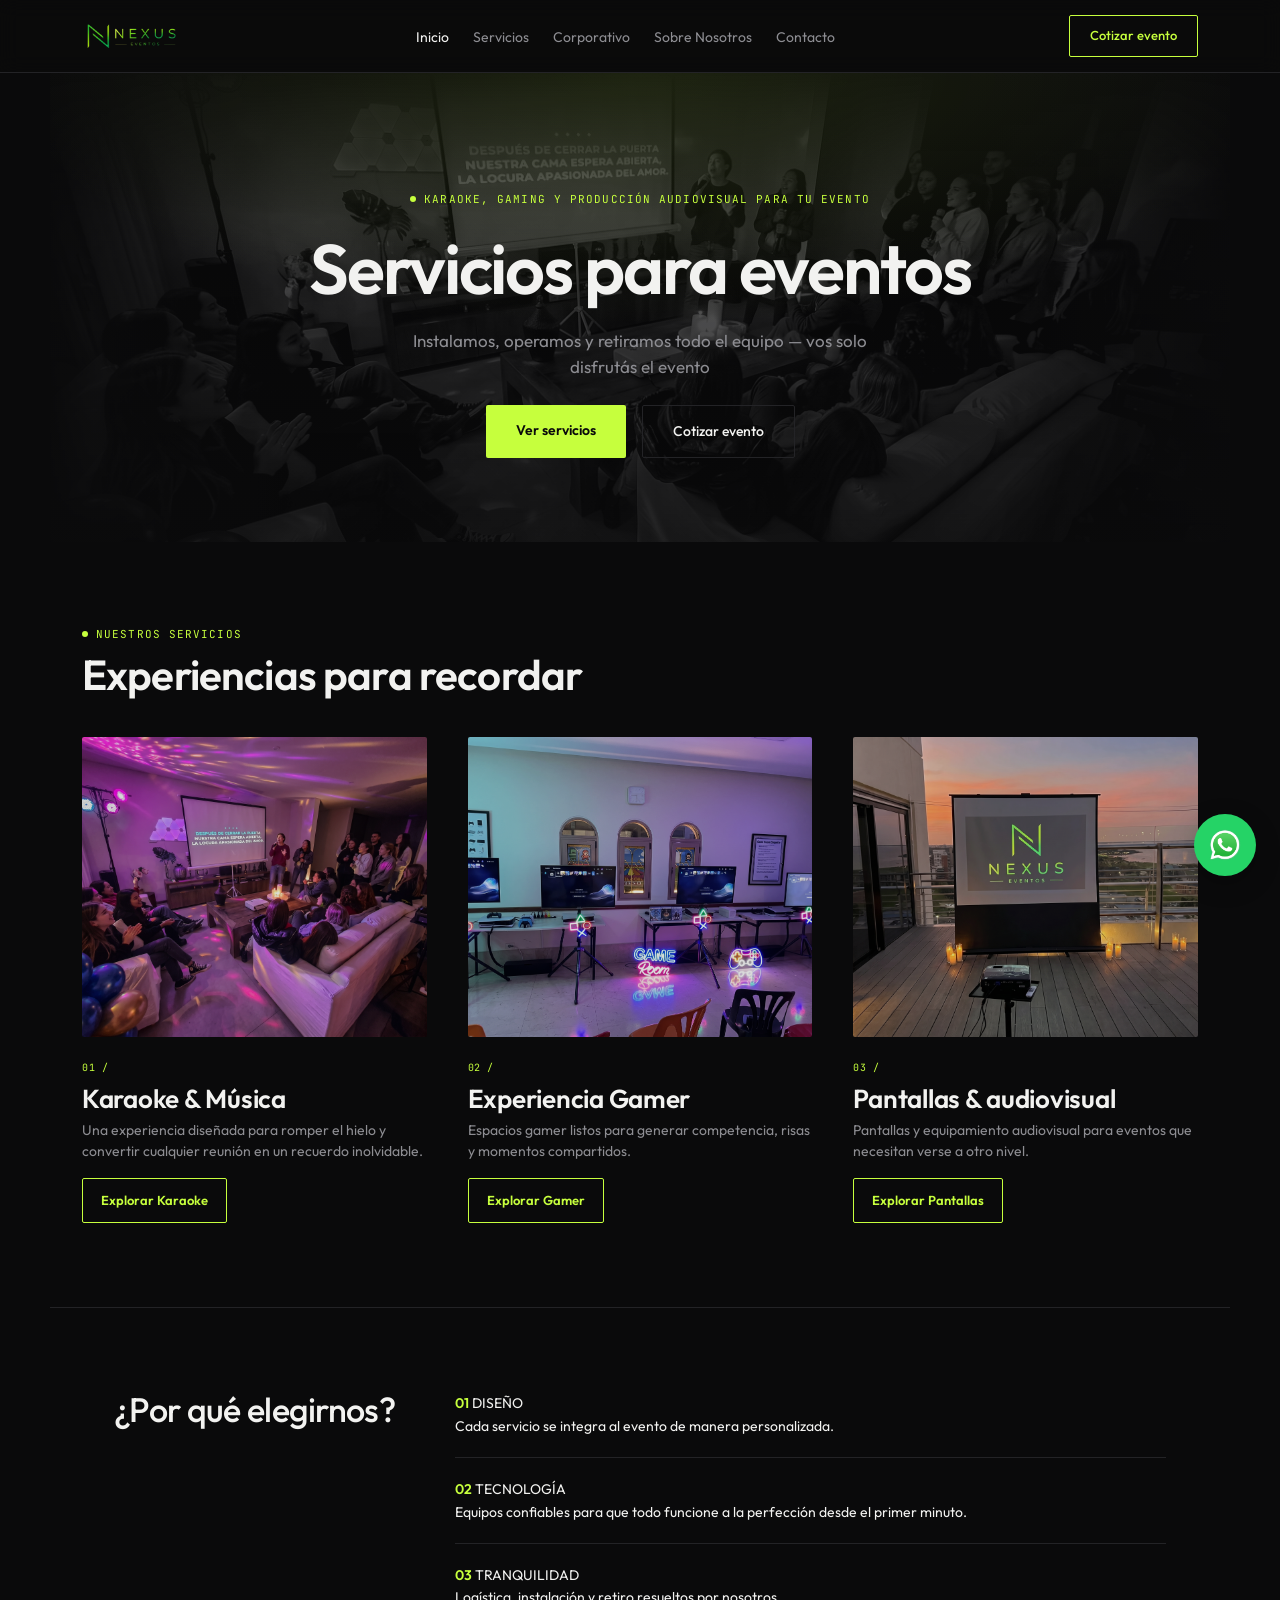
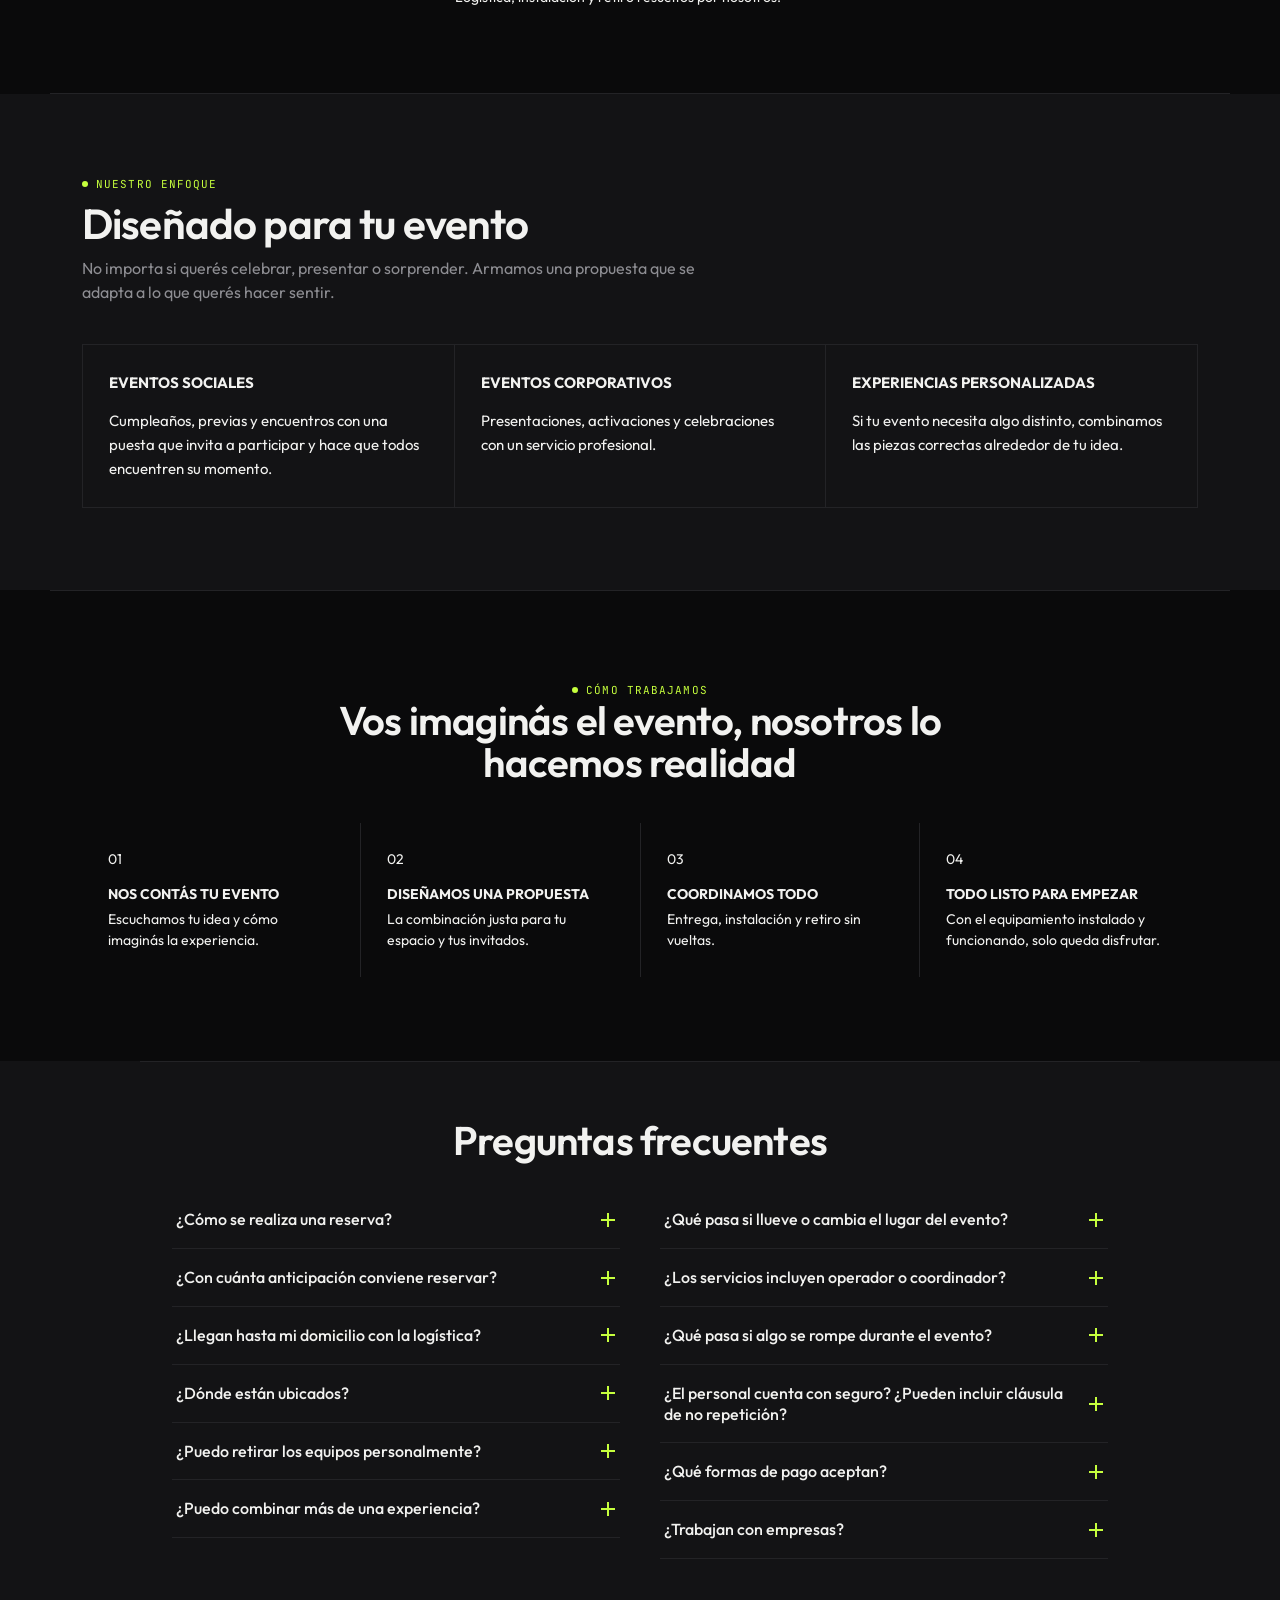
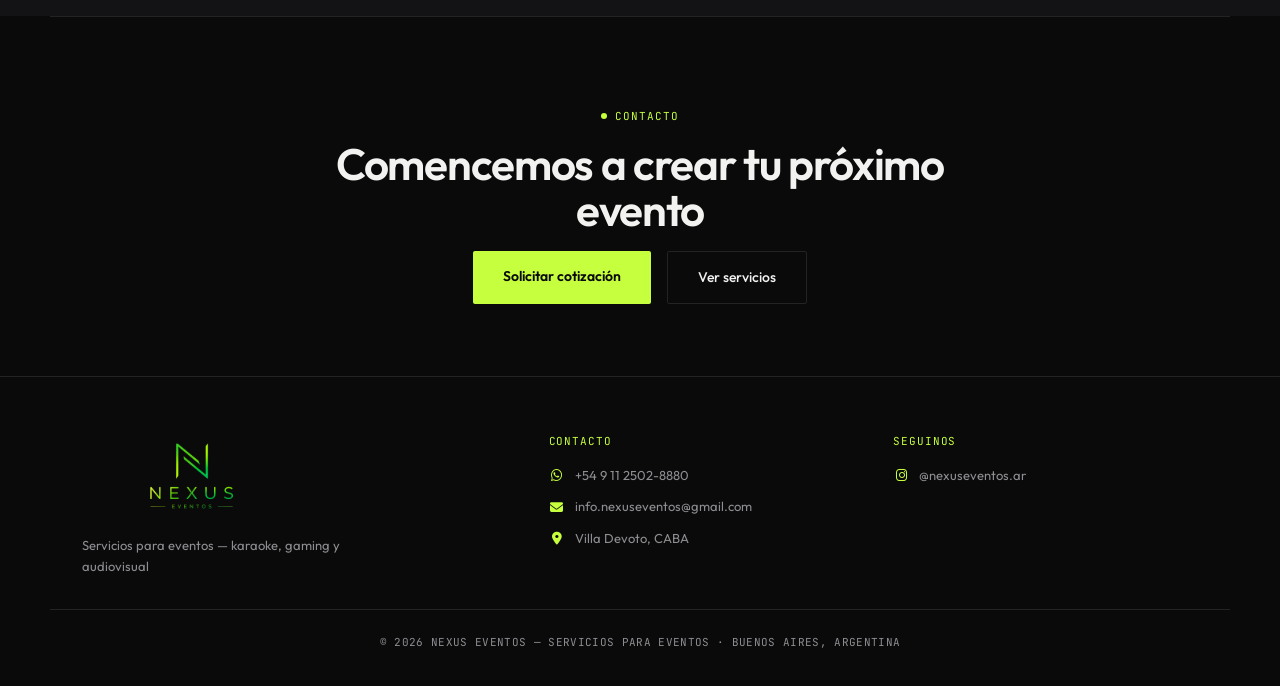
==== commit 2feb2d26: "version 3" ====
--- a/index.html
+++ b/index.html
@@ -16,16 +16,24 @@
 </head>
 <body>
 
+
 <header>
   <div class="wrap nav-inner">
     <a href="index.html" class="logo">
-      <img src="fotos/Isotipo nexus.png" alt="Nexus Eventos">
+      <img src="fotos/imagotipo 2 nexus sin fondo.png" alt="Nexus Eventos">
     </a>
     <button class="nav-toggle" aria-label="Abrir menú">☰</button>
     <nav>
       <ul class="nav-links" id="navLinks">
-        <li><a href="index.html" aria-current="page">Inicio</a></li>
-        <li><a href="servicios.html">Servicios</a></li>
+        <li><a href="index.html"  aria-current="page">Inicio</a></li>
+        <li class="has-dropdown">
+          <a href="servicios.html">Servicios</a>
+          <ul class="dropdown">
+            <li><a href="karaoke.html">Karaoke &amp; Música</a></li>
+            <li><a href="gaming.html">Experiencia Gamer</a></li>
+            <li><a href="pantallas.html">Pantallas &amp; Audiovisual</a></li>
+          </ul>
+        </li>
         <li><a href="corporativo.html">Corporativo</a></li>
         <li><a href="sobre-nosotros.html">Sobre Nosotros</a></li>
         <li><a href="contacto.html">Contacto</a></li>
@@ -36,11 +44,14 @@
 </header>
 
 <!-- HERO -->
-<section class="hero">
+<section class="hero reveal">
+  <div class="hero-bg">
+    <img src="fotos/karaoke_1.jpeg" alt="">
+  </div>
   <div class="hero-inner">
-    <span class="eyebrow">Producción de eventos</span>
-    <h1>Transformamos eventos en experiencias memorables</h1>
-    <p>Karaoke, espacios gamer y producción audiovisual para que tu evento se sienta pensado, cuidado y difícil de olvidar.</p>
+    <span class="eyebrow">Karaoke, gaming y producción audiovisual para tu evento</span>
+    <h1>Servicios para eventos</h1>
+    <p>Instalamos, operamos y retiramos todo el equipo — vos solo disfrutás el evento</p>
     <div class="hero-ctas">
       <a href="servicios.html" class="btn-primary">Ver servicios</a>
       <a href="contacto.html" class="btn-ghost">Cotizar evento</a>
@@ -48,28 +59,29 @@
   </div>
 </section>
 
+
 <!-- SERVICIOS -->
 <section id="servicios">
-  <div class="section-head">
+  <div class="section-head reveal">
     <span class="eyebrow">Nuestros servicios</span>
     <h2>Experiencias para recordar</h2>
   </div>
-  <div class="services-grid">
-    <div class="service-card">
+  <div class="services-grid reveal">
+    <div class="service-card reveal">
       <img src="fotos/karaoke_1.jpeg" alt="Karaoke y música">
       <span class="idx">01 /</span>
       <h3>Karaoke &amp; Música</h3>
       <p>Una experiencia diseñada para romper el hielo y convertir cualquier reunión en un recuerdo inolvidable.</p>
       <a href="servicios.html#karaoke" class="card-link">Explorar Karaoke</a>
     </div>
-    <div class="service-card">
-      <img src="fotos/gamer_espacio_1.jpeg" alt="Gaming Experience">
+    <div class="service-card reveal">
+      <img src="fotos/gamer_espacio_1.jpeg" alt="Experiencia gamer">
       <span class="idx">02 /</span>
-      <h3>Gaming Experience</h3>
+      <h3>Experiencia Gamer</h3>
       <p>Espacios gamer listos para generar competencia, risas y momentos compartidos.</p>
-      <a href="servicios.html#gaming" class="card-link">Explorar Gaming</a>
-    </div>
-    <div class="service-card">
+      <a href="servicios.html#gaming" class="card-link">Explorar Gamer</a>
+    </div>
+    <div class="service-card reveal">
       <img src="fotos/pantalla-1.jpeg" alt="Pantallas y audiovisual">
       <span class="idx">03 /</span>
       <h3>Pantallas &amp; audiovisual</h3>
@@ -80,77 +92,114 @@
 </section>
 
 <!-- POR QUE ELEGIRNOS -->
-<section class="why-section">
+<section class="why-section reveal">
   <div class="wrap why-inner">
     <h2>¿Por qué elegirnos?</h2>
     <div class="why-list">
-      <div class="why-item"><span class="num">01</span> DISEÑO<br>Cada setup se integra al evento con una estética cuidada.</div>
-      <div class="why-item"><span class="num">02</span> TECNOLOGÍA<br>Equipos confiables para que todo funcione desde el primer minuto.</div>
+      <div class="why-item"><span class="num">01</span> DISEÑO<br>Cada servicio se integra al evento de manera personalizada.</div>
+      <div class="why-item"><span class="num">02</span> TECNOLOGÍA<br>Equipos confiables para que todo funcione a la perfección desde el primer minuto.</div>
       <div class="why-item"><span class="num">03</span> TRANQUILIDAD<br>Logística, instalación y retiro resueltos por nosotros.</div>
     </div>
   </div>
 </section>
 
 <!-- DISEÑADO PARA TU EVENTO -->
-<section class="audience-section" id="sistema">
+<section class="audience-section reveal" id="sistema">
   <div class="wrap">
     <div class="section-head">
-      <h2>Diseñado para tu evento</h2>
-      <p>No importa si querés celebrar, presentar o sorprender. Armamos una propuesta que se adapta a lo que querés hacer sentir.</p>
+        <span class="eyebrow">Nuestro enfoque</span>
+        <h2>Diseñado para tu evento</h2>
+        <p>No importa si querés celebrar, presentar o sorprender. Armamos una propuesta que se adapta a lo que querés hacer sentir.</p>
     </div>
     <div class="audience-grid">
       <div class="audience-card"><b>EVENTOS SOCIALES</b>Cumpleaños, previas y encuentros con una puesta que invita a participar y hace que todos encuentren su momento.</div>
-      <div class="audience-card"><b>EVENTOS CORPORATIVOS</b>Presentaciones, activaciones y celebraciones con una puesta que se ve profesional sin sentirse fría.</div>
-      <div class="audience-card"><b>EXPERIENCIAS PERSONALIZADAS</b>Si tu evento pide algo distinto, combinamos las piezas correctas alrededor de una idea única.</div>
-    </div>
-  </div>
-</section>
+      <div class="audience-card"><b>EVENTOS CORPORATIVOS</b>Presentaciones, activaciones y celebraciones con un servicio profesional.</div>
+      <div class="audience-card"><b>EXPERIENCIAS PERSONALIZADAS</b>Si tu evento necesita algo distinto, combinamos las piezas correctas alrededor de tu idea.</div>
+    </div>
+  </div>
+</section>
+
 
 <!-- COMO TRABAJAMOS -->
-<section class="steps-section">
+<section class="steps-section reveal">
   <span class="eyebrow">Cómo trabajamos</span>
-  <h2>De la idea al evento que querías vivir</h2>
+  <h2>Vos imaginás el evento, nosotros lo hacemos realidad</h2>
   <div class="steps-grid">
-    <div class="step"><span class="num">01</span><b>NOS CONTÁS TU EVENTO.</b>Qué querés celebrar y cómo querés que se sienta.</div>
-    <div class="step"><span class="num">02</span><b>DISEÑAMOS UNA PROPUESTA.</b>La combinación justa para tu espacio y tus invitados.</div>
-    <div class="step"><span class="num">03</span><b>COORDINAMOS TODO.</b>Entrega, instalación y retiro sin vueltas.</div>
-    <div class="step"><span class="num">04</span><b>VOS DISFRUTÁS.</b>El evento sucede. Nosotros cuidamos lo demás.</div>
-  </div>
-</section>
-
-<!-- FAQ -->
-<section class="faq-section">
-  <div class="wrap">
+    <div class="step"><span class="num">01</span><b>NOS CONTÁS TU EVENTO</b>Escuchamos tu idea y cómo imaginás la experiencia.</div>
+    <div class="step"><span class="num">02</span><b>DISEÑAMOS UNA PROPUESTA</b>La combinación justa para tu espacio y tus invitados.</div>
+    <div class="step"><span class="num">03</span><b>COORDINAMOS TODO</b>Entrega, instalación y retiro sin vueltas.</div>
+    <div class="step"><span class="num">04</span><b>TODO LISTO PARA EMPEZAR</b>Con el equipamiento instalado y funcionando, solo queda disfrutar.</div>
+  </div>
+</section>
+
+
+<!-- FAQ (2 columnas) -->
+<section class="faq-section reveal" style="max-width:none;">
+  <div class="wrap" style="max-width:1000px; text-align:center; padding:57px 32px;">
     <h2>Preguntas frecuentes</h2>
-    <div class="faq-list">
-      <div class="faq-item">
-        <button class="faq-question">¿Con cuánta anticipación conviene reservar?<span class="faq-icon"></span></button>
-        <div class="faq-answer"><p>Cuanto antes, mejor — trabajamos con cupo limitado por semana para poder cuidar cada evento como corresponde, y las fechas de fin de semana o temporada alta suelen cerrarse rápido.</p></div>
-      </div>
-      <div class="faq-item">
-        <button class="faq-question">¿Se encargan de la instalación?<span class="faq-icon"></span></button>
-        <div class="faq-answer"><p>Sí, siempre. La instalación y el desmontaje están incluidos — no es algo que tengas que resolver vos ni tu proveedor de salón.</p></div>
-      </div>
-      <div class="faq-item">
-        <button class="faq-question">¿Puedo combinar más de una experiencia?<span class="faq-icon"></span></button>
-        <div class="faq-answer"><p>Sí, de hecho es lo que más recomendamos. Pantallas, iluminación y estaciones interactivas funcionan mejor combinadas que por separado — armamos el paquete según lo que necesite tu evento.</p></div>
-      </div>
-      <div class="faq-item">
-        <button class="faq-question">¿Trabajan con empresas?<span class="faq-icon"></span></button>
-        <div class="faq-answer"><p>Sí — ofrecemos cotización formal, factura A y coordinación previa para activaciones, eventos internos y lanzamientos.</p></div>
-      </div>
-      <div class="faq-item">
-        <button class="faq-question">¿Pueden personalizar el setup?<span class="faq-icon"></span></button>
-        <div class="faq-answer"><p>Sí — desde el nombre o la marca en pantalla hasta el armado según el espacio. Cada evento es distinto, y el setup se piensa para el tuyo, no para uno genérico.</p></div>
-      </div>
-    </div>
-  </div>
-</section>
+    <div class="faq-columns">
+      <div>
+        <div class="faq-item">
+          <button class="faq-question">¿Cómo se realiza una reserva?<span class="faq-icon"></span></button>
+          <div class="faq-answer"><p>Nos escribís contándonos la fecha, el tipo de evento y qué querés incluir. Te armamos una propuesta con el detalle exacto de lo que vas a tener, y confirmás con una seña.</p></div>
+        </div>
+        <div class="faq-item">
+          <button class="faq-question">¿Con cuánta anticipación conviene reservar?<span class="faq-icon"></span></button>
+          <div class="faq-answer"><p>Cuanto antes, mejor — trabajamos con cupo limitado por semana para poder cuidar cada evento como corresponde, y las fechas de fin de semana o temporada alta suelen cerrarse rápido.</p></div>
+        </div>
+        <div class="faq-item">
+          <button class="faq-question">¿Llegan hasta mi domicilio con la logística?<span class="faq-icon"></span></button>
+          <div class="faq-answer"><p>Para confirmarte si llegamos hasta tu domicilio y el costo correspondiente, necesitamos la localidad, calle y entre calles del lugar del evento. Escribinos y te lo confirmamos.</p></div>
+        </div>
+        <div class="faq-item">
+          <button class="faq-question">¿Dónde están ubicados?<span class="faq-icon"></span></button>
+          <div class="faq-answer"><p>[COMPLETAR — definir qué dirección o zona mostrar públicamente, sin usar la base real de Soldie.]</p></div>
+        </div>
+        <div class="faq-item">
+          <button class="faq-question">¿Puedo retirar los equipos personalmente?<span class="faq-icon"></span></button>
+          <div class="faq-answer"><p>Sí, algunos equipos son fáciles de trasladar e instalar, y si preferís retirarlos vos, te mostramos cómo instalarlos y manejarlos.</p></div>
+        </div>
+        <div class="faq-item">
+          <button class="faq-question">¿Puedo combinar más de una experiencia?<span class="faq-icon"></span></button>
+          <div class="faq-answer"><p>Sí, de hecho es lo que más recomendamos. Pantallas, iluminación y estaciones interactivas funcionan mejor combinadas que por separado.</p></div>
+        </div>
+      </div>
+      <div>
+        <div class="faq-item">
+          <button class="faq-question">¿Qué pasa si llueve o cambia el lugar del evento?<span class="faq-icon"></span></button>
+          <div class="faq-answer"><p>Ante cambios por clima o locación, el servicio se puede reprogramar según disponibilidad. Es importante avisar con la mayor antelación posible.</p></div>
+        </div>
+        <div class="faq-item">
+          <button class="faq-question">¿Los servicios incluyen operador o coordinador?<span class="faq-icon"></span></button>
+          <div class="faq-answer"><p>Depende del servicio. Algunos son autogestionables, y otros —como el de juegos o consolas múltiples— pueden incluir un operador o coordinador.</p></div>
+        </div>
+        <div class="faq-item">
+          <button class="faq-question">¿Qué pasa si algo se rompe durante el evento?<span class="faq-icon"></span></button>
+          <div class="faq-answer"><p>Contamos con equipamiento de respaldo y soporte técnico. Si el daño es accidental y menor, no hay problema. En casos de rotura por mal uso, se analiza según lo acordado.</p></div>
+        </div>
+        <div class="faq-item">
+          <button class="faq-question">¿El personal cuenta con seguro? ¿Pueden incluir cláusula de no repetición?<span class="faq-icon"></span></button>
+          <div class="faq-answer"><p>Sí, nuestro personal cuenta con cobertura de seguro en caso de ser requerido. Para eventos corporativos también podemos incluir cláusula de no repetición en el contrato.</p></div>
+        </div>
+        <div class="faq-item">
+          <button class="faq-question">¿Qué formas de pago aceptan?<span class="faq-icon"></span></button>
+          <div class="faq-answer"><p>Aceptamos transferencia bancaria, Mercado Pago y efectivo. Siempre se solicita una seña para confirmar la reserva.</p></div>
+        </div>
+        <div class="faq-item">
+          <button class="faq-question">¿Trabajan con empresas?<span class="faq-icon"></span></button>
+          <div class="faq-answer"><p>Sí — ofrecemos cotización formal, factura A y coordinación previa para activaciones, eventos internos y lanzamientos.</p></div>
+        </div>
+      </div>
+    </div>
+  </div>
+</section>
+
+
 
 <!-- CONTACTO -->
-<section class="contact-section" id="contacto">
+<section class="contact-section reveal" id="contacto">
   <span class="eyebrow">Contacto</span>
-  <h2>Hagamos que tu próximo evento se vea así</h2>
+  <h2>Comencemos a crear tu próximo evento</h2>
   <div class="contact-ctas">
     <a href="contacto.html" class="btn-primary">Solicitar cotización</a>
     <a href="servicios.html" class="btn-ghost">Ver servicios</a>
@@ -158,7 +207,7 @@
 </section>
 
 <!-- BOTON WHATSAPP -->
-<a href="https://wa.me/54911XXXXXXXX?text=Hola,%20quiero%20consultar%20por%20un%20evento."
+<a href="https://wa.me/5491125028880?text=Hola,%20quiero%20consultar%20por%20un%20evento."
    class="whatsapp-float"
    target="_blank"
    aria-label="WhatsApp">
@@ -168,25 +217,38 @@
 <footer>
   <div class="footer-inner">
     <div class="footer-top wrap" style="max-width:1180px">
-      <div class="footer-logo">
-        <img src="fotos/logotipo nexus.png" alt="Nexus Eventos">
-      </div>
-
-      <div class="footer-social">
-        <a href="https://www.instagram.com/nexuseventos.ar"
-           target="_blank"
-           aria-label="Instagram">
-          <i class="fa-brands fa-instagram"></i>
+      <div class="footer-col footer-col-logo">
+        <img src="fotos/Imagotipo nexus sin fondo.png" alt="Nexus Eventos" class="footer-logo-img">
+        <p class="footer-tagline">Servicios para eventos — karaoke, gaming y audiovisual</p>
+      </div>
+
+      <div class="footer-col">
+        <span class="footer-col-title">Contacto</span>
+        <a href="https://wa.me/5491125028880" target="_blank" class="footer-link">
+          <i class="fa-brands fa-whatsapp"></i> +54 9 11 2502-8880
         </a>
-      </div>
-
+        <a href="mailto:info.nexuseventos@gmail.com" class="footer-link">
+          <i class="fa-solid fa-envelope"></i> info.nexuseventos@gmail.com
+        </a>
+        <span class="footer-link">
+          <i class="fa-solid fa-location-dot"></i> Villa Devoto, CABA
+        </span>
+      </div>
+
+      <div class="footer-col">
+        <span class="footer-col-title">Seguinos</span>
+        <a href="https://www.instagram.com/nexuseventos.ar" target="_blank" aria-label="Instagram" class="footer-link">
+          <i class="fa-brands fa-instagram"></i> @nexuseventos.ar
+        </a>
+      </div>
     </div>
 
     <div class="footer-bottom">
-      © 2026 NEXUS EVENTOS — PRODUCCIÓN DE EVENTOS · BUENOS AIRES, ARGENTINA
+      © 2026 NEXUS EVENTOS — SERVICIOS PARA EVENTOS · BUENOS AIRES, ARGENTINA
     </div>
   </div>
 </footer>
+
 
 <script src="script.js"></script>
 </body>
--- a/styles.css
+++ b/styles.css
@@ -54,10 +54,26 @@
 .nav-inner{ display:flex; align-items:center; justify-content:space-between; height:72px; }
 .logo{ display:flex; align-items:center; gap:8px; font-weight:700; font-size:20px; letter-spacing:-0.02em; text-decoration:none; }
 .logo-dot{ width:8px; height:8px; background:var(--accent); border-radius:1px; }
-.logo img{ height:50px; width:auto; display:block; }
+.logo img{ height:75px; width:auto; display:block; }
 .nav-links{ display:flex; gap:24px; list-style:none; }
 .nav-links a{ font-size:14px; color:var(--ink-dim); transition:color .2s; }
 .nav-links a:hover, .nav-links a[aria-current="page"]{ color:var(--ink); }
+
+/* Submenú desplegable de Servicios */
+.has-dropdown{ position:relative; }
+.dropdown{
+  list-style:none;
+  position:absolute; top:100%; left:0;
+  min-width:220px; padding:6px;
+  background:var(--bg-raised); border:1px solid var(--line); border-radius:2px;
+  box-shadow:0 12px 24px rgba(0,0,0,.35);
+  display:none; flex-direction:column;
+  z-index:60;
+}
+.has-dropdown:hover .dropdown{ display:flex; }
+.dropdown a{ display:block; padding:10px 12px; font-size:13px; border-radius:2px; color:var(--ink-dim); }
+.dropdown a:hover{ background:var(--bg); color:var(--accent); }
+
 .nav-cta{
   font-size:13px; font-weight:500; padding:10px 20px;
   border:1px solid var(--accent); color:var(--accent); border-radius:2px;
@@ -68,11 +84,41 @@
 
 /* ---------- HERO ---------- */
 .hero{
+  position:relative;
+  overflow:hidden;
   padding: 118px 32px 84px;
   text-align:center;
-  background: radial-gradient(50% 50% at 50% 0, rgba(198,255,61,0.14) 0%, transparent 48%);
-}
-.hero-inner{ max-width:900px; margin:0 auto; display:flex; flex-direction:column; align-items:center; gap:26px; }
+  background: radial-gradient(50% 50% at 50% 0, rgba(198,255,61,0.14) 0%, transparent 50%);
+}
+.hero-bg{
+  position:absolute;
+  inset:0;
+  width:100%;
+  height:100%;
+  z-index:0;
+}
+.hero-bg img{
+  width:100%;
+  height:100%;
+  object-fit:cover;
+  object-position:center;
+  display:block;
+  filter:grayscale(1) contrast(1.1);
+  opacity:.75;
+}
+.hero-bg::after{
+  content:'';
+  position:absolute;
+  inset:0;
+  background:
+    radial-gradient(60% 60% at 50% 0%, rgba(198,255,61,0.10) 0%, transparent 90%),
+    linear-gradient(180deg, var(--bg) 0%, rgba(10,10,11,0.55) 30%, rgba(10,10,11,0.85) 100%),
+    linear-gradient(90deg, var(--bg) 0%, transparent 20%, transparent 80%, var(--bg) 100%);
+}
+.hero-inner{
+  position:relative; z-index:1;
+  max-width:900px; margin:0 auto; display:flex; flex-direction:column; align-items:center; gap:26px;
+}
 .hero h1{ font-size: clamp(36px, 5.5vw, 70px); letter-spacing:-0.03em; line-height:0.98; }
 .hero p{ max-width:520px; color:var(--ink-dim); font-size:17px; }
 .hero-ctas{ display:flex; gap:16px; }
@@ -87,6 +133,7 @@
 }
 .btn-ghost:hover{ border-color:var(--ink-dim); }
 
+
 /* ---------- SECTION SHARED ---------- */
 section{ padding:84px 32px; max-width:1180px; margin:0 auto; }
 .section-head{ max-width:640px; margin-bottom:40px; display:flex; flex-direction:column; gap:10px; }
@@ -94,6 +141,10 @@
 .section-head h2{ font-size:clamp(28px,4vw,42px); }
 .section-head p{ color:var(--ink-dim); font-size:16px; }
 
+@media (max-width:860px){
+  .section-head-wide h2{ white-space:normal; }
+}
+
 /* ---------- SERVICIOS ---------- */
 .services-grid{ display:grid; grid-template-columns:repeat(3,1fr); gap:42px 41px; }
 .service-card img{
@@ -107,6 +158,19 @@
   font-size:13px; font-weight:600; padding:12px 18px; border-radius:2px; transition:background .2s,color .2s;
 }
 .service-card .card-link:hover{ background:var(--accent); color:var(--bg); }
+
+/* Más vida en las tarjetas al pasar el mouse */
+.service-card{ transition:transform .25s ease; }
+.service-card:hover{ transform:translateY(-6px); }
+
+.feature-item{ transition:transform .2s ease, background .2s ease; }
+.feature-item:hover{ transform:translateX(4px); }
+
+.trio-item, .corp-card, .package-card{ transition:background .2s ease, transform .2s ease; }
+.trio-item:hover, .corp-card:hover{ background:var(--bg-raised); }
+
+.audience-card{ transition:background .2s ease; }
+.audience-card:hover{ background:rgba(198,255,61,0.04); }
 
 /* ---------- POR QUE ELEGIRNOS ---------- */
 .why-section{ border-top:1px solid var(--line); border-bottom:1px solid var(--line); }
@@ -184,13 +248,38 @@
 }
 
 /* ---------- FOOTER ---------- */
+/* ---------- FOOTER ---------- */
 footer{ border-top:1px solid var(--line); padding:56px 32px 36px; }
-.footer-inner{ max-width:1180px; margin:0 auto; display:flex; flex-direction:column; align-items:center; gap:32px; }
-.footer-top{ display:flex; justify-content:space-between; align-items:center; width:100%; }
-.footer-social{ display:flex; gap:16px; }
-.footer-social a{ width:18px; height:18px; color:var(--ink-dim); }
-.footer-bottom{ font-family:var(--font-mono); font-size:11px; letter-spacing:0.03em; color:var(--ink-dim); text-align:center; }
-.footer-logo img{ height:80px; width:auto; display:block; }
+.footer-inner{ max-width:1180px; margin:0 auto; display:flex; flex-direction:column; gap:32px; }
+.footer-top{
+  display:grid; grid-template-columns:1.4fr 1fr 1fr; gap:40px;
+  align-items:start; width:100%;
+}
+.footer-col{ display:flex; flex-direction:column; gap:12px; }
+.footer-col-title{
+  font-family:var(--font-mono); font-size:11px; text-transform:uppercase;
+  letter-spacing:0.08em; color:var(--accent); margin-bottom:4px;
+}
+.footer-col-logo .footer-logo-img{
+  height:88px;
+  width:auto;
+  max-width:220px;
+  object-fit:contain;
+  display:block;
+  margin-bottom:2px;
+}
+.footer-tagline{ font-size:13px; color:var(--ink-dim); line-height:1.6; max-width:320px; }
+.footer-link{
+  display:flex; align-items:center; gap:10px;
+  font-size:13px; color:var(--ink-dim); transition:color .2s;
+}
+.footer-link:hover{ color:var(--accent); }
+.footer-link i{ width:16px; text-align:center; color:var(--accent); font-size:13px; }
+.footer-bottom{ font-family:var(--font-mono); font-size:11px; letter-spacing:0.03em; color:var(--ink-dim); text-align:center; border-top:1px solid var(--line); padding-top:24px; }
+
+@media (max-width:860px){
+  .footer-top{ grid-template-columns:1fr; gap:32px; }
+}
 
 /* ---------- RESPONSIVE ---------- */
 @media (max-width: 860px){
@@ -203,7 +292,16 @@
   .why-inner{ flex-direction:column; gap:24px; }
   .audience-grid, .steps-grid{ grid-template-columns:1fr; }
   .contact-ctas{ flex-direction:column; }
-}
+
+/* En mobile no hay hover: el submenú de Servicios queda siempre visible, anidado */
+  .dropdown{
+    display:flex; position:static; border:none; background:none; box-shadow:none;
+    padding:0 0 0 16px; margin-top:-6px;
+  }
+  .dropdown a{ border-bottom:none; padding:8px 0; color:var(--ink-dim); font-size:13px; }
+
+}
+
 
 /* ============================================
    COMPONENTES PARA PÁGINAS INTERNAS
@@ -221,18 +319,27 @@
   max-width:none;
 }
 .page-hero-bg{ position:absolute; inset:0; z-index:0; }
-.page-hero-bg img{ width:100%; height:100%; object-fit:cover; opacity:.4; display:block; }
+
+.page-hero-bg img{
+  width:100%; height:100%; object-fit:cover; object-position:75% center;
+  opacity:.65; display:block;
+}
 .page-hero-bg::after{
   content:'';
   position:absolute; inset:0;
   background:
-    linear-gradient(90deg, var(--bg) 15%, rgba(10,10,11,0.55) 55%, rgba(10,10,11,0.25) 100%),
-    linear-gradient(to top, var(--bg) 0%, transparent 45%);
-}
-.page-hero > .wrap{ position:relative; z-index:1; padding-top:132px; padding-bottom:72px; }
-.page-hero-text{ display:flex; flex-direction:column; gap:20px; align-items:flex-start; max-width:620px; }
-.page-hero-text h1{ font-size:clamp(32px,4.5vw,52px); letter-spacing:-0.02em; }
-.page-hero-text p{ color:var(--ink-dim); font-size:16px; max-width:480px; }
+    linear-gradient(90deg, var(--bg) 8%, rgba(10,10,11,0.45) 45%, rgba(10,10,11,0.15) 100%),
+    linear-gradient(to top, var(--bg) 0%, transparent 55%);
+}
+
+.page-hero > .wrap{
+  position:relative; z-index:1;
+  padding-top:132px; padding-bottom:72px;
+}
+.page-hero-text{ display:flex; flex-direction:column; gap:20px; align-items:center; text-align:center;  gap:20px; max-width:900px; margin:0 auto;} 
+.page-hero-text h1{ font-size:clamp(32px,4.5vw,52px); letter-spacing:-0.02em; max-width:900px; } 
+.page-hero-text p{ color:var(--ink-dim); font-size:16px; max-width:650px; }
+
 
 /* Bloques de 3 columnas (por qué elegirnos / principios) */
 .trio-grid{ display:grid; grid-template-columns:repeat(3,1fr); gap:1px; background:var(--line); border:1px solid var(--line); margin-top:24px; }
@@ -248,7 +355,7 @@
 .service-detail-text h2{ font-size:30px; margin:12px 0 14px; }
 .service-detail-text p{ color:var(--ink-dim); font-size:15px; margin-bottom:20px; }
 .spec-list{ display:flex; flex-wrap:wrap; gap:10px; margin-bottom:16px; }
-.spec-list span{ border:1px solid var(--line); border-radius:2px; padding:6px 12px; font-size:12px; color:var(--ink-dim); }
+.spec-list span{border:1px solid var(--line); border-radius:2px;padding:6px 12px;font-size:12px;font-weight:600;color:var(--ink);letter-spacing:0.02em;}
 .ideal-para{ font-family:var(--font-mono); font-size:11px; color:var(--ink-dim); letter-spacing:0.05em; margin-bottom:20px; text-transform:uppercase; }
 .ideal-para b{ color:var(--ink); }
 
@@ -356,11 +463,23 @@
    CONTENIDO EXTENDIDO DE SUBPÁGINAS DE SERVICIO
    ============================================ */
 .feature-grid{ display:grid; grid-template-columns:repeat(2,1fr); gap:1px; background:var(--line); border:1px solid var(--line); margin-top:8px; }
+.feature-grid-3{ grid-template-columns:repeat(3,1fr); }
+.feature-grid-1{ grid-template-columns:1fr; max-width:520px; margin:0 auto; }
 .feature-item{ background:var(--bg); padding:26px; display:flex; gap:14px; align-items:flex-start; transition:background .2s; }
 .feature-item:hover{ background:var(--bg-raised); }
-.feature-item .dot{ width:8px; height:8px; background:var(--accent); border-radius:1px; flex:none; margin-top:7px; }
-.feature-item-body b{ display:block; font-size:15px; margin-bottom:6px; }
-.feature-item-body p{ font-size:14px; color:var(--ink-dim); line-height:1.6; }
+.feature-item{ background:var(--bg); padding:26px; display:flex; gap:14px; align-items:flex-start; transition:background .2s; }
+.feature-item:hover{ background:var(--bg-raised); }
+.feature-item i{
+  font-size:18px;
+  color:var(--accent);
+  flex:none;
+  margin-top:2px;
+  width:20px;
+  text-align:center;
+}
+.feature-item-body b{ display:block; font-size:16px; margin-bottom:8px; }
+.feature-item-body p{ font-size:15px; color:var(--ink-dim); line-height:1.6; }
+
 
 .modalidad-grid{ display:grid; grid-template-columns:repeat(3,1fr); gap:1px; background:var(--line); border:1px solid var(--line); margin-top:24px; }
 .modalidad-item{ background:var(--bg); padding:24px; font-size:14px; line-height:1.6; color:var(--ink-dim); }
@@ -370,4 +489,64 @@
 
 @media (max-width:860px){
   .feature-grid, .modalidad-grid{ grid-template-columns:1fr; }
-}+}
+
+@media (max-width:860px){
+  .feature-grid-3{ grid-template-columns:1fr; }
+}
+
+/* Caja destacada — Karaoke 3 en 1 */
+.highlight-box{
+  background:var(--bg-raised);
+  border:1px solid var(--line);
+  border-left:2px solid var(--accent);
+  border-radius:2px;
+  padding:28px 30px;
+  margin-bottom:32px;
+}
+.highlight-box h3{ font-size:22px; margin:8px 0 10px; }
+.highlight-box > p{ color:var(--ink-dim); font-size:14px; margin-bottom:14px; }
+.check-list{ list-style:none; display:flex; flex-direction:column; gap:8px; }
+.check-list li{ font-size:15px; color:var(--ink); padding-left:22px; position:relative; }
+.check-list li::before{
+  content:'✓'; position:absolute; left:0; top:0;
+  color:var(--accent); font-weight:600;
+}
+
+/* REVEAL */
+.reveal{ opacity:0; transform:translateY(24px); transition:opacity .6s ease, transform .6s ease; }
+.reveal.visible{ opacity:1; transform:translateY(0); }
+
+.service-card:nth-child(1){ transition-delay:0s; }
+.service-card:nth-child(2){ transition-delay:.1s; }
+.service-card:nth-child(3){ transition-delay:.2s; }
+
+.feature-item:nth-child(1){ transition-delay:0s; }
+.feature-item:nth-child(2){ transition-delay:.1s; }
+.feature-item:nth-child(3){ transition-delay:.2s; }
+
+.audience-card:nth-child(1){ transition-delay:0s; }
+.audience-card:nth-child(2){ transition-delay:.1s; }
+.audience-card:nth-child(3){ transition-delay:.2s; }
+
+.btn-primary, .btn-ghost, .nav-cta{
+  transition: transform .15s, box-shadow .15s, border-color .15s;
+}
+.btn-primary:active, .btn-ghost:active, .nav-cta:active{
+  transform: scale(0.96);
+}
+
+
+/* GLOW SUTIL DEL LOGO */
+.logo img{
+  transition: filter .3s ease;
+}
+.logo:hover img{
+  filter: drop-shadow(0 0 8px rgba(198,255,61,0.5));
+}
+
+@keyframes logo-pulse{
+  0%, 100%{ filter: drop-shadow(0 0 6px rgba(198,255,61,0.25)); }
+  50%{ filter: drop-shadow(0 0 14px rgba(198,255,61,0.45)); }
+}
+.logo img{ animation: logo-pulse 3s ease-in-out infinite; }
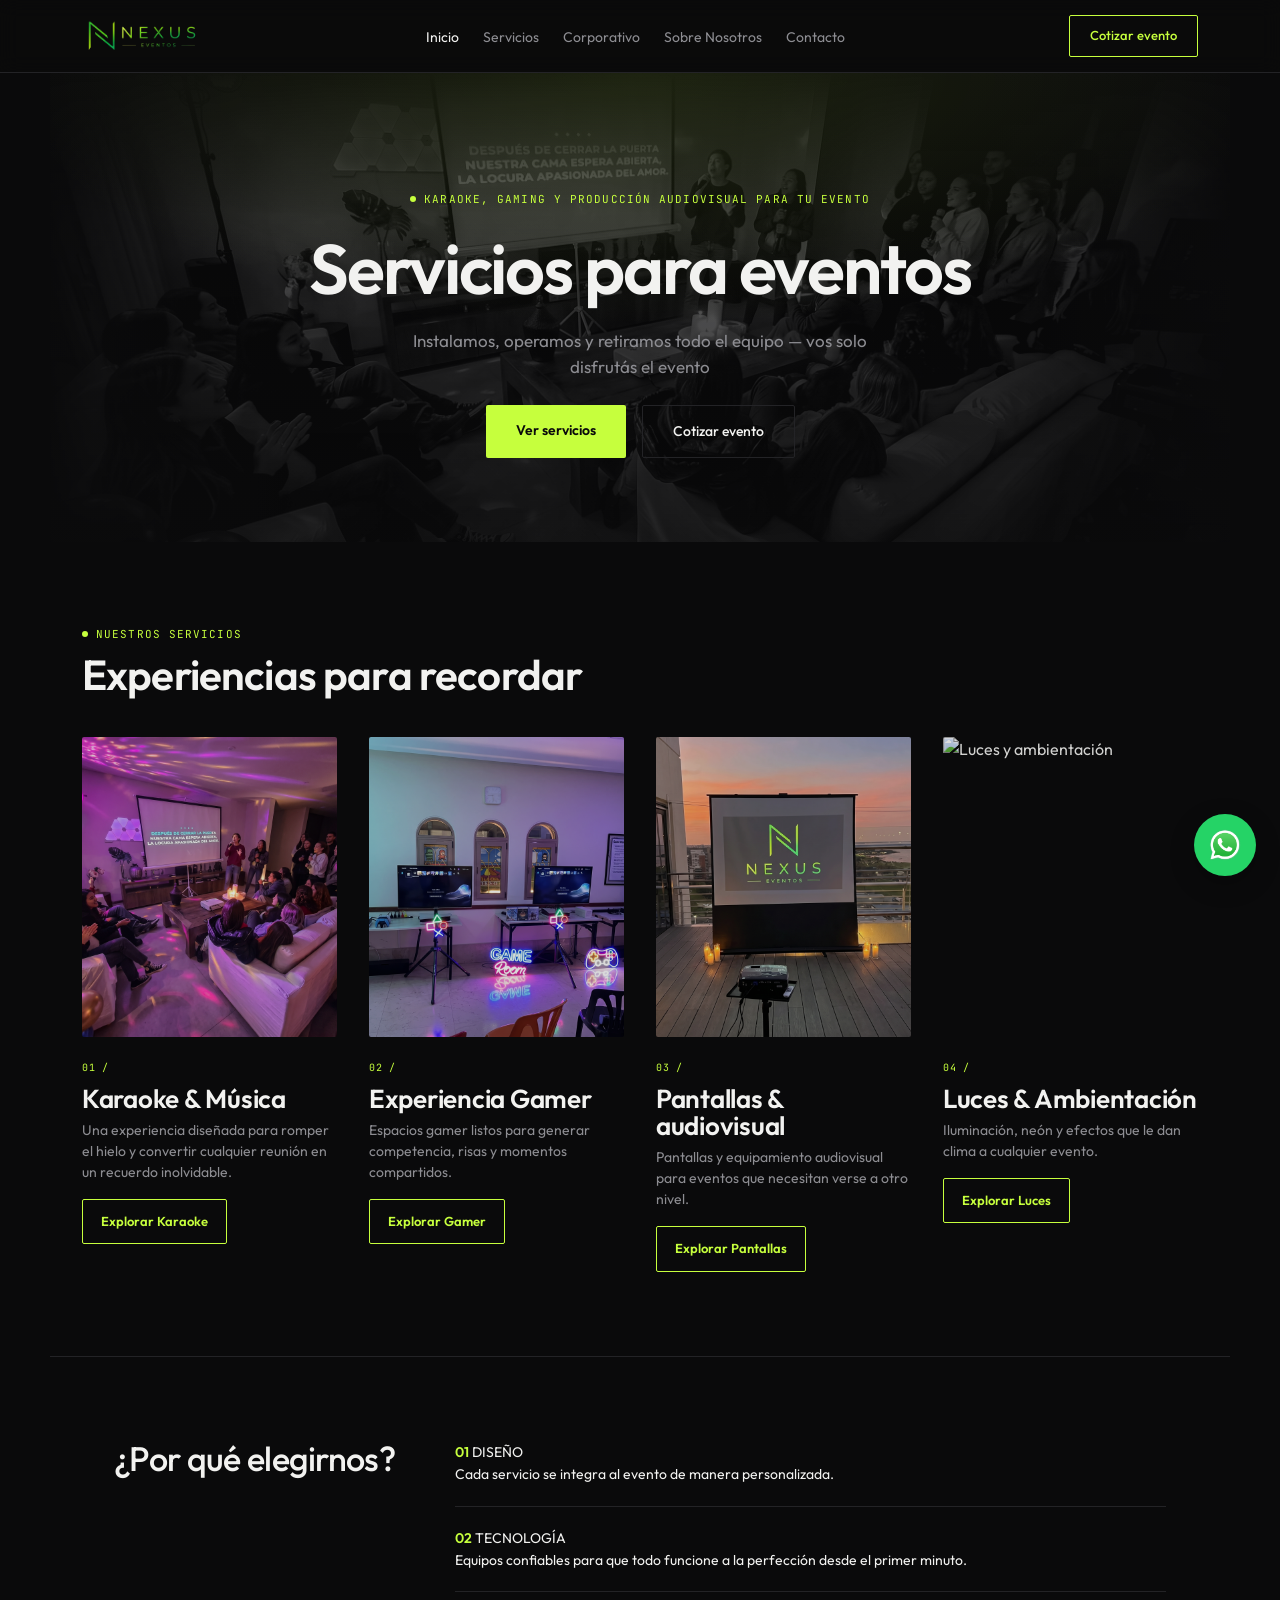
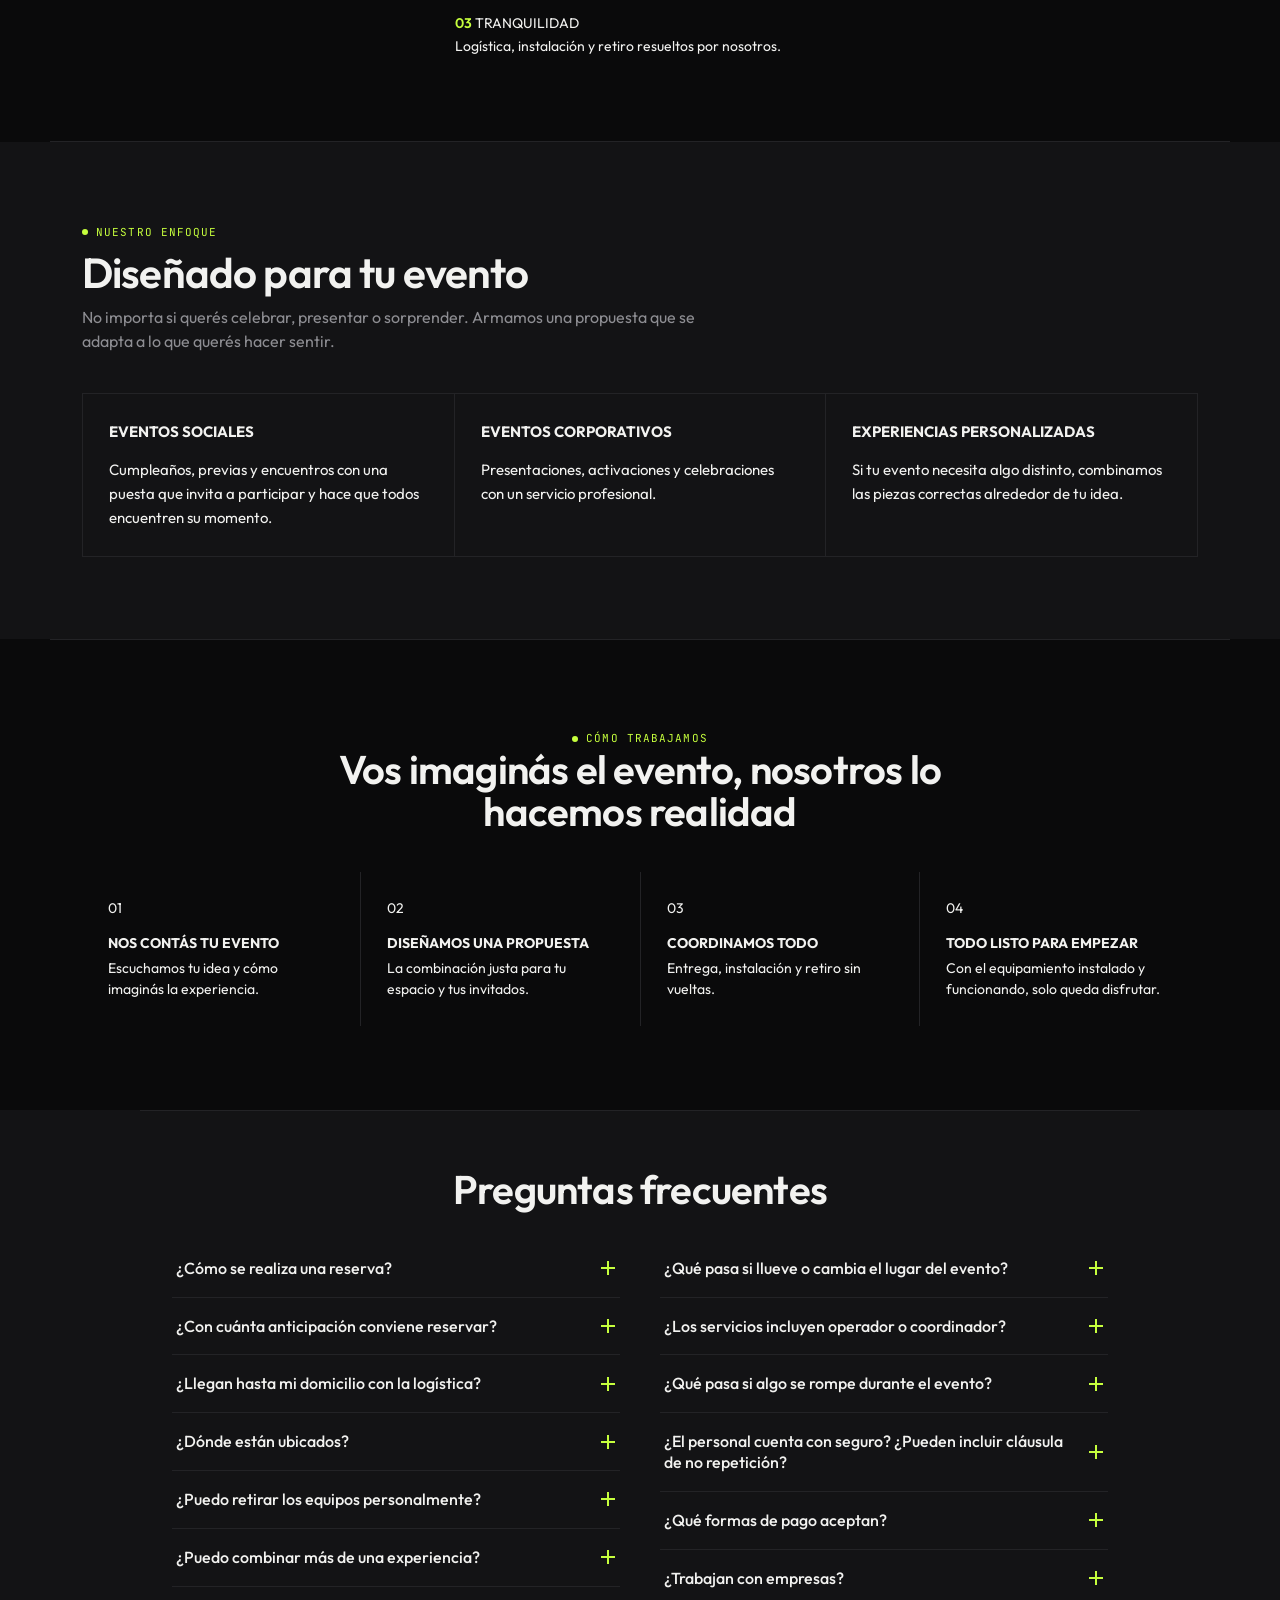
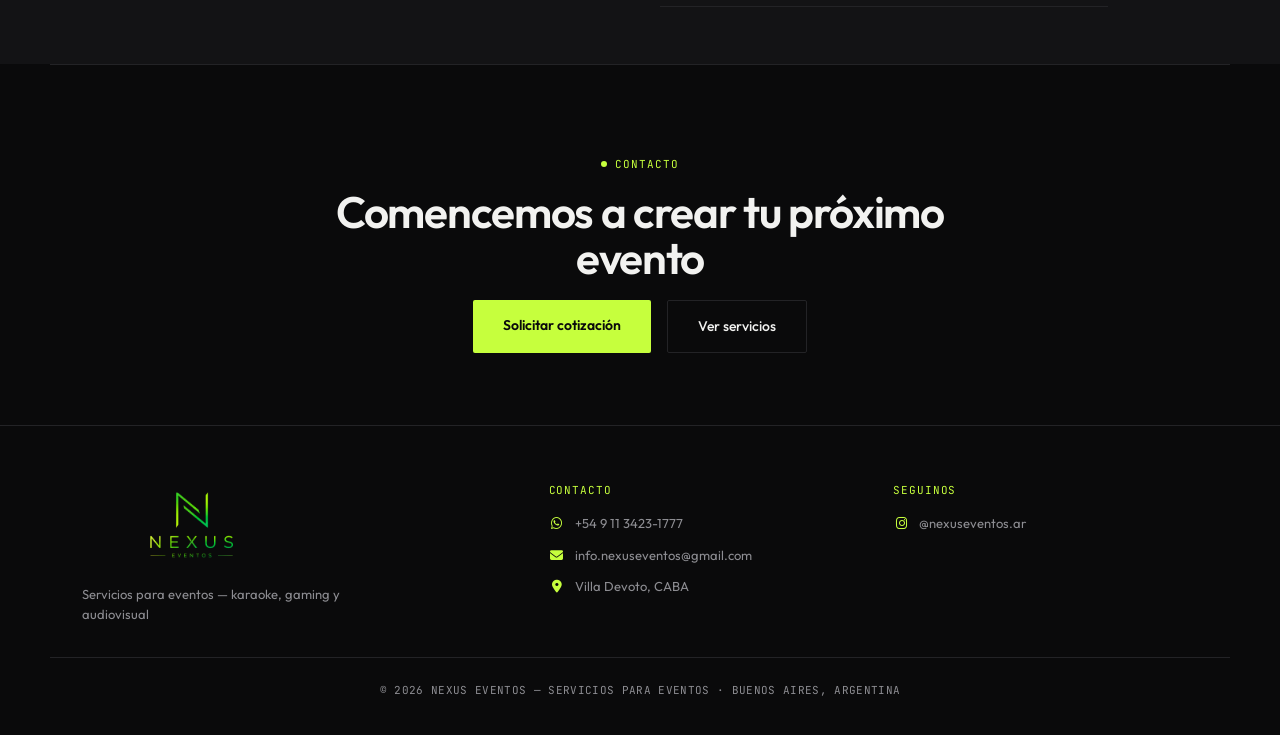
==== commit 1d609956: "versión 4" ====
--- a/index.html
+++ b/index.html
@@ -3,6 +3,7 @@
 <head>
 <meta charset="UTF-8">
 <meta name="viewport" content="width=device-width, initial-scale=1.0">
+<link rel="icon" type="image/png" href="fotos/Isotipo nexus.png">
 <title>NEXUS EVENTOS — Producción de eventos</title>
 <meta name="description" content="Producción técnica y experiencias interactivas para eventos en Buenos Aires.">
 
@@ -19,19 +20,20 @@
 
 <header>
   <div class="wrap nav-inner">
-    <a href="index.html" class="logo">
+    <a href="./" class="logo">
       <img src="fotos/imagotipo 2 nexus sin fondo.png" alt="Nexus Eventos">
     </a>
     <button class="nav-toggle" aria-label="Abrir menú">☰</button>
     <nav>
       <ul class="nav-links" id="navLinks">
-        <li><a href="index.html"  aria-current="page">Inicio</a></li>
+        <li><a href="./"  aria-current="page">Inicio</a></li>
         <li class="has-dropdown">
           <a href="servicios.html">Servicios</a>
           <ul class="dropdown">
             <li><a href="karaoke.html">Karaoke &amp; Música</a></li>
             <li><a href="gaming.html">Experiencia Gamer</a></li>
             <li><a href="pantallas.html">Pantallas &amp; Audiovisual</a></li>
+            <li><a href="luces.html">Luces &amp; Ambientación</a></li>
           </ul>
         </li>
         <li><a href="corporativo.html">Corporativo</a></li>
@@ -87,6 +89,13 @@
       <h3>Pantallas &amp; audiovisual</h3>
       <p>Pantallas y equipamiento audiovisual para eventos que necesitan verse a otro nivel.</p>
       <a href="servicios.html#pantallas" class="card-link">Explorar Pantallas</a>
+    </div>
+    <div class="service-card reveal">
+      <img src="fotos/luces_1.jpeg" alt="Luces y ambientación">
+      <span class="idx">04 /</span>
+      <h3>Luces &amp; Ambientación</h3>
+      <p>Iluminación, neón y efectos que le dan clima a cualquier evento.</p>
+      <a href="luces.html#luces" class="card-link">Explorar Luces</a>
     </div>
   </div>
 </section>
@@ -153,7 +162,7 @@
         </div>
         <div class="faq-item">
           <button class="faq-question">¿Dónde están ubicados?<span class="faq-icon"></span></button>
-          <div class="faq-answer"><p>[COMPLETAR — definir qué dirección o zona mostrar públicamente, sin usar la base real de Soldie.]</p></div>
+          <div class="faq-answer"><p>Contamos con un punto de retiro en Villa Devoto, CABA, donde podés pasar a buscar el equipamiento. Si lo preferís, también ofrecemos servicio de entrega, instalación y retiro con personal propio.</p></div>
         </div>
         <div class="faq-item">
           <button class="faq-question">¿Puedo retirar los equipos personalmente?<span class="faq-icon"></span></button>
@@ -175,7 +184,7 @@
         </div>
         <div class="faq-item">
           <button class="faq-question">¿Qué pasa si algo se rompe durante el evento?<span class="faq-icon"></span></button>
-          <div class="faq-answer"><p>Contamos con equipamiento de respaldo y soporte técnico. Si el daño es accidental y menor, no hay problema. En casos de rotura por mal uso, se analiza según lo acordado.</p></div>
+          <div class="faq-answer"><p>Contamos con soporte técnico y equipamiento de respaldo para resolver cualquier inconveniente. En caso de daños al equipamiento, cada situación se evalúa de forma particular.</p></div>
         </div>
         <div class="faq-item">
           <button class="faq-question">¿El personal cuenta con seguro? ¿Pueden incluir cláusula de no repetición?<span class="faq-icon"></span></button>
@@ -207,7 +216,7 @@
 </section>
 
 <!-- BOTON WHATSAPP -->
-<a href="https://wa.me/5491125028880?text=Hola,%20quiero%20consultar%20por%20un%20evento."
+<a href="https://wa.me/5491134231777?text=Hola%20Nexus!%20"
    class="whatsapp-float"
    target="_blank"
    aria-label="WhatsApp">
@@ -224,8 +233,8 @@
 
       <div class="footer-col">
         <span class="footer-col-title">Contacto</span>
-        <a href="https://wa.me/5491125028880" target="_blank" class="footer-link">
-          <i class="fa-brands fa-whatsapp"></i> +54 9 11 2502-8880
+        <a href="https://wa.me/5491134231777" target="_blank" class="footer-link">
+          <i class="fa-brands fa-whatsapp"></i> +54 9 11 3423-1777
         </a>
         <a href="mailto:info.nexuseventos@gmail.com" class="footer-link">
           <i class="fa-solid fa-envelope"></i> info.nexuseventos@gmail.com
--- a/styles.css
+++ b/styles.css
@@ -54,7 +54,7 @@
 .nav-inner{ display:flex; align-items:center; justify-content:space-between; height:72px; }
 .logo{ display:flex; align-items:center; gap:8px; font-weight:700; font-size:20px; letter-spacing:-0.02em; text-decoration:none; }
 .logo-dot{ width:8px; height:8px; background:var(--accent); border-radius:1px; }
-.logo img{ height:75px; width:auto; display:block; }
+.logo img{ height:90px; width:auto; display:block; }
 .nav-links{ display:flex; gap:24px; list-style:none; }
 .nav-links a{ font-size:14px; color:var(--ink-dim); transition:color .2s; }
 .nav-links a:hover, .nav-links a[aria-current="page"]{ color:var(--ink); }
@@ -146,7 +146,7 @@
 }
 
 /* ---------- SERVICIOS ---------- */
-.services-grid{ display:grid; grid-template-columns:repeat(3,1fr); gap:42px 41px; }
+.services-grid{ display:grid; grid-template-columns:repeat(4,1fr); gap:32px; }
 .service-card img{
   width:100%; height:300px; object-fit:cover; border-radius:2px; opacity:.86; display:block; margin-bottom:16px;
 }
@@ -300,6 +300,9 @@
   }
   .dropdown a{ border-bottom:none; padding:8px 0; color:var(--ink-dim); font-size:13px; }
 
+}
+@media (max-width: 1100px){
+  .services-grid{ grid-template-columns:repeat(2,1fr); }
 }
 
 
@@ -549,4 +552,131 @@
   0%, 100%{ filter: drop-shadow(0 0 6px rgba(198,255,61,0.25)); }
   50%{ filter: drop-shadow(0 0 14px rgba(198,255,61,0.45)); }
 }
-.logo img{ animation: logo-pulse 3s ease-in-out infinite; }+.logo img{ animation: logo-pulse 3s ease-in-out infinite; }
+
+
+.photo-band{
+  position:relative;
+  height:340px;
+  overflow:hidden;
+}
+.photo-band img{
+  width:100%; height:100%; object-fit:cover;
+  filter:grayscale(0.3) contrast(1.05);
+  opacity:.75;
+  display:block;
+}
+.photo-band::after{
+  content:'';
+  position:absolute; inset:0;
+  background:linear-gradient(180deg, var(--bg) 0%, transparent 15%, transparent 85%, var(--bg) 100%);
+}
+
+/* Tarjetas de opción con foto */
+.option-grid{ display:grid; grid-template-columns:repeat(3,1fr); gap:20px; }
+
+.option-card{
+  background:var(--bg-raised);
+  border:1px solid var(--line);
+  border-radius:2px;
+  overflow:hidden;
+  display:flex;
+  flex-direction:column;
+  transition:transform .2s ease, border-color .2s ease;
+}
+.option-card:hover{ transform:translateY(-4px); border-color:var(--accent); cursor:pointer; }
+.option-card.featured{ height:340px; }
+
+.option-card-img{ height:220px; overflow:hidden; }
+.option-card-img img{ width:100%; height:100%; object-fit:cover; display:block; opacity:.9; }
+.option-card-img img.pos-top{ object-position:center 25%; }
+.option-card-img-split{ display:flex; gap:2px; }
+.option-card-img-split img{ width:50%; height:100%; }
+
+.option-card-body{ padding:18px; display:flex; flex-direction:column; gap:6px; }
+.option-card-body b{ font-size:15px; }
+.option-card-body p{ font-size:13px; color:var(--ink-dim); line-height:1.5; }
+.option-card-body .idx{
+  font-family:var(--font-mono); font-size:10px; letter-spacing:0.06em;
+  color:var(--accent); margin-bottom:2px;
+}
+.option-card-body .check-list{ margin-top:6px; }
+.option-card-body .check-list li{ font-size:13px; }
+
+/* Mini Disco: banner destacado de ancho completo */
+.option-card.featured{
+  grid-column:1 / -1;
+  flex-direction:row;
+  border-color:var(--accent);
+  height:280px;
+}
+.option-card.featured .option-card-img{ width:40%; height:100%; flex:none; }
+.option-card.featured .option-card-body{ padding:28px; justify-content:center; }
+.option-card.featured b{ font-size:22px; }
+
+@media (max-width:860px){
+  .option-card.featured{ flex-direction:column; height:auto; }
+  .option-card.featured .option-card-img{ width:100%; height:200px; }
+}
+
+/* Modal de detalle al hacer click en una tarjeta */
+.detail-modal-overlay{
+  position:fixed; inset:0; z-index:999;
+  background:rgba(10,10,11,0.85);
+  display:flex; align-items:center; justify-content:center;
+  padding:24px;
+}
+.detail-modal{
+  background:var(--bg-raised);
+  border:1px solid var(--line);
+  border-radius:2px;
+  max-width:900px; width:100%; max-height:85vh; height:480px;
+  display:flex; overflow:hidden;
+  position:relative;
+}
+.detail-modal-img{ width:45%; flex:none; }
+.detail-modal-img img{ width:100%; height:100%; object-fit:cover; display:block; }
+.detail-modal-body{ padding:36px; overflow-y:auto; display:flex; flex-direction:column; gap:10px; }
+.detail-modal-body b{ font-size:24px; }
+.detail-modal-body p{ font-size:14px; color:var(--ink-dim); line-height:1.6; }
+.detail-modal-body .check-list li{ font-size:14px; }
+.detail-modal-close{
+  position:absolute; top:14px; right:14px;
+  width:32px; height:32px; border-radius:50%;
+  background:var(--bg); border:1px solid var(--line);
+  color:var(--ink); font-size:16px; cursor:pointer;
+  display:flex; align-items:center; justify-content:center;
+}
+.detail-modal-close:hover{ border-color:var(--accent); color:var(--accent); }
+
+@media (max-width:760px){
+  .detail-modal{ flex-direction:column; max-height:90vh; }
+  .detail-modal-img{ width:100%; height:220px; }
+}
+
+/* Carrusel dentro del modal */
+.detail-modal-img{ position:relative; }
+.carousel-btn{
+  position:absolute; top:50%; transform:translateY(-50%);
+  width:36px; height:36px; border-radius:50%;
+  background:rgba(10,10,11,0.6); border:1px solid var(--line);
+  color:var(--ink); font-size:16px; cursor:pointer;
+  display:flex; align-items:center; justify-content:center;
+  z-index:2;
+}
+.carousel-btn:hover{ border-color:var(--accent); color:var(--accent); }
+.carousel-prev{ left:12px; }
+.carousel-next{ right:12px; }
+.carousel-dots{
+  position:absolute; bottom:12px; left:50%; transform:translateX(-50%);
+  display:flex; gap:6px; z-index:2;
+}
+.carousel-dot{
+  width:7px; height:7px; border-radius:50%;
+  background:rgba(255,255,255,0.35); cursor:pointer;
+}
+.carousel-dot.active{ background:var(--accent); }
+
+.detail-modal-img video{
+  width:100%; height:100%; object-fit:cover; display:block;
+}
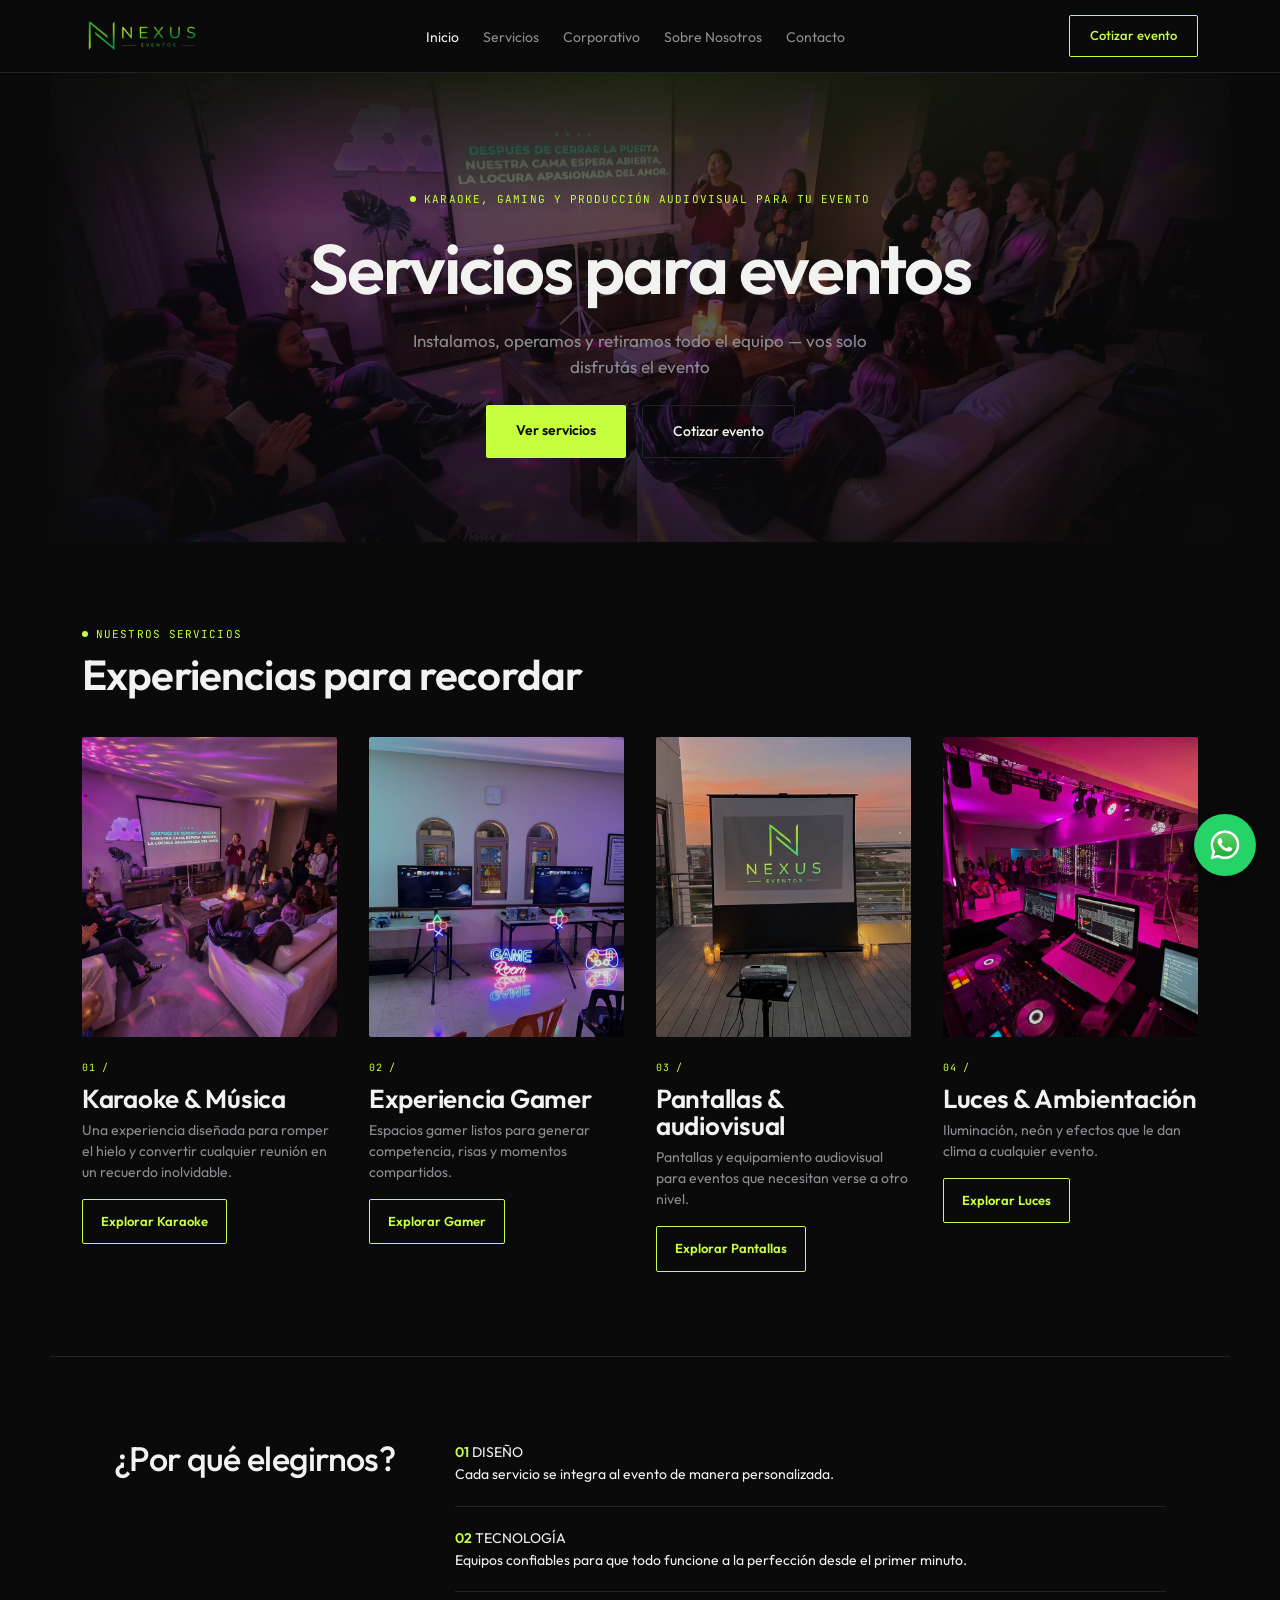
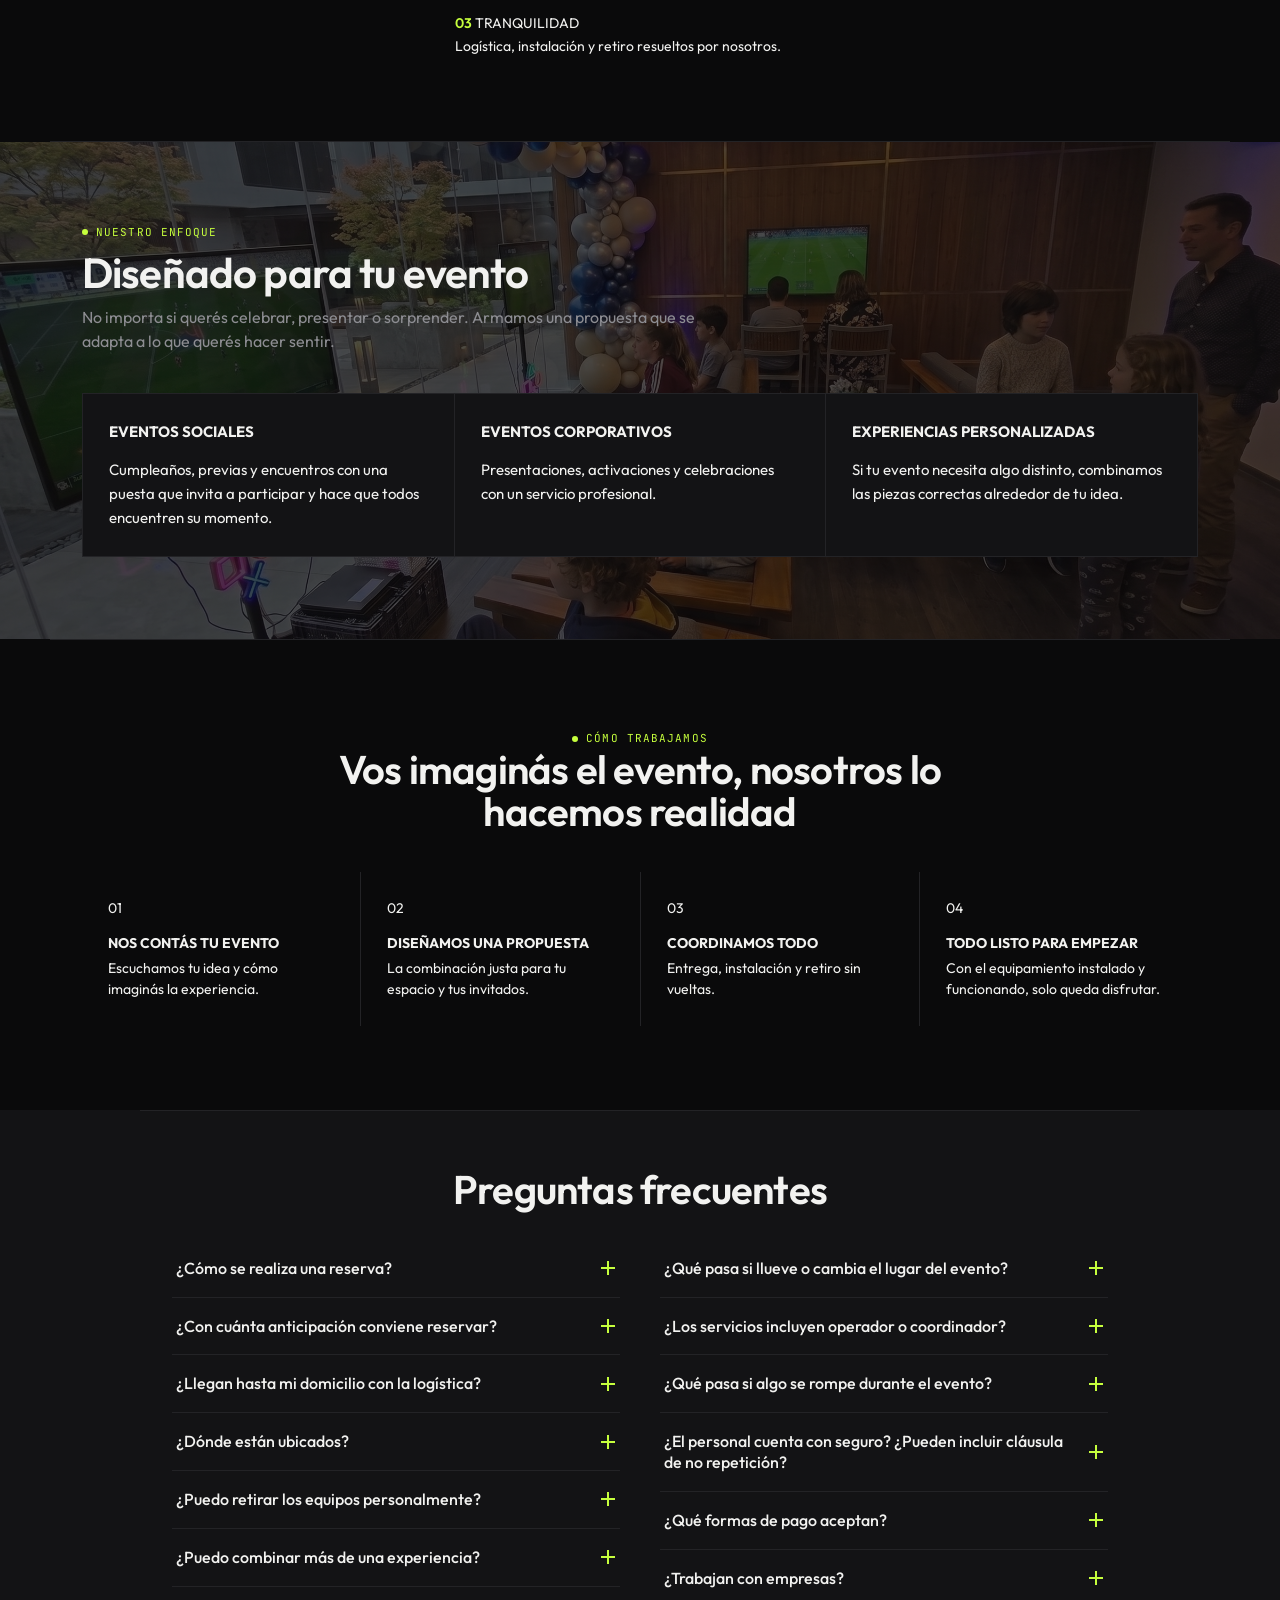
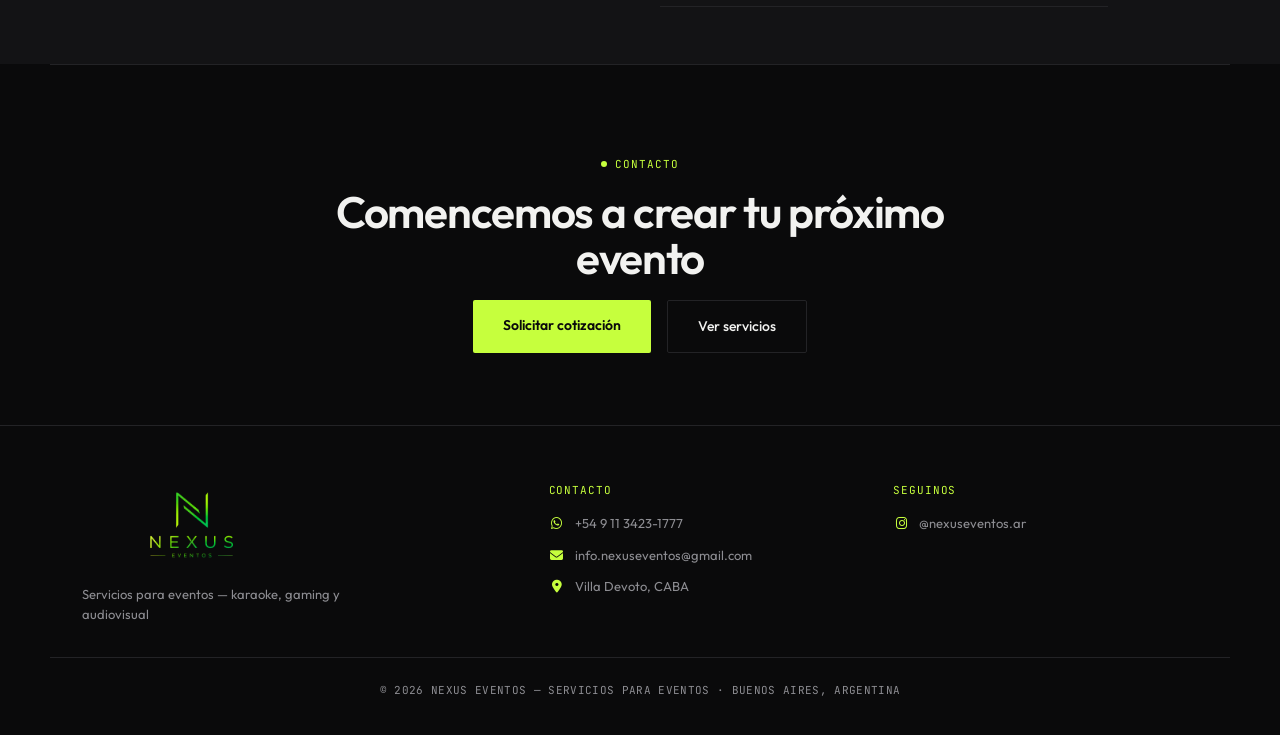
==== commit b5840439: "version 6 (14/8)" ====
--- a/index.html
+++ b/index.html
@@ -91,7 +91,7 @@
       <a href="servicios.html#pantallas" class="card-link">Explorar Pantallas</a>
     </div>
     <div class="service-card reveal">
-      <img src="fotos/luces_1.jpeg" alt="Luces y ambientación">
+      <img src="fotos/luces/banner.jpeg" alt="Luces y ambientación">
       <span class="idx">04 /</span>
       <h3>Luces &amp; Ambientación</h3>
       <p>Iluminación, neón y efectos que le dan clima a cualquier evento.</p>
@@ -113,7 +113,10 @@
 </section>
 
 <!-- DISEÑADO PARA TU EVENTO -->
-<section class="audience-section reveal" id="sistema">
+<section class="audience-section section-bg-photo reveal" id="sistema">
+  <div class="section-bg-photo-img">
+    <img src="fotos/gaming_2.jpeg" alt="">
+  </div>
   <div class="wrap">
     <div class="section-head">
         <span class="eyebrow">Nuestro enfoque</span>
@@ -127,7 +130,6 @@
     </div>
   </div>
 </section>
-
 
 <!-- COMO TRABAJAMOS -->
 <section class="steps-section reveal">
--- a/styles.css
+++ b/styles.css
@@ -97,15 +97,18 @@
   height:100%;
   z-index:0;
 }
+
 .hero-bg img{
   width:100%;
   height:100%;
   object-fit:cover;
   object-position:center;
   display:block;
-  filter:grayscale(1) contrast(1.1);
-  opacity:.75;
-}
+  filter:saturate(1.15) contrast(1.05) brightness(0.95);
+  opacity:1;
+}
+
+
 .hero-bg::after{
   content:'';
   position:absolute;
@@ -182,7 +185,7 @@
 .why-item .num{ color:var(--accent); font-weight:600; }
 
 /* ---------- DISEÑADO PARA TU EVENTO ---------- */
-.audience-section{ background:var(--bg-raised); max-width:none; padding:82px 32px; }
+.audience-section{ max-width:none; padding:82px 32px; }
 .audience-section > .wrap{ max-width:1180px; }
 .audience-grid{ display:grid; grid-template-columns:repeat(3,1fr); gap:1px; background:var(--line); border:1px solid var(--line); margin-top:16px; }
 .audience-card{ background:var(--bg-raised); padding:26px; font-size:15px; line-height:1.6; }
@@ -323,10 +326,13 @@
 }
 .page-hero-bg{ position:absolute; inset:0; z-index:0; }
 
+
 .page-hero-bg img{
   width:100%; height:100%; object-fit:cover; object-position:75% center;
-  opacity:.65; display:block;
-}
+  opacity:.9; display:block;
+  filter:saturate(1.1) contrast(1.05);
+}
+
 .page-hero-bg::after{
   content:'';
   position:absolute; inset:0;
@@ -560,12 +566,14 @@
   height:340px;
   overflow:hidden;
 }
+
 .photo-band img{
   width:100%; height:100%; object-fit:cover;
-  filter:grayscale(0.3) contrast(1.05);
-  opacity:.75;
+  filter:saturate(1.1) contrast(1.05);
+  opacity:1;
   display:block;
 }
+
 .photo-band::after{
   content:'';
   position:absolute; inset:0;
@@ -656,15 +664,22 @@
 
 /* Carrusel dentro del modal */
 .detail-modal-img{ position:relative; }
+
 .carousel-btn{
   position:absolute; top:50%; transform:translateY(-50%);
-  width:36px; height:36px; border-radius:50%;
-  background:rgba(10,10,11,0.6); border:1px solid var(--line);
-  color:var(--ink); font-size:16px; cursor:pointer;
+  width:40px; height:40px; border-radius:50%;
+  background:rgba(10,10,11,0.75); border:1.5px solid var(--accent);
+  color:var(--accent); font-size:20px; cursor:pointer;
   display:flex; align-items:center; justify-content:center;
   z-index:2;
-}
-.carousel-btn:hover{ border-color:var(--accent); color:var(--accent); }
+  box-shadow:0 0 12px rgba(198,255,61,0.25);
+  transition:background .2s, transform .2s;
+}
+.carousel-btn:hover{
+  background:var(--accent); color:var(--bg);
+  transform:translateY(-50%) scale(1.08);
+}
+
 .carousel-prev{ left:12px; }
 .carousel-next{ right:12px; }
 .carousel-dots{
@@ -679,4 +694,28 @@
 
 .detail-modal-img video{
   width:100%; height:100%; object-fit:cover; display:block;
+}
+
+
+
+/* Sección con foto de fondo, más sutil que el hero principal */
+.section-bg-photo{
+  position:relative;
+  overflow:hidden;
+  max-width:none;
+}
+.section-bg-photo-img{
+  position:absolute; inset:0; z-index:0;
+}
+.section-bg-photo-img img{
+  width:100%; height:100%; object-fit:cover; display:block;
+  filter:saturate(1.05);
+}
+.section-bg-photo-img::after{
+  content:'';
+  position:absolute; inset:0;
+  background:rgba(10,10,11,0.72);
+}
+.section-bg-photo > .wrap{
+  position:relative; z-index:1;
 }
